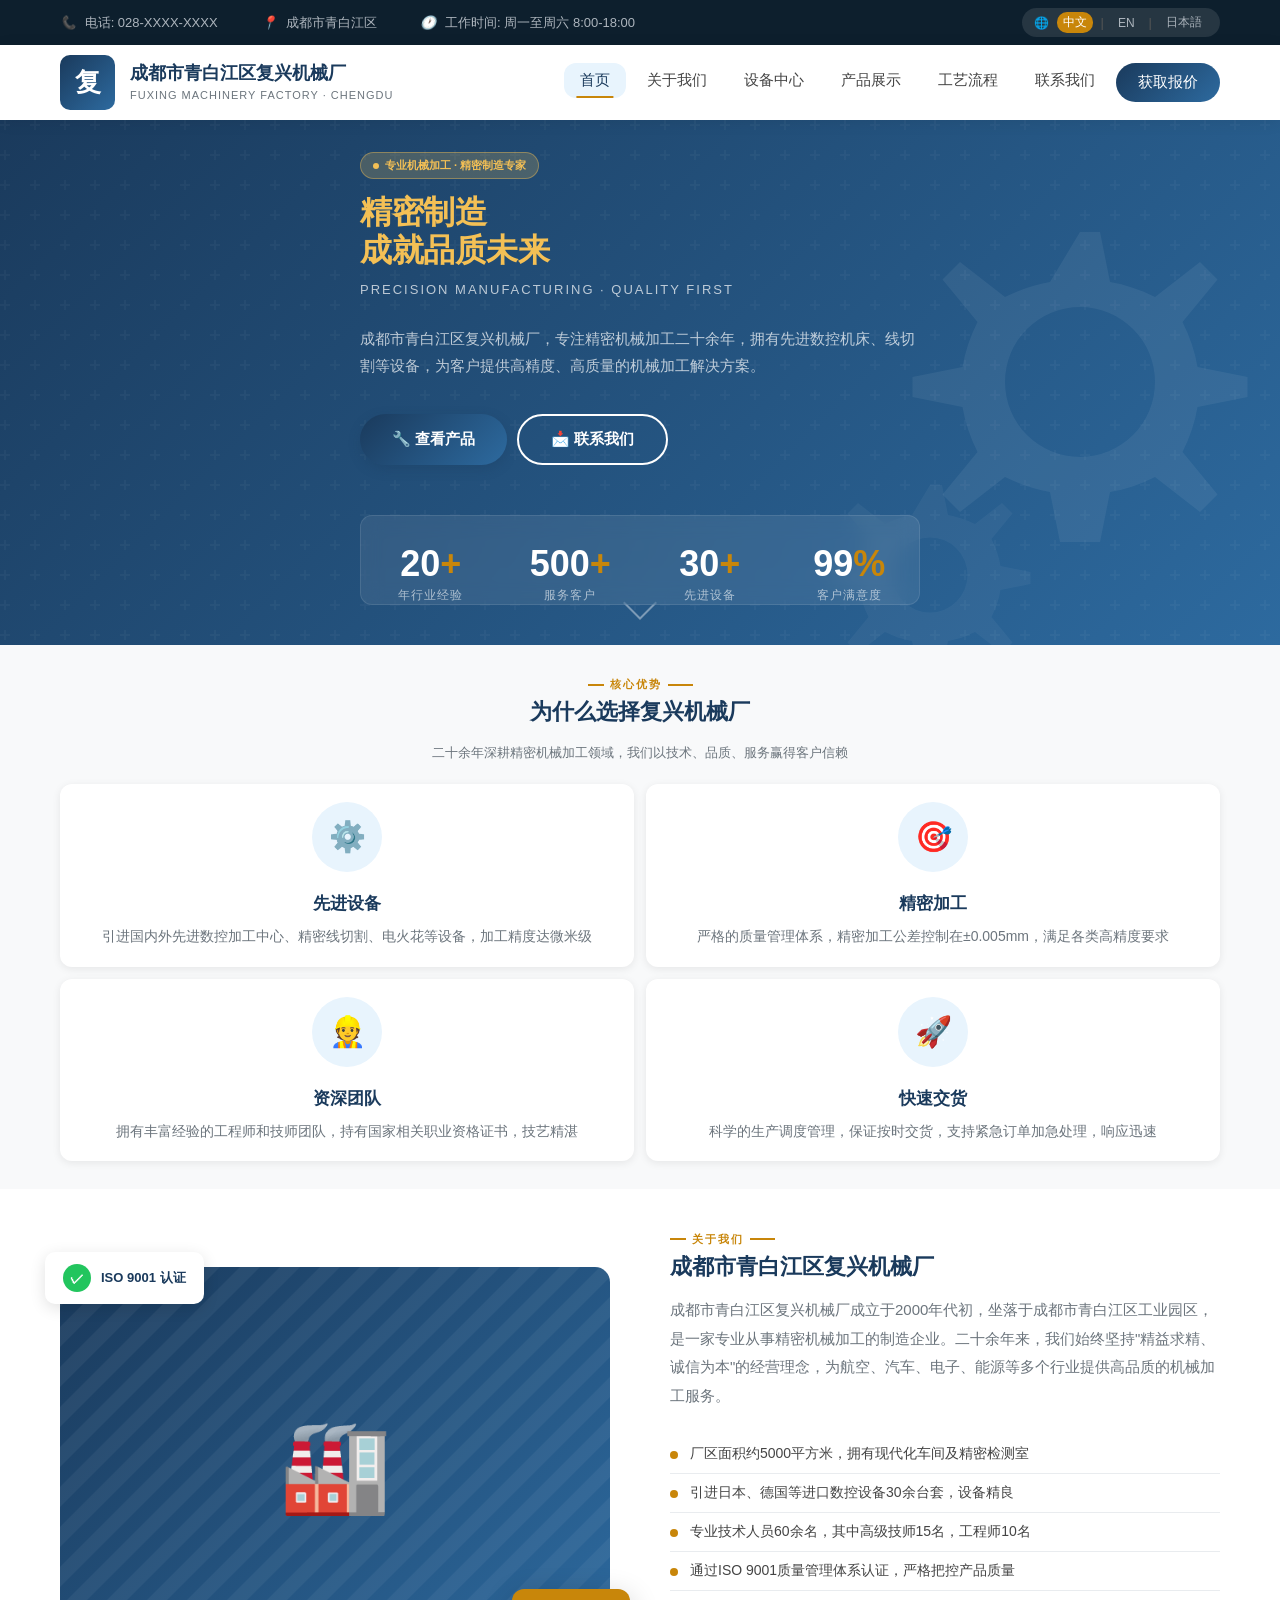
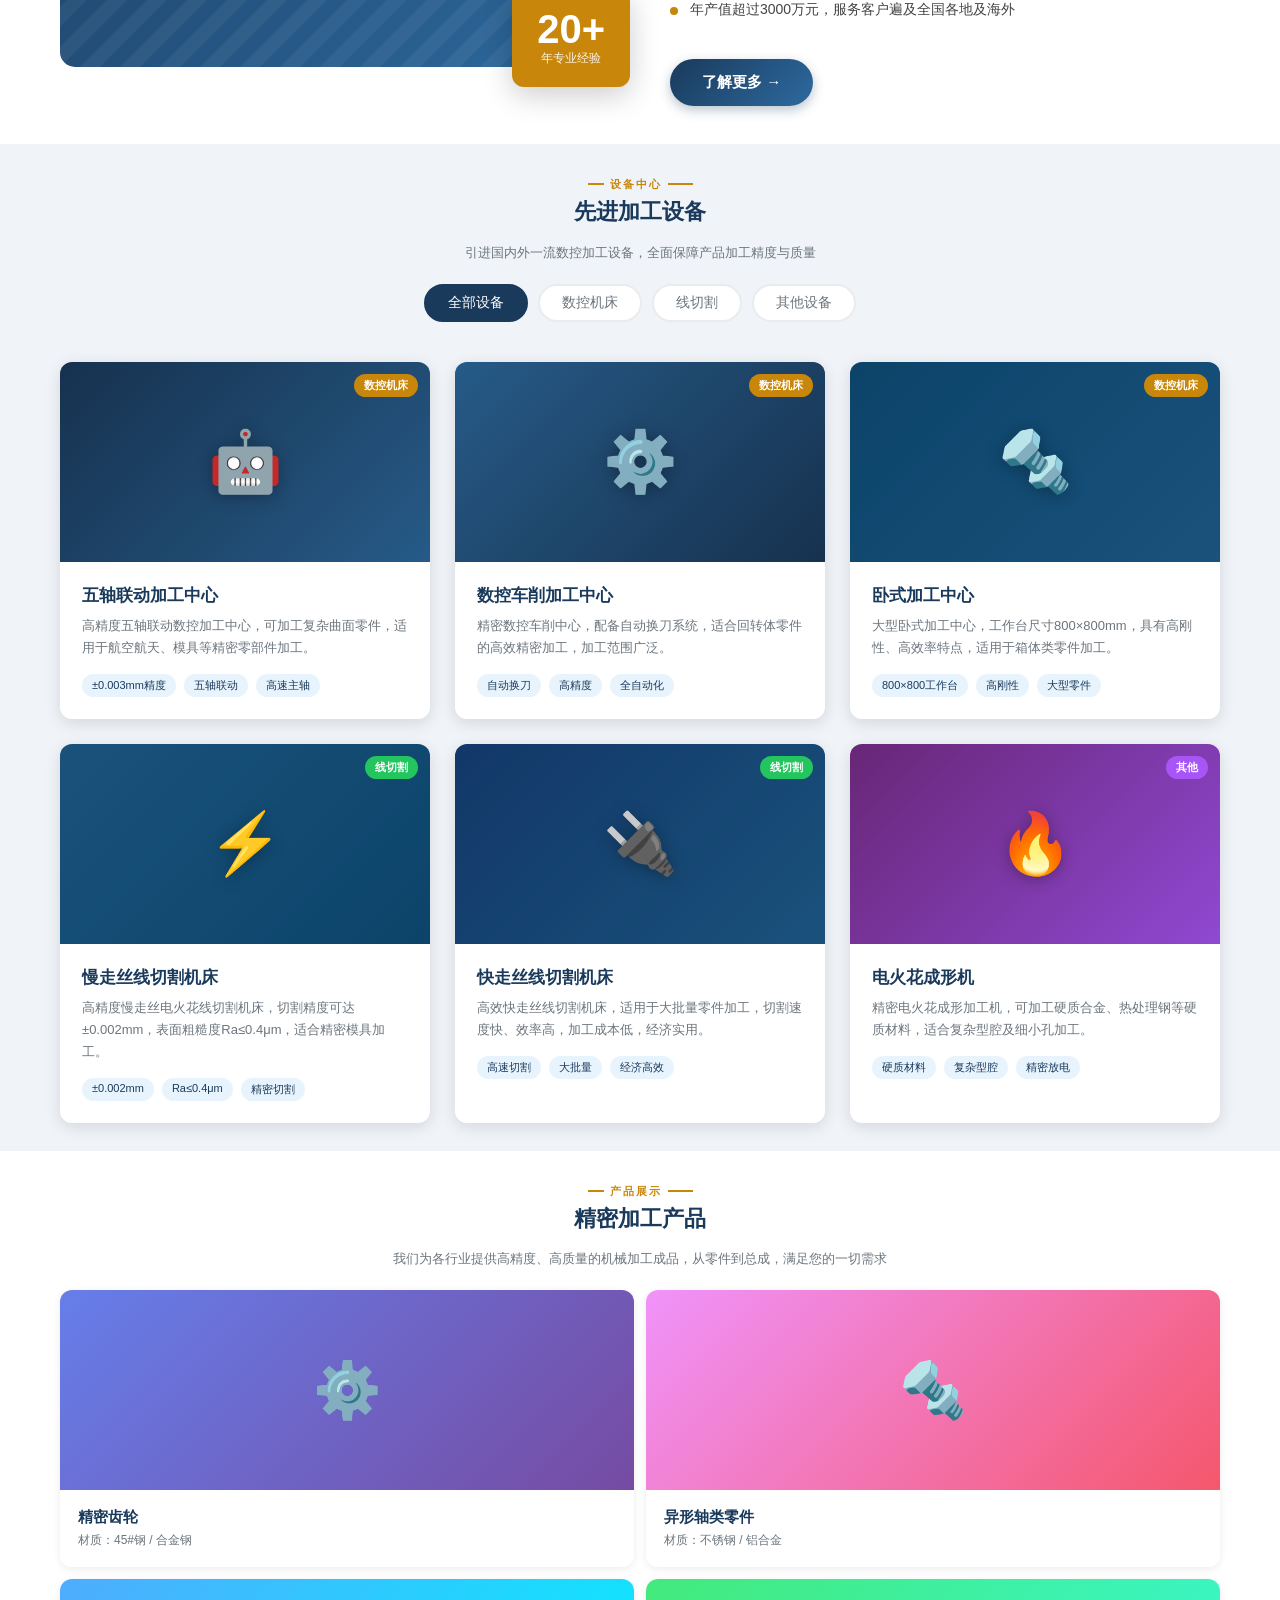
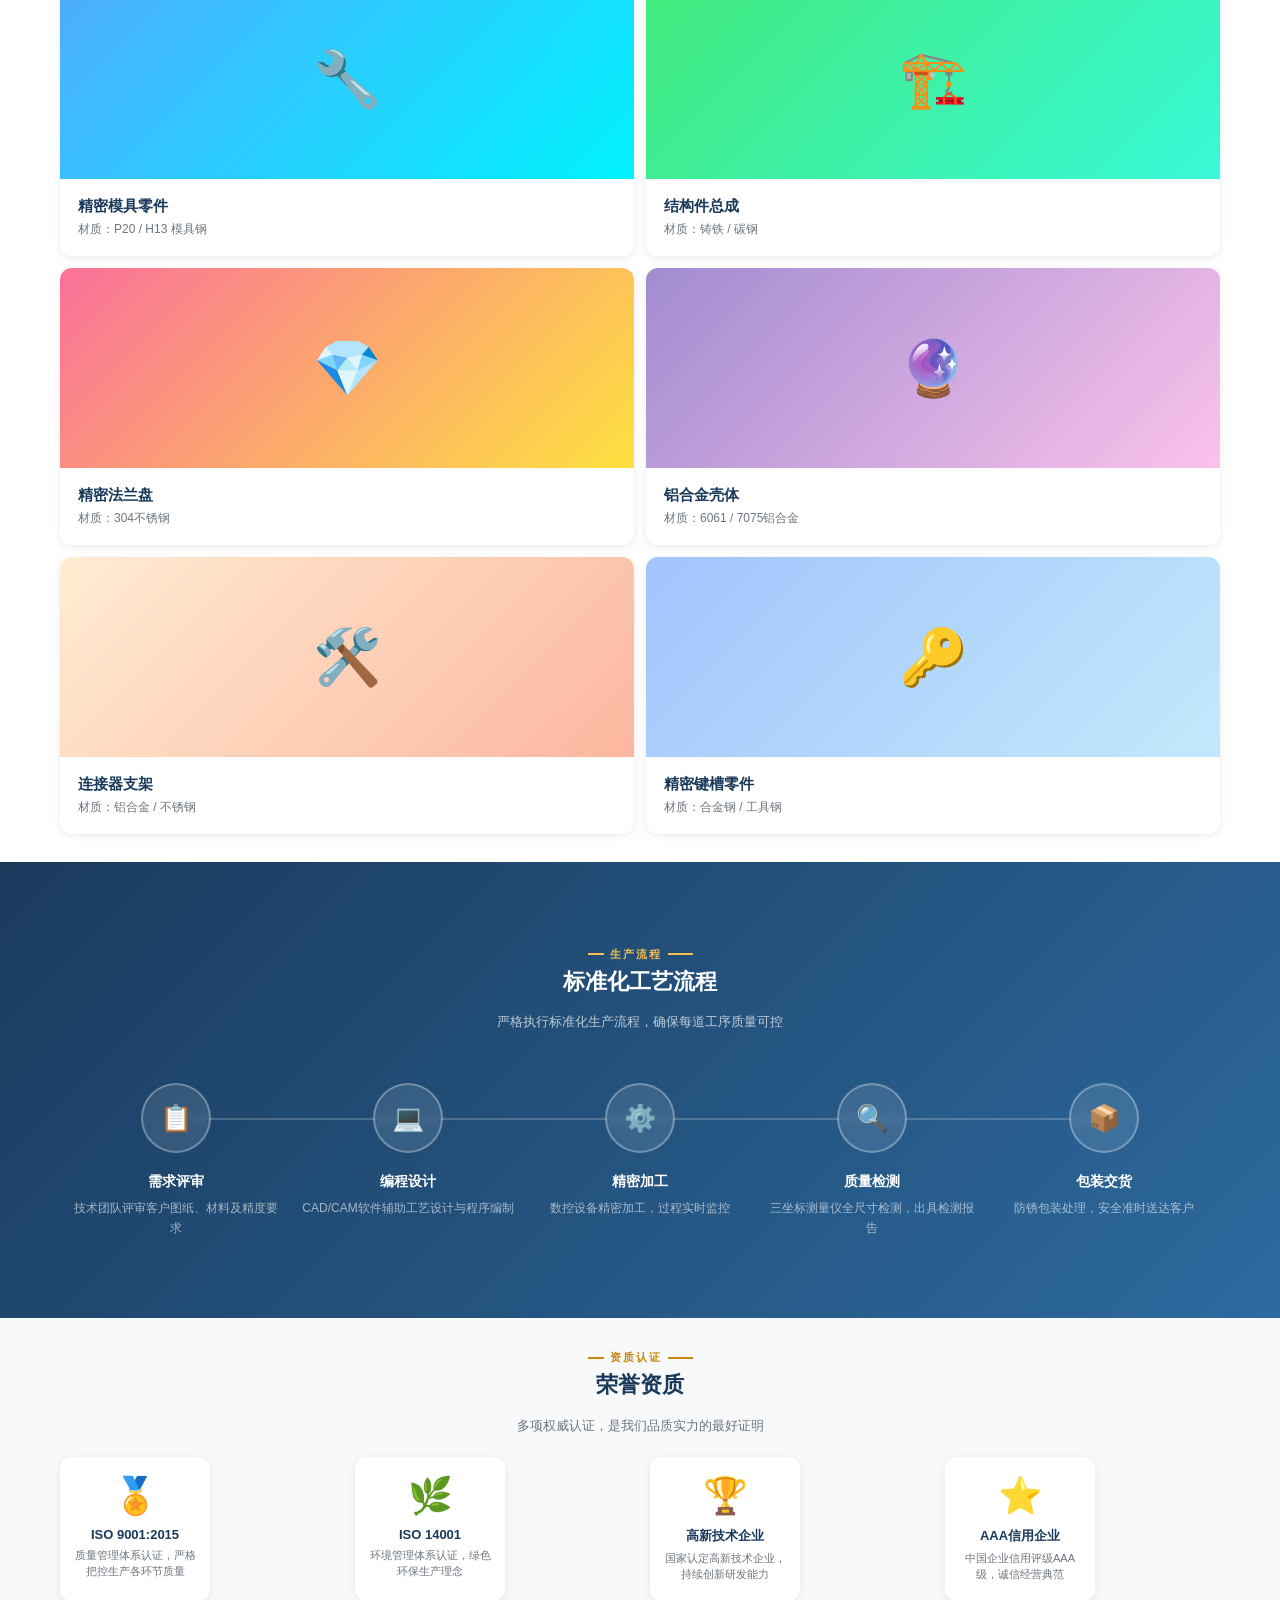
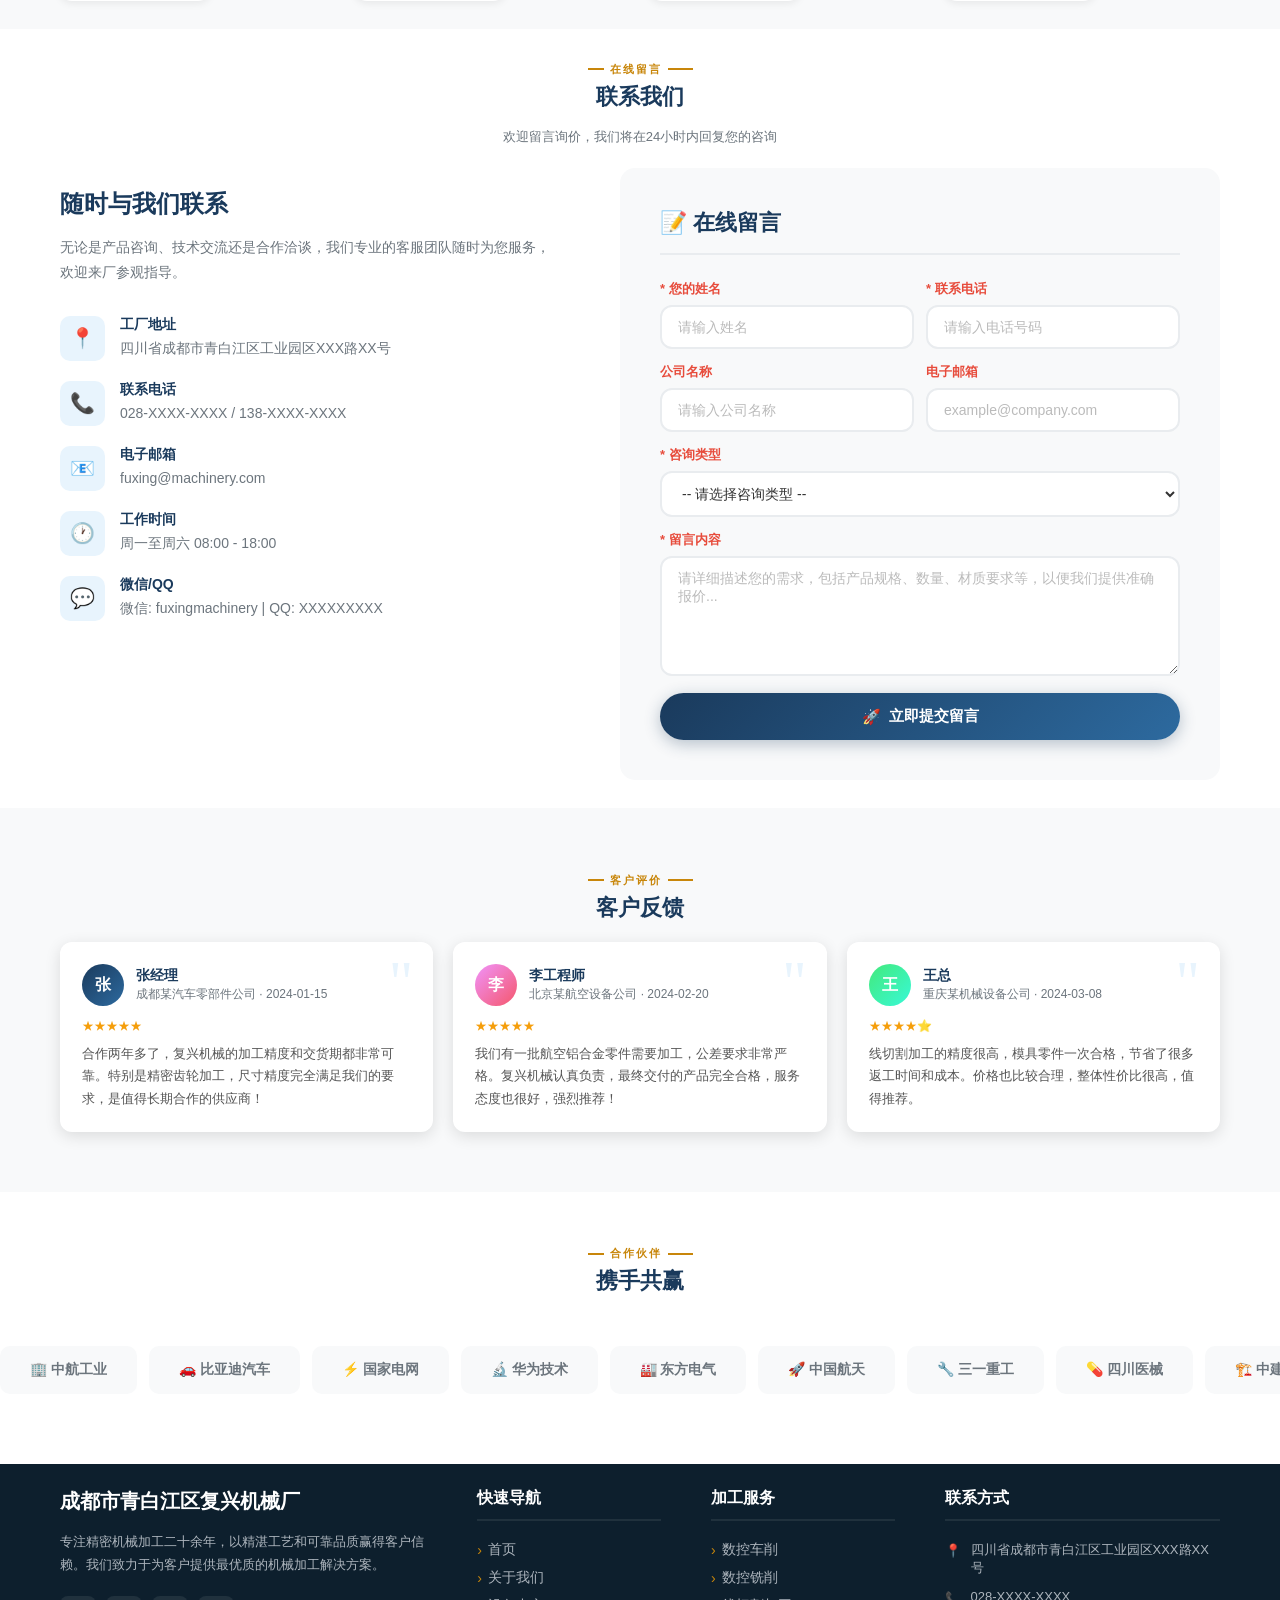
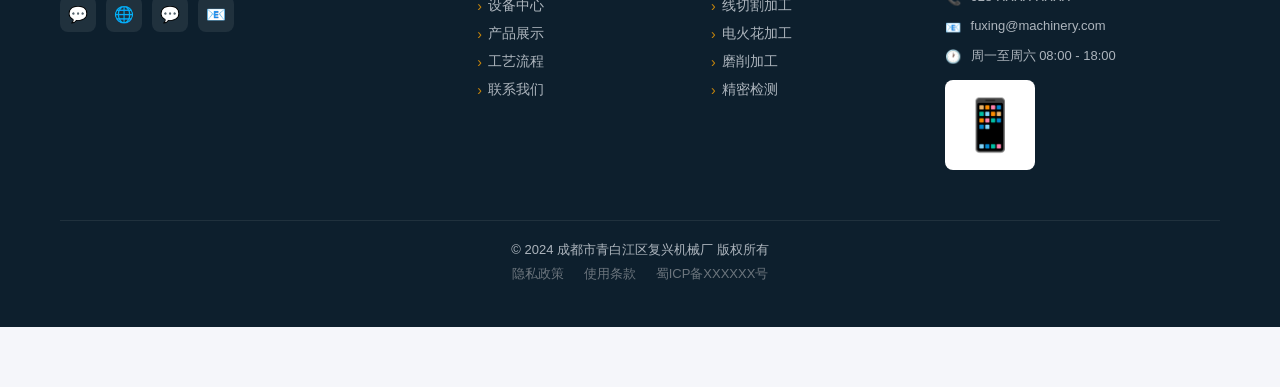
==== index.html @ c7c936b4 "feat(web): 重构主页为响应式单页应用 - 替换原有静态iframe加载方案，采用设备类型CSS类控制显示内容 - 引入移动端视口缩放限制，提升移动端用户体验 - 全面重写页面结构和样式，应用" ====
<!DOCTYPE html>
<html lang="zh-CN">
<head>
    <meta charset="UTF-8">

    <!--
        ╔══════════════════════════════════════════════════════╗
        ║  设备检测 — 必须在任何渲染之前执行                       ║
        ║  手机/平板 → html.is-mobile   桌面 → html.is-desktop  ║
        ╚══════════════════════════════════════════════════════╝
    -->
    <script>
        (function () {
            var ua     = navigator.userAgent || '';
            var mobile = /Android|iPhone|iPad|iPod|BlackBerry|Windows Phone|Mobile|Symbian|Opera Mini/i.test(ua)
                         || window.innerWidth <= 768;
            document.documentElement.classList.add(mobile ? 'is-mobile' : 'is-desktop');
            window.__isMobile = mobile;
        })();
    </script>

    <!-- viewport：手机版禁止缩放，桌面版正常 -->
    <meta id="meta-vp" name="viewport" content="width=device-width, initial-scale=1.0">
    <script>
        if (window.__isMobile) {
            document.getElementById('meta-vp').setAttribute(
                'content',
                'width=device-width, initial-scale=1.0, maximum-scale=1.0, user-scalable=no'
            );
            document.title = '复兴机械厂 - 成都市青白江区';
        }
    </script>

    <meta name="format-detection"               content="telephone=no">
    <meta name="apple-mobile-web-app-capable"   content="yes">
    <meta name="apple-mobile-web-app-status-bar-style" content="black-translucent">
    <title>成都市青白江区复兴机械厂</title>

    <!-- ══════════ 版本互斥显示 ══════════ -->
    <style>
        html.is-desktop #h5-version { display: none !important; }
        html.is-mobile  #web-version { display: none !important; }
    </style>

    <!-- ══════════ Web 版 CSS ══════════ -->
    <style>

        /* ===== 全局样式 ===== */
        * {
            margin: 0;
            padding: 0;
            box-sizing: border-box;
        }

        :root {
            --primary: #1a3a5c;
            --secondary: #c8860a;
            --accent: #e8f4fd;
            --dark: #0d1f2d;
            --light: #f8f9fa;
            --gray: #6c757d;
            --border: #dee2e6;
            --gradient: linear-gradient(135deg, #1a3a5c 0%, #2d6a9f 100%);
            --shadow: 0 4px 20px rgba(0,0,0,0.1);
            --shadow-hover: 0 8px 30px rgba(0,0,0,0.2);
            --radius: 8px;
            --transition: all 0.3s ease;
        }

        html {
            scroll-behavior: smooth;
        }

        body {
            font-family: 'Microsoft YaHei', 'PingFang SC', Arial, sans-serif;
            color: #333;
            background: #fff;
            overflow-x: hidden;
        }

        /* ===== 顶部信息栏 ===== */
        .top-bar {
            background: var(--dark);
            color: #adb5bd;
            padding: 8px 0;
            font-size: 13px;
        }

        .top-bar .container {
            display: flex;
            justify-content: space-between;
            align-items: center;
        }

        .top-bar-left span {
            margin-right: 20px;
        }

        .top-bar-left span i {
            margin-right: 5px;
            color: var(--secondary);
        }

        .top-bar-right {
            display: flex;
            align-items: center;
            gap: 15px;
        }

        /* ===== 语言切换 ===== */
        .lang-switcher {
            display: flex;
            align-items: center;
            gap: 8px;
            background: rgba(255,255,255,0.1);
            border-radius: 20px;
            padding: 4px 12px;
        }

        .lang-btn {
            background: none;
            border: none;
            color: #adb5bd;
            cursor: pointer;
            font-size: 12px;
            padding: 2px 6px;
            border-radius: 10px;
            transition: var(--transition);
        }

        .lang-btn.active,
        .lang-btn:hover {
            background: var(--secondary);
            color: #fff;
        }

        .lang-divider {
            color: #555;
        }

        /* ===== 导航栏 ===== */
        .navbar {
            background: #fff;
            box-shadow: 0 2px 15px rgba(0,0,0,0.08);
            position: sticky;
            top: 0;
            z-index: 1000;
            transition: var(--transition);
        }

        .navbar.scrolled {
            box-shadow: 0 4px 20px rgba(0,0,0,0.15);
        }

        .navbar .container {
            display: flex;
            justify-content: space-between;
            align-items: center;
            padding: 0 20px;
            height: 75px;
        }

        .logo {
            display: flex;
            align-items: center;
            gap: 15px;
            text-decoration: none;
        }

        .logo-icon {
            width: 55px;
            height: 55px;
            background: var(--gradient);
            border-radius: 10px;
            display: flex;
            align-items: center;
            justify-content: center;
            font-size: 26px;
            color: #fff;
            font-weight: bold;
            flex-shrink: 0;
        }

        .logo-text {
            line-height: 1.3;
        }

        .logo-name {
            font-size: 18px;
            font-weight: 700;
            color: var(--primary);
            display: block;
        }

        .logo-sub {
            font-size: 11px;
            color: var(--gray);
            letter-spacing: 1px;
        }

        .nav-menu {
            display: flex;
            list-style: none;
            gap: 5px;
        }

        .nav-menu a {
            text-decoration: none;
            color: #444;
            font-size: 15px;
            padding: 8px 16px;
            border-radius: var(--radius);
            transition: var(--transition);
            display: block;
            position: relative;
        }

        .nav-menu a::after {
            content: '';
            position: absolute;
            bottom: 0;
            left: 50%;
            transform: translateX(-50%);
            width: 0;
            height: 2px;
            background: var(--secondary);
            transition: var(--transition);
        }

        .nav-menu a:hover::after,
        .nav-menu a.active::after {
            width: 60%;
        }

        .nav-menu a:hover,
        .nav-menu a.active {
            color: var(--primary);
            background: var(--accent);
        }

        .nav-contact-btn {
            background: var(--gradient);
            color: #fff !important;
            border-radius: 25px !important;
            padding: 10px 22px !important;
        }

        .nav-contact-btn:hover {
            transform: translateY(-2px);
            box-shadow: 0 4px 15px rgba(26,58,92,0.4);
            background: var(--gradient) !important;
        }

        .nav-contact-btn::after {
            display: none !important;
        }

        /* 汉堡菜单 */
        .hamburger {
            display: none;
            flex-direction: column;
            gap: 5px;
            cursor: pointer;
            padding: 5px;
        }

        .hamburger span {
            width: 25px;
            height: 2px;
            background: var(--primary);
            transition: var(--transition);
        }

        /* ===== 容器 ===== */
        .container {
            max-width: 1200px;
            margin: 0 auto;
            padding: 0 20px;
        }

        /* ===== 英雄区域 ===== */
        .hero {
            background: var(--gradient);
            min-height: 620px;
            display: flex;
            align-items: center;
            position: relative;
            overflow: hidden;
        }

        .hero::before {
            content: '';
            position: absolute;
            top: 0;
            left: 0;
            right: 0;
            bottom: 0;
            background: url("data:image/svg+xml,%3Csvg width='60' height='60' viewBox='0 0 60 60' xmlns='http://www.w3.org/2000/svg'%3E%3Cg fill='none' fill-rule='evenodd'%3E%3Cg fill='%23ffffff' fill-opacity='0.03'%3E%3Cpath d='M36 34v-4h-2v4h-4v2h4v4h2v-4h4v-2h-4zm0-30V0h-2v4h-4v2h4v4h2V6h4V4h-4zM6 34v-4H4v4H0v2h4v4h2v-4h4v-2H6zM6 4V0H4v4H0v2h4v4h2V6h4V4H6z'/%3E%3C/g%3E%3C/g%3E%3C/svg%3E");
        }

        /* 齿轮动画装饰 */
        .gear-decoration {
            position: absolute;
            right: -50px;
            top: 50%;
            transform: translateY(-50%);
            opacity: 0.06;
            animation: rotateSlow 20s linear infinite;
        }

        .gear-decoration-2 {
            position: absolute;
            right: 200px;
            bottom: -80px;
            opacity: 0.04;
            animation: rotateSlow 15s linear infinite reverse;
        }

        @keyframes rotateSlow {
            from { transform: translateY(-50%) rotate(0deg); }
            to { transform: translateY(-50%) rotate(360deg); }
        }

        .gear-decoration-2 {
            animation: rotateSlow2 15s linear infinite reverse;
        }

        @keyframes rotateSlow2 {
            from { transform: rotate(0deg); }
            to { transform: rotate(360deg); }
        }

        .gear-svg {
            width: 500px;
            height: 500px;
        }

        .hero-content {
            position: relative;
            z-index: 1;
            max-width: 700px;
        }

        .hero-badge {
            display: inline-flex;
            align-items: center;
            gap: 8px;
            background: rgba(200,134,10,0.2);
            border: 1px solid rgba(200,134,10,0.4);
            color: #f4c055;
            padding: 6px 16px;
            border-radius: 20px;
            font-size: 13px;
            margin-bottom: 20px;
        }

        .hero-badge::before {
            content: '';
            width: 6px;
            height: 6px;
            background: #f4c055;
            border-radius: 50%;
            animation: pulse 2s infinite;
        }

        @keyframes pulse {
            0%, 100% { opacity: 1; transform: scale(1); }
            50% { opacity: 0.5; transform: scale(1.3); }
        }

        .hero-title {
            font-size: 52px;
            font-weight: 800;
            color: #fff;
            line-height: 1.2;
            margin-bottom: 15px;
        }

        .hero-title span {
            color: var(--secondary);
        }

        .hero-subtitle {
            font-size: 20px;
            color: rgba(255,255,255,0.85);
            margin-bottom: 15px;
            font-weight: 300;
            letter-spacing: 2px;
        }

        .hero-desc {
            color: rgba(255,255,255,0.7);
            font-size: 15px;
            line-height: 1.8;
            margin-bottom: 35px;
            max-width: 560px;
        }

        .hero-buttons {
            display: flex;
            gap: 15px;
            flex-wrap: wrap;
        }

        .btn-primary {
            background: var(--secondary);
            color: #fff;
            padding: 14px 32px;
            border-radius: 30px;
            text-decoration: none;
            font-size: 15px;
            font-weight: 600;
            transition: var(--transition);
            border: none;
            cursor: pointer;
            display: inline-flex;
            align-items: center;
            gap: 8px;
        }

        .btn-primary:hover {
            background: #b8760a;
            transform: translateY(-3px);
            box-shadow: 0 8px 25px rgba(200,134,10,0.4);
        }

        .btn-outline {
            background: transparent;
            color: #fff;
            padding: 14px 32px;
            border-radius: 30px;
            text-decoration: none;
            font-size: 15px;
            font-weight: 600;
            transition: var(--transition);
            border: 2px solid rgba(255,255,255,0.5);
            cursor: pointer;
            display: inline-flex;
            align-items: center;
            gap: 8px;
        }

        .btn-outline:hover {
            background: rgba(255,255,255,0.1);
            border-color: #fff;
            transform: translateY(-3px);
        }

        /* 统计数字 */
        .hero-stats {
            display: flex;
            gap: 40px;
            margin-top: 50px;
            padding-top: 30px;
            border-top: 1px solid rgba(255,255,255,0.15);
        }

        .stat-item {
            text-align: center;
        }

        .stat-number {
            font-size: 36px;
            font-weight: 800;
            color: #fff;
            display: block;
            line-height: 1;
        }

        .stat-number span {
            color: var(--secondary);
        }

        .stat-label {
            font-size: 12px;
            color: rgba(255,255,255,0.6);
            margin-top: 5px;
            letter-spacing: 1px;
        }

        /* ===== 滚动提示 ===== */
        .scroll-indicator {
            position: absolute;
            bottom: 30px;
            left: 50%;
            transform: translateX(-50%);
            display: flex;
            flex-direction: column;
            align-items: center;
            gap: 8px;
            color: rgba(255,255,255,0.5);
            font-size: 12px;
        }

        .scroll-arrow {
            width: 24px;
            height: 24px;
            border-right: 2px solid rgba(255,255,255,0.4);
            border-bottom: 2px solid rgba(255,255,255,0.4);
            transform: rotate(45deg);
            animation: bounceDown 1.5s infinite;
        }

        @keyframes bounceDown {
            0%, 100% { transform: rotate(45deg) translateY(0); }
            50% { transform: rotate(45deg) translateY(5px); }
        }

        /* ===== 区块通用样式 ===== */
        .section {
            padding: 80px 0;
        }

        .section-header {
            text-align: center;
            margin-bottom: 55px;
        }

        .section-tag {
            display: inline-flex;
            align-items: center;
            gap: 6px;
            font-size: 13px;
            color: var(--secondary);
            font-weight: 600;
            letter-spacing: 2px;
            text-transform: uppercase;
            margin-bottom: 12px;
        }

        .section-tag::before,
        .section-tag::after {
            content: '';
            width: 25px;
            height: 2px;
            background: var(--secondary);
        }

        .section-title {
            font-size: 36px;
            font-weight: 700;
            color: var(--primary);
            margin-bottom: 15px;
        }

        .section-desc {
            color: var(--gray);
            font-size: 15px;
            max-width: 600px;
            margin: 0 auto;
            line-height: 1.8;
        }

        /* ===== 特色优势 ===== */
        .features {
            background: var(--light);
        }

        .features-grid {
            display: grid;
            grid-template-columns: repeat(4, 1fr);
            gap: 25px;
        }

        .feature-card {
            background: #fff;
            border-radius: 12px;
            padding: 35px 25px;
            text-align: center;
            box-shadow: var(--shadow);
            transition: var(--transition);
            position: relative;
            overflow: hidden;
        }

        .feature-card::before {
            content: '';
            position: absolute;
            bottom: 0;
            left: 0;
            right: 0;
            height: 3px;
            background: var(--gradient);
            transform: scaleX(0);
            transition: var(--transition);
        }

        .feature-card:hover::before {
            transform: scaleX(1);
        }

        .feature-card:hover {
            transform: translateY(-8px);
            box-shadow: var(--shadow-hover);
        }

        .feature-icon {
            width: 70px;
            height: 70px;
            background: var(--accent);
            border-radius: 50%;
            display: flex;
            align-items: center;
            justify-content: center;
            margin: 0 auto 20px;
            font-size: 30px;
            transition: var(--transition);
        }

        .feature-card:hover .feature-icon {
            background: var(--gradient);
        }

        .feature-title {
            font-size: 17px;
            font-weight: 700;
            color: var(--primary);
            margin-bottom: 10px;
        }

        .feature-desc {
            font-size: 14px;
            color: var(--gray);
            line-height: 1.7;
        }

        /* ===== 关于我们 ===== */
        .about {
            background: #fff;
        }

        .about-content {
            display: grid;
            grid-template-columns: 1fr 1fr;
            gap: 60px;
            align-items: center;
        }

        .about-image-area {
            position: relative;
        }

        .about-main-img {
            width: 100%;
            height: 400px;
            background: var(--gradient);
            border-radius: 15px;
            display: flex;
            align-items: center;
            justify-content: center;
            font-size: 100px;
            position: relative;
            overflow: hidden;
        }

        .about-main-img::after {
            content: '';
            position: absolute;
            inset: 0;
            background: url("data:image/svg+xml,%3Csvg width='40' height='40' viewBox='0 0 40 40' xmlns='http://www.w3.org/2000/svg'%3E%3Cg fill='%23ffffff' fill-opacity='0.05'%3E%3Cpath d='M0 40L40 0H20L0 20M40 40V20L20 40'/%3E%3C/g%3E%3C/svg%3E");
        }

        .about-badge-card {
            position: absolute;
            bottom: -20px;
            right: -20px;
            background: var(--secondary);
            color: #fff;
            padding: 20px 25px;
            border-radius: 12px;
            box-shadow: var(--shadow-hover);
            text-align: center;
        }

        .about-badge-number {
            font-size: 40px;
            font-weight: 800;
            line-height: 1;
            display: block;
        }

        .about-badge-label {
            font-size: 12px;
            opacity: 0.9;
        }

        .about-tag-card {
            position: absolute;
            top: -15px;
            left: -15px;
            background: #fff;
            padding: 12px 18px;
            border-radius: 10px;
            box-shadow: var(--shadow);
            display: flex;
            align-items: center;
            gap: 10px;
            font-size: 13px;
            font-weight: 600;
            color: var(--primary);
        }

        .check-icon {
            width: 28px;
            height: 28px;
            background: #22c55e;
            border-radius: 50%;
            display: flex;
            align-items: center;
            justify-content: center;
            color: #fff;
            font-size: 14px;
            flex-shrink: 0;
        }

        .about-text {
            padding: 10px 0;
        }

        .about-intro {
            font-size: 15px;
            color: var(--gray);
            line-height: 1.9;
            margin-bottom: 25px;
        }

        .about-list {
            list-style: none;
            margin-bottom: 30px;
        }

        .about-list li {
            display: flex;
            align-items: flex-start;
            gap: 12px;
            padding: 10px 0;
            border-bottom: 1px solid var(--border);
            font-size: 14px;
            color: #444;
        }

        .about-list li:last-child {
            border-bottom: none;
        }

        .list-dot {
            width: 8px;
            height: 8px;
            background: var(--secondary);
            border-radius: 50%;
            margin-top: 6px;
            flex-shrink: 0;
        }

        /* ===== 设备展示 ===== */
        .equipment {
            background: #f0f4f8;
        }

        /* 标签过滤器 */
        .filter-tabs {
            display: flex;
            justify-content: center;
            gap: 10px;
            margin-bottom: 40px;
            flex-wrap: wrap;
        }

        .filter-tab {
            padding: 8px 22px;
            border: 2px solid var(--border);
            border-radius: 25px;
            background: #fff;
            color: var(--gray);
            font-size: 14px;
            cursor: pointer;
            transition: var(--transition);
        }

        .filter-tab.active,
        .filter-tab:hover {
            background: var(--primary);
            border-color: var(--primary);
            color: #fff;
        }

        .equipment-grid {
            display: grid;
            grid-template-columns: repeat(3, 1fr);
            gap: 25px;
        }

        .equipment-card {
            background: #fff;
            border-radius: 12px;
            overflow: hidden;
            box-shadow: var(--shadow);
            transition: var(--transition);
        }

        .equipment-card:hover {
            transform: translateY(-6px);
            box-shadow: var(--shadow-hover);
        }

        .equipment-img {
            height: 200px;
            background: var(--gradient);
            display: flex;
            align-items: center;
            justify-content: center;
            font-size: 60px;
            position: relative;
            overflow: hidden;
        }

        .equipment-img-alt {
            background: linear-gradient(135deg, #2d6a9f 0%, #1a3a5c 100%);
        }

        .equipment-img-alt2 {
            background: linear-gradient(135deg, #0d4f7c 0%, #1e6091 100%);
        }

        .equipment-img::after {
            content: '';
            position: absolute;
            inset: 0;
            background: rgba(0,0,0,0.15);
        }

        .equipment-emoji {
            position: relative;
            z-index: 1;
            filter: drop-shadow(0 2px 8px rgba(0,0,0,0.3));
        }

        .equipment-tag {
            position: absolute;
            top: 12px;
            right: 12px;
            z-index: 2;
            background: var(--secondary);
            color: #fff;
            font-size: 11px;
            padding: 4px 10px;
            border-radius: 12px;
            font-weight: 600;
        }

        .equipment-body {
            padding: 22px;
        }

        .equipment-name {
            font-size: 17px;
            font-weight: 700;
            color: var(--primary);
            margin-bottom: 8px;
        }

        .equipment-desc {
            font-size: 13px;
            color: var(--gray);
            line-height: 1.7;
            margin-bottom: 15px;
        }

        .equipment-specs {
            display: flex;
            flex-wrap: wrap;
            gap: 8px;
        }

        .spec-tag {
            background: var(--accent);
            color: var(--primary);
            font-size: 11px;
            padding: 4px 10px;
            border-radius: 12px;
            font-weight: 500;
        }

        /* ===== 产品展示 ===== */
        .products {
            background: #fff;
        }

        .products-grid {
            display: grid;
            grid-template-columns: repeat(4, 1fr);
            gap: 20px;
        }

        .product-card {
            border-radius: 12px;
            overflow: hidden;
            box-shadow: var(--shadow);
            transition: var(--transition);
            position: relative;
            cursor: pointer;
        }

        .product-card:hover {
            transform: translateY(-6px);
            box-shadow: var(--shadow-hover);
        }

        .product-img {
            height: 200px;
            display: flex;
            align-items: center;
            justify-content: center;
            font-size: 55px;
            position: relative;
        }

        .product-img-1 { background: linear-gradient(135deg, #667eea 0%, #764ba2 100%); }
        .product-img-2 { background: linear-gradient(135deg, #f093fb 0%, #f5576c 100%); }
        .product-img-3 { background: linear-gradient(135deg, #4facfe 0%, #00f2fe 100%); }
        .product-img-4 { background: linear-gradient(135deg, #43e97b 0%, #38f9d7 100%); }
        .product-img-5 { background: linear-gradient(135deg, #fa709a 0%, #fee140 100%); }
        .product-img-6 { background: linear-gradient(135deg, #a18cd1 0%, #fbc2eb 100%); }
        .product-img-7 { background: linear-gradient(135deg, #ffecd2 0%, #fcb69f 100%); }
        .product-img-8 { background: linear-gradient(135deg, #a1c4fd 0%, #c2e9fb 100%); }

        .product-overlay {
            position: absolute;
            inset: 0;
            background: rgba(0,0,0,0);
            display: flex;
            align-items: center;
            justify-content: center;
            transition: var(--transition);
        }

        .product-card:hover .product-overlay {
            background: rgba(26,58,92,0.75);
        }

        .product-view-btn {
            background: #fff;
            color: var(--primary);
            padding: 8px 20px;
            border-radius: 20px;
            font-size: 13px;
            font-weight: 600;
            opacity: 0;
            transform: translateY(10px);
            transition: var(--transition);
        }

        .product-card:hover .product-view-btn {
            opacity: 1;
            transform: translateY(0);
        }

        .product-emoji {
            position: relative;
            z-index: 1;
        }

        .product-body {
            background: #fff;
            padding: 18px;
        }

        .product-name {
            font-size: 15px;
            font-weight: 700;
            color: var(--primary);
            margin-bottom: 5px;
        }

        .product-material {
            font-size: 12px;
            color: var(--gray);
        }

        /* ===== 工艺流程 ===== */
        .process {
            background: var(--gradient);
            padding: 80px 0;
        }

        .process .section-title {
            color: #fff;
        }

        .process .section-desc {
            color: rgba(255,255,255,0.7);
        }

        .process .section-tag {
            color: #f4c055;
        }

        .process .section-tag::before,
        .process .section-tag::after {
            background: #f4c055;
        }

        .process-steps {
            display: grid;
            grid-template-columns: repeat(5, 1fr);
            gap: 0;
            position: relative;
            margin-top: 50px;
        }

        .process-steps::before {
            content: '';
            position: absolute;
            top: 35px;
            left: 10%;
            right: 10%;
            height: 2px;
            background: rgba(255,255,255,0.2);
            z-index: 0;
        }

        .process-step {
            text-align: center;
            position: relative;
            z-index: 1;
            padding: 0 10px;
        }

        .step-circle {
            width: 70px;
            height: 70px;
            background: rgba(255,255,255,0.1);
            border: 2px solid rgba(255,255,255,0.3);
            border-radius: 50%;
            display: flex;
            align-items: center;
            justify-content: center;
            margin: 0 auto 20px;
            font-size: 26px;
            color: #fff;
            transition: var(--transition);
            cursor: default;
            backdrop-filter: blur(5px);
        }

        .process-step:hover .step-circle {
            background: var(--secondary);
            border-color: var(--secondary);
            transform: scale(1.1);
        }

        .step-title {
            font-size: 14px;
            font-weight: 600;
            color: #fff;
            margin-bottom: 8px;
        }

        .step-desc {
            font-size: 12px;
            color: rgba(255,255,255,0.6);
            line-height: 1.6;
        }

        /* ===== 证书与认证 ===== */
        .certs {
            background: var(--light);
        }

        .certs-grid {
            display: grid;
            grid-template-columns: repeat(4, 1fr);
            gap: 20px;
        }

        .cert-card {
            background: #fff;
            border-radius: 12px;
            padding: 30px 20px;
            text-align: center;
            box-shadow: var(--shadow);
            transition: var(--transition);
        }

        .cert-card:hover {
            transform: translateY(-5px);
            box-shadow: var(--shadow-hover);
        }

        .cert-icon {
            font-size: 45px;
            margin-bottom: 15px;
            display: block;
        }

        .cert-name {
            font-size: 15px;
            font-weight: 700;
            color: var(--primary);
            margin-bottom: 8px;
        }

        .cert-desc {
            font-size: 12px;
            color: var(--gray);
            line-height: 1.6;
        }

        /* ===== 留言板 ===== */
        .message-board {
            background: #fff;
        }

        .message-layout {
            display: grid;
            grid-template-columns: 1fr 1.2fr;
            gap: 60px;
            align-items: start;
        }

        .contact-info {
            padding: 20px 0;
        }

        .contact-info-title {
            font-size: 24px;
            font-weight: 700;
            color: var(--primary);
            margin-bottom: 15px;
        }

        .contact-info-desc {
            color: var(--gray);
            font-size: 14px;
            line-height: 1.8;
            margin-bottom: 30px;
        }

        .contact-items {
            display: flex;
            flex-direction: column;
            gap: 20px;
        }

        .contact-item {
            display: flex;
            align-items: flex-start;
            gap: 15px;
        }

        .contact-item-icon {
            width: 45px;
            height: 45px;
            background: var(--accent);
            border-radius: 10px;
            display: flex;
            align-items: center;
            justify-content: center;
            font-size: 20px;
            flex-shrink: 0;
            transition: var(--transition);
        }

        .contact-item:hover .contact-item-icon {
            background: var(--gradient);
        }

        .contact-item-content strong {
            display: block;
            font-size: 14px;
            color: var(--primary);
            margin-bottom: 3px;
        }

        .contact-item-content span {
            font-size: 14px;
            color: var(--gray);
            line-height: 1.6;
        }

        /* 留言表单 */
        .message-form-wrapper {
            background: var(--light);
            border-radius: 15px;
            padding: 40px;
        }

        .form-title {
            font-size: 22px;
            font-weight: 700;
            color: var(--primary);
            margin-bottom: 25px;
            padding-bottom: 15px;
            border-bottom: 2px solid var(--border);
        }

        .form-row {
            display: grid;
            grid-template-columns: 1fr 1fr;
            gap: 15px;
        }

        .form-group {
            margin-bottom: 18px;
        }

        .form-group label {
            display: block;
            font-size: 13px;
            font-weight: 600;
            color: #444;
            margin-bottom: 7px;
        }

        .form-group label span {
            color: #e74c3c;
        }

        .form-control {
            width: 100%;
            padding: 12px 16px;
            border: 2px solid var(--border);
            border-radius: var(--radius);
            font-size: 14px;
            color: #333;
            background: #fff;
            transition: var(--transition);
            font-family: inherit;
            outline: none;
        }

        .form-control:focus {
            border-color: var(--primary);
            box-shadow: 0 0 0 3px rgba(26,58,92,0.1);
        }

        .form-control::placeholder {
            color: #bbb;
        }

        textarea.form-control {
            resize: vertical;
            min-height: 120px;
        }

        select.form-control {
            cursor: pointer;
        }

        .form-submit {
            width: 100%;
            padding: 14px;
            background: var(--gradient);
            color: #fff;
            border: none;
            border-radius: 30px;
            font-size: 16px;
            font-weight: 600;
            cursor: pointer;
            transition: var(--transition);
            display: flex;
            align-items: center;
            justify-content: center;
            gap: 8px;
        }

        .form-submit:hover {
            transform: translateY(-2px);
            box-shadow: 0 8px 25px rgba(26,58,92,0.4);
        }

        /* 成功提示 */
        .success-toast {
            display: none;
            align-items: center;
            gap: 12px;
            background: #d4edda;
            border: 1px solid #c3e6cb;
            color: #155724;
            padding: 15px 20px;
            border-radius: var(--radius);
            margin-bottom: 20px;
            font-size: 14px;
        }

        .success-toast.show {
            display: flex;
        }

        /* ===== 留言展示区 ===== */
        .messages-display {
            background: var(--light);
            padding: 60px 0;
        }

        .messages-list {
            display: grid;
            grid-template-columns: repeat(3, 1fr);
            gap: 20px;
            margin-top: 10px;
        }

        .message-item {
            background: #fff;
            border-radius: 12px;
            padding: 22px;
            box-shadow: var(--shadow);
            position: relative;
            transition: var(--transition);
        }

        .message-item:hover {
            transform: translateY(-3px);
            box-shadow: var(--shadow-hover);
        }

        .message-item::before {
            content: '"';
            position: absolute;
            top: 10px;
            right: 20px;
            font-size: 60px;
            color: var(--accent);
            font-family: Georgia, serif;
            line-height: 1;
        }

        .message-header {
            display: flex;
            align-items: center;
            gap: 12px;
            margin-bottom: 12px;
        }

        .message-avatar {
            width: 42px;
            height: 42px;
            border-radius: 50%;
            display: flex;
            align-items: center;
            justify-content: center;
            font-weight: 700;
            font-size: 16px;
            color: #fff;
            flex-shrink: 0;
        }

        .avatar-blue { background: var(--gradient); }
        .avatar-orange { background: linear-gradient(135deg, #f093fb, #f5576c); }
        .avatar-green { background: linear-gradient(135deg, #43e97b, #38f9d7); }

        .message-meta strong {
            display: block;
            font-size: 14px;
            color: var(--primary);
        }

        .message-meta span {
            font-size: 12px;
            color: var(--gray);
        }

        .message-stars {
            color: #f59e0b;
            font-size: 12px;
            margin-bottom: 8px;
        }

        .message-text {
            font-size: 13px;
            color: #555;
            line-height: 1.7;
        }

        /* ===== 合作伙伴 ===== */
        .partners {
            background: #fff;
            padding: 50px 0;
        }

        .partners-scroll {
            overflow: hidden;
            padding: 20px 0;
        }

        .partners-track {
            display: flex;
            gap: 50px;
            animation: scrollPartners 20s linear infinite;
            width: max-content;
        }

        @keyframes scrollPartners {
            from { transform: translateX(0); }
            to { transform: translateX(-50%); }
        }

        .partner-item {
            background: var(--light);
            border-radius: 10px;
            padding: 15px 30px;
            font-size: 14px;
            font-weight: 600;
            color: var(--gray);
            white-space: nowrap;
            display: flex;
            align-items: center;
            gap: 10px;
            transition: var(--transition);
        }

        .partner-item:hover {
            color: var(--primary);
            background: var(--accent);
        }

        /* ===== 页脚 ===== */
        .footer {
            background: var(--dark);
            color: #adb5bd;
            padding: 60px 0 0;
        }

        .footer-grid {
            display: grid;
            grid-template-columns: 2fr 1fr 1fr 1.5fr;
            gap: 50px;
            margin-bottom: 50px;
        }

        .footer-brand .logo-name {
            color: #fff;
            font-size: 20px;
            margin-bottom: 15px;
            display: block;
        }

        .footer-brand-desc {
            font-size: 13px;
            line-height: 1.8;
            margin-bottom: 20px;
        }

        .social-links {
            display: flex;
            gap: 10px;
        }

        .social-link {
            width: 36px;
            height: 36px;
            background: rgba(255,255,255,0.08);
            border-radius: 8px;
            display: flex;
            align-items: center;
            justify-content: center;
            font-size: 16px;
            text-decoration: none;
            transition: var(--transition);
        }

        .social-link:hover {
            background: var(--secondary);
        }

        .footer-col-title {
            color: #fff;
            font-size: 16px;
            font-weight: 700;
            margin-bottom: 20px;
            padding-bottom: 10px;
            border-bottom: 2px solid rgba(255,255,255,0.08);
        }

        .footer-links {
            list-style: none;
            display: flex;
            flex-direction: column;
            gap: 10px;
        }

        .footer-links a {
            color: #adb5bd;
            text-decoration: none;
            font-size: 14px;
            transition: var(--transition);
            display: flex;
            align-items: center;
            gap: 6px;
        }

        .footer-links a:hover {
            color: var(--secondary);
            padding-left: 5px;
        }

        .footer-links a::before {
            content: '›';
            color: var(--secondary);
        }

        .footer-contact-items {
            display: flex;
            flex-direction: column;
            gap: 12px;
        }

        .footer-contact-item {
            display: flex;
            align-items: flex-start;
            gap: 10px;
            font-size: 13px;
        }

        .footer-contact-item span:first-child {
            margin-top: 2px;
        }

        .footer-qr {
            width: 90px;
            height: 90px;
            background: #fff;
            border-radius: 8px;
            display: flex;
            align-items: center;
            justify-content: center;
            font-size: 50px;
            margin-top: 15px;
        }

        .footer-bottom {
            border-top: 1px solid rgba(255,255,255,0.08);
            padding: 20px 0;
            display: flex;
            justify-content: space-between;
            align-items: center;
            font-size: 13px;
        }

        .footer-bottom-links {
            display: flex;
            gap: 20px;
        }

        .footer-bottom-links a {
            color: #6c757d;
            text-decoration: none;
            transition: var(--transition);
        }

        .footer-bottom-links a:hover {
            color: var(--secondary);
        }

        /* ===== 回到顶部 ===== */
        .back-to-top {
            position: fixed;
            bottom: 30px;
            right: 30px;
            width: 45px;
            height: 45px;
            background: var(--gradient);
            color: #fff;
            border: none;
            border-radius: 50%;
            cursor: pointer;
            font-size: 18px;
            box-shadow: var(--shadow-hover);
            transition: var(--transition);
            opacity: 0;
            transform: translateY(20px);
            z-index: 999;
        }

        .back-to-top.visible {
            opacity: 1;
            transform: translateY(0);
        }

        .back-to-top:hover {
            transform: translateY(-3px);
            box-shadow: 0 12px 30px rgba(26,58,92,0.4);
        }

        /* ===== 模态框 ===== */
        .modal-overlay {
            display: none;
            position: fixed;
            inset: 0;
            background: rgba(0,0,0,0.7);
            z-index: 2000;
            align-items: center;
            justify-content: center;
            backdrop-filter: blur(4px);
        }

        .modal-overlay.active {
            display: flex;
        }

        .modal {
            background: #fff;
            border-radius: 15px;
            padding: 40px;
            max-width: 550px;
            width: 90%;
            position: relative;
            animation: modalIn 0.3s ease;
        }

        @keyframes modalIn {
            from { opacity: 0; transform: scale(0.9) translateY(-20px); }
            to { opacity: 1; transform: scale(1) translateY(0); }
        }

        .modal-close {
            position: absolute;
            top: 15px;
            right: 15px;
            width: 32px;
            height: 32px;
            background: var(--light);
            border: none;
            border-radius: 50%;
            cursor: pointer;
            font-size: 16px;
            color: var(--gray);
            transition: var(--transition);
            display: flex;
            align-items: center;
            justify-content: center;
        }

        .modal-close:hover {
            background: #e74c3c;
            color: #fff;
        }

        .modal-icon {
            font-size: 60px;
            text-align: center;
            margin-bottom: 20px;
        }

        .modal-title {
            font-size: 22px;
            font-weight: 700;
            color: var(--primary);
            text-align: center;
            margin-bottom: 10px;
        }

        .modal-desc {
            color: var(--gray);
            font-size: 14px;
            text-align: center;
            margin-bottom: 25px;
            line-height: 1.7;
        }

        .modal-specs {
            background: var(--light);
            border-radius: var(--radius);
            padding: 20px;
            margin-bottom: 20px;
        }

        .modal-spec-row {
            display: flex;
            justify-content: space-between;
            padding: 8px 0;
            border-bottom: 1px solid var(--border);
            font-size: 13px;
        }

        .modal-spec-row:last-child {
            border-bottom: none;
        }

        .modal-spec-row strong {
            color: var(--primary);
        }

        .modal-spec-row span {
            color: var(--gray);
        }

        /* ===== 加载动画 ===== */
        .page-loader {
            position: fixed;
            inset: 0;
            background: var(--dark);
            z-index: 9999;
            display: flex;
            flex-direction: column;
            align-items: center;
            justify-content: center;
            transition: opacity 0.5s ease;
        }

        .page-loader.hidden {
            opacity: 0;
            pointer-events: none;
        }

        .loader-icon {
            font-size: 60px;
            animation: spin 2s linear infinite;
            margin-bottom: 20px;
        }

        @keyframes spin {
            from { transform: rotate(0deg); }
            to { transform: rotate(360deg); }
        }

        .loader-text {
            color: #fff;
            font-size: 16px;
            letter-spacing: 2px;
        }

        .loader-bar {
            width: 200px;
            height: 3px;
            background: rgba(255,255,255,0.1);
            border-radius: 3px;
            margin-top: 20px;
            overflow: hidden;
        }

        .loader-progress {
            height: 100%;
            background: var(--secondary);
            border-radius: 3px;
            animation: loadProgress 1.5s ease forwards;
        }

        @keyframes loadProgress {
            from { width: 0%; }
            to { width: 100%; }
        }

        /* ===== 响应式 ===== */
        @media (max-width: 1024px) {
            .features-grid,
            .certs-grid { grid-template-columns: repeat(2, 1fr); }
            .products-grid { grid-template-columns: repeat(3, 1fr); }
            .footer-grid { grid-template-columns: 1fr 1fr; gap: 30px; }
        }

        @media (max-width: 768px) {
            .top-bar-left { display: none; }
            .hamburger { display: flex; }
            .nav-menu {
                display: none;
                flex-direction: column;
                position: absolute;
                top: 100%;
                left: 0;
                right: 0;
                background: #fff;
                box-shadow: 0 10px 30px rgba(0,0,0,0.1);
                padding: 20px;
                gap: 5px;
            }
            .nav-menu.open { display: flex; }
            .navbar .container { position: relative; }
            .hero-title { font-size: 32px; }
            .hero-subtitle { font-size: 16px; }
            .hero-stats { gap: 20px; }
            .stat-number { font-size: 28px; }
            .about-content { grid-template-columns: 1fr; }
            .about-badge-card { right: 0; }
            .equipment-grid { grid-template-columns: repeat(2, 1fr); }
            .products-grid { grid-template-columns: repeat(2, 1fr); }
            .process-steps { grid-template-columns: repeat(3, 1fr); gap: 20px; }
            .process-steps::before { display: none; }
            .message-layout { grid-template-columns: 1fr; }
            .messages-list { grid-template-columns: 1fr; }
            .footer-grid { grid-template-columns: 1fr; }
            .footer-bottom { flex-direction: column; gap: 10px; text-align: center; }
            .form-row { grid-template-columns: 1fr; }
            .section-title { font-size: 28px; }
        }

        @media (max-width: 480px) {
            .equipment-grid { grid-template-columns: 1fr; }
            .products-grid { grid-template-columns: 1fr 1fr; }
            .features-grid { grid-template-columns: 1fr; }
            .certs-grid { grid-template-columns: 1fr 1fr; }
            .hero { min-height: 520px; }
            .section { padding: 50px 0; }
        }
    
    </style>

    <!-- ══════════ H5 版 CSS ══════════ -->
    <style>

        /* ===== CSS Reset & 基础变量 ===== */
        * {
            margin: 0;
            padding: 0;
            box-sizing: border-box;
            -webkit-tap-highlight-color: transparent;
        }

        :root {
            --primary: #1a3a5c;
            --primary-light: #2d6a9f;
            --secondary: #c8860a;
            --secondary-light: #f4c055;
            --accent: #e8f4fd;
            --dark: #0d1f2d;
            --light: #f8f9fa;
            --gray: #6c757d;
            --gray-light: #adb5bd;
            --border: #e9ecef;
            --white: #ffffff;
            --gradient: linear-gradient(135deg, #1a3a5c 0%, #2d6a9f 100%);
            --gradient-warm: linear-gradient(135deg, #c8860a 0%, #f4c055 100%);
            --shadow-sm: 0 2px 8px rgba(0,0,0,0.08);
            --shadow: 0 4px 16px rgba(0,0,0,0.12);
            --shadow-lg: 0 8px 32px rgba(0,0,0,0.16);
            --radius-sm: 8px;
            --radius: 12px;
            --radius-lg: 20px;
            --radius-xl: 28px;
            --transition: all 0.3s cubic-bezier(0.4, 0, 0.2, 1);
            --safe-bottom: env(safe-area-inset-bottom, 0px);
            --safe-top: env(safe-area-inset-top, 0px);
        }

        html {
            scroll-behavior: smooth;
            -webkit-text-size-adjust: 100%;
            font-size: 14px;
        }

        body {
            font-family: -apple-system, 'PingFang SC', 'Microsoft YaHei', 'Helvetica Neue', Arial, sans-serif;
            color: #333;
            background: #f5f6fa;
            overflow-x: hidden;
            -webkit-overflow-scrolling: touch;
            padding-bottom: calc(60px + var(--safe-bottom));
        }

        img { max-width: 100%; display: block; }
        a { text-decoration: none; color: inherit; }
        button { cursor: pointer; outline: none; border: none; background: none; font-family: inherit; }
        input, textarea, select { font-family: inherit; outline: none; }

        /* ===== 加载页 ===== */
        .splash {
            position: fixed;
            inset: 0;
            background: var(--gradient);
            z-index: 9999;
            display: flex;
            flex-direction: column;
            align-items: center;
            justify-content: center;
            transition: opacity 0.6s ease, transform 0.6s ease;
        }
        .splash.out {
            opacity: 0;
            transform: scale(1.05);
            pointer-events: none;
        }
        .splash-logo {
            width: 88px;
            height: 88px;
            background: rgba(255,255,255,0.15);
            border-radius: 24px;
            display: flex;
            align-items: center;
            justify-content: center;
            font-size: 44px;
            margin-bottom: 20px;
            animation: splashPulse 1.5s ease-in-out infinite;
            backdrop-filter: blur(10px);
            border: 1px solid rgba(255,255,255,0.2);
        }
        @keyframes splashPulse {
            0%,100% { transform: scale(1); box-shadow: 0 0 0 0 rgba(255,255,255,0.2); }
            50% { transform: scale(1.05); box-shadow: 0 0 0 12px rgba(255,255,255,0); }
        }
        .splash-name {
            font-size: 22px;
            font-weight: 700;
            color: #fff;
            margin-bottom: 6px;
            letter-spacing: 1px;
        }
        .splash-sub {
            font-size: 12px;
            color: rgba(255,255,255,0.6);
            letter-spacing: 3px;
            margin-bottom: 50px;
        }
        .splash-bar {
            width: 160px;
            height: 3px;
            background: rgba(255,255,255,0.15);
            border-radius: 3px;
            overflow: hidden;
        }
        .splash-progress {
            height: 100%;
            background: var(--secondary-light);
            border-radius: 3px;
            animation: splashLoad 2s ease forwards;
        }
        @keyframes splashLoad {
            from { width: 0; }
            to { width: 100%; }
        }

        /* ===== 顶部导航 ===== */
        .topbar {
            position: fixed;
            top: 0;
            left: 0;
            right: 0;
            z-index: 1000;
            height: calc(56px + var(--safe-top));
            padding-top: var(--safe-top);
            background: rgba(255,255,255,0.95);
            backdrop-filter: blur(20px);
            -webkit-backdrop-filter: blur(20px);
            display: flex;
            align-items: center;
            justify-content: space-between;
            padding-left: 16px;
            padding-right: 16px;
            box-shadow: 0 1px 0 rgba(0,0,0,0.06);
            transition: var(--transition);
        }
        .topbar.transparent {
            background: transparent;
            box-shadow: none;
        }
        .topbar.transparent .logo-text-main,
        .topbar.transparent .hamburger-line { color: #fff; background: #fff; }

        .logo-wrap {
            display: flex;
            align-items: center;
            gap: 10px;
        }
        .logo-icon-h5 {
            width: 36px;
            height: 36px;
            background: var(--gradient);
            border-radius: 10px;
            display: flex;
            align-items: center;
            justify-content: center;
            font-size: 18px;
            color: #fff;
            font-weight: 800;
            flex-shrink: 0;
        }
        .logo-text-main {
            font-size: 15px;
            font-weight: 700;
            color: var(--primary);
            line-height: 1.2;
        }
        .logo-text-sub {
            font-size: 10px;
            color: var(--gray);
            letter-spacing: 0.5px;
        }

        /* 汉堡菜单 */
        .hamburger-btn {
            width: 36px;
            height: 36px;
            display: flex;
            flex-direction: column;
            align-items: center;
            justify-content: center;
            gap: 5px;
            border-radius: 10px;
            transition: var(--transition);
        }
        .hamburger-btn:active { background: var(--accent); }
        .hamburger-line {
            width: 20px;
            height: 2px;
            background: var(--primary);
            border-radius: 2px;
            transition: var(--transition);
        }
        .hamburger-btn.open .hamburger-line:nth-child(1) { transform: translateY(7px) rotate(45deg); }
        .hamburger-btn.open .hamburger-line:nth-child(2) { opacity: 0; transform: scaleX(0); }
        .hamburger-btn.open .hamburger-line:nth-child(3) { transform: translateY(-7px) rotate(-45deg); }

        /* 侧边抽屉菜单 */
        .drawer-overlay {
            position: fixed;
            inset: 0;
            background: rgba(0,0,0,0.5);
            z-index: 1001;
            opacity: 0;
            pointer-events: none;
            transition: opacity 0.3s ease;
            backdrop-filter: blur(4px);
        }
        .drawer-overlay.show {
            opacity: 1;
            pointer-events: auto;
        }
        .drawer {
            position: fixed;
            top: 0;
            right: -100%;
            width: 75vw;
            max-width: 300px;
            height: 100%;
            background: #fff;
            z-index: 1002;
            transition: right 0.35s cubic-bezier(0.4, 0, 0.2, 1);
            display: flex;
            flex-direction: column;
            overflow: hidden;
        }
        .drawer.show { right: 0; }
        .drawer-header {
            background: var(--gradient);
            padding: 50px 20px 25px;
            display: flex;
            align-items: center;
            gap: 14px;
        }
        .drawer-logo {
            width: 52px;
            height: 52px;
            background: rgba(255,255,255,0.15);
            border-radius: 16px;
            display: flex;
            align-items: center;
            justify-content: center;
            font-size: 26px;
            border: 1px solid rgba(255,255,255,0.2);
        }
        .drawer-company {
            font-size: 14px;
            font-weight: 700;
            color: #fff;
            line-height: 1.4;
        }
        .drawer-sub { font-size: 11px; color: rgba(255,255,255,0.6); margin-top: 2px; }
        .drawer-nav {
            flex: 1;
            overflow-y: auto;
            padding: 10px 0;
        }
        .drawer-nav-item {
            display: flex;
            align-items: center;
            gap: 14px;
            padding: 15px 20px;
            font-size: 15px;
            color: #333;
            transition: var(--transition);
            position: relative;
        }
        .drawer-nav-item:active { background: var(--accent); }
        .drawer-nav-item.active { color: var(--primary); font-weight: 600; }
        .drawer-nav-item.active::before {
            content: '';
            position: absolute;
            left: 0;
            top: 50%;
            transform: translateY(-50%);
            width: 3px;
            height: 24px;
            background: var(--primary);
            border-radius: 0 3px 3px 0;
        }
        .drawer-nav-icon { font-size: 20px; width: 28px; text-align: center; }
        .drawer-nav-arrow { margin-left: auto; font-size: 12px; color: var(--gray-light); }
        .drawer-divider { height: 1px; background: var(--border); margin: 5px 20px; }
        .drawer-footer {
            padding: 20px;
            border-top: 1px solid var(--border);
        }
        .drawer-lang-wrap {
            display: flex;
            gap: 8px;
            margin-bottom: 15px;
        }
        .drawer-lang-btn {
            flex: 1;
            padding: 8px 0;
            border: 1.5px solid var(--border);
            border-radius: 8px;
            font-size: 13px;
            color: var(--gray);
            text-align: center;
            transition: var(--transition);
        }
        .drawer-lang-btn.active {
            border-color: var(--primary);
            background: var(--accent);
            color: var(--primary);
            font-weight: 600;
        }
        .drawer-call-btn {
            display: flex;
            align-items: center;
            justify-content: center;
            gap: 8px;
            width: 100%;
            padding: 12px;
            background: var(--gradient);
            color: #fff;
            border-radius: var(--radius);
            font-size: 15px;
            font-weight: 600;
        }

        /* ===== 主内容区 ===== */
        .main {
            padding-top: calc(56px + var(--safe-top));
        }

        /* ===== 通用样式 ===== */
        .section { padding: 28px 16px; }
        .section-white { background: #fff; }
        .section-gray { background: #f5f6fa; }

        .section-header { margin-bottom: 20px; }
        .section-tag {
            display: inline-flex;
            align-items: center;
            gap: 6px;
            font-size: 11px;
            font-weight: 600;
            color: var(--secondary);
            letter-spacing: 2px;
            text-transform: uppercase;
            margin-bottom: 6px;
        }
        .section-tag::before { content: ''; width: 16px; height: 2px; background: var(--secondary); display: inline-block; }
        .section-title {
            font-size: 22px;
            font-weight: 800;
            color: var(--primary);
            line-height: 1.3;
        }
        .section-desc {
            font-size: 13px;
            color: var(--gray);
            line-height: 1.7;
            margin-top: 8px;
        }

        /* 通用卡片 */
        .card {
            background: #fff;
            border-radius: var(--radius);
            box-shadow: var(--shadow-sm);
            overflow: hidden;
        }

        /* 通用按钮 */
        .btn {
            display: inline-flex;
            align-items: center;
            justify-content: center;
            gap: 6px;
            padding: 12px 24px;
            border-radius: 100px;
            font-size: 15px;
            font-weight: 600;
            transition: var(--transition);
        }
        .btn:active { transform: scale(0.96); }
        .btn-primary { background: var(--gradient); color: #fff; box-shadow: 0 4px 12px rgba(26,58,92,0.3); }
        .btn-secondary { background: var(--gradient-warm); color: #fff; box-shadow: 0 4px 12px rgba(200,134,10,0.3); }
        .btn-outline { border: 2px solid #fff; color: #fff; }
        .btn-block { width: 100%; }
        .btn-sm { padding: 8px 18px; font-size: 13px; }

        /* ===== Banner英雄区 ===== */
        .hero {
            background: var(--gradient);
            padding: 32px 20px 40px;
            position: relative;
            overflow: hidden;
            min-height: 360px;
            display: flex;
            flex-direction: column;
            justify-content: flex-end;
        }
        .hero-bg-circle {
            position: absolute;
            border-radius: 50%;
            background: rgba(255,255,255,0.04);
        }
        .hero-bg-circle-1 { width: 280px; height: 280px; top: -80px; right: -80px; }
        .hero-bg-circle-2 { width: 180px; height: 180px; top: 20px; right: 60px; }
        .hero-bg-circle-3 { width: 120px; height: 120px; bottom: 40px; left: -30px; }

        .hero-badge {
            display: inline-flex;
            align-items: center;
            gap: 6px;
            background: rgba(244,192,85,0.2);
            border: 1px solid rgba(244,192,85,0.4);
            color: var(--secondary-light);
            padding: 5px 12px;
            border-radius: 100px;
            font-size: 11px;
            font-weight: 600;
            margin-bottom: 14px;
            width: fit-content;
        }
        .hero-badge-dot {
            width: 5px; height: 5px;
            background: var(--secondary-light);
            border-radius: 50%;
            animation: blink 1.5s infinite;
        }
        @keyframes blink { 0%,100%{opacity:1}50%{opacity:0.3} }

        .hero-title {
            font-size: 32px;
            font-weight: 900;
            color: #fff;
            line-height: 1.2;
            margin-bottom: 10px;
            letter-spacing: -0.5px;
        }
        .hero-title span { color: var(--secondary-light); }
        .hero-subtitle {
            font-size: 13px;
            color: rgba(255,255,255,0.7);
            margin-bottom: 24px;
            line-height: 1.6;
        }
        .hero-buttons {
            display: flex;
            gap: 10px;
            margin-bottom: 28px;
        }
        .hero-buttons .btn { flex: 1; font-size: 14px; padding: 13px 16px; }

        /* 统计数据 */
        .hero-stats {
            display: grid;
            grid-template-columns: repeat(4, 1fr);
            gap: 0;
            background: rgba(255,255,255,0.08);
            border-radius: var(--radius);
            border: 1px solid rgba(255,255,255,0.1);
            overflow: hidden;
            backdrop-filter: blur(10px);
        }
        .hero-stat {
            padding: 14px 8px;
            text-align: center;
            position: relative;
        }
        .hero-stat:not(:last-child)::after {
            content: '';
            position: absolute;
            right: 0; top: 20%; height: 60%;
            width: 1px;
            background: rgba(255,255,255,0.15);
        }
        .hero-stat-num {
            font-size: 22px;
            font-weight: 800;
            color: #fff;
            line-height: 1;
            display: block;
        }
        .hero-stat-num span { color: var(--secondary-light); font-size: 14px; }
        .hero-stat-label { font-size: 10px; color: rgba(255,255,255,0.6); margin-top: 4px; display: block; }

        /* 滚动提示 */
        .scroll-tip {
            position: absolute;
            bottom: -1px;
            left: 0; right: 0;
            height: 28px;
            background: #f5f6fa;
            border-radius: 28px 28px 0 0;
        }

        /* ===== 快速入口 ===== */
        .quick-entry {
            background: #fff;
            padding: 20px 16px;
        }
        .quick-entry-grid {
            display: grid;
            grid-template-columns: repeat(4, 1fr);
            gap: 12px;
        }
        .quick-entry-item {
            display: flex;
            flex-direction: column;
            align-items: center;
            gap: 6px;
        }
        .quick-entry-item:active .quick-entry-icon { transform: scale(0.92); }
        .quick-entry-icon {
            width: 52px;
            height: 52px;
            border-radius: 16px;
            display: flex;
            align-items: center;
            justify-content: center;
            font-size: 24px;
            transition: var(--transition);
        }
        .qei-1 { background: linear-gradient(135deg, #e8f4fd, #d0e8f8); }
        .qei-2 { background: linear-gradient(135deg, #fef3e2, #fde5b0); }
        .qei-3 { background: linear-gradient(135deg, #e8fdf0, #c3f0d4); }
        .qei-4 { background: linear-gradient(135deg, #f3e8fd, #e0c3f0); }
        .quick-entry-label { font-size: 11px; color: #555; font-weight: 500; text-align: center; }

        /* ===== 公告通知栏 ===== */
        .notice-bar {
            background: linear-gradient(90deg, #fff8e6, #fff3d0);
            border-left: 3px solid var(--secondary);
            padding: 10px 16px;
            display: flex;
            align-items: center;
            gap: 10px;
            font-size: 12px;
            color: #7a5a00;
            overflow: hidden;
        }
        .notice-icon { font-size: 16px; flex-shrink: 0; }
        .notice-text { white-space: nowrap; overflow: hidden; text-overflow: ellipsis; }
        .notice-more { flex-shrink: 0; color: var(--secondary); font-weight: 600; }

        /* ===== 核心优势 ===== */
        .features-grid {
            display: grid;
            grid-template-columns: 1fr 1fr;
            gap: 12px;
        }
        .feature-card {
            background: #fff;
            border-radius: var(--radius);
            padding: 18px 14px;
            box-shadow: var(--shadow-sm);
            position: relative;
            overflow: hidden;
        }
        .feature-card::after {
            content: '';
            position: absolute;
            bottom: 0; left: 0; right: 0;
            height: 3px;
            background: var(--gradient);
            transform: scaleX(0);
            transform-origin: left;
            transition: var(--transition);
        }
        .feature-card:active::after { transform: scaleX(1); }
        .feature-card-icon {
            width: 44px; height: 44px;
            border-radius: 12px;
            background: var(--accent);
            display: flex;
            align-items: center;
            justify-content: center;
            font-size: 22px;
            margin-bottom: 12px;
        }
        .feature-card-title {
            font-size: 14px;
            font-weight: 700;
            color: var(--primary);
            margin-bottom: 5px;
        }
        .feature-card-desc { font-size: 12px; color: var(--gray); line-height: 1.6; }

        /* ===== 设备展示 ===== */
        .equip-tabs {
            display: flex;
            gap: 8px;
            overflow-x: auto;
            padding-bottom: 4px;
            margin-bottom: 16px;
            scrollbar-width: none;
        }
        .equip-tabs::-webkit-scrollbar { display: none; }
        .equip-tab {
            flex-shrink: 0;
            padding: 7px 16px;
            border-radius: 100px;
            font-size: 12px;
            font-weight: 600;
            color: var(--gray);
            background: #fff;
            border: 1.5px solid var(--border);
            transition: var(--transition);
            white-space: nowrap;
        }
        .equip-tab.active, .equip-tab:active {
            background: var(--primary);
            border-color: var(--primary);
            color: #fff;
        }

        /* 设备卡片横向滚动 */
        .equip-scroll {
            overflow-x: auto;
            margin: 0 -16px;
            padding: 4px 16px 12px;
            display: flex;
            gap: 12px;
            scrollbar-width: none;
        }
        .equip-scroll::-webkit-scrollbar { display: none; }
        .equip-card {
            flex-shrink: 0;
            width: 220px;
            background: #fff;
            border-radius: var(--radius);
            box-shadow: var(--shadow-sm);
            overflow: hidden;
            transition: var(--transition);
        }
        .equip-card:active { transform: scale(0.97); }
        .equip-card-img {
            height: 140px;
            display: flex;
            align-items: center;
            justify-content: center;
            font-size: 52px;
            position: relative;
        }
        .equip-card-img-bg1 { background: linear-gradient(135deg, #1a3a5c, #2d6a9f); }
        .equip-card-img-bg2 { background: linear-gradient(135deg, #2d6a9f, #1e6091); }
        .equip-card-img-bg3 { background: linear-gradient(135deg, #0d4f7c, #1a3a5c); }
        .equip-card-img-bg4 { background: linear-gradient(135deg, #1e6091, #0d4f7c); }
        .equip-card-img-bg5 { background: linear-gradient(135deg, #15417a, #2d6a9f); }
        .equip-card-img-bg6 { background: linear-gradient(135deg, #7b2d8b, #a855f7); }

        .equip-card-tag {
            position: absolute;
            top: 10px; right: 10px;
            background: var(--secondary);
            color: #fff;
            font-size: 10px;
            font-weight: 600;
            padding: 3px 8px;
            border-radius: 100px;
        }
        .equip-card-body { padding: 14px; }
        .equip-card-name {
            font-size: 14px;
            font-weight: 700;
            color: var(--primary);
            margin-bottom: 6px;
        }
        .equip-card-desc {
            font-size: 11px;
            color: var(--gray);
            line-height: 1.6;
            margin-bottom: 10px;
            display: -webkit-box;
            -webkit-line-clamp: 2;
            -webkit-box-orient: vertical;
            overflow: hidden;
        }
        .equip-card-specs {
            display: flex;
            flex-wrap: wrap;
            gap: 5px;
        }
        .spec-chip {
            background: var(--accent);
            color: var(--primary);
            font-size: 10px;
            font-weight: 500;
            padding: 3px 8px;
            border-radius: 100px;
        }

        /* ===== 产品展示 ===== */
        .products-grid {
            display: grid;
            grid-template-columns: 1fr 1fr;
            gap: 12px;
        }
        .product-card {
            background: #fff;
            border-radius: var(--radius);
            overflow: hidden;
            box-shadow: var(--shadow-sm);
            transition: var(--transition);
        }
        .product-card:active { transform: scale(0.97); }
        .product-card-img {
            height: 130px;
            display: flex;
            align-items: center;
            justify-content: center;
            font-size: 48px;
            position: relative;
        }
        .pc-img-1 { background: linear-gradient(135deg, #667eea, #764ba2); }
        .pc-img-2 { background: linear-gradient(135deg, #f093fb, #f5576c); }
        .pc-img-3 { background: linear-gradient(135deg, #4facfe, #00f2fe); }
        .pc-img-4 { background: linear-gradient(135deg, #43e97b, #38f9d7); }
        .pc-img-5 { background: linear-gradient(135deg, #fa709a, #fee140); }
        .pc-img-6 { background: linear-gradient(135deg, #a18cd1, #fbc2eb); }
        .pc-img-7 { background: linear-gradient(135deg, #ffecd2, #fcb69f); }
        .pc-img-8 { background: linear-gradient(135deg, #a1c4fd, #c2e9fb); }

        .product-card-label {
            position: absolute;
            bottom: 8px; left: 8px;
            background: rgba(0,0,0,0.5);
            color: #fff;
            font-size: 10px;
            padding: 3px 8px;
            border-radius: 100px;
            backdrop-filter: blur(4px);
        }
        .product-card-body { padding: 12px; }
        .product-card-name {
            font-size: 13px;
            font-weight: 700;
            color: var(--primary);
            margin-bottom: 3px;
        }
        .product-card-mat { font-size: 11px; color: var(--gray); }
        .product-card-action {
            display: flex;
            align-items: center;
            justify-content: space-between;
            margin-top: 8px;
        }
        .product-card-btn {
            font-size: 11px;
            color: var(--primary);
            font-weight: 600;
            display: flex;
            align-items: center;
            gap: 3px;
        }

        /* ===== 工艺流程 ===== */
        .process-wrap {
            background: var(--gradient);
            padding: 28px 16px;
            border-radius: var(--radius-lg);
            margin: 0 -16px;
        }
        .process-wrap .section-title { color: #fff; }
        .process-wrap .section-tag { color: var(--secondary-light); }
        .process-wrap .section-tag::before { background: var(--secondary-light); }
        .process-wrap .section-desc { color: rgba(255,255,255,0.7); }

        .process-timeline {
            position: relative;
            padding-left: 36px;
            margin-top: 20px;
        }
        .process-timeline::before {
            content: '';
            position: absolute;
            left: 15px;
            top: 16px;
            bottom: 16px;
            width: 2px;
            background: rgba(255,255,255,0.2);
        }
        .process-item {
            position: relative;
            margin-bottom: 20px;
            display: flex;
            align-items: flex-start;
            gap: 14px;
        }
        .process-item:last-child { margin-bottom: 0; }
        .process-dot {
            position: absolute;
            left: -28px;
            top: 2px;
            width: 26px;
            height: 26px;
            background: rgba(255,255,255,0.15);
            border: 2px solid rgba(255,255,255,0.4);
            border-radius: 50%;
            display: flex;
            align-items: center;
            justify-content: center;
            font-size: 13px;
            flex-shrink: 0;
            backdrop-filter: blur(4px);
        }
        .process-content {
            background: rgba(255,255,255,0.08);
            border-radius: var(--radius-sm);
            padding: 12px 14px;
            flex: 1;
            border: 1px solid rgba(255,255,255,0.1);
        }
        .process-title { font-size: 14px; font-weight: 700; color: #fff; margin-bottom: 4px; }
        .process-desc { font-size: 12px; color: rgba(255,255,255,0.65); line-height: 1.6; }
        .process-num {
            font-size: 11px;
            color: var(--secondary-light);
            font-weight: 600;
            margin-bottom: 3px;
        }

        /* ===== 关于我们 ===== */
        .about-card {
            background: var(--gradient);
            border-radius: var(--radius-lg);
            padding: 24px;
            margin-bottom: 12px;
            position: relative;
            overflow: hidden;
        }
        .about-card::before {
            content: '🏭';
            position: absolute;
            right: -10px; bottom: -10px;
            font-size: 90px;
            opacity: 0.08;
        }
        .about-card-title { font-size: 18px; font-weight: 800; color: #fff; margin-bottom: 10px; }
        .about-card-desc { font-size: 13px; color: rgba(255,255,255,0.75); line-height: 1.7; }

        .about-stats {
            display: grid;
            grid-template-columns: repeat(3, 1fr);
            gap: 10px;
            margin-top: 16px;
        }
        .about-stat {
            background: rgba(255,255,255,0.12);
            border-radius: var(--radius-sm);
            padding: 12px 8px;
            text-align: center;
            border: 1px solid rgba(255,255,255,0.15);
        }
        .about-stat-num { font-size: 22px; font-weight: 800; color: #fff; }
        .about-stat-num span { color: var(--secondary-light); }
        .about-stat-label { font-size: 10px; color: rgba(255,255,255,0.6); margin-top: 2px; }

        .about-list-card {
            background: #fff;
            border-radius: var(--radius);
            padding: 18px;
            box-shadow: var(--shadow-sm);
        }
        .about-list-title { font-size: 14px; font-weight: 700; color: var(--primary); margin-bottom: 14px; }
        .about-list-item {
            display: flex;
            align-items: flex-start;
            gap: 10px;
            padding: 10px 0;
            border-bottom: 1px solid var(--border);
        }
        .about-list-item:last-child { border-bottom: none; padding-bottom: 0; }
        .about-list-dot {
            width: 6px; height: 6px;
            background: var(--secondary);
            border-radius: 50%;
            margin-top: 6px;
            flex-shrink: 0;
        }
        .about-list-text { font-size: 13px; color: #555; line-height: 1.6; }

        /* ===== 荣誉资质 ===== */
        .certs-scroll {
            display: flex;
            gap: 12px;
            overflow-x: auto;
            padding-bottom: 4px;
            scrollbar-width: none;
        }
        .certs-scroll::-webkit-scrollbar { display: none; }
        .cert-card {
            flex-shrink: 0;
            width: 150px;
            background: #fff;
            border-radius: var(--radius);
            padding: 18px 14px;
            box-shadow: var(--shadow-sm);
            text-align: center;
        }
        .cert-icon { font-size: 36px; margin-bottom: 10px; display: block; }
        .cert-name { font-size: 13px; font-weight: 700; color: var(--primary); margin-bottom: 5px; }
        .cert-desc { font-size: 11px; color: var(--gray); line-height: 1.5; }

        /* ===== 客户留言 ===== */
        .reviews-scroll {
            display: flex;
            gap: 12px;
            overflow-x: auto;
            padding-bottom: 4px;
            scrollbar-width: none;
        }
        .reviews-scroll::-webkit-scrollbar { display: none; }
        .review-card {
            flex-shrink: 0;
            width: 260px;
            background: #fff;
            border-radius: var(--radius);
            padding: 18px;
            box-shadow: var(--shadow-sm);
            position: relative;
        }
        .review-quote {
            position: absolute;
            top: 12px; right: 16px;
            font-size: 40px;
            color: var(--accent);
            font-family: Georgia, serif;
            line-height: 1;
        }
        .review-header {
            display: flex;
            align-items: center;
            gap: 10px;
            margin-bottom: 10px;
        }
        .review-avatar {
            width: 38px; height: 38px;
            border-radius: 50%;
            display: flex; align-items: center; justify-content: center;
            font-size: 15px;
            font-weight: 700;
            color: #fff;
            flex-shrink: 0;
        }
        .ra-blue { background: var(--gradient); }
        .ra-orange { background: linear-gradient(135deg, #f093fb, #f5576c); }
        .ra-green { background: linear-gradient(135deg, #43e97b, #38f9d7); }
        .ra-purple { background: linear-gradient(135deg, #a18cd1, #fbc2eb); }

        .review-meta strong { display: block; font-size: 13px; color: var(--primary); }
        .review-meta span { font-size: 11px; color: var(--gray); }
        .review-stars { color: #f59e0b; font-size: 12px; margin-bottom: 8px; }
        .review-text { font-size: 12px; color: #555; line-height: 1.7; }

        /* ===== 留言表单 ===== */
        .msg-form {
            background: #fff;
            border-radius: var(--radius-lg);
            padding: 20px;
            box-shadow: var(--shadow-sm);
        }
        .msg-form-title {
            font-size: 16px;
            font-weight: 700;
            color: var(--primary);
            margin-bottom: 18px;
            padding-bottom: 14px;
            border-bottom: 1px solid var(--border);
            display: flex;
            align-items: center;
            gap: 8px;
        }
        .form-group { margin-bottom: 14px; }
        .form-label {
            display: block;
            font-size: 12px;
            font-weight: 600;
            color: #444;
            margin-bottom: 6px;
        }
        .form-label .required { color: #e74c3c; }
        .form-input {
            width: 100%;
            padding: 12px 14px;
            border: 1.5px solid var(--border);
            border-radius: var(--radius-sm);
            font-size: 14px;
            color: #333;
            background: var(--light);
            transition: var(--transition);
        }
        .form-input:focus { border-color: var(--primary); background: #fff; box-shadow: 0 0 0 3px rgba(26,58,92,0.08); }
        .form-input::placeholder { color: #bbb; }
        textarea.form-input { resize: none; min-height: 100px; line-height: 1.6; }
        select.form-input { cursor: pointer; appearance: none; background-image: url("data:image/svg+xml,%3Csvg xmlns='http://www.w3.org/2000/svg' width='12' height='8' viewBox='0 0 12 8'%3E%3Cpath fill='%23999' d='M6 8L0 0h12z'/%3E%3C/svg%3E"); background-repeat: no-repeat; background-position: right 14px center; }

        .form-row { display: grid; grid-template-columns: 1fr 1fr; gap: 12px; }

        .form-submit {
            width: 100%;
            padding: 14px;
            background: var(--gradient);
            color: #fff;
            border-radius: 100px;
            font-size: 15px;
            font-weight: 700;
            display: flex;
            align-items: center;
            justify-content: center;
            gap: 8px;
            box-shadow: 0 4px 16px rgba(26,58,92,0.3);
            transition: var(--transition);
        }
        .form-submit:active { transform: scale(0.97); }

        /* 成功提示 */
        .success-tip {
            display: none;
            align-items: center;
            gap: 10px;
            background: #d4edda;
            border: 1px solid #c3e6cb;
            color: #155724;
            padding: 12px 16px;
            border-radius: var(--radius-sm);
            margin-bottom: 16px;
            font-size: 13px;
        }
        .success-tip.show { display: flex; }

        /* ===== 联系信息卡片 ===== */
        .contact-cards {
            display: flex;
            flex-direction: column;
            gap: 10px;
            margin-bottom: 20px;
        }
        .contact-card {
            background: #fff;
            border-radius: var(--radius);
            padding: 14px 16px;
            display: flex;
            align-items: center;
            gap: 14px;
            box-shadow: var(--shadow-sm);
            transition: var(--transition);
        }
        .contact-card:active { transform: scale(0.98); }
        .contact-card-icon {
            width: 40px; height: 40px;
            background: var(--accent);
            border-radius: 12px;
            display: flex; align-items: center; justify-content: center;
            font-size: 20px;
            flex-shrink: 0;
        }
        .contact-card-title { font-size: 12px; color: var(--gray); margin-bottom: 2px; }
        .contact-card-value { font-size: 14px; font-weight: 600; color: var(--primary); }

        /* ===== 合作伙伴 ===== */
        .partners-scroll-wrap {
            overflow: hidden;
            padding: 10px 0;
        }
        .partners-track {
            display: flex;
            gap: 12px;
            animation: scrollPart 18s linear infinite;
            width: max-content;
        }
        @keyframes scrollPart {
            from { transform: translateX(0); }
            to { transform: translateX(-50%); }
        }
        .partner-chip {
            flex-shrink: 0;
            background: #fff;
            border: 1px solid var(--border);
            border-radius: 100px;
            padding: 8px 16px;
            font-size: 12px;
            font-weight: 600;
            color: var(--gray);
            white-space: nowrap;
            display: flex;
            align-items: center;
            gap: 6px;
        }

        /* ===== 底部导航栏 ===== */
        .tabbar {
            position: fixed;
            bottom: 0; left: 0; right: 0;
            height: calc(60px + var(--safe-bottom));
            padding-bottom: var(--safe-bottom);
            background: rgba(255,255,255,0.97);
            backdrop-filter: blur(20px);
            -webkit-backdrop-filter: blur(20px);
            display: flex;
            border-top: 1px solid rgba(0,0,0,0.06);
            z-index: 990;
            box-shadow: 0 -4px 20px rgba(0,0,0,0.06);
        }
        .tab-item {
            flex: 1;
            display: flex;
            flex-direction: column;
            align-items: center;
            justify-content: center;
            gap: 3px;
            transition: var(--transition);
        }
        .tab-item:active { opacity: 0.7; }
        .tab-icon {
            font-size: 22px;
            line-height: 1;
            position: relative;
            transition: var(--transition);
        }
        .tab-label {
            font-size: 10px;
            color: var(--gray-light);
            font-weight: 500;
            transition: var(--transition);
        }
        .tab-item.active .tab-label { color: var(--primary); font-weight: 700; }
        .tab-item.active .tab-icon { transform: translateY(-2px); }

        /* 中间特殊按钮 */
        .tab-center {
            position: relative;
            top: -8px;
        }
        .tab-center-inner {
            width: 52px; height: 52px;
            background: var(--gradient);
            border-radius: 50%;
            display: flex; align-items: center; justify-content: center;
            font-size: 26px;
            box-shadow: 0 4px 16px rgba(26,58,92,0.4);
            transition: var(--transition);
        }
        .tab-center-inner:active { transform: scale(0.92); }
        .tab-center .tab-label { color: var(--primary); margin-top: -4px; }

        /* ===== 模态框 ===== */
        .modal-overlay {
            position: fixed;
            inset: 0;
            background: rgba(0,0,0,0.6);
            z-index: 2000;
            display: flex;
            align-items: flex-end;
            opacity: 0;
            pointer-events: none;
            transition: opacity 0.3s ease;
            backdrop-filter: blur(4px);
        }
        .modal-overlay.show {
            opacity: 1;
            pointer-events: auto;
        }
        .modal-sheet {
            background: #fff;
            border-radius: 24px 24px 0 0;
            width: 100%;
            max-height: 85vh;
            overflow-y: auto;
            transform: translateY(100%);
            transition: transform 0.4s cubic-bezier(0.4, 0, 0.2, 1);
            padding-bottom: calc(20px + var(--safe-bottom));
        }
        .modal-overlay.show .modal-sheet { transform: translateY(0); }
        .modal-handle {
            width: 36px; height: 4px;
            background: var(--border);
            border-radius: 4px;
            margin: 12px auto 0;
        }
        .modal-header {
            padding: 16px 20px 0;
            display: flex;
            align-items: center;
            justify-content: space-between;
        }
        .modal-title-text { font-size: 18px; font-weight: 700; color: var(--primary); }
        .modal-close {
            width: 32px; height: 32px;
            background: var(--light);
            border-radius: 50%;
            display: flex; align-items: center; justify-content: center;
            font-size: 14px;
            color: var(--gray);
        }
        .modal-close:active { background: #e9ecef; }
        .modal-body { padding: 16px 20px; }
        .modal-icon-big { font-size: 52px; text-align: center; margin-bottom: 12px; }
        .modal-desc { font-size: 13px; color: #555; line-height: 1.7; margin-bottom: 16px; }
        .modal-specs {
            background: var(--light);
            border-radius: var(--radius-sm);
            overflow: hidden;
            margin-bottom: 16px;
        }
        .modal-spec-row {
            display: flex;
            justify-content: space-between;
            align-items: center;
            padding: 11px 14px;
            border-bottom: 1px solid var(--border);
            font-size: 13px;
        }
        .modal-spec-row:last-child { border-bottom: none; }
        .modal-spec-label { color: var(--gray); }
        .modal-spec-val { color: var(--primary); font-weight: 600; }

        /* ===== Toast提示 ===== */
        .toast {
            position: fixed;
            top: 50%;
            left: 50%;
            transform: translate(-50%, -50%) scale(0.8);
            background: rgba(0,0,0,0.8);
            color: #fff;
            padding: 12px 24px;
            border-radius: 100px;
            font-size: 14px;
            z-index: 9999;
            opacity: 0;
            transition: all 0.3s ease;
            pointer-events: none;
            white-space: nowrap;
        }
        .toast.show {
            opacity: 1;
            transform: translate(-50%, -50%) scale(1);
        }

        /* ===== 回到顶部 ===== */
        .back-top {
            position: fixed;
            right: 16px;
            bottom: calc(75px + var(--safe-bottom));
            width: 40px; height: 40px;
            background: var(--gradient);
            border-radius: 50%;
            display: flex; align-items: center; justify-content: center;
            font-size: 18px;
            color: #fff;
            box-shadow: var(--shadow);
            opacity: 0;
            transform: translateY(20px) scale(0.8);
            transition: var(--transition);
            pointer-events: none;
            z-index: 989;
        }
        .back-top.show {
            opacity: 1;
            transform: translateY(0) scale(1);
            pointer-events: auto;
        }
        .back-top:active { transform: scale(0.9); }

        /* ===== 页脚 ===== */
        .footer {
            background: var(--dark);
            padding: 24px 16px;
            color: var(--gray-light);
        }
        .footer-logo {
            display: flex;
            align-items: center;
            gap: 10px;
            margin-bottom: 14px;
        }
        .footer-logo-icon {
            width: 40px; height: 40px;
            background: rgba(255,255,255,0.1);
            border-radius: 12px;
            display: flex; align-items: center; justify-content: center;
            font-size: 20px;
            color: #fff;
            font-weight: 800;
        }
        .footer-company-name { font-size: 15px; font-weight: 700; color: #fff; }
        .footer-company-en { font-size: 10px; color: var(--gray-light); margin-top: 1px; }
        .footer-desc { font-size: 12px; line-height: 1.8; margin-bottom: 18px; }
        .footer-links-grid {
            display: grid;
            grid-template-columns: 1fr 1fr;
            gap: 6px;
            margin-bottom: 20px;
        }
        .footer-link {
            font-size: 12px;
            color: var(--gray-light);
            display: flex;
            align-items: center;
            gap: 4px;
            padding: 4px 0;
        }
        .footer-link::before { content: '›'; color: var(--secondary); font-size: 14px; }
        .footer-divider { height: 1px; background: rgba(255,255,255,0.08); margin: 16px 0; }
        .footer-bottom {
            display: flex;
            flex-direction: column;
            gap: 6px;
        }
        .footer-copy { font-size: 11px; color: #555; }
        .footer-icp { font-size: 11px; color: #555; }

        /* ===== 动画 ===== */
        @keyframes fadeUp {
            from { opacity: 0; transform: translateY(16px); }
            to { opacity: 1; transform: translateY(0); }
        }
        .fade-up { animation: fadeUp 0.5s ease forwards; }

        /* ===== 安全区补丁 ===== */
        @supports (padding-bottom: env(safe-area-inset-bottom)) {
            .tabbar { padding-bottom: env(safe-area-inset-bottom); }
        }
    
    </style>

</head>
<body>

<!-- ════════════════════════════════════════════════════════
     Web 版 HTML（桌面可见，手机隐藏）
════════════════════════════════════════════════════════ -->
<div id="web-version">


<!-- 页面加载器 -->
<div class="page-loader" id="pageLoader">
    <div class="loader-icon">⚙️</div>
    <div class="loader-text" id="loaderText">复兴机械厂 正在加载...</div>
    <div class="loader-bar">
        <div class="loader-progress"></div>
    </div>
</div>

<!-- 模态框 -->
<div class="modal-overlay" id="modalOverlay" onclick="closeModal(event)">
    <div class="modal" id="modal">
        <button class="modal-close" onclick="closeModalBtn()">✕</button>
        <div id="modalContent"></div>
    </div>
</div>

<!-- ===== 顶部信息栏 ===== -->
<div class="top-bar">
    <div class="container">
        <div class="top-bar-left">
            <span><i>📞</i> <span data-lang="phone">电话: 028-XXXX-XXXX</span></span>
            <span><i>📍</i> <span data-lang="address-short">成都市青白江区</span></span>
            <span><i>🕐</i> <span data-lang="hours">工作时间: 周一至周六 8:00-18:00</span></span>
        </div>
        <div class="top-bar-right">
            <div class="lang-switcher">
                <span style="font-size:12px;color:#777">🌐</span>
                <button class="lang-btn active" onclick="switchLang('zh')" id="lang-zh">中文</button>
                <span class="lang-divider">|</span>
                <button class="lang-btn" onclick="switchLang('en')" id="lang-en">EN</button>
                <span class="lang-divider">|</span>
                <button class="lang-btn" onclick="switchLang('ja')" id="lang-ja">日本語</button>
            </div>
        </div>
    </div>
</div>

<!-- ===== 导航栏 ===== -->
<nav class="navbar" id="navbar">
    <div class="container">
        <a href="#" class="logo">
            <div class="logo-icon">复</div>
            <div class="logo-text">
                <span class="logo-name" data-lang="company-name">成都市青白江区复兴机械厂</span>
                <span class="logo-sub" data-lang="company-slogan">FUXING MACHINERY FACTORY · CHENGDU</span>
            </div>
        </a>
        <div class="hamburger" onclick="toggleMenu()" id="hamburger">
            <span></span><span></span><span></span>
        </div>
        <ul class="nav-menu" id="navMenu">
            <li><a href="#home" class="active" data-lang="nav-home">首页</a></li>
            <li><a href="#about" data-lang="nav-about">关于我们</a></li>
            <li><a href="#equipment" data-lang="nav-equipment">设备中心</a></li>
            <li><a href="#products" data-lang="nav-products">产品展示</a></li>
            <li><a href="#process" data-lang="nav-process">工艺流程</a></li>
            <li><a href="#message" data-lang="nav-message">联系我们</a></li>
            <li><a href="#message" class="nav-contact-btn" data-lang="nav-quote">获取报价</a></li>
        </ul>
    </div>
</nav>

<!-- ===== 英雄区域 ===== -->
<section class="hero" id="home">
    <!-- 齿轮装饰 -->
    <svg class="gear-decoration" viewBox="0 0 200 200" xmlns="http://www.w3.org/2000/svg" width="500" height="500">
        <path fill="white" d="M100,40 L108,40 L112,60 C118,61 124,63 130,66 L148,52 L155,59 L141,76 C144,82 146,88 147,94 L167,98 L167,106 L147,110 C146,116 144,122 141,128 L155,145 L148,152 L130,138 C124,141 118,143 112,144 L108,164 L100,164 L92,164 L88,144 C82,143 76,141 70,138 L52,152 L45,145 L59,128 C56,122 54,116 53,110 L33,106 L33,98 L53,94 C54,88 56,82 59,76 L45,59 L52,52 L70,66 C76,63 82,61 88,60 Z M100,70 A30,30 0 1,0 100,130 A30,30 0 1,0 100,70Z"/>
    </svg>
    <svg class="gear-decoration-2" viewBox="0 0 200 200" xmlns="http://www.w3.org/2000/svg" width="300" height="300">
        <path fill="white" d="M100,40 L108,40 L112,60 C118,61 124,63 130,66 L148,52 L155,59 L141,76 C144,82 146,88 147,94 L167,98 L167,106 L147,110 C146,116 144,122 141,128 L155,145 L148,152 L130,138 C124,141 118,143 112,144 L108,164 L100,164 L92,164 L88,144 C82,143 76,141 70,138 L52,152 L45,145 L59,128 C56,122 54,116 53,110 L33,106 L33,98 L53,94 C54,88 56,82 59,76 L45,59 L52,52 L70,66 C76,63 82,61 88,60 Z M100,75 A25,25 0 1,0 100,125 A25,25 0 1,0 100,75Z"/>
    </svg>

    <div class="container">
        <div class="hero-content">
            <div class="hero-badge">
                <span data-lang="hero-badge">专业机械加工 · 精密制造专家</span>
            </div>
            <h1 class="hero-title">
                <span data-lang="hero-title-1">精密制造</span><br>
                <span data-lang="hero-title-2">成就品质未来</span>
            </h1>
            <p class="hero-subtitle" data-lang="hero-subtitle">PRECISION MANUFACTURING · QUALITY FIRST</p>
            <p class="hero-desc" data-lang="hero-desc">
                成都市青白江区复兴机械厂，专注精密机械加工二十余年，拥有先进数控机床、线切割等设备，为客户提供高精度、高质量的机械加工解决方案。
            </p>
            <div class="hero-buttons">
                <a href="#products" class="btn-primary" data-lang="hero-btn1">🔧 查看产品</a>
                <a href="#message" class="btn-outline" data-lang="hero-btn2">📩 联系我们</a>
            </div>
            <div class="hero-stats">
                <div class="stat-item">
                    <span class="stat-number">20<span>+</span></span>
                    <div class="stat-label" data-lang="stat1">年行业经验</div>
                </div>
                <div class="stat-item">
                    <span class="stat-number">500<span>+</span></span>
                    <div class="stat-label" data-lang="stat2">服务客户</div>
                </div>
                <div class="stat-item">
                    <span class="stat-number">30<span>+</span></span>
                    <div class="stat-label" data-lang="stat3">先进设备</div>
                </div>
                <div class="stat-item">
                    <span class="stat-number">99<span>%</span></span>
                    <div class="stat-label" data-lang="stat4">客户满意度</div>
                </div>
            </div>
        </div>
    </div>
    <div class="scroll-indicator">
        <div class="scroll-arrow"></div>
    </div>
</section>

<!-- ===== 特色优势 ===== -->
<section class="section features" id="features">
    <div class="container">
        <div class="section-header">
            <div class="section-tag" data-lang="features-tag">核心优势</div>
            <h2 class="section-title" data-lang="features-title">为什么选择复兴机械厂</h2>
            <p class="section-desc" data-lang="features-desc">二十余年深耕精密机械加工领域，我们以技术、品质、服务赢得客户信赖</p>
        </div>
        <div class="features-grid">
            <div class="feature-card">
                <div class="feature-icon">⚙️</div>
                <div class="feature-title" data-lang="feat1-title">先进设备</div>
                <div class="feature-desc" data-lang="feat1-desc">引进国内外先进数控加工中心、精密线切割、电火花等设备，加工精度达微米级</div>
            </div>
            <div class="feature-card">
                <div class="feature-icon">🎯</div>
                <div class="feature-title" data-lang="feat2-title">精密加工</div>
                <div class="feature-desc" data-lang="feat2-desc">严格的质量管理体系，精密加工公差控制在±0.005mm，满足各类高精度要求</div>
            </div>
            <div class="feature-card">
                <div class="feature-icon">👷</div>
                <div class="feature-title" data-lang="feat3-title">资深团队</div>
                <div class="feature-desc" data-lang="feat3-desc">拥有丰富经验的工程师和技师团队，持有国家相关职业资格证书，技艺精湛</div>
            </div>
            <div class="feature-card">
                <div class="feature-icon">🚀</div>
                <div class="feature-title" data-lang="feat4-title">快速交货</div>
                <div class="feature-desc" data-lang="feat4-desc">科学的生产调度管理，保证按时交货，支持紧急订单加急处理，响应迅速</div>
            </div>
        </div>
    </div>
</section>

<!-- ===== 关于我们 ===== -->
<section class="section about" id="about">
    <div class="container">
        <div class="about-content">
            <div class="about-image-area">
                <div class="about-main-img">
                    <span style="position:relative;z-index:1;font-size:90px">🏭</span>
                </div>
                <div class="about-badge-card">
                    <span class="about-badge-number">20+</span>
                    <span class="about-badge-label" data-lang="about-years">年专业经验</span>
                </div>
                <div class="about-tag-card">
                    <div class="check-icon">✓</div>
                    <span data-lang="about-cert">ISO 9001 认证</span>
                </div>
            </div>
            <div class="about-text">
                <div class="section-tag" data-lang="about-tag">关于我们</div>
                <h2 class="section-title" style="text-align:left" data-lang="about-title">成都市青白江区复兴机械厂</h2>
                <p class="about-intro" data-lang="about-intro">
                    成都市青白江区复兴机械厂成立于2000年代初，坐落于成都市青白江区工业园区，是一家专业从事精密机械加工的制造企业。二十余年来，我们始终坚持"精益求精、诚信为本"的经营理念，为航空、汽车、电子、能源等多个行业提供高品质的机械加工服务。
                </p>
                <ul class="about-list">
                    <li>
                        <div class="list-dot"></div>
                        <span data-lang="about-li1">厂区面积约5000平方米，拥有现代化车间及精密检测室</span>
                    </li>
                    <li>
                        <div class="list-dot"></div>
                        <span data-lang="about-li2">引进日本、德国等进口数控设备30余台套，设备精良</span>
                    </li>
                    <li>
                        <div class="list-dot"></div>
                        <span data-lang="about-li3">专业技术人员60余名，其中高级技师15名，工程师10名</span>
                    </li>
                    <li>
                        <div class="list-dot"></div>
                        <span data-lang="about-li4">通过ISO 9001质量管理体系认证，严格把控产品质量</span>
                    </li>
                    <li>
                        <div class="list-dot"></div>
                        <span data-lang="about-li5">年产值超过3000万元，服务客户遍及全国各地及海外</span>
                    </li>
                </ul>
                <a href="#message" class="btn-primary" data-lang="about-btn">了解更多 →</a>
            </div>
        </div>
    </div>
</section>

<!-- ===== 设备中心 ===== -->
<section class="section equipment" id="equipment">
    <div class="container">
        <div class="section-header">
            <div class="section-tag" data-lang="equip-tag">设备中心</div>
            <h2 class="section-title" data-lang="equip-title">先进加工设备</h2>
            <p class="section-desc" data-lang="equip-desc">引进国内外一流数控加工设备，全面保障产品加工精度与质量</p>
        </div>

        <div class="filter-tabs">
            <div class="filter-tab active" onclick="filterEquipment('all', this)" data-lang="filter-all">全部设备</div>
            <div class="filter-tab" onclick="filterEquipment('cnc', this)" data-lang="filter-cnc">数控机床</div>
            <div class="filter-tab" onclick="filterEquipment('wire', this)" data-lang="filter-wire">线切割</div>
            <div class="filter-tab" onclick="filterEquipment('other', this)" data-lang="filter-other">其他设备</div>
        </div>

        <div class="equipment-grid" id="equipmentGrid">
            <!-- 数控机床 -->
            <div class="equipment-card" data-category="cnc" onclick="openEquipModal('cnc1')">
                <div class="equipment-img">
                    <span class="equipment-emoji">🤖</span>
                    <span class="equipment-tag" data-lang="tag-cnc">数控机床</span>
                </div>
                <div class="equipment-body">
                    <div class="equipment-name" data-lang="equip1-name">五轴联动加工中心</div>
                    <div class="equipment-desc" data-lang="equip1-desc">高精度五轴联动数控加工中心，可加工复杂曲面零件，适用于航空航天、模具等精密零部件加工。</div>
                    <div class="equipment-specs">
                        <span class="spec-tag">±0.003mm精度</span>
                        <span class="spec-tag">五轴联动</span>
                        <span class="spec-tag">高速主轴</span>
                    </div>
                </div>
            </div>

            <div class="equipment-card" data-category="cnc" onclick="openEquipModal('cnc2')">
                <div class="equipment-img equipment-img-alt">
                    <span class="equipment-emoji">⚙️</span>
                    <span class="equipment-tag" data-lang="tag-cnc">数控机床</span>
                </div>
                <div class="equipment-body">
                    <div class="equipment-name" data-lang="equip2-name">数控车削加工中心</div>
                    <div class="equipment-desc" data-lang="equip2-desc">精密数控车削中心，配备自动换刀系统，适合回转体零件的高效精密加工，加工范围广泛。</div>
                    <div class="equipment-specs">
                        <span class="spec-tag">自动换刀</span>
                        <span class="spec-tag">高精度</span>
                        <span class="spec-tag">全自动化</span>
                    </div>
                </div>
            </div>

            <div class="equipment-card" data-category="cnc" onclick="openEquipModal('cnc3')">
                <div class="equipment-img equipment-img-alt2">
                    <span class="equipment-emoji">🔩</span>
                    <span class="equipment-tag" data-lang="tag-cnc">数控机床</span>
                </div>
                <div class="equipment-body">
                    <div class="equipment-name" data-lang="equip3-name">卧式加工中心</div>
                    <div class="equipment-desc" data-lang="equip3-desc">大型卧式加工中心，工作台尺寸800×800mm，具有高刚性、高效率特点，适用于箱体类零件加工。</div>
                    <div class="equipment-specs">
                        <span class="spec-tag">800×800工作台</span>
                        <span class="spec-tag">高刚性</span>
                        <span class="spec-tag">大型零件</span>
                    </div>
                </div>
            </div>

            <!-- 线切割设备 -->
            <div class="equipment-card" data-category="wire" onclick="openEquipModal('wire1')">
                <div class="equipment-img" style="background:linear-gradient(135deg,#1e6091,#0d4f7c)">
                    <span class="equipment-emoji">⚡</span>
                    <span class="equipment-tag" style="background:#22c55e" data-lang="tag-wire">线切割</span>
                </div>
                <div class="equipment-body">
                    <div class="equipment-name" data-lang="equip4-name">慢走丝线切割机床</div>
                    <div class="equipment-desc" data-lang="equip4-desc">高精度慢走丝电火花线切割机床，切割精度可达±0.002mm，表面粗糙度Ra≤0.4μm，适合精密模具加工。</div>
                    <div class="equipment-specs">
                        <span class="spec-tag">±0.002mm</span>
                        <span class="spec-tag">Ra≤0.4μm</span>
                        <span class="spec-tag">精密切割</span>
                    </div>
                </div>
            </div>

            <div class="equipment-card" data-category="wire" onclick="openEquipModal('wire2')">
                <div class="equipment-img" style="background:linear-gradient(135deg,#15417a,#1e6091)">
                    <span class="equipment-emoji">🔌</span>
                    <span class="equipment-tag" style="background:#22c55e" data-lang="tag-wire">线切割</span>
                </div>
                <div class="equipment-body">
                    <div class="equipment-name" data-lang="equip5-name">快走丝线切割机床</div>
                    <div class="equipment-desc" data-lang="equip5-desc">高效快走丝线切割机床，适用于大批量零件加工，切割速度快、效率高，加工成本低，经济实用。</div>
                    <div class="equipment-specs">
                        <span class="spec-tag">高速切割</span>
                        <span class="spec-tag">大批量</span>
                        <span class="spec-tag">经济高效</span>
                    </div>
                </div>
            </div>

            <!-- 其他设备 -->
            <div class="equipment-card" data-category="other" onclick="openEquipModal('edm1')">
                <div class="equipment-img" style="background:linear-gradient(135deg,#7b2d8b,#a855f7)">
                    <span class="equipment-emoji">🔥</span>
                    <span class="equipment-tag" style="background:#a855f7" data-lang="tag-other">其他</span>
                </div>
                <div class="equipment-body">
                    <div class="equipment-name" data-lang="equip6-name">电火花成形机</div>
                    <div class="equipment-desc" data-lang="equip6-desc">精密电火花成形加工机，可加工硬质合金、热处理钢等硬质材料，适合复杂型腔及细小孔加工。</div>
                    <div class="equipment-specs">
                        <span class="spec-tag">硬质材料</span>
                        <span class="spec-tag">复杂型腔</span>
                        <span class="spec-tag">精密放电</span>
                    </div>
                </div>
            </div>
        </div>
    </div>
</section>

<!-- ===== 产品展示 ===== -->
<section class="section products" id="products">
    <div class="container">
        <div class="section-header">
            <div class="section-tag" data-lang="prod-tag">产品展示</div>
            <h2 class="section-title" data-lang="prod-title">精密加工产品</h2>
            <p class="section-desc" data-lang="prod-desc">我们为各行业提供高精度、高质量的机械加工成品，从零件到总成，满足您的一切需求</p>
        </div>
        <div class="products-grid">
            <div class="product-card" onclick="openProductModal('p1')">
                <div class="product-img product-img-1">
                    <div class="product-overlay"><span class="product-view-btn" data-lang="view-detail">查看详情</span></div>
                    <span class="product-emoji">⚙️</span>
                </div>
                <div class="product-body">
                    <div class="product-name" data-lang="prod1-name">精密齿轮</div>
                    <div class="product-material" data-lang="prod1-mat">材质：45#钢 / 合金钢</div>
                </div>
            </div>
            <div class="product-card" onclick="openProductModal('p2')">
                <div class="product-img product-img-2">
                    <div class="product-overlay"><span class="product-view-btn" data-lang="view-detail">查看详情</span></div>
                    <span class="product-emoji">🔩</span>
                </div>
                <div class="product-body">
                    <div class="product-name" data-lang="prod2-name">异形轴类零件</div>
                    <div class="product-material" data-lang="prod2-mat">材质：不锈钢 / 铝合金</div>
                </div>
            </div>
            <div class="product-card" onclick="openProductModal('p3')">
                <div class="product-img product-img-3">
                    <div class="product-overlay"><span class="product-view-btn" data-lang="view-detail">查看详情</span></div>
                    <span class="product-emoji">🔧</span>
                </div>
                <div class="product-body">
                    <div class="product-name" data-lang="prod3-name">精密模具零件</div>
                    <div class="product-material" data-lang="prod3-mat">材质：P20 / H13 模具钢</div>
                </div>
            </div>
            <div class="product-card" onclick="openProductModal('p4')">
                <div class="product-img product-img-4">
                    <div class="product-overlay"><span class="product-view-btn" data-lang="view-detail">查看详情</span></div>
                    <span class="product-emoji">🏗️</span>
                </div>
                <div class="product-body">
                    <div class="product-name" data-lang="prod4-name">结构件总成</div>
                    <div class="product-material" data-lang="prod4-mat">材质：铸铁 / 碳钢</div>
                </div>
            </div>
            <div class="product-card" onclick="openProductModal('p5')">
                <div class="product-img product-img-5">
                    <div class="product-overlay"><span class="product-view-btn" data-lang="view-detail">查看详情</span></div>
                    <span class="product-emoji">💎</span>
                </div>
                <div class="product-body">
                    <div class="product-name" data-lang="prod5-name">精密法兰盘</div>
                    <div class="product-material" data-lang="prod5-mat">材质：304不锈钢</div>
                </div>
            </div>
            <div class="product-card" onclick="openProductModal('p6')">
                <div class="product-img product-img-6">
                    <div class="product-overlay"><span class="product-view-btn" data-lang="view-detail">查看详情</span></div>
                    <span class="product-emoji">🔮</span>
                </div>
                <div class="product-body">
                    <div class="product-name" data-lang="prod6-name">铝合金壳体</div>
                    <div class="product-material" data-lang="prod6-mat">材质：6061 / 7075铝合金</div>
                </div>
            </div>
            <div class="product-card" onclick="openProductModal('p7')">
                <div class="product-img product-img-7">
                    <div class="product-overlay"><span class="product-view-btn" data-lang="view-detail">查看详情</span></div>
                    <span class="product-emoji">🛠️</span>
                </div>
                <div class="product-body">
                    <div class="product-name" data-lang="prod7-name">连接器支架</div>
                    <div class="product-material" data-lang="prod7-mat">材质：铝合金 / 不锈钢</div>
                </div>
            </div>
            <div class="product-card" onclick="openProductModal('p8')">
                <div class="product-img product-img-8">
                    <div class="product-overlay"><span class="product-view-btn" data-lang="view-detail">查看详情</span></div>
                    <span class="product-emoji">🔑</span>
                </div>
                <div class="product-body">
                    <div class="product-name" data-lang="prod8-name">精密键槽零件</div>
                    <div class="product-material" data-lang="prod8-mat">材质：合金钢 / 工具钢</div>
                </div>
            </div>
        </div>
    </div>
</section>

<!-- ===== 工艺流程 ===== -->
<section class="process" id="process">
    <div class="container">
        <div class="section-header">
            <div class="section-tag" data-lang="proc-tag">生产流程</div>
            <h2 class="section-title" data-lang="proc-title">标准化工艺流程</h2>
            <p class="section-desc" data-lang="proc-desc">严格执行标准化生产流程，确保每道工序质量可控</p>
        </div>
        <div class="process-steps">
            <div class="process-step">
                <div class="step-circle">📋</div>
                <div class="step-title" data-lang="step1">需求评审</div>
                <div class="step-desc" data-lang="step1-desc">技术团队评审客户图纸、材料及精度要求</div>
            </div>
            <div class="process-step">
                <div class="step-circle">💻</div>
                <div class="step-title" data-lang="step2">编程设计</div>
                <div class="step-desc" data-lang="step2-desc">CAD/CAM软件辅助工艺设计与程序编制</div>
            </div>
            <div class="process-step">
                <div class="step-circle">⚙️</div>
                <div class="step-title" data-lang="step3">精密加工</div>
                <div class="step-desc" data-lang="step3-desc">数控设备精密加工，过程实时监控</div>
            </div>
            <div class="process-step">
                <div class="step-circle">🔍</div>
                <div class="step-title" data-lang="step4">质量检测</div>
                <div class="step-desc" data-lang="step4-desc">三坐标测量仪全尺寸检测，出具检测报告</div>
            </div>
            <div class="process-step">
                <div class="step-circle">📦</div>
                <div class="step-title" data-lang="step5">包装交货</div>
                <div class="step-desc" data-lang="step5-desc">防锈包装处理，安全准时送达客户</div>
            </div>
        </div>
    </div>
</section>

<!-- ===== 证书认证 ===== -->
<section class="section certs">
    <div class="container">
        <div class="section-header">
            <div class="section-tag" data-lang="cert-tag">资质认证</div>
            <h2 class="section-title" data-lang="cert-title">荣誉资质</h2>
            <p class="section-desc" data-lang="cert-desc">多项权威认证，是我们品质实力的最好证明</p>
        </div>
        <div class="certs-grid">
            <div class="cert-card">
                <span class="cert-icon">🏅</span>
                <div class="cert-name" data-lang="cert1">ISO 9001:2015</div>
                <div class="cert-desc" data-lang="cert1-desc">质量管理体系认证，严格把控生产各环节质量</div>
            </div>
            <div class="cert-card">
                <span class="cert-icon">🌿</span>
                <div class="cert-name" data-lang="cert2">ISO 14001</div>
                <div class="cert-desc" data-lang="cert2-desc">环境管理体系认证，绿色环保生产理念</div>
            </div>
            <div class="cert-card">
                <span class="cert-icon">🏆</span>
                <div class="cert-name" data-lang="cert3">高新技术企业</div>
                <div class="cert-desc" data-lang="cert3-desc">国家认定高新技术企业，持续创新研发能力</div>
            </div>
            <div class="cert-card">
                <span class="cert-icon">⭐</span>
                <div class="cert-name" data-lang="cert4">AAA信用企业</div>
                <div class="cert-desc" data-lang="cert4-desc">中国企业信用评级AAA级，诚信经营典范</div>
            </div>
        </div>
    </div>
</section>

<!-- ===== 留言板 ===== -->
<section class="section message-board" id="message">
    <div class="container">
        <div class="section-header">
            <div class="section-tag" data-lang="msg-tag">在线留言</div>
            <h2 class="section-title" data-lang="msg-title">联系我们</h2>
            <p class="section-desc" data-lang="msg-desc">欢迎留言询价，我们将在24小时内回复您的咨询</p>
        </div>
        <div class="message-layout">
            <!-- 联系信息 -->
            <div class="contact-info">
                <h3 class="contact-info-title" data-lang="contact-title">随时与我们联系</h3>
                <p class="contact-info-desc" data-lang="contact-desc">
                    无论是产品咨询、技术交流还是合作洽谈，我们专业的客服团队随时为您服务，欢迎来厂参观指导。
                </p>
                <div class="contact-items">
                    <div class="contact-item">
                        <div class="contact-item-icon">📍</div>
                        <div class="contact-item-content">
                            <strong data-lang="ci-addr">工厂地址</strong>
                            <span data-lang="ci-addr-val">四川省成都市青白江区工业园区XXX路XX号</span>
                        </div>
                    </div>
                    <div class="contact-item">
                        <div class="contact-item-icon">📞</div>
                        <div class="contact-item-content">
                            <strong data-lang="ci-phone">联系电话</strong>
                            <span>028-XXXX-XXXX / 138-XXXX-XXXX</span>
                        </div>
                    </div>
                    <div class="contact-item">
                        <div class="contact-item-icon">📧</div>
                        <div class="contact-item-content">
                            <strong data-lang="ci-email">电子邮箱</strong>
                            <span>fuxing@machinery.com</span>
                        </div>
                    </div>
                    <div class="contact-item">
                        <div class="contact-item-icon">🕐</div>
                        <div class="contact-item-content">
                            <strong data-lang="ci-hours">工作时间</strong>
                            <span data-lang="ci-hours-val">周一至周六 08:00 - 18:00</span>
                        </div>
                    </div>
                    <div class="contact-item">
                        <div class="contact-item-icon">💬</div>
                        <div class="contact-item-content">
                            <strong data-lang="ci-wechat">微信/QQ</strong>
                            <span>微信: fuxingmachinery | QQ: XXXXXXXXX</span>
                        </div>
                    </div>
                </div>
            </div>

            <!-- 留言表单 -->
            <div class="message-form-wrapper">
                <div class="form-title" data-lang="form-title">📝 在线留言</div>
                <div class="success-toast" id="successToast">
                    <span>✅</span>
                    <span data-lang="form-success">留言提交成功！我们将在24小时内与您联系，感谢您的信任。</span>
                </div>
                <form id="messageForm" onsubmit="submitMessage(event)">
                    <div class="form-row">
                        <div class="form-group">
                            <label><span>*</span> <span data-lang="form-name">您的姓名</span></label>
                            <input type="text" class="form-control" id="msgName" placeholder="请输入姓名" required>
                        </div>
                        <div class="form-group">
                            <label><span>*</span> <span data-lang="form-phone">联系电话</span></label>
                            <input type="tel" class="form-control" id="msgPhone" placeholder="请输入电话号码" required>
                        </div>
                    </div>
                    <div class="form-row">
                        <div class="form-group">
                            <label><span data-lang="form-company">公司名称</span></label>
                            <input type="text" class="form-control" id="msgCompany" placeholder="请输入公司名称">
                        </div>
                        <div class="form-group">
                            <label><span data-lang="form-email">电子邮箱</span></label>
                            <input type="email" class="form-control" id="msgEmail" placeholder="example@company.com">
                        </div>
                    </div>
                    <div class="form-group">
                        <label><span>*</span> <span data-lang="form-type">咨询类型</span></label>
                        <select class="form-control" id="msgType" required>
                            <option value="" data-lang="form-select">-- 请选择咨询类型 --</option>
                            <option value="quote" data-lang="form-opt1">产品询价</option>
                            <option value="tech" data-lang="form-opt2">技术咨询</option>
                            <option value="coop" data-lang="form-opt3">合作洽谈</option>
                            <option value="other" data-lang="form-opt4">其他事项</option>
                        </select>
                    </div>
                    <div class="form-group">
                        <label><span>*</span> <span data-lang="form-content">留言内容</span></label>
                        <textarea class="form-control" id="msgContent" placeholder="请详细描述您的需求，包括产品规格、数量、材质要求等，以便我们提供准确报价..." required></textarea>
                    </div>
                    <button type="submit" class="form-submit">
                        <span>🚀</span> <span data-lang="form-submit">立即提交留言</span>
                    </button>
                </form>
            </div>
        </div>
    </div>
</section>

<!-- ===== 客户留言展示 ===== -->
<section class="messages-display">
    <div class="container">
        <div class="section-header">
            <div class="section-tag" data-lang="review-tag">客户评价</div>
            <h2 class="section-title" data-lang="review-title">客户反馈</h2>
        </div>
        <div class="messages-list" id="messagesList">
            <div class="message-item">
                <div class="message-header">
                    <div class="message-avatar avatar-blue">张</div>
                    <div class="message-meta">
                        <strong>张经理</strong>
                        <span>成都某汽车零部件公司 · 2024-01-15</span>
                    </div>
                </div>
                <div class="message-stars">★★★★★</div>
                <div class="message-text">合作两年多了，复兴机械的加工精度和交货期都非常可靠。特别是精密齿轮加工，尺寸精度完全满足我们的要求，是值得长期合作的供应商！</div>
            </div>
            <div class="message-item">
                <div class="message-header">
                    <div class="message-avatar avatar-orange">李</div>
                    <div class="message-meta">
                        <strong>李工程师</strong>
                        <span>北京某航空设备公司 · 2024-02-20</span>
                    </div>
                </div>
                <div class="message-stars">★★★★★</div>
                <div class="message-text">我们有一批航空铝合金零件需要加工，公差要求非常严格。复兴机械认真负责，最终交付的产品完全合格，服务态度也很好，强烈推荐！</div>
            </div>
            <div class="message-item">
                <div class="message-header">
                    <div class="message-avatar avatar-green">王</div>
                    <div class="message-meta">
                        <strong>王总</strong>
                        <span>重庆某机械设备公司 · 2024-03-08</span>
                    </div>
                </div>
                <div class="message-stars">★★★★⭐</div>
                <div class="message-text">线切割加工的精度很高，模具零件一次合格，节省了很多返工时间和成本。价格也比较合理，整体性价比很高，值得推荐。</div>
            </div>
        </div>
    </div>
</section>

<!-- ===== 合作伙伴 ===== -->
<section class="partners">
    <div class="container">
        <div class="section-header" style="margin-bottom:30px">
            <div class="section-tag" data-lang="partner-tag">合作伙伴</div>
            <h2 class="section-title" data-lang="partner-title">携手共赢</h2>
        </div>
    </div>
    <div class="partners-scroll">
        <div class="partners-track">
            <div class="partner-item">🏢 中航工业</div>
            <div class="partner-item">🚗 比亚迪汽车</div>
            <div class="partner-item">⚡ 国家电网</div>
            <div class="partner-item">🔬 华为技术</div>
            <div class="partner-item">🏭 东方电气</div>
            <div class="partner-item">🚀 中国航天</div>
            <div class="partner-item">🔧 三一重工</div>
            <div class="partner-item">💊 四川医械</div>
            <div class="partner-item">🏗️ 中建集团</div>
            <div class="partner-item">⛽ 中石化</div>
            <!-- 重复一遍以实现无缝滚动 -->
            <div class="partner-item">🏢 中航工业</div>
            <div class="partner-item">🚗 比亚迪汽车</div>
            <div class="partner-item">⚡ 国家电网</div>
            <div class="partner-item">🔬 华为技术</div>
            <div class="partner-item">🏭 东方电气</div>
            <div class="partner-item">🚀 中国航天</div>
            <div class="partner-item">🔧 三一重工</div>
            <div class="partner-item">💊 四川医械</div>
            <div class="partner-item">🏗️ 中建集团</div>
            <div class="partner-item">⛽ 中石化</div>
        </div>
    </div>
</section>

<!-- ===== 页脚 ===== -->
<footer class="footer">
    <div class="container">
        <div class="footer-grid">
            <div class="footer-brand">
                <span class="logo-name" data-lang="company-name">成都市青白江区复兴机械厂</span>
                <p class="footer-brand-desc" data-lang="footer-desc">
                    专注精密机械加工二十余年，以精湛工艺和可靠品质赢得客户信赖。我们致力于为客户提供最优质的机械加工解决方案。
                </p>
                <div class="social-links">
                    <a class="social-link" title="微信" href="#">💬</a>
                    <a class="social-link" title="微博" href="#">🌐</a>
                    <a class="social-link" title="QQ" href="#">💬</a>
                    <a class="social-link" title="邮件" href="#">📧</a>
                </div>
            </div>
            <div>
                <div class="footer-col-title" data-lang="footer-links">快速导航</div>
                <ul class="footer-links">
                    <li><a href="#home" data-lang="nav-home">首页</a></li>
                    <li><a href="#about" data-lang="nav-about">关于我们</a></li>
                    <li><a href="#equipment" data-lang="nav-equipment">设备中心</a></li>
                    <li><a href="#products" data-lang="nav-products">产品展示</a></li>
                    <li><a href="#process" data-lang="nav-process">工艺流程</a></li>
                    <li><a href="#message" data-lang="nav-message">联系我们</a></li>
                </ul>
            </div>
            <div>
                <div class="footer-col-title" data-lang="footer-services">加工服务</div>
                <ul class="footer-links">
                    <li><a href="#equipment" data-lang="serv1">数控车削</a></li>
                    <li><a href="#equipment" data-lang="serv2">数控铣削</a></li>
                    <li><a href="#equipment" data-lang="serv3">线切割加工</a></li>
                    <li><a href="#equipment" data-lang="serv4">电火花加工</a></li>
                    <li><a href="#equipment" data-lang="serv5">磨削加工</a></li>
                    <li><a href="#equipment" data-lang="serv6">精密检测</a></li>
                </ul>
            </div>
            <div>
                <div class="footer-col-title" data-lang="footer-contact">联系方式</div>
                <div class="footer-contact-items">
                    <div class="footer-contact-item">
                        <span>📍</span>
                        <span data-lang="ci-addr-val">四川省成都市青白江区工业园区XXX路XX号</span>
                    </div>
                    <div class="footer-contact-item">
                        <span>📞</span>
                        <span>028-XXXX-XXXX</span>
                    </div>
                    <div class="footer-contact-item">
                        <span>📧</span>
                        <span>fuxing@machinery.com</span>
                    </div>
                    <div class="footer-contact-item">
                        <span>🕐</span>
                        <span data-lang="ci-hours-val">周一至周六 08:00 - 18:00</span>
                    </div>
                </div>
                <div class="footer-qr">📱</div>
            </div>
        </div>
        <div class="footer-bottom">
            <span data-lang="footer-copy">© 2024 成都市青白江区复兴机械厂 版权所有</span>
            <div class="footer-bottom-links">
                <a href="#" data-lang="footer-privacy">隐私政策</a>
                <a href="#" data-lang="footer-terms">使用条款</a>
                <a href="#" data-lang="footer-icp">蜀ICP备XXXXXX号</a>
            </div>
        </div>
    </div>
</footer>

<!-- 回到顶部按钮 -->
<button class="back-to-top" id="backToTop" onclick="scrollToTop()">↑</button>



</div><!-- /#web-version -->


<!-- ════════════════════════════════════════════════════════
     H5 版 HTML（手机可见，桌面隐藏）
════════════════════════════════════════════════════════ -->
<div id="h5-version">


<!-- ===== 加载页 ===== -->
<div class="splash" id="splash">
    <div class="splash-logo">⚙️</div>
    <div class="splash-name" id="splashName">成都市青白江区复兴机械厂</div>
    <div class="splash-sub">FUXING MACHINERY FACTORY</div>
    <div class="splash-bar">
        <div class="splash-progress"></div>
    </div>
</div>

<!-- ===== Toast ===== -->
<div class="toast" id="toast"></div>

<!-- ===== 回到顶部 ===== -->
<button class="back-top" id="backTop" onclick="window.scrollTo({top:0,behavior:'smooth'})">↑</button>

<!-- ===== 侧边抽屉 ===== -->
<div class="drawer-overlay" id="drawerOverlay" onclick="closeDrawer()"></div>
<div class="drawer" id="drawer">
    <div class="drawer-header">
        <div class="drawer-logo">⚙️</div>
        <div>
            <div class="drawer-company" id="drawerCompany">成都市青白江区复兴机械厂</div>
            <div class="drawer-sub">FUXING MACHINERY FACTORY</div>
        </div>
    </div>
    <nav class="drawer-nav">
        <a class="drawer-nav-item active" href="#home" onclick="closeDrawer()">
            <span class="drawer-nav-icon">🏠</span>
            <span data-lang="nav-home">首页</span>
            <span class="drawer-nav-arrow">›</span>
        </a>
        <a class="drawer-nav-item" href="#about" onclick="closeDrawer()">
            <span class="drawer-nav-icon">🏭</span>
            <span data-lang="nav-about">关于我们</span>
            <span class="drawer-nav-arrow">›</span>
        </a>
        <a class="drawer-nav-item" href="#equipment" onclick="closeDrawer()">
            <span class="drawer-nav-icon">⚙️</span>
            <span data-lang="nav-equipment">设备中心</span>
            <span class="drawer-nav-arrow">›</span>
        </a>
        <a class="drawer-nav-item" href="#products" onclick="closeDrawer()">
            <span class="drawer-nav-icon">🔧</span>
            <span data-lang="nav-products">产品展示</span>
            <span class="drawer-nav-arrow">›</span>
        </a>
        <a class="drawer-nav-item" href="#process" onclick="closeDrawer()">
            <span class="drawer-nav-icon">📋</span>
            <span data-lang="nav-process">工艺流程</span>
            <span class="drawer-nav-arrow">›</span>
        </a>
        <div class="drawer-divider"></div>
        <a class="drawer-nav-item" href="#message" onclick="closeDrawer()">
            <span class="drawer-nav-icon">💬</span>
            <span data-lang="nav-message">在线留言</span>
            <span class="drawer-nav-arrow">›</span>
        </a>
        <a class="drawer-nav-item" href="tel:02800000000">
            <span class="drawer-nav-icon">📞</span>
            <span data-lang="nav-call">电话咨询</span>
            <span class="drawer-nav-arrow">›</span>
        </a>
    </nav>
    <div class="drawer-footer">
        <div class="drawer-lang-wrap">
            <button class="drawer-lang-btn active" onclick="switchLang('zh')" id="dlang-zh">🇨🇳 中文</button>
            <button class="drawer-lang-btn" onclick="switchLang('en')" id="dlang-en">🇬🇧 EN</button>
            <button class="drawer-lang-btn" onclick="switchLang('ja')" id="dlang-ja">🇯🇵 日本語</button>
        </div>
        <a href="tel:02800000000" class="drawer-call-btn">
            📞 <span data-lang="call-now">立即拨打咨询</span>
        </a>
    </div>
</div>

<!-- ===== 模态框 - 底部弹起 ===== -->
<div class="modal-overlay" id="modalOverlay" onclick="handleModalClick(event)">
    <div class="modal-sheet" id="modalSheet">
        <div class="modal-handle"></div>
        <div class="modal-header">
            <span class="modal-title-text" id="modalTitleText"></span>
            <button class="modal-close" onclick="closeModal()">✕</button>
        </div>
        <div class="modal-body" id="modalBody"></div>
    </div>
</div>

<!-- ===== 顶部导航 ===== -->
<header class="topbar" id="topbar">
    <div class="logo-wrap">
        <div class="logo-icon-h5">复</div>
        <div>
            <div class="logo-text-main" data-lang="company-short">复兴机械厂</div>
            <div class="logo-text-sub">FUXING MACHINERY</div>
        </div>
    </div>
    <button class="hamburger-btn" id="hamburgerBtn" onclick="toggleDrawer()">
        <span class="hamburger-line"></span>
        <span class="hamburger-line"></span>
        <span class="hamburger-line"></span>
    </button>
</header>

<!-- ===== 主内容 ===== -->
<main class="main" id="home">

    <!-- Hero Banner -->
    <section class="hero">
        <div class="hero-bg-circle hero-bg-circle-1"></div>
        <div class="hero-bg-circle hero-bg-circle-2"></div>
        <div class="hero-bg-circle hero-bg-circle-3"></div>

        <div class="hero-badge">
            <span class="hero-badge-dot"></span>
            <span data-lang="hero-badge">专业机械加工 · 精密制造</span>
        </div>

        <h1 class="hero-title">
            <span data-lang="hero-t1">精密制造</span><br>
            <span data-lang="hero-t2">成就品质未来</span>
        </h1>

        <p class="hero-subtitle" data-lang="hero-sub">
            二十余年深耕精密机械加工，先进数控机床与线切割设备，为您提供高精度解决方案
        </p>

        <div class="hero-buttons">
            <a href="#products" class="btn btn-secondary" onclick="smoothTo('products')">
                🔧 <span data-lang="hero-btn1">查看产品</span>
            </a>
            <a href="#message" class="btn btn-outline" onclick="smoothTo('message')">
                📩 <span data-lang="hero-btn2">联系我们</span>
            </a>
        </div>

        <div class="hero-stats">
            <div class="hero-stat">
                <span class="hero-stat-num">20<span>+</span></span>
                <span class="hero-stat-label" data-lang="s1">年经验</span>
            </div>
            <div class="hero-stat">
                <span class="hero-stat-num">500<span>+</span></span>
                <span class="hero-stat-label" data-lang="s2">服务客户</span>
            </div>
            <div class="hero-stat">
                <span class="hero-stat-num">30<span>+</span></span>
                <span class="hero-stat-label" data-lang="s3">先进设备</span>
            </div>
            <div class="hero-stat">
                <span class="hero-stat-num">99<span>%</span></span>
                <span class="hero-stat-label" data-lang="s4">满意度</span>
            </div>
        </div>
        <div class="scroll-tip"></div>
    </section>

    <!-- 公告栏 -->
    <div class="notice-bar">
        <span class="notice-icon">📢</span>
        <span class="notice-text" data-lang="notice">
            【最新公告】复兴机械厂新引进日本进口五轴加工中心已正式投产，欢迎新老客户前来参观洽谈！
        </span>
        <span class="notice-more">›</span>
    </div>

    <!-- 快速入口 -->
    <div class="quick-entry">
        <div class="quick-entry-grid">
            <a class="quick-entry-item" href="#equipment" onclick="smoothTo('equipment')">
                <div class="quick-entry-icon qei-1">⚙️</div>
                <span class="quick-entry-label" data-lang="qe1">设备中心</span>
            </a>
            <a class="quick-entry-item" href="#products" onclick="smoothTo('products')">
                <div class="quick-entry-icon qei-2">🔧</div>
                <span class="quick-entry-label" data-lang="qe2">产品展示</span>
            </a>
            <a class="quick-entry-item" href="#message" onclick="smoothTo('message')">
                <div class="quick-entry-icon qei-3">💬</div>
                <span class="quick-entry-label" data-lang="qe3">在线留言</span>
            </a>
            <a class="quick-entry-item" href="tel:02800000000">
                <div class="quick-entry-icon qei-4">📞</div>
                <span class="quick-entry-label" data-lang="qe4">电话咨询</span>
            </a>
        </div>
    </div>

    <!-- 核心优势 -->
    <section class="section section-gray" id="features">
        <div class="section-header">
            <div class="section-tag" data-lang="feat-tag">核心优势</div>
            <div class="section-title" data-lang="feat-title">为什么选择复兴机械</div>
            <div class="section-desc" data-lang="feat-desc">技术、品质、服务三位一体，20年品牌沉淀</div>
        </div>
        <div class="features-grid">
            <div class="feature-card" onclick="showToast('先进设备：引进国内外一流设备，精度达微米级')">
                <div class="feature-card-icon">⚙️</div>
                <div class="feature-card-title" data-lang="f1t">先进设备</div>
                <div class="feature-card-desc" data-lang="f1d">引进国内外先进数控设备，加工精度达微米级</div>
            </div>
            <div class="feature-card" onclick="showToast('精密加工：公差控制±0.005mm，满足高精度需求')">
                <div class="feature-card-icon">🎯</div>
                <div class="feature-card-title" data-lang="f2t">精密加工</div>
                <div class="feature-card-desc" data-lang="f2d">公差控制±0.005mm，满足各类高精度要求</div>
            </div>
            <div class="feature-card" onclick="showToast('资深团队：60余名技师，含高级技师15名')">
                <div class="feature-card-icon">👷</div>
                <div class="feature-card-title" data-lang="f3t">资深团队</div>
                <div class="feature-card-desc" data-lang="f3d">60余名专业技师，高级技师15名坐镇把关</div>
            </div>
            <div class="feature-card" onclick="showToast('快速交货：科学调度，支持紧急订单加急处理')">
                <div class="feature-card-icon">🚀</div>
                <div class="feature-card-title" data-lang="f4t">快速交货</div>
                <div class="feature-card-desc" data-lang="f4d">科学生产调度，按时交货，支持加急订单</div>
            </div>
        </div>
    </section>

    <!-- 设备中心 -->
    <section class="section section-white" id="equipment">
        <div class="section-header">
            <div class="section-tag" data-lang="eq-tag">设备中心</div>
            <div class="section-title" data-lang="eq-title">先进加工设备</div>
            <div class="section-desc" data-lang="eq-desc">引进国内外一流设备，保障加工精度与质量</div>
        </div>

        <!-- 分类标签 -->
        <div class="equip-tabs">
            <div class="equip-tab active" onclick="filterEquip('all',this)" data-lang="ef-all">全部设备</div>
            <div class="equip-tab" onclick="filterEquip('cnc',this)" data-lang="ef-cnc">数控机床</div>
            <div class="equip-tab" onclick="filterEquip('wire',this)" data-lang="ef-wire">线切割</div>
            <div class="equip-tab" onclick="filterEquip('other',this)" data-lang="ef-other">其他设备</div>
        </div>

        <!-- 横向滚动设备卡片 -->
        <div class="equip-scroll" id="equipScroll">
            <div class="equip-card" data-cat="cnc" onclick="openEquipModal('cnc1')">
                <div class="equip-card-img equip-card-img-bg1">
                    <span>🤖</span>
                    <span class="equip-card-tag" data-lang="tag-cnc">数控机床</span>
                </div>
                <div class="equip-card-body">
                    <div class="equip-card-name" data-lang="eq1n">五轴联动加工中心</div>
                    <div class="equip-card-desc" data-lang="eq1d">高精度五轴联动CNC，可加工复杂曲面，适用于航空航天、精密模具等</div>
                    <div class="equip-card-specs">
                        <span class="spec-chip">±0.003mm</span>
                        <span class="spec-chip">五轴联动</span>
                    </div>
                </div>
            </div>

            <div class="equip-card" data-cat="cnc" onclick="openEquipModal('cnc2')">
                <div class="equip-card-img equip-card-img-bg2">
                    <span>⚙️</span>
                    <span class="equip-card-tag" data-lang="tag-cnc">数控机床</span>
                </div>
                <div class="equip-card-body">
                    <div class="equip-card-name" data-lang="eq2n">数控车削加工中心</div>
                    <div class="equip-card-desc" data-lang="eq2d">自动换刀系统，适合回转体零件高效精密加工</div>
                    <div class="equip-card-specs">
                        <span class="spec-chip">自动换刀</span>
                        <span class="spec-chip">高精度</span>
                    </div>
                </div>
            </div>

            <div class="equip-card" data-cat="cnc" onclick="openEquipModal('cnc3')">
                <div class="equip-card-img equip-card-img-bg3">
                    <span>🔩</span>
                    <span class="equip-card-tag" data-lang="tag-cnc">数控机床</span>
                </div>
                <div class="equip-card-body">
                    <div class="equip-card-name" data-lang="eq3n">卧式加工中心</div>
                    <div class="equip-card-desc" data-lang="eq3d">工作台800×800mm，高刚性适合箱体类大型零件</div>
                    <div class="equip-card-specs">
                        <span class="spec-chip">800×800台面</span>
                        <span class="spec-chip">高刚性</span>
                    </div>
                </div>
            </div>

            <div class="equip-card" data-cat="wire" onclick="openEquipModal('wire1')">
                <div class="equip-card-img equip-card-img-bg4">
                    <span>⚡</span>
                    <span class="equip-card-tag" style="background:#22c55e" data-lang="tag-wire">线切割</span>
                </div>
                <div class="equip-card-body">
                    <div class="equip-card-name" data-lang="eq4n">慢走丝线切割机床</div>
                    <div class="equip-card-desc" data-lang="eq4d">精度±0.002mm，Ra≤0.4μm，精密模具加工首选</div>
                    <div class="equip-card-specs">
                        <span class="spec-chip">±0.002mm</span>
                        <span class="spec-chip">镜面精度</span>
                    </div>
                </div>
            </div>

            <div class="equip-card" data-cat="wire" onclick="openEquipModal('wire2')">
                <div class="equip-card-img equip-card-img-bg5">
                    <span>🔌</span>
                    <span class="equip-card-tag" style="background:#22c55e" data-lang="tag-wire">线切割</span>
                </div>
                <div class="equip-card-body">
                    <div class="equip-card-name" data-lang="eq5n">快走丝线切割机床</div>
                    <div class="equip-card-desc" data-lang="eq5d">高速切割，适合大批量生产，效率高成本低</div>
                    <div class="equip-card-specs">
                        <span class="spec-chip">高速切割</span>
                        <span class="spec-chip">大批量</span>
                    </div>
                </div>
            </div>

            <div class="equip-card" data-cat="other" onclick="openEquipModal('edm1')">
                <div class="equip-card-img equip-card-img-bg6">
                    <span>🔥</span>
                    <span class="equip-card-tag" style="background:#a855f7" data-lang="tag-other">其他</span>
                </div>
                <div class="equip-card-body">
                    <div class="equip-card-name" data-lang="eq6n">电火花成形机</div>
                    <div class="equip-card-desc" data-lang="eq6d">加工硬质合金、热处理钢，适合复杂型腔加工</div>
                    <div class="equip-card-specs">
                        <span class="spec-chip">硬质材料</span>
                        <span class="spec-chip">复杂型腔</span>
                    </div>
                </div>
            </div>
        </div>
    </section>

    <!-- 产品展示 -->
    <section class="section section-gray" id="products">
        <div class="section-header">
            <div class="section-tag" data-lang="pd-tag">产品展示</div>
            <div class="section-title" data-lang="pd-title">精密加工成品</div>
            <div class="section-desc" data-lang="pd-desc">覆盖各行业，从零件到总成，全面满足需求</div>
        </div>
        <div class="products-grid">
            <div class="product-card" onclick="openProductModal('p1')">
                <div class="product-card-img pc-img-1">
                    <span>⚙️</span>
                    <span class="product-card-label" data-lang="pl-gear">合金钢</span>
                </div>
                <div class="product-card-body">
                    <div class="product-card-name" data-lang="p1n">精密齿轮</div>
                    <div class="product-card-mat" data-lang="p1m">45#钢 / 合金钢</div>
                    <div class="product-card-action">
                        <span class="product-card-btn" data-lang="view">详情 ›</span>
                    </div>
                </div>
            </div>
            <div class="product-card" onclick="openProductModal('p2')">
                <div class="product-card-img pc-img-2">
                    <span>🔩</span>
                    <span class="product-card-label">不锈钢</span>
                </div>
                <div class="product-card-body">
                    <div class="product-card-name" data-lang="p2n">异形轴类零件</div>
                    <div class="product-card-mat" data-lang="p2m">不锈钢 / 铝合金</div>
                    <div class="product-card-action">
                        <span class="product-card-btn" data-lang="view">详情 ›</span>
                    </div>
                </div>
            </div>
            <div class="product-card" onclick="openProductModal('p3')">
                <div class="product-card-img pc-img-3">
                    <span>🔧</span>
                    <span class="product-card-label">模具钢</span>
                </div>
                <div class="product-card-body">
                    <div class="product-card-name" data-lang="p3n">精密模具零件</div>
                    <div class="product-card-mat" data-lang="p3m">P20 / H13钢</div>
                    <div class="product-card-action">
                        <span class="product-card-btn" data-lang="view">详情 ›</span>
                    </div>
                </div>
            </div>
            <div class="product-card" onclick="openProductModal('p4')">
                <div class="product-card-img pc-img-4">
                    <span>🏗️</span>
                    <span class="product-card-label">铸铁</span>
                </div>
                <div class="product-card-body">
                    <div class="product-card-name" data-lang="p4n">结构件总成</div>
                    <div class="product-card-mat" data-lang="p4m">铸铁 / 碳钢</div>
                    <div class="product-card-action">
                        <span class="product-card-btn" data-lang="view">详情 ›</span>
                    </div>
                </div>
            </div>
            <div class="product-card" onclick="openProductModal('p5')">
                <div class="product-card-img pc-img-5">
                    <span>💎</span>
                    <span class="product-card-label">304不锈钢</span>
                </div>
                <div class="product-card-body">
                    <div class="product-card-name" data-lang="p5n">精密法兰盘</div>
                    <div class="product-card-mat" data-lang="p5m">304不锈钢</div>
                    <div class="product-card-action">
                        <span class="product-card-btn" data-lang="view">详情 ›</span>
                    </div>
                </div>
            </div>
            <div class="product-card" onclick="openProductModal('p6')">
                <div class="product-card-img pc-img-6">
                    <span>🔮</span>
                    <span class="product-card-label">铝合金</span>
                </div>
                <div class="product-card-body">
                    <div class="product-card-name" data-lang="p6n">铝合金壳体</div>
                    <div class="product-card-mat" data-lang="p6m">6061 / 7075</div>
                    <div class="product-card-action">
                        <span class="product-card-btn" data-lang="view">详情 ›</span>
                    </div>
                </div>
            </div>
            <div class="product-card" onclick="openProductModal('p7')">
                <div class="product-card-img pc-img-7">
                    <span>🛠️</span>
                    <span class="product-card-label">铝/不锈钢</span>
                </div>
                <div class="product-card-body">
                    <div class="product-card-name" data-lang="p7n">连接器支架</div>
                    <div class="product-card-mat" data-lang="p7m">铝合金 / 不锈钢</div>
                    <div class="product-card-action">
                        <span class="product-card-btn" data-lang="view">详情 ›</span>
                    </div>
                </div>
            </div>
            <div class="product-card" onclick="openProductModal('p8')">
                <div class="product-card-img pc-img-8">
                    <span>🔑</span>
                    <span class="product-card-label">工具钢</span>
                </div>
                <div class="product-card-body">
                    <div class="product-card-name" data-lang="p8n">精密键槽零件</div>
                    <div class="product-card-mat" data-lang="p8m">合金钢 / 工具钢</div>
                    <div class="product-card-action">
                        <span class="product-card-btn" data-lang="view">详情 ›</span>
                    </div>
                </div>
            </div>
        </div>
    </section>

    <!-- 工艺流程 -->
    <section class="section" id="process" style="background:#f5f6fa;padding:0 0 28px">
        <div style="padding:28px 16px 0">
            <div class="section-header">
                <div class="section-tag" data-lang="pr-tag">生产流程</div>
                <div class="section-title" data-lang="pr-title">标准化工艺流程</div>
                <div class="section-desc" data-lang="pr-desc">严格执行标准流程，确保每道工序可控</div>
            </div>
        </div>
        <div style="padding:0 16px">
            <div class="process-wrap">
                <div class="process-timeline">
                    <div class="process-item">
                        <div class="process-dot">📋</div>
                        <div class="process-content">
                            <div class="process-num">STEP 01</div>
                            <div class="process-title" data-lang="pr1t">需求评审</div>
                            <div class="process-desc" data-lang="pr1d">技术团队深入评审客户图纸、材料要求及精度标准，确认可行性</div>
                        </div>
                    </div>
                    <div class="process-item">
                        <div class="process-dot">💻</div>
                        <div class="process-content">
                            <div class="process-num">STEP 02</div>
                            <div class="process-title" data-lang="pr2t">编程设计</div>
                            <div class="process-desc" data-lang="pr2d">CAD/CAM软件辅助完成工艺设计与数控程序编制，模拟验证</div>
                        </div>
                    </div>
                    <div class="process-item">
                        <div class="process-dot">⚙️</div>
                        <div class="process-content">
                            <div class="process-num">STEP 03</div>
                            <div class="process-title" data-lang="pr3t">精密加工</div>
                            <div class="process-desc" data-lang="pr3d">数控设备精密加工，操作员全程监控，实时记录加工数据</div>
                        </div>
                    </div>
                    <div class="process-item">
                        <div class="process-dot">🔍</div>
                        <div class="process-content">
                            <div class="process-num">STEP 04</div>
                            <div class="process-title" data-lang="pr4t">质量检测</div>
                            <div class="process-desc" data-lang="pr4d">三坐标测量仪全尺寸检测，出具完整检测报告，严格把关</div>
                        </div>
                    </div>
                    <div class="process-item">
                        <div class="process-dot">📦</div>
                        <div class="process-content">
                            <div class="process-num">STEP 05</div>
                            <div class="process-title" data-lang="pr5t">包装交货</div>
                            <div class="process-desc" data-lang="pr5d">专业防锈包装处理，全程跟踪物流，安全准时送达客户</div>
                        </div>
                    </div>
                </div>
            </div>
        </div>
    </section>

    <!-- 关于我们 -->
    <section class="section section-white" id="about">
        <div class="section-header">
            <div class="section-tag" data-lang="ab-tag">关于我们</div>
            <div class="section-title" data-lang="ab-title">成都市青白江区复兴机械厂</div>
        </div>
        <div class="about-card">
            <div class="about-card-title" data-lang="ab-card-title">精益求精 · 诚信为本</div>
            <div class="about-card-desc" data-lang="ab-card-desc">
                成立于2000年代初，坐落于成都市青白江区工业园区，专业从事精密机械加工二十余年，为航空、汽车、电子、能源等行业提供高品质加工服务。
            </div>
            <div class="about-stats">
                <div class="about-stat">
                    <div class="about-stat-num">20<span>+</span></div>
                    <div class="about-stat-label" data-lang="ab-s1">年经验</div>
                </div>
                <div class="about-stat">
                    <div class="about-stat-num">60<span>+</span></div>
                    <div class="about-stat-label" data-lang="ab-s2">专业技师</div>
                </div>
                <div class="about-stat">
                    <div class="about-stat-num">30<span>+</span></div>
                    <div class="about-stat-label" data-lang="ab-s3">台套设备</div>
                </div>
            </div>
        </div>
        <div class="about-list-card">
            <div class="about-list-title" data-lang="ab-list-title">🏭 工厂实力</div>
            <div class="about-list-item">
                <div class="about-list-dot"></div>
                <div class="about-list-text" data-lang="ab-l1">厂区面积约5000平方米，现代化车间及精密检测室</div>
            </div>
            <div class="about-list-item">
                <div class="about-list-dot"></div>
                <div class="about-list-text" data-lang="ab-l2">引进日本、德国进口数控设备30余台套，设备精良</div>
            </div>
            <div class="about-list-item">
                <div class="about-list-dot"></div>
                <div class="about-list-text" data-lang="ab-l3">高级技师15名，工程师10名，技术力量雄厚</div>
            </div>
            <div class="about-list-item">
                <div class="about-list-dot"></div>
                <div class="about-list-text" data-lang="ab-l4">通过ISO 9001质量管理体系认证</div>
            </div>
            <div class="about-list-item">
                <div class="about-list-dot"></div>
                <div class="about-list-text" data-lang="ab-l5">年产值超3000万元，服务客户遍及全国及海外</div>
            </div>
        </div>
    </section>

    <!-- 荣誉资质 -->
    <section class="section section-gray">
        <div class="section-header">
            <div class="section-tag" data-lang="ct-tag">资质认证</div>
            <div class="section-title" data-lang="ct-title">荣誉资质</div>
        </div>
        <div class="certs-scroll">
            <div class="cert-card">
                <span class="cert-icon">🏅</span>
                <div class="cert-name">ISO 9001:2015</div>
                <div class="cert-desc" data-lang="ct1">质量管理体系认证</div>
            </div>
            <div class="cert-card">
                <span class="cert-icon">🌿</span>
                <div class="cert-name">ISO 14001</div>
                <div class="cert-desc" data-lang="ct2">环境管理体系认证</div>
            </div>
            <div class="cert-card">
                <span class="cert-icon">🏆</span>
                <div class="cert-name" data-lang="ct3">高新技术企业</div>
                <div class="cert-desc" data-lang="ct3d">国家认定高新企业</div>
            </div>
            <div class="cert-card">
                <span class="cert-icon">⭐</span>
                <div class="cert-name" data-lang="ct4">AAA信用企业</div>
                <div class="cert-desc" data-lang="ct4d">诚信经营典范</div>
            </div>
        </div>
    </section>

    <!-- 客户评价 -->
    <section class="section section-white">
        <div class="section-header">
            <div class="section-tag" data-lang="rv-tag">客户评价</div>
            <div class="section-title" data-lang="rv-title">客户怎么说</div>
        </div>
        <div class="reviews-scroll" id="reviewsScroll">
            <div class="review-card">
                <div class="review-quote">"</div>
                <div class="review-header">
                    <div class="review-avatar ra-blue">张</div>
                    <div class="review-meta">
                        <strong>张经理</strong>
                        <span>成都某汽车零部件公司</span>
                    </div>
                </div>
                <div class="review-stars">★★★★★</div>
                <div class="review-text">合作两年多，复兴机械的加工精度和交货期非常可靠，精密齿轮加工完全满足要求！</div>
            </div>
            <div class="review-card">
                <div class="review-quote">"</div>
                <div class="review-header">
                    <div class="review-avatar ra-orange">李</div>
                    <div class="review-meta">
                        <strong>李工程师</strong>
                        <span>北京某航空设备公司</span>
                    </div>
                </div>
                <div class="review-stars">★★★★★</div>
                <div class="review-text">航空铝合金零件公差极严，复兴机械认真负责，一次合格，强烈推荐！</div>
            </div>
            <div class="review-card">
                <div class="review-quote">"</div>
                <div class="review-header">
                    <div class="review-avatar ra-green">王</div>
                    <div class="review-meta">
                        <strong>王总</strong>
                        <span>重庆某机械设备公司</span>
                    </div>
                </div>
                <div class="review-stars">★★★★⭐</div>
                <div class="review-text">线切割精度很高，模具零件一次合格，价格合理，性价比很高！</div>
            </div>
        </div>
    </section>

    <!-- 合作伙伴 -->
    <section class="section section-gray" style="padding-top:20px;padding-bottom:20px">
        <div class="section-header" style="margin-bottom:14px">
            <div class="section-tag" data-lang="pt-tag">合作伙伴</div>
        </div>
        <div class="partners-scroll-wrap">
            <div class="partners-track">
                <div class="partner-chip">🏢 中航工业</div>
                <div class="partner-chip">🚗 比亚迪</div>
                <div class="partner-chip">⚡ 国家电网</div>
                <div class="partner-chip">🏭 东方电气</div>
                <div class="partner-chip">🚀 中国航天</div>
                <div class="partner-chip">🔧 三一重工</div>
                <div class="partner-chip">⛽ 中石化</div>
                <div class="partner-chip">🔬 华为技术</div>
                <div class="partner-chip">🏢 中航工业</div>
                <div class="partner-chip">🚗 比亚迪</div>
                <div class="partner-chip">⚡ 国家电网</div>
                <div class="partner-chip">🏭 东方电气</div>
                <div class="partner-chip">🚀 中国航天</div>
                <div class="partner-chip">🔧 三一重工</div>
                <div class="partner-chip">⛽ 中石化</div>
                <div class="partner-chip">🔬 华为技术</div>
            </div>
        </div>
    </section>

    <!-- 联系我们 & 留言板 -->
    <section class="section section-white" id="message">
        <div class="section-header">
            <div class="section-tag" data-lang="msg-tag">联系我们</div>
            <div class="section-title" data-lang="msg-title">随时与我们联系</div>
            <div class="section-desc" data-lang="msg-desc">在线留言，24小时内回复</div>
        </div>

        <!-- 联系方式卡片 -->
        <div class="contact-cards">
            <a href="tel:02800000000" class="contact-card">
                <div class="contact-card-icon">📞</div>
                <div>
                    <div class="contact-card-title" data-lang="cc-phone">联系电话</div>
                    <div class="contact-card-value">028-XXXX-XXXX</div>
                </div>
                <span style="margin-left:auto;color:#bbb;font-size:18px">›</span>
            </a>
            <a href="mailto:fuxing@machinery.com" class="contact-card">
                <div class="contact-card-icon">📧</div>
                <div>
                    <div class="contact-card-title" data-lang="cc-email">电子邮箱</div>
                    <div class="contact-card-value">fuxing@machinery.com</div>
                </div>
                <span style="margin-left:auto;color:#bbb;font-size:18px">›</span>
            </a>
            <div class="contact-card">
                <div class="contact-card-icon">📍</div>
                <div style="flex:1">
                    <div class="contact-card-title" data-lang="cc-addr">工厂地址</div>
                    <div class="contact-card-value" style="font-size:12px" data-lang="cc-addr-val">成都市青白江区工业园区XXX路XX号</div>
                </div>
            </div>
            <div class="contact-card">
                <div class="contact-card-icon">🕐</div>
                <div>
                    <div class="contact-card-title" data-lang="cc-hours">工作时间</div>
                    <div class="contact-card-value" data-lang="cc-hours-val">周一至周六 08:00-18:00</div>
                </div>
            </div>
        </div>

        <!-- 留言表单 -->
        <div class="msg-form">
            <div class="msg-form-title">
                ✍️ <span data-lang="form-title">在线留言</span>
            </div>
            <div class="success-tip" id="successTip">
                <span>✅</span>
                <span data-lang="form-ok">留言成功！我们将在24小时内与您联系。</span>
            </div>
            <form id="msgForm" onsubmit="submitMsg(event)">
                <div class="form-row">
                    <div class="form-group">
                        <label class="form-label"><span class="required">* </span><span data-lang="fn">姓名</span></label>
                        <input class="form-input" type="text" id="fName" placeholder="请输入" required>
                    </div>
                    <div class="form-group">
                        <label class="form-label"><span class="required">* </span><span data-lang="fp">电话</span></label>
                        <input class="form-input" type="tel" id="fPhone" placeholder="手机号" required>
                    </div>
                </div>
                <div class="form-group">
                    <label class="form-label"><span data-lang="fc">公司名称</span></label>
                    <input class="form-input" type="text" id="fCompany" placeholder="选填">
                </div>
                <div class="form-group">
                    <label class="form-label"><span class="required">* </span><span data-lang="ft">咨询类型</span></label>
                    <select class="form-input" id="fType" required>
                        <option value="" data-lang="fo0">请选择</option>
                        <option value="quote" data-lang="fo1">产品询价</option>
                        <option value="tech" data-lang="fo2">技术咨询</option>
                        <option value="coop" data-lang="fo3">合作洽谈</option>
                        <option value="other" data-lang="fo4">其他</option>
                    </select>
                </div>
                <div class="form-group">
                    <label class="form-label"><span class="required">* </span><span data-lang="fm">留言内容</span></label>
                    <textarea class="form-input" id="fContent" placeholder="请详细描述需求..." required></textarea>
                </div>
                <button type="submit" class="form-submit">
                    🚀 <span data-lang="fs">提交留言</span>
                </button>
            </form>
        </div>
    </section>

    <!-- 用户留言展示 -->
    <section class="section section-gray" id="reviews-section">
        <div class="section-header">
            <div class="section-tag" data-lang="ul-tag">留言墙</div>
            <div class="section-title" data-lang="ul-title">用户留言</div>
        </div>
        <div class="reviews-scroll" id="userReviews">
            <!-- 动态生成 -->
        </div>
    </section>

    <!-- 页脚 -->
    <footer class="footer">
        <div class="footer-logo">
            <div class="footer-logo-icon">复</div>
            <div>
                <div class="footer-company-name" data-lang="company-name">成都市青白江区复兴机械厂</div>
                <div class="footer-company-en">FUXING MACHINERY FACTORY</div>
            </div>
        </div>
        <div class="footer-desc" data-lang="footer-desc">
            专注精密机械加工二十余年，以精湛工艺和可靠品质赢得客户信赖。
        </div>
        <div class="footer-links-grid">
            <a href="#home" class="footer-link" onclick="smoothTo('home')" data-lang="nav-home">首页</a>
            <a href="#about" class="footer-link" onclick="smoothTo('about')" data-lang="nav-about">关于我们</a>
            <a href="#equipment" class="footer-link" onclick="smoothTo('equipment')" data-lang="nav-equipment">设备中心</a>
            <a href="#products" class="footer-link" onclick="smoothTo('products')" data-lang="nav-products">产品展示</a>
            <a href="#process" class="footer-link" onclick="smoothTo('process')" data-lang="nav-process">工艺流程</a>
            <a href="#message" class="footer-link" onclick="smoothTo('message')" data-lang="nav-message">联系我们</a>
        </div>
        <div class="footer-divider"></div>
        <div class="footer-bottom">
            <div class="footer-copy" data-lang="footer-copy">© 2024 成都市青白江区复兴机械厂 版权所有</div>
            <div class="footer-icp" data-lang="footer-icp">蜀ICP备XXXXXX号</div>
        </div>
    </footer>

</main>

<!-- ===== 底部导航栏 ===== -->
<nav class="tabbar">
    <a class="tab-item active" href="#home" onclick="tabClick(this,'home')">
        <div class="tab-icon">🏠</div>
        <div class="tab-label" data-lang="tab1">首页</div>
    </a>
    <a class="tab-item" href="#equipment" onclick="tabClick(this,'equipment')">
        <div class="tab-icon">⚙️</div>
        <div class="tab-label" data-lang="tab2">设备</div>
    </a>
    <a class="tab-item tab-center" href="#message" onclick="tabClick(this,'message')">
        <div class="tab-center-inner">💬</div>
        <div class="tab-label" data-lang="tab3">留言</div>
    </a>
    <a class="tab-item" href="#products" onclick="tabClick(this,'products')">
        <div class="tab-icon">🔧</div>
        <div class="tab-label" data-lang="tab4">产品</div>
    </a>
    <a class="tab-item" onclick="toggleDrawer()">
        <div class="tab-icon">☰</div>
        <div class="tab-label" data-lang="tab5">更多</div>
    </a>
</nav>



</div><!-- /#h5-version -->


<!-- ════════════════════════════════════════════════════════
     Web 版 JS（仅桌面运行）
════════════════════════════════════════════════════════ -->
<script>
if (!window.__isMobile) {
/* ---------- Web 版脚本 开始 ---------- */

// ===== 多语言配置 =====
const langData = {
    zh: {
        "phone": "电话: 028-XXXX-XXXX",
        "address-short": "成都市青白江区",
        "hours": "工作时间: 周一至周六 8:00-18:00",
        "company-name": "成都市青白江区复兴机械厂",
        "company-slogan": "FUXING MACHINERY FACTORY · CHENGDU",
        "nav-home": "首页",
        "nav-about": "关于我们",
        "nav-equipment": "设备中心",
        "nav-products": "产品展示",
        "nav-process": "工艺流程",
        "nav-message": "联系我们",
        "nav-quote": "获取报价",
        "hero-badge": "专业机械加工 · 精密制造专家",
        "hero-title-1": "精密制造",
        "hero-title-2": "成就品质未来",
        "hero-subtitle": "PRECISION MANUFACTURING · QUALITY FIRST",
        "hero-desc": "成都市青白江区复兴机械厂，专注精密机械加工二十余年，拥有先进数控机床、线切割等设备，为客户提供高精度、高质量的机械加工解决方案。",
        "hero-btn1": "🔧 查看产品",
        "hero-btn2": "📩 联系我们",
        "stat1": "年行业经验",
        "stat2": "服务客户",
        "stat3": "先进设备",
        "stat4": "客户满意度",
        "features-tag": "核心优势",
        "features-title": "为什么选择复兴机械厂",
        "features-desc": "二十余年深耕精密机械加工领域，我们以技术、品质、服务赢得客户信赖",
        "feat1-title": "先进设备",
        "feat1-desc": "引进国内外先进数控加工中心、精密线切割、电火花等设备，加工精度达微米级",
        "feat2-title": "精密加工",
        "feat2-desc": "严格的质量管理体系，精密加工公差控制在±0.005mm，满足各类高精度要求",
        "feat3-title": "资深团队",
        "feat3-desc": "拥有丰富经验的工程师和技师团队，持有国家相关职业资格证书，技艺精湛",
        "feat4-title": "快速交货",
        "feat4-desc": "科学的生产调度管理，保证按时交货，支持紧急订单加急处理，响应迅速",
        "about-tag": "关于我们",
        "about-title": "成都市青白江区复兴机械厂",
        "about-intro": "成都市青白江区复兴机械厂成立于2000年代初，坐落于成都市青白江区工业园区，是一家专业从事精密机械加工的制造企业。二十余年来，我们始终坚持'精益求精、诚信为本'的经营理念，为航空、汽车、电子、能源等多个行业提供高品质的机械加工服务。",
        "about-li1": "厂区面积约5000平方米，拥有现代化车间及精密检测室",
        "about-li2": "引进日本、德国等进口数控设备30余台套，设备精良",
        "about-li3": "专业技术人员60余名，其中高级技师15名，工程师10名",
        "about-li4": "通过ISO 9001质量管理体系认证，严格把控产品质量",
        "about-li5": "年产值超过3000万元，服务客户遍及全国各地及海外",
        "about-btn": "了解更多 →",
        "about-years": "年专业经验",
        "about-cert": "ISO 9001 认证",
        "equip-tag": "设备中心",
        "equip-title": "先进加工设备",
        "equip-desc": "引进国内外一流数控加工设备，全面保障产品加工精度与质量",
        "filter-all": "全部设备",
        "filter-cnc": "数控机床",
        "filter-wire": "线切割",
        "filter-other": "其他设备",
        "tag-cnc": "数控机床",
        "tag-wire": "线切割",
        "tag-other": "其他",
        "equip1-name": "五轴联动加工中心",
        "equip1-desc": "高精度五轴联动数控加工中心，可加工复杂曲面零件，适用于航空航天、模具等精密零部件加工。",
        "equip2-name": "数控车削加工中心",
        "equip2-desc": "精密数控车削中心，配备自动换刀系统，适合回转体零件的高效精密加工，加工范围广泛。",
        "equip3-name": "卧式加工中心",
        "equip3-desc": "大型卧式加工中心，工作台尺寸800×800mm，具有高刚性、高效率特点，适用于箱体类零件加工。",
        "equip4-name": "慢走丝线切割机床",
        "equip4-desc": "高精度慢走丝电火花线切割机床，切割精度可达±0.002mm，表面粗糙度Ra≤0.4μm，适合精密模具加工。",
        "equip5-name": "快走丝线切割机床",
        "equip5-desc": "高效快走丝线切割机床，适用于大批量零件加工，切割速度快、效率高，加工成本低，经济实用。",
        "equip6-name": "电火花成形机",
        "equip6-desc": "精密电火花成形加工机，可加工硬质合金、热处理钢等硬质材料，适合复杂型腔及细小孔加工。",
        "prod-tag": "产品展示",
        "prod-title": "精密加工产品",
        "prod-desc": "我们为各行业提供高精度、高质量的机械加工成品，从零件到总成，满足您的一切需求",
        "view-detail": "查看详情",
        "prod1-name": "精密齿轮",
        "prod1-mat": "材质：45#钢 / 合金钢",
        "prod2-name": "异形轴类零件",
        "prod2-mat": "材质：不锈钢 / 铝合金",
        "prod3-name": "精密模具零件",
        "prod3-mat": "材质：P20 / H13 模具钢",
        "prod4-name": "结构件总成",
        "prod4-mat": "材质：铸铁 / 碳钢",
        "prod5-name": "精密法兰盘",
        "prod5-mat": "材质：304不锈钢",
        "prod6-name": "铝合金壳体",
        "prod6-mat": "材质：6061 / 7075铝合金",
        "prod7-name": "连接器支架",
        "prod7-mat": "材质：铝合金 / 不锈钢",
        "prod8-name": "精密键槽零件",
        "prod8-mat": "材质：合金钢 / 工具钢",
        "proc-tag": "生产流程",
        "proc-title": "标准化工艺流程",
        "proc-desc": "严格执行标准化生产流程，确保每道工序质量可控",
        "step1": "需求评审",
        "step1-desc": "技术团队评审客户图纸、材料及精度要求",
        "step2": "编程设计",
        "step2-desc": "CAD/CAM软件辅助工艺设计与程序编制",
        "step3": "精密加工",
        "step3-desc": "数控设备精密加工，过程实时监控",
        "step4": "质量检测",
        "step4-desc": "三坐标测量仪全尺寸检测，出具检测报告",
        "step5": "包装交货",
        "step5-desc": "防锈包装处理，安全准时送达客户",
        "cert-tag": "资质认证",
        "cert-title": "荣誉资质",
        "cert-desc": "多项权威认证，是我们品质实力的最好证明",
        "cert1": "ISO 9001:2015",
        "cert1-desc": "质量管理体系认证，严格把控生产各环节质量",
        "cert2": "ISO 14001",
        "cert2-desc": "环境管理体系认证，绿色环保生产理念",
        "cert3": "高新技术企业",
        "cert3-desc": "国家认定高新技术企业，持续创新研发能力",
        "cert4": "AAA信用企业",
        "cert4-desc": "中国企业信用评级AAA级，诚信经营典范",
        "msg-tag": "在线留言",
        "msg-title": "联系我们",
        "msg-desc": "欢迎留言询价，我们将在24小时内回复您的咨询",
        "contact-title": "随时与我们联系",
        "contact-desc": "无论是产品咨询、技术交流还是合作洽谈，我们专业的客服团队随时为您服务，欢迎来厂参观指导。",
        "ci-addr": "工厂地址",
        "ci-addr-val": "四川省成都市青白江区工业园区XXX路XX号",
        "ci-phone": "联系电话",
        "ci-email": "电子邮箱",
        "ci-hours": "工作时间",
        "ci-hours-val": "周一至周六 08:00 - 18:00",
        "ci-wechat": "微信/QQ",
        "form-title": "📝 在线留言",
        "form-success": "留言提交成功！我们将在24小时内与您联系，感谢您的信任。",
        "form-name": "您的姓名",
        "form-phone": "联系电话",
        "form-company": "公司名称",
        "form-email": "电子邮箱",
        "form-type": "咨询类型",
        "form-select": "-- 请选择咨询类型 --",
        "form-opt1": "产品询价",
        "form-opt2": "技术咨询",
        "form-opt3": "合作洽谈",
        "form-opt4": "其他事项",
        "form-content": "留言内容",
        "form-submit": "立即提交留言",
        "review-tag": "客户评价",
        "review-title": "客户反馈",
        "partner-tag": "合作伙伴",
        "partner-title": "携手共赢",
        "footer-desc": "专注精密机械加工二十余年，以精湛工艺和可靠品质赢得客户信赖。我们致力于为客户提供最优质的机械加工解决方案。",
        "footer-links": "快速导航",
        "footer-services": "加工服务",
        "footer-contact": "联系方式",
        "serv1": "数控车削",
        "serv2": "数控铣削",
        "serv3": "线切割加工",
        "serv4": "电火花加工",
        "serv5": "磨削加工",
        "serv6": "精密检测",
        "footer-copy": "© 2024 成都市青白江区复兴机械厂 版权所有",
        "footer-privacy": "隐私政策",
        "footer-terms": "使用条款",
        "footer-icp": "蜀ICP备XXXXXX号"
    },
    en: {
        "phone": "Tel: 028-XXXX-XXXX",
        "address-short": "Qingbaijiang District, Chengdu",
        "hours": "Working Hours: Mon-Sat 8:00-18:00",
        "company-name": "Fuxing Machinery Factory, Qingbaijiang, Chengdu",
        "company-slogan": "FUXING MACHINERY FACTORY · CHENGDU",
        "nav-home": "Home",
        "nav-about": "About Us",
        "nav-equipment": "Equipment",
        "nav-products": "Products",
        "nav-process": "Process",
        "nav-message": "Contact",
        "nav-quote": "Get Quote",
        "hero-badge": "Professional Machining · Precision Manufacturing Expert",
        "hero-title-1": "Precision Manufacturing",
        "hero-title-2": "Quality for the Future",
        "hero-subtitle": "PRECISION MANUFACTURING · QUALITY FIRST",
        "hero-desc": "Fuxing Machinery Factory has been dedicated to precision mechanical processing for over 20 years, equipped with advanced CNC machines, wire cutting equipment, providing high-precision, high-quality machining solutions.",
        "hero-btn1": "🔧 Our Products",
        "hero-btn2": "📩 Contact Us",
        "stat1": "Years Experience",
        "stat2": "Customers Served",
        "stat3": "Advanced Equipment",
        "stat4": "Customer Satisfaction",
        "features-tag": "Core Advantages",
        "features-title": "Why Choose Fuxing Machinery",
        "features-desc": "Over 20 years in precision machining, we earn trust through technology, quality and service",
        "feat1-title": "Advanced Equipment",
        "feat1-desc": "Imported CNC machining centers, precision wire cutting, EDM and other equipment with micron-level precision",
        "feat2-title": "Precision Machining",
        "feat2-desc": "Strict quality management system, precision tolerance controlled within ±0.005mm for high-precision requirements",
        "feat3-title": "Experienced Team",
        "feat3-desc": "Experienced engineers and technicians holding national vocational qualification certificates",
        "feat4-title": "Fast Delivery",
        "feat4-desc": "Scientific production scheduling ensures on-time delivery, supporting rush orders with rapid response",
        "about-tag": "About Us",
        "about-title": "Fuxing Machinery Factory, Chengdu",
        "about-intro": "Fuxing Machinery Factory was established in the early 2000s, located in Qingbaijiang Industrial Park, Chengdu. For over 20 years, we have adhered to 'excellence and integrity', providing high-quality machining services for aviation, automotive, electronics, energy and other industries.",
        "about-li1": "Factory area of about 5,000 sqm with modern workshops and precision inspection rooms",
        "about-li2": "Imported CNC equipment from Japan, Germany and other countries, 30+ sets",
        "about-li3": "60+ professional technicians, including 15 senior technicians and 10 engineers",
        "about-li4": "ISO 9001 quality management system certified, strict quality control",
        "about-li5": "Annual output value exceeding 30 million yuan, serving customers nationwide and overseas",
        "about-btn": "Learn More →",
        "about-years": "Years Experience",
        "about-cert": "ISO 9001 Certified",
        "equip-tag": "Equipment Center",
        "equip-title": "Advanced Machining Equipment",
        "equip-desc": "Imported first-class CNC machining equipment to ensure product processing accuracy and quality",
        "filter-all": "All Equipment",
        "filter-cnc": "CNC Machines",
        "filter-wire": "Wire Cutting",
        "filter-other": "Others",
        "tag-cnc": "CNC Machine",
        "tag-wire": "Wire Cutting",
        "tag-other": "Others",
        "equip1-name": "5-Axis Machining Center",
        "equip1-desc": "High-precision 5-axis CNC machining center for complex surface parts, suitable for aerospace, mold and other precision components.",
        "equip2-name": "CNC Turning Center",
        "equip2-desc": "Precision CNC turning center with automatic tool change system for efficient precision machining of rotary parts.",
        "equip3-name": "Horizontal Machining Center",
        "equip3-desc": "Large horizontal machining center with 800×800mm table, high rigidity and efficiency for box-type parts machining.",
        "equip4-name": "Slow-Feed Wire EDM",
        "equip4-desc": "High-precision slow-feed wire EDM with ±0.002mm cutting accuracy and Ra≤0.4μm, ideal for precision mold machining.",
        "equip5-name": "Fast-Feed Wire EDM",
        "equip5-desc": "Efficient fast-feed wire EDM for mass production, fast cutting speed, high efficiency, low cost.",
        "equip6-name": "EDM Forming Machine",
        "equip6-desc": "Precision EDM forming machine for hard materials, complex cavities and small hole machining.",
        "prod-tag": "Products",
        "prod-title": "Precision Machined Products",
        "prod-desc": "High-precision, high-quality machined products for various industries, from parts to assemblies",
        "view-detail": "View Details",
        "prod1-name": "Precision Gears",
        "prod1-mat": "Material: 45# Steel / Alloy Steel",
        "prod2-name": "Special Shaft Parts",
        "prod2-mat": "Material: Stainless Steel / Aluminum Alloy",
        "prod3-name": "Precision Mold Parts",
        "prod3-mat": "Material: P20 / H13 Mold Steel",
        "prod4-name": "Structural Assembly",
        "prod4-mat": "Material: Cast Iron / Carbon Steel",
        "prod5-name": "Precision Flanges",
        "prod5-mat": "Material: 304 Stainless Steel",
        "prod6-name": "Aluminum Alloy Housing",
        "prod6-mat": "Material: 6061 / 7075 Aluminum Alloy",
        "prod7-name": "Connector Brackets",
        "prod7-mat": "Material: Aluminum Alloy / Stainless Steel",
        "prod8-name": "Keyway Parts",
        "prod8-mat": "Material: Alloy Steel / Tool Steel",
        "proc-tag": "Production Process",
        "proc-title": "Standardized Process Flow",
        "proc-desc": "Strictly following standardized production processes to ensure quality control at every step",
        "step1": "Requirements Review",
        "step1-desc": "Technical team reviews customer drawings, materials and precision requirements",
        "step2": "Programming & Design",
        "step2-desc": "CAD/CAM software for process design and program preparation",
        "step3": "Precision Machining",
        "step3-desc": "CNC precision machining with real-time process monitoring",
        "step4": "Quality Inspection",
        "step4-desc": "Full-size inspection with CMM, providing inspection reports",
        "step5": "Packaging & Delivery",
        "step5-desc": "Anti-rust packaging, safe and on-time delivery to customers",
        "cert-tag": "Certifications",
        "cert-title": "Honors & Qualifications",
        "cert-desc": "Multiple authoritative certifications demonstrating our quality and capability",
        "cert1": "ISO 9001:2015",
        "cert1-desc": "Quality management system certification, strict quality control",
        "cert2": "ISO 14001",
        "cert2-desc": "Environmental management system certification, green production",
        "cert3": "High-Tech Enterprise",
        "cert3-desc": "State-recognized high-tech enterprise with continuous innovation",
        "cert4": "AAA Credit Enterprise",
        "cert4-desc": "AAA credit rating, model of integrity in business",
        "msg-tag": "Online Message",
        "msg-title": "Contact Us",
        "msg-desc": "Welcome to leave a message. We will reply within 24 hours.",
        "contact-title": "Get In Touch Anytime",
        "contact-desc": "Whether for product inquiry, technical exchange or business cooperation, our professional team is always ready to serve you.",
        "ci-addr": "Factory Address",
        "ci-addr-val": "No.XX, XXX Road, Qingbaijiang Industrial Park, Chengdu, Sichuan",
        "ci-phone": "Phone",
        "ci-email": "Email",
        "ci-hours": "Working Hours",
        "ci-hours-val": "Mon-Sat: 08:00 - 18:00",
        "ci-wechat": "WeChat/QQ",
        "form-title": "📝 Online Message",
        "form-success": "Message submitted successfully! We will contact you within 24 hours. Thank you for your trust.",
        "form-name": "Your Name",
        "form-phone": "Phone Number",
        "form-company": "Company Name",
        "form-email": "Email Address",
        "form-type": "Inquiry Type",
        "form-select": "-- Select inquiry type --",
        "form-opt1": "Product Inquiry",
        "form-opt2": "Technical Consultation",
        "form-opt3": "Business Cooperation",
        "form-opt4": "Other",
        "form-content": "Message Content",
        "form-submit": "Submit Message",
        "review-tag": "Customer Reviews",
        "review-title": "Customer Feedback",
        "partner-tag": "Partners",
        "partner-title": "Win Together",
        "footer-desc": "Over 20 years in precision machining, winning trust with craftsmanship and reliability. Committed to providing the best machining solutions.",
        "footer-links": "Quick Links",
        "footer-services": "Services",
        "footer-contact": "Contact Info",
        "serv1": "CNC Turning",
        "serv2": "CNC Milling",
        "serv3": "Wire Cutting",
        "serv4": "EDM Machining",
        "serv5": "Grinding",
        "serv6": "Precision Inspection",
        "footer-copy": "© 2024 Fuxing Machinery Factory, Chengdu. All Rights Reserved.",
        "footer-privacy": "Privacy Policy",
        "footer-terms": "Terms of Use",
        "footer-icp": "Shu ICP No.XXXXXX"
    },
    ja: {
        "phone": "電話: 028-XXXX-XXXX",
        "address-short": "成都市青白江区",
        "hours": "営業時間: 月〜土 8:00-18:00",
        "company-name": "成都市青白江区復興機械工場",
        "company-slogan": "FUXING MACHINERY FACTORY · CHENGDU",
        "nav-home": "ホーム",
        "nav-about": "会社概要",
        "nav-equipment": "設備センター",
        "nav-products": "製品展示",
        "nav-process": "工程フロー",
        "nav-message": "お問い合わせ",
        "nav-quote": "見積依頼",
        "hero-badge": "精密機械加工のプロフェッショナル",
        "hero-title-1": "精密製造",
        "hero-title-2": "品質で未来を",
        "hero-subtitle": "PRECISION MANUFACTURING · QUALITY FIRST",
        "hero-desc": "成都市青白江区復興機械工場は20年以上にわたり精密機械加工に専念し、最先端のCNC工作機械、ワイヤーカット設備を擁し、高精度・高品質な加工ソリューションを提供しています。",
        "hero-btn1": "🔧 製品を見る",
        "hero-btn2": "📩 お問い合わせ",
        "stat1": "年の実績",
        "stat2": "お客様",
        "stat3": "先進設備",
        "stat4": "顧客満足度",
        "features-tag": "主な強み",
        "features-title": "なぜ復興機械工場を選ぶのか",
        "features-desc": "20年以上の精密機械加工のノウハウで、技術・品質・サービスで信頼を獲得",
        "feat1-title": "先進設備",
        "feat1-desc": "国内外の最先端CNC加工センター、精密ワイヤーカット、放電加工機を導入、ミクロン精度を実現",
        "feat2-title": "精密加工",
        "feat2-desc": "厳格な品質管理システム、公差±0.005mm以内を実現、高精度要求に対応",
        "feat3-title": "熟練チーム",
        "feat3-desc": "豊富な経験を持つエンジニアと技師チーム、国家資格保有者が品質を保証",
        "feat4-title": "迅速納品",
        "feat4-desc": "科学的な生産管理で納期厳守、緊急オーダーにも迅速対応",
        "about-tag": "会社概要",
        "about-title": "成都市青白江区復興機械工場",
        "about-intro": "復興機械工場は2000年代初頭に創業し、成都市青白江区工業団地に位置する精密機械加工専門メーカーです。20年以上にわたり「精益求精、誠信为本」の理念を堅持し、航空、自動車、電子、エネルギーなど各分野に高品質な加工サービスを提供してきました。",
        "about-li1": "工場面積約5,000㎡、近代的な工房と精密検査室を完備",
        "about-li2": "日本・ドイツ等から輸入したCNC設備30台以上を導入",
        "about-li3": "専門技術者60名以上、うち上級技師15名、エンジニア10名",
        "about-li4": "ISO 9001品質マネジメントシステム認証取得、品質管理を徹底",
        "about-li5": "年間生産額3,000万元超、全国および海外の顧客にサービス提供",
        "about-btn": "詳細を見る →",
        "about-years": "年の実績",
        "about-cert": "ISO 9001 認証取得",
        "equip-tag": "設備センター",
        "equip-title": "最先端加工設備",
        "equip-desc": "国内外一流のCNC加工設備を導入、製品精度と品質を全面保証",
        "filter-all": "全設備",
        "filter-cnc": "CNC工作機械",
        "filter-wire": "ワイヤーカット",
        "filter-other": "その他",
        "tag-cnc": "CNC工作機械",
        "tag-wire": "ワイヤーカット",
        "tag-other": "その他",
        "equip1-name": "5軸加工センター",
        "equip1-desc": "高精度5軸CNC加工センター、複雑曲面部品の加工が可能、航空宇宙・金型等の精密部品加工に適応。",
        "equip2-name": "CNC旋削加工センター",
        "equip2-desc": "精密CNC旋削センター、自動工具交換システム搭載、回転体部品の高効率精密加工に対応。",
        "equip3-name": "横型加工センター",
        "equip3-desc": "大型横型加工センター、テーブルサイズ800×800mm、高剛性・高効率、箱型部品加工に最適。",
        "equip4-name": "ワイヤー放電加工機（細線）",
        "equip4-desc": "高精度細線ワイヤー放電加工機、切断精度±0.002mm、表面粗さRa≤0.4μm、精密金型加工に最適。",
        "equip5-name": "ワイヤー放電加工機（高速）",
        "equip5-desc": "高効率高速ワイヤー放電加工機、大量生産に対応、高速切断・高効率・低コスト。",
        "equip6-name": "放電成形加工機",
        "equip6-desc": "精密放電成形加工機、超硬合金・熱処理鋼等の硬質材料加工、複雑キャビティ・細孔加工に対応。",
        "prod-tag": "製品展示",
        "prod-title": "精密加工製品",
        "prod-desc": "各種業界向けに高精度・高品質な機械加工製品を提供、部品からアセンブリまで対応",
        "view-detail": "詳細を見る",
        "prod1-name": "精密歯車",
        "prod1-mat": "材質：45#鋼 / 合金鋼",
        "prod2-name": "異形軸部品",
        "prod2-mat": "材質：ステンレス / アルミ合金",
        "prod3-name": "精密金型部品",
        "prod3-mat": "材質：P20 / H13 金型鋼",
        "prod4-name": "構造体アセンブリ",
        "prod4-mat": "材質：鋳鉄 / 炭素鋼",
        "prod5-name": "精密フランジ",
        "prod5-mat": "材質：304ステンレス",
        "prod6-name": "アルミ合金ハウジング",
        "prod6-mat": "材質：6061 / 7075アルミ合金",
        "prod7-name": "コネクタブラケット",
        "prod7-mat": "材質：アルミ合金 / ステンレス",
        "prod8-name": "精密キー溝部品",
        "prod8-mat": "材質：合金鋼 / 工具鋼",
        "proc-tag": "生産工程",
        "proc-title": "標準化工程フロー",
        "proc-desc": "標準化された生産フローを厳格に遵守し、各工程の品質管理を確保",
        "step1": "要件審査",
        "step1-desc": "技術チームが図面・材料・精度要求を審査",
        "step2": "プログラミング",
        "step2-desc": "CAD/CAMソフトで工程設計とプログラム作成",
        "step3": "精密加工",
        "step3-desc": "CNC設備による精密加工、リアルタイム監視",
        "step4": "品質検査",
        "step4-desc": "三次元測定機による全寸法検査、検査レポート発行",
        "step5": "梱包・出荷",
        "step5-desc": "防錆梱包処理、安全・時間通りにお届け",
        "cert-tag": "認証・資格",
        "cert-title": "栄誉・資格",
        "cert-desc": "複数の権威ある認証が品質と実力の証明",
        "cert1": "ISO 9001:2015",
        "cert1-desc": "品質マネジメントシステム認証、生産全工程の品質管理",
        "cert2": "ISO 14001",
        "cert2-desc": "環境マネジメントシステム認証、グリーン生産",
        "cert3": "ハイテク企業",
        "cert3-desc": "国家認定ハイテク企業、継続的な技術革新",
        "cert4": "AAAクレジット企業",
        "cert4-desc": "中国企業信用AAA評価、誠実な経営の模範",
        "msg-tag": "お問い合わせ",
        "msg-title": "お問い合わせ",
        "msg-desc": "お気軽にお問い合わせください。24時間以内にご返答いたします。",
        "contact-title": "いつでもご連絡ください",
        "contact-desc": "製品のお問い合わせ、技術相談、ビジネス協力など、専門スタッフが丁重にサポートいたします。",
        "ci-addr": "工場住所",
        "ci-addr-val": "四川省成都市青白江区工業団地XXX路XX号",
        "ci-phone": "電話番号",
        "ci-email": "メールアドレス",
        "ci-hours": "営業時間",
        "ci-hours-val": "月〜土: 08:00 - 18:00",
        "ci-wechat": "WeChat/QQ",
        "form-title": "📝 お問い合わせフォーム",
        "form-success": "送信完了！24時間以内にご連絡いたします。ご信頼ありがとうございます。",
        "form-name": "お名前",
        "form-phone": "電話番号",
        "form-company": "会社名",
        "form-email": "メールアドレス",
        "form-type": "お問い合わせ種別",
        "form-select": "-- 種別を選択してください --",
        "form-opt1": "製品見積",
        "form-opt2": "技術相談",
        "form-opt3": "ビジネス協力",
        "form-opt4": "その他",
        "form-content": "お問い合わせ内容",
        "form-submit": "送信する",
        "review-tag": "お客様の声",
        "review-title": "お客様からのフィードバック",
        "partner-tag": "パートナー",
        "partner-title": "共に成長",
        "footer-desc": "20年以上の精密機械加工の実績、卓越した技術と信頼性でお客様の信頼を獲得。最高の加工ソリューションを提供いたします。",
        "footer-links": "クイックリンク",
        "footer-services": "加工サービス",
        "footer-contact": "連絡先",
        "serv1": "CNC旋削",
        "serv2": "CNCフライス",
        "serv3": "ワイヤー放電加工",
        "serv4": "放電加工",
        "serv5": "研削加工",
        "serv6": "精密検査",
        "footer-copy": "© 2024 成都市青白江区復興機械工場 全著作権所有",
        "footer-privacy": "プライバシーポリシー",
        "footer-terms": "利用規約",
        "footer-icp": "蜀ICP備XXXXXX号"
    }
};

let currentLang = 'zh';

// ===== 语言切换函数 =====
function switchLang(lang) {
    currentLang = lang;
    const data = langData[lang];
    if (!data) return;

    // 更新所有带data-lang属性的元素
    document.querySelectorAll('[data-lang]').forEach(el => {
        const key = el.getAttribute('data-lang');
        if (data[key]) {
            el.textContent = data[key];
        }
    });

    // 更新表单占位符
    const placeholders = {
        zh: { name: '请输入姓名', phone: '请输入电话号码', company: '请输入公司名称', email: 'example@company.com', content: '请详细描述您的需求，包括产品规格、数量、材质要求等，以便我们提供准确报价...' },
        en: { name: 'Enter your name', phone: 'Enter phone number', company: 'Enter company name', email: 'example@company.com', content: 'Please describe your requirements in detail, including product specifications, quantity, material requirements...' },
        ja: { name: 'お名前を入力してください', phone: '電話番号を入力してください', company: '会社名を入力してください', email: 'example@company.com', content: 'ご要望の詳細（製品仕様、数量、材質要件など）をご記入ください...' }
    };

    const ph = placeholders[lang];
    if (ph) {
        const nameInput = document.getElementById('msgName');
        const phoneInput = document.getElementById('msgPhone');
        const companyInput = document.getElementById('msgCompany');
        const emailInput = document.getElementById('msgEmail');
        const contentInput = document.getElementById('msgContent');
        if (nameInput) nameInput.placeholder = ph.name;
        if (phoneInput) phoneInput.placeholder = ph.phone;
        if (companyInput) companyInput.placeholder = ph.company;
        if (emailInput) emailInput.placeholder = ph.email;
        if (contentInput) contentInput.placeholder = ph.content;
    }

    // 更新语言按钮状态
    document.querySelectorAll('.lang-btn').forEach(btn => btn.classList.remove('active'));
    const activeBtn = document.getElementById('lang-' + lang);
    if (activeBtn) activeBtn.classList.add('active');

    // 更新HTML lang属性
    document.documentElement.lang = lang === 'zh' ? 'zh-CN' : lang === 'ja' ? 'ja' : 'en';

    // 更新加载文字
    const loaderText = document.getElementById('loaderText');
    const loadingTexts = { zh: '复兴机械厂 正在加载...', en: 'Fuxing Machinery Loading...', ja: '復興機械工場 読み込み中...' };
    if (loaderText) loaderText.textContent = loadingTexts[lang];
}

// ===== 导航菜单 =====
function toggleMenu() {
    const menu = document.getElementById('navMenu');
    menu.classList.toggle('open');
}

// ===== 导航高亮 =====
function updateNavActive() {
    const sections = ['home', 'about', 'equipment', 'products', 'process', 'message'];
    const scrollPos = window.scrollY + 100;
    let current = 'home';

    sections.forEach(id => {
        const section = document.getElementById(id);
        if (section && section.offsetTop <= scrollPos) {
            current = id;
        }
    });

    document.querySelectorAll('.nav-menu a').forEach(link => {
        link.classList.remove('active');
        if (link.getAttribute('href') === '#' + current) {
            link.classList.add('active');
        }
    });
}

// ===== 滚动事件 =====
window.addEventListener('scroll', () => {
    const scrollY = window.scrollY;

    // 导航栏阴影
    const navbar = document.getElementById('navbar');
    if (scrollY > 50) navbar.classList.add('scrolled');
    else navbar.classList.remove('scrolled');

    // 回到顶部按钮
    const backToTop = document.getElementById('backToTop');
    if (scrollY > 300) backToTop.classList.add('visible');
    else backToTop.classList.remove('visible');

    updateNavActive();
});

function scrollToTop() {
    window.scrollTo({ top: 0, behavior: 'smooth' });
}

// ===== 设备过滤 =====
function filterEquipment(category, tabEl) {
    document.querySelectorAll('.filter-tab').forEach(t => t.classList.remove('active'));
    tabEl.classList.add('active');

    const cards = document.querySelectorAll('#equipmentGrid .equipment-card');
    cards.forEach(card => {
        if (category === 'all' || card.dataset.category === category) {
            card.style.display = '';
            card.style.animation = 'fadeInUp 0.4s ease forwards';
        } else {
            card.style.display = 'none';
        }
    });
}

// ===== 设备详情模态框 =====
const equipModalData = {
    cnc1: {
        icon: '🤖',
        title: { zh: '五轴联动加工中心', en: '5-Axis Machining Center', ja: '5軸加工センター' },
        desc: { zh: '高精度五轴联动数控加工中心，适用于复杂曲面零件加工，广泛应用于航空航天、精密模具制造等领域。', en: 'High-precision 5-axis CNC machining center for complex surface parts, widely used in aerospace and precision mold manufacturing.', ja: '高精度5軸CNC加工センター、複雑曲面部品の加工に対応、航空宇宙・精密金型製造等に広く使用。' },
        specs: [
            { label: { zh: '加工精度', en: 'Accuracy', ja: '加工精度' }, value: '±0.003mm' },
            { label: { zh: '主轴转速', en: 'Spindle Speed', ja: '主軸回転数' }, value: '15,000 rpm' },
            { label: { zh: '工作台', en: 'Table Size', ja: 'テーブルサイズ' }, value: '600×500mm' },
            { label: { zh: '联动轴数', en: 'Axes', ja: '連動軸数' }, value: '5轴联动' },
            { label: { zh: '刀具数量', en: 'Tool Magazine', ja: '刃物数量' }, value: '24把刀库' }
        ]
    },
    cnc2: {
        icon: '⚙️',
        title: { zh: '数控车削加工中心', en: 'CNC Turning Center', ja: 'CNC旋削加工センター' },
        desc: { zh: '精密数控车削中心，配备全功能刀塔和自动换刀系统，可一次装夹完成车、铣、钻、攻丝等多种工序。', en: 'Precision CNC turning center with full-function turret for turning, milling, drilling, and tapping in one setup.', ja: '精密CNC旋削センター、フルファンクションタレット搭載、一度のセットアップで旋削・フライス・穴あけ・タップ加工が可能。' },
        specs: [
            { label: { zh: '加工精度', en: 'Accuracy', ja: '加工精度' }, value: '±0.005mm' },
            { label: { zh: '最大车削直径', en: 'Max Turn Dia.', ja: '最大旋削径' }, value: 'Ø320mm' },
            { label: { zh: '最大加工长度', en: 'Max Length', ja: '最大加工長' }, value: '500mm' },
            { label: { zh: '主轴转速', en: 'Spindle Speed', ja: '主軸回転数' }, value: '4,500 rpm' }
        ]
    },
    cnc3: {
        icon: '🔩',
        title: { zh: '卧式加工中心', en: 'Horizontal Machining Center', ja: '横型加工センター' },
        desc: { zh: '大型卧式加工中心，适合箱体、壳体类零件的多面加工，高刚性设计保证重切削时的稳定性。', en: 'Large horizontal machining center for multi-face machining of box and housing parts, high rigidity for heavy cutting.', ja: '大型横型加工センター、箱型・ハウジング部品の多面加工に対応、高剛性設計で重切削時の安定性を確保。' },
        specs: [
            { label: { zh: '工作台尺寸', en: 'Table Size', ja: 'テーブルサイズ' }, value: '800×800mm' },
            { label: { zh: 'X/Y/Z行程', en: 'X/Y/Z Travel', ja: 'X/Y/Z移動量' }, value: '800/700/600mm' },
            { label: { zh: '刀库容量', en: 'Tool Magazine', ja: 'ツールマガジン' }, value: '60把' },
            { label: { zh: '定位精度', en: 'Positioning Acc.', ja: '位置決め精度' }, value: '±0.005mm' }
        ]
    },
    wire1: {
        icon: '⚡',
        title: { zh: '慢走丝线切割机床', en: 'Slow-Feed Wire EDM', ja: 'ワイヤー放電加工機（細線）' },
        desc: { zh: '高精度慢走丝电火花线切割，采用进口日本FANUC控制系统，切割精度高，表面质量好，适用于精密模具、硬质合金等材料加工。', en: 'High-precision slow-feed wire EDM with Japanese FANUC control system, excellent cutting accuracy and surface quality for precision molds and hard materials.', ja: '高精度細線ワイヤー放電加工機、日本FANUC制御システム搭載、精密金型・超硬合金等の加工に最適。' },
        specs: [
            { label: { zh: '切割精度', en: 'Cutting Accuracy', ja: '切断精度' }, value: '±0.002mm' },
            { label: { zh: '表面粗糙度', en: 'Surface Roughness', ja: '表面粗さ' }, value: 'Ra≤0.4μm' },
            { label: { zh: '最大切割高度', en: 'Max Cutting Height', ja: '最大切断高さ' }, value: '300mm' },
            { label: { zh: '工作台行程', en: 'Table Travel', ja: 'テーブル移動量' }, value: '500×400mm' }
        ]
    },
    wire2: {
        icon: '🔌',
        title: { zh: '快走丝线切割机床', en: 'Fast-Feed Wire EDM', ja: 'ワイヤー放電加工機（高速）' },
        desc: { zh: '高速往复走丝电火花线切割，切割速度快、效率高，适合大批量零件加工，成本经济，是中等精度要求零件的理想选择。', en: 'Fast reciprocating wire EDM with high cutting speed and efficiency, ideal for mass production of medium-precision parts.', ja: '高速往復走り線ワイヤー放電加工機、高速切断・高効率、大量生産の中精度部品加工に最適。' },
        specs: [
            { label: { zh: '切割精度', en: 'Cutting Accuracy', ja: '切断精度' }, value: '±0.01mm' },
            { label: { zh: '切割速度', en: 'Cutting Speed', ja: '切断速度' }, value: '≥100mm²/min' },
            { label: { zh: '最大加工厚度', en: 'Max Thickness', ja: '最大加工厚さ' }, value: '400mm' },
            { label: { zh: '工作台行程', en: 'Table Travel', ja: 'テーブル移動量' }, value: '600×400mm' }
        ]
    },
    edm1: {
        icon: '🔥',
        title: { zh: '电火花成形机', en: 'EDM Forming Machine', ja: '放電成形加工機' },
        desc: { zh: '精密电火花成形加工，利用电蚀原理去除材料，可加工淬火钢、硬质合金等常规刀具无法切削的硬质材料，特别适合复杂型腔、深孔等加工。', en: 'Precision EDM forming machine using electrical erosion to machine hardened steel, carbides and other hard materials, ideal for complex cavities and deep holes.', ja: '精密放電成形加工機、電食原理で焼入鋼・超硬合金等の硬質材料を加工、複雑キャビティ・深穴加工に最適。' },
        specs: [
            { label: { zh: '加工精度', en: 'Machining Accuracy', ja: '加工精度' }, value: '±0.01mm' },
            { label: { zh: '表面粗糙度', en: 'Surface Roughness', ja: '表面粗さ' }, value: 'Ra≤0.8μm' },
            { label: { zh: '工作台面积', en: 'Table Area', ja: 'テーブル面積' }, value: '700×500mm' },
            { label: { zh: '最大工件重量', en: 'Max Workpiece Weight', ja: '最大ワーク重量' }, value: '1000kg' }
        ]
    }
};

function openEquipModal(id) {
    const data = equipModalData[id];
    if (!data) return;
    const lang = currentLang;
    let specsHtml = '';
    data.specs.forEach(spec => {
        specsHtml += `<div class="modal-spec-row">
            <strong>${spec.label[lang] || spec.label.zh}</strong>
            <span>${spec.value}</span>
        </div>`;
    });
    document.getElementById('modalContent').innerHTML = `
        <div class="modal-icon">${data.icon}</div>
        <div class="modal-title">${data.title[lang] || data.title.zh}</div>
        <div class="modal-desc">${data.desc[lang] || data.desc.zh}</div>
        <div class="modal-specs">${specsHtml}</div>
        <a href="#message" class="btn-primary" style="width:100%;justify-content:center;text-decoration:none" onclick="closeModalBtn()" data-lang="nav-quote">获取报价</a>
    `;
    document.getElementById('modalOverlay').classList.add('active');
    document.body.style.overflow = 'hidden';
}

// ===== 产品详情模态框 =====
const productModalData = {
    p1: { icon: '⚙️', title: { zh: '精密齿轮', en: 'Precision Gears', ja: '精密歯車' }, desc: { zh: '采用高品质合金钢精密制造，齿形精度达DIN 5级，适用于减速器、变速箱等传动机构。可根据客户图纸定制各类标准及非标准齿轮。', en: 'High-quality alloy steel precision gears with DIN Class 5 tooth profile accuracy, suitable for reducers and transmissions. Custom standard and non-standard gears available.', ja: '高品質合金鋼製の精密歯車、歯形精度DINクラス5、減速機・変速機等の伝動機構に適応。各種標準・非標準歯車のカスタム製作可能。' }, specs: [ { label: { zh: '精度等级', en: 'Accuracy', ja: '精度等級' }, value: 'DIN 5级' }, { label: { zh: '材质', en: 'Material', ja: '材質' }, value: '45#钢/合金钢' }, { label: { zh: '模数范围', en: 'Module Range', ja: 'モジュール範囲' }, value: 'M1-M20' }, { label: { zh: '表面处理', en: 'Surface Treatment', ja: '表面処理' }, value: '渗碳淬火/镀铬' } ] },
    p2: { icon: '🔩', title: { zh: '异形轴类零件', en: 'Special Shaft Parts', ja: '異形軸部品' }, desc: { zh: '各类异形轴类零件精密加工，包括阶梯轴、花键轴、偏心轴等，同轴度公差可控制在0.005mm以内。', en: 'Precision machining of various special shaft parts including stepped shafts, spline shafts, eccentric shafts, with coaxiality tolerance within 0.005mm.', ja: '各種異形軸部品（段付軸、スプライン軸、偏心軸等）の精密加工、同軸度公差0.005mm以内。' }, specs: [ { label: { zh: '同轴度', en: 'Coaxiality', ja: '同軸度' }, value: '≤0.005mm' }, { label: { zh: '表面粗糙度', en: 'Surface Roughness', ja: '表面粗さ' }, value: 'Ra≤0.8μm' }, { label: { zh: '材质', en: 'Material', ja: '材質' }, value: '不锈钢/铝合金' }, { label: { zh: '直径范围', en: 'Diameter Range', ja: '径範囲' }, value: 'Ø5-Ø300mm' } ] },
    p3: { icon: '🔧', title: { zh: '精密模具零件', en: 'Precision Mold Parts', ja: '精密金型部品' }, desc: { zh: '精密模具零件加工，包括模仁、模芯、顶针板等，采用高品质模具钢精密制造，尺寸稳定性好，使用寿命长。', en: 'Precision mold parts including mold cores, inserts, ejector plates, made of high-quality mold steel with excellent dimensional stability.', ja: '精密金型部品加工（モールドコア、インサート、エジェクタープレート等）、高品質金型鋼製、優れた寸法安定性。' }, specs: [ { label: { zh: '加工精度', en: 'Accuracy', ja: '加工精度' }, value: '±0.003mm' }, { label: { zh: '材质', en: 'Material', ja: '材質' }, value: 'P20/H13/S136' }, { label: { zh: '硬度', en: 'Hardness', ja: '硬度' }, value: 'HRC28-52' }, { label: { zh: '表面粗糙度', en: 'Surface Roughness', ja: '表面粗さ' }, value: 'Ra≤0.4μm' } ] },
    p4: { icon: '🏗️', title: { zh: '结构件总成', en: 'Structural Assembly', ja: '構造体アセンブリ' }, desc: { zh: '各类机械结构件精密加工与装配，包括箱体、支架、底座等，可提供完整的总成服务。', en: 'Precision machining and assembly of mechanical structural parts including housings, brackets, bases, with complete assembly services.', ja: '各種機械構造部品（ハウジング・ブラケット・ベース等）の精密加工と組立、完全アセンブリサービス提供。' }, specs: [ { label: { zh: '定位精度', en: 'Positioning Accuracy', ja: '位置決め精度' }, value: '±0.01mm' }, { label: { zh: '材质', en: 'Material', ja: '材質' }, value: '铸铁/碳钢/不锈钢' }, { label: { zh: '最大尺寸', en: 'Max Size', ja: '最大サイズ' }, value: '1500mm' }, { label: { zh: '检测标准', en: 'Inspection Standard', ja: '検査基準' }, value: 'ISO 1101' } ] },
    p5: { icon: '💎', title: { zh: '精密法兰盘', en: 'Precision Flanges', ja: '精密フランジ' }, desc: { zh: '各标准及非标准法兰盘精密加工，平面度控制在0.02mm以内，密封面表面粗糙度达Ra1.6，满足各种密封要求。', en: 'Standard and non-standard precision flanges with flatness within 0.02mm and sealing surface Ra1.6 for various sealing applications.', ja: '各種標準・非標準フランジの精密加工、平面度0.02mm以内、シール面粗さRa1.6、各種シール要件に対応。' }, specs: [ { label: { zh: '平面度', en: 'Flatness', ja: '平面度' }, value: '≤0.02mm' }, { label: { zh: '密封面粗糙度', en: 'Sealing Surface Ra', ja: 'シール面粗さ' }, value: 'Ra≤1.6μm' }, { label: { zh: '材质', en: 'Material', ja: '材質' }, value: '304/316不锈钢' }, { label: { zh: '压力等级', en: 'Pressure Rating', ja: '圧力等級' }, value: 'PN6-PN160' } ] },
    p6: { icon: '🔮', title: { zh: '铝合金壳体', en: 'Aluminum Alloy Housing', ja: 'アルミ合金ハウジング' }, desc: { zh: '航空级铝合金精密壳体加工，重量轻、强度高，尺寸精度高，广泛用于电子设备、仪器仪表等精密产品外壳。', en: 'Aerospace-grade aluminum alloy precision housings, lightweight, high strength, excellent dimensional accuracy for electronic equipment and instruments.', ja: '航空グレードアルミ合金精密ハウジング、軽量・高強度・高精度、電子機器・計測器等の筐体に広く使用。' }, specs: [ { label: { zh: '材质', en: 'Material', ja: '材質' }, value: '6061/7075-T6' }, { label: { zh: '加工精度', en: 'Accuracy', ja: '加工精度' }, value: '±0.01mm' }, { label: { zh: '表面处理', en: 'Surface Treatment', ja: '表面処理' }, value: '阳极氧化/喷砂' }, { label: { zh: '壁厚最薄', en: 'Min Wall Thickness', ja: '最小肉厚' }, value: '0.5mm' } ] },
    p7: { icon: '🛠️', title: { zh: '连接器支架', en: 'Connector Brackets', ja: 'コネクタブラケット' }, desc: { zh: '各类精密连接器支架加工，孔位精度高，适用于电子、通信、汽车等行业的精密连接组件。', en: 'Precision connector brackets with high hole position accuracy for electronics, communications, and automotive industries.', ja: '各種精密コネクタブラケット加工、高孔位精度、電子・通信・自動車産業向け精密接続部品。' }, specs: [ { label: { zh: '孔位精度', en: 'Hole Position Accuracy', ja: '孔位置精度' }, value: '±0.02mm' }, { label: { zh: '材质', en: 'Material', ja: '材質' }, value: '铝合金/不锈钢' }, { label: { zh: '表面处理', en: 'Surface Treatment', ja: '表面処理' }, value: '氧化/电镀' }, { label: { zh: '批量能力', en: 'Batch Capability', ja: 'バッチ能力' }, value: '1-100,000件' } ] },
    p8: { icon: '🔑', title: { zh: '精密键槽零件', en: 'Keyway Parts', ja: '精密キー溝部品' }, desc: { zh: '精密键槽加工零件，键槽尺寸精度高，对称度好，适用于各类传动轴、齿轮等需要键连接的精密零件。', en: 'Precision keyway parts with high dimensional accuracy and symmetry for transmission shafts, gears and other keyed components.', ja: '精密キー溝加工部品、高寸法精度・対称性、各種伝動軸・歯車等のキー接続部品に適応。' }, specs: [ { label: { zh: '键槽精度', en: 'Keyway Accuracy', ja: 'キー溝精度' }, value: 'H7/h6' }, { label: { zh: '对称度', en: 'Symmetry', ja: '対称度' }, value: '≤0.02mm' }, { label: { zh: '材质', en: 'Material', ja: '材質' }, value: '合金钢/工具钢' }, { label: { zh: '热处理', en: 'Heat Treatment', ja: '熱処理' }, value: 'HRC55-62' } ] }
};

function openProductModal(id) {
    const data = productModalData[id];
    if (!data) return;
    const lang = currentLang;
    let specsHtml = '';
    data.specs.forEach(spec => {
        specsHtml += `<div class="modal-spec-row">
            <strong>${spec.label[lang] || spec.label.zh}</strong>
            <span>${spec.value}</span>
        </div>`;
    });
    const quoteBtnText = { zh: '询价定制', en: 'Request Quote', ja: '見積依頼' };
    document.getElementById('modalContent').innerHTML = `
        <div class="modal-icon">${data.icon}</div>
        <div class="modal-title">${data.title[lang] || data.title.zh}</div>
        <div class="modal-desc">${data.desc[lang] || data.desc.zh}</div>
        <div class="modal-specs">${specsHtml}</div>
        <a href="#message" class="btn-primary" style="width:100%;justify-content:center;text-decoration:none;margin-top:5px" onclick="closeModalBtn()">🔧 ${quoteBtnText[lang]}</a>
    `;
    document.getElementById('modalOverlay').classList.add('active');
    document.body.style.overflow = 'hidden';
}

function closeModal(e) {
    if (e.target === document.getElementById('modalOverlay')) {
        closeModalBtn();
    }
}

function closeModalBtn() {
    document.getElementById('modalOverlay').classList.remove('active');
    document.body.style.overflow = '';
}

// ===== 留言提交 =====
const defaultMessages = [
    { name: '张经理', avatar: '张', avatarClass: 'avatar-blue', company: '成都某汽车零部件公司', date: '2024-01-15', stars: 5, text: '合作两年多了，复兴机械的加工精度和交货期都非常可靠。特别是精密齿轮加工，尺寸精度完全满足我们的要求，是值得长期合作的供应商！' },
    { name: '李工程师', avatar: '李', avatarClass: 'avatar-orange', company: '北京某航空设备公司', date: '2024-02-20', stars: 5, text: '我们有一批航空铝合金零件需要加工，公差要求非常严格。复兴机械认真负责，最终交付的产品完全合格，服务态度也很好，强烈推荐！' },
    { name: '王总', avatar: '王', avatarClass: 'avatar-green', company: '重庆某机械设备公司', date: '2024-03-08', stars: 4, text: '线切割加工的精度很高，模具零件一次合格，节省了很多返工时间和成本。价格也比较合理，整体性价比很高，值得推荐。' }
];

let userMessages = [];

function renderMessages() {
    const allMessages = [...defaultMessages, ...userMessages];
    const list = document.getElementById('messagesList');
    const avatarColors = ['avatar-blue', 'avatar-orange', 'avatar-green'];
    let html = '';
    allMessages.slice(-6).forEach((msg, i) => {
        const stars = '★'.repeat(msg.stars) + (msg.stars < 5 ? '⭐'.repeat(5 - msg.stars) : '');
        const avatarClass = msg.avatarClass || avatarColors[i % 3];
        html += `<div class="message-item">
            <div class="message-header">
                <div class="message-avatar ${avatarClass}">${msg.avatar}</div>
                <div class="message-meta">
                    <strong>${msg.name}</strong>
                    <span>${msg.company || ''} · ${msg.date}</span>
                </div>
            </div>
            <div class="message-stars">${stars}</div>
            <div class="message-text">${msg.text}</div>
        </div>`;
    });
    list.innerHTML = html;
}

function submitMessage(e) {
    e.preventDefault();
    const name = document.getElementById('msgName').value.trim();
    const phone = document.getElementById('msgPhone').value.trim();
    const company = document.getElementById('msgCompany').value.trim();
    const content = document.getElementById('msgContent').value.trim();

    if (!name || !phone || !content) return;

    const now = new Date();
    const date = `${now.getFullYear()}-${String(now.getMonth()+1).padStart(2,'0')}-${String(now.getDate()).padStart(2,'0')}`;
    const avatarColors = ['avatar-blue', 'avatar-orange', 'avatar-green'];

    userMessages.push({
        name: name,
        avatar: name.charAt(0),
        avatarClass: avatarColors[userMessages.length % 3],
        company: company || (currentLang === 'zh' ? '客户' : currentLang === 'en' ? 'Customer' : 'お客様'),
        date: date,
        stars: 5,
        text: content
    });

    // 显示成功提示
    const toast = document.getElementById('successToast');
    toast.classList.add('show');
    setTimeout(() => toast.classList.remove('show'), 5000);

    // 重置表单
    document.getElementById('messageForm').reset();

    // 更新留言列表
    renderMessages();

    // 滚动到留言展示区
    setTimeout(() => {
        document.querySelector('.messages-display').scrollIntoView({ behavior: 'smooth', block: 'start' });
    }, 500);
}

// ===== 页面加载动画 =====
window.addEventListener('load', () => {
    setTimeout(() => {
        const loader = document.getElementById('pageLoader');
        loader.classList.add('hidden');
        setTimeout(() => loader.style.display = 'none', 500);
    }, 1800);
});

// ===== 数字计数动画 =====
function animateNumbers() {
    const stats = [
        { el: document.querySelector('.stat-number:nth-child(1)'), target: 20, suffix: '+' },
        { el: document.querySelector('.stat-number:nth-child(2)'), target: 500, suffix: '+' },
        { el: document.querySelector('.stat-number:nth-child(3)'), target: 30, suffix: '+' },
        { el: document.querySelector('.stat-number:nth-child(4)'), target: 99, suffix: '%' },
    ];
}

// ===== 导航点击平滑跳转 =====
document.querySelectorAll('a[href^="#"]').forEach(anchor => {
    anchor.addEventListener('click', function(e) {
        const target = document.querySelector(this.getAttribute('href'));
        if (target) {
            e.preventDefault();
            const navHeight = document.getElementById('navbar').offsetHeight;
            window.scrollTo({
                top: target.offsetTop - navHeight,
                behavior: 'smooth'
            });
            // 关闭移动菜单
            document.getElementById('navMenu').classList.remove('open');
        }
    });
});

// ===== 初始化 =====
renderMessages();

// ===== 添加CSS动画 =====
const style = document.createElement('style');
style.textContent = `
    @keyframes fadeInUp {
        from { opacity: 0; transform: translateY(20px); }
        to { opacity: 1; transform: translateY(0); }
    }
    .equipment-card, .feature-card, .product-card, .cert-card {
        animation: fadeInUp 0.5s ease forwards;
    }
`;
document.head.appendChild(style);

/* ---------- Web 版脚本 结束 ---------- */
}
</script>


<!-- ════════════════════════════════════════════════════════
     H5 版 JS（仅手机运行）
════════════════════════════════════════════════════════ -->
<script>
if (window.__isMobile) {
/* ---------- H5 版脚本 开始 ---------- */

// ============================================================
//  多语言数据
// ============================================================
const langs = {
    zh: {
        'company-name': '成都市青白江区复兴机械厂',
        'company-short': '复兴机械厂',
        'nav-home':'首页','nav-about':'关于我们','nav-equipment':'设备中心',
        'nav-products':'产品展示','nav-process':'工艺流程','nav-message':'在线留言',
        'nav-call':'电话咨询','call-now':'立即拨打咨询',
        'hero-badge':'专业机械加工 · 精密制造',
        'hero-t1':'精密制造','hero-t2':'成就品质未来',
        'hero-sub':'二十余年深耕精密机械加工，先进数控机床与线切割设备，为您提供高精度解决方案',
        'hero-btn1':'查看产品','hero-btn2':'联系我们',
        's1':'年经验','s2':'服务客户','s3':'先进设备','s4':'满意度',
        'notice':'【最新公告】复兴机械厂新引进日本进口五轴加工中心已正式投产，欢迎新老客户前来参观洽谈！',
        'qe1':'设备中心','qe2':'产品展示','qe3':'在线留言','qe4':'电话咨询',
        'feat-tag':'核心优势','feat-title':'为什么选择复兴机械','feat-desc':'技术、品质、服务三位一体，20年品牌沉淀',
        'f1t':'先进设备','f1d':'引进国内外先进数控设备，加工精度达微米级',
        'f2t':'精密加工','f2d':'公差控制±0.005mm，满足各类高精度要求',
        'f3t':'资深团队','f3d':'60余名专业技师，高级技师15名坐镇把关',
        'f4t':'快速交货','f4d':'科学生产调度，按时交货，支持加急订单',
        'eq-tag':'设备中心','eq-title':'先进加工设备','eq-desc':'引进国内外一流设备，保障加工精度与质量',
        'ef-all':'全部设备','ef-cnc':'数控机床','ef-wire':'线切割','ef-other':'其他设备',
        'tag-cnc':'数控机床','tag-wire':'线切割','tag-other':'其他',
        'eq1n':'五轴联动加工中心','eq1d':'高精度五轴联动CNC，可加工复杂曲面',
        'eq2n':'数控车削加工中心','eq2d':'自动换刀，高效精密加工回转体零件',
        'eq3n':'卧式加工中心','eq3d':'800×800台面，高刚性大型零件加工',
        'eq4n':'慢走丝线切割机床','eq4d':'精度±0.002mm，精密模具首选',
        'eq5n':'快走丝线切割机床','eq5d':'高速切割，大批量低成本',
        'eq6n':'电火花成形机','eq6d':'加工硬质材料，复杂型腔',
        'pd-tag':'产品展示','pd-title':'精密加工成品','pd-desc':'覆盖各行业，从零件到总成',
        'p1n':'精密齿轮','p1m':'45#钢 / 合金钢',
        'p2n':'异形轴类零件','p2m':'不锈钢 / 铝合金',
        'p3n':'精密模具零件','p3m':'P20 / H13钢',
        'p4n':'结构件总成','p4m':'铸铁 / 碳钢',
        'p5n':'精密法兰盘','p5m':'304不锈钢',
        'p6n':'铝合金壳体','p6m':'6061 / 7075',
        'p7n':'连接器支架','p7m':'铝合金 / 不锈钢',
        'p8n':'精密键槽零件','p8m':'合金钢 / 工具钢',
        'view':'详情 ›',
        'pr-tag':'生产流程','pr-title':'标准化工艺流程','pr-desc':'严格执行标准流程，确保每道工序可控',
        'pr1t':'需求评审','pr1d':'技术团队评审图纸、材料及精度要求，确认可行性',
        'pr2t':'编程设计','pr2d':'CAD/CAM辅助工艺设计与数控程序编制，模拟验证',
        'pr3t':'精密加工','pr3d':'数控设备精密加工，全程监控，实时记录数据',
        'pr4t':'质量检测','pr4d':'三坐标全尺寸检测，出具完整检测报告',
        'pr5t':'包装交货','pr5d':'防锈专业包装，全程跟踪，安全准时送达',
        'ab-tag':'关于我们','ab-title':'成都市青白江区复兴机械厂',
        'ab-card-title':'精益求精 · 诚信为本',
        'ab-card-desc':'成立于2000年代初，坐落于成都市青白江区工业园区，专业从事精密机械加工二十余年。',
        'ab-s1':'年经验','ab-s2':'专业技师','ab-s3':'台套设备',
        'ab-list-title':'🏭 工厂实力',
        'ab-l1':'厂区面积约5000平方米，现代化车间及精密检测室',
        'ab-l2':'引进日本、德国进口数控设备30余台套',
        'ab-l3':'高级技师15名，工程师10名，技术力量雄厚',
        'ab-l4':'通过ISO 9001质量管理体系认证',
        'ab-l5':'年产值超3000万元，服务客户遍及全国及海外',
        'ct-tag':'资质认证','ct-title':'荣誉资质',
        'ct1':'质量管理体系认证','ct2':'环境管理体系认证',
        'ct3':'高新技术企业','ct3d':'国家认定高新企业',
        'ct4':'AAA信用企业','ct4d':'诚信经营典范',
        'rv-tag':'客户评价','rv-title':'客户怎么说',
        'pt-tag':'合作伙伴',
        'msg-tag':'联系我们','msg-title':'随时与我们联系','msg-desc':'在线留言，24小时内回复',
        'cc-phone':'联系电话','cc-email':'电子邮箱',
        'cc-addr':'工厂地址','cc-addr-val':'成都市青白江区工业园区XXX路XX号',
        'cc-hours':'工作时间','cc-hours-val':'周一至周六 08:00-18:00',
        'form-title':'在线留言','form-ok':'留言成功！我们将在24小时内与您联系。',
        'fn':'姓名','fp':'电话','fc':'公司名称','ft':'咨询类型',
        'fo0':'请选择','fo1':'产品询价','fo2':'技术咨询','fo3':'合作洽谈','fo4':'其他',
        'fm':'留言内容','fs':'提交留言',
        'ul-tag':'留言墙','ul-title':'用户留言',
        'footer-desc':'专注精密机械加工二十余年，以精湛工艺和可靠品质赢得客户信赖。',
        'footer-copy':'© 2024 成都市青白江区复兴机械厂 版权所有',
        'footer-icp':'蜀ICP备XXXXXX号',
        'tab1':'首页','tab2':'设备','tab3':'留言','tab4':'产品','tab5':'更多',
        'modal-quote':'立即询价',
        'pl-gear':'合金钢'
    },
    en: {
        'company-name':'Fuxing Machinery Factory, Chengdu',
        'company-short':'Fuxing Machinery',
        'nav-home':'Home','nav-about':'About','nav-equipment':'Equipment',
        'nav-products':'Products','nav-process':'Process','nav-message':'Message',
        'nav-call':'Call Us','call-now':'Call Now',
        'hero-badge':'Professional CNC Machining',
        'hero-t1':'Precision Manufacturing','hero-t2':'Quality for the Future',
        'hero-sub':'20+ years in precision machining, advanced CNC & wire cutting equipment for high-precision solutions',
        'hero-btn1':'Our Products','hero-btn2':'Contact Us',
        's1':'Yrs Exp.','s2':'Customers','s3':'Equipment','s4':'Satisfaction',
        'notice':'[Notice] New 5-axis machining center has been put into production. Welcome to visit!',
        'qe1':'Equipment','qe2':'Products','qe3':'Message','qe4':'Call Us',
        'feat-tag':'Core Advantages','feat-title':'Why Choose Fuxing Machinery','feat-desc':'Technology, quality & service - 20 years of excellence',
        'f1t':'Advanced Equipment','f1d':'State-of-art CNC equipment with micron-level precision',
        'f2t':'Precision Machining','f2d':'Tolerance within ±0.005mm for high-precision needs',
        'f3t':'Expert Team','f3d':'60+ technicians, 15 senior technicians on site',
        'f4t':'Fast Delivery','f4d':'Scientific scheduling, on-time delivery, rush orders supported',
        'eq-tag':'Equipment','eq-title':'Advanced Machining Equipment','eq-desc':'Top-class equipment for precision and quality assurance',
        'ef-all':'All','ef-cnc':'CNC Machines','ef-wire':'Wire Cutting','ef-other':'Others',
        'tag-cnc':'CNC Machine','tag-wire':'Wire Cutting','tag-other':'Others',
        'eq1n':'5-Axis Machining Center','eq1d':'High-precision 5-axis CNC for complex surfaces',
        'eq2n':'CNC Turning Center','eq2d':'Auto tool change, efficient turning of rotary parts',
        'eq3n':'Horizontal Machining Center','eq3d':'800×800mm table for large box-type parts',
        'eq4n':'Slow-Feed Wire EDM','eq4d':'±0.002mm accuracy, ideal for precision molds',
        'eq5n':'Fast-Feed Wire EDM','eq5d':'High speed, mass production, low cost',
        'eq6n':'EDM Forming Machine','eq6d':'Hard materials, complex cavities machining',
        'pd-tag':'Products','pd-title':'Precision Machined Products','pd-desc':'Covering all industries, from parts to assemblies',
        'p1n':'Precision Gears','p1m':'45# Steel / Alloy Steel',
        'p2n':'Special Shaft Parts','p2m':'Stainless Steel / Aluminum',
        'p3n':'Precision Mold Parts','p3m':'P20 / H13 Mold Steel',
        'p4n':'Structural Assembly','p4m':'Cast Iron / Carbon Steel',
        'p5n':'Precision Flanges','p5m':'304 Stainless Steel',
        'p6n':'Aluminum Housing','p6m':'6061 / 7075 Aluminum',
        'p7n':'Connector Brackets','p7m':'Aluminum / Stainless Steel',
        'p8n':'Keyway Parts','p8m':'Alloy Steel / Tool Steel',
        'view':'Details ›',
        'pr-tag':'Process','pr-title':'Standardized Process Flow','pr-desc':'Strictly follow processes to ensure quality at every step',
        'pr1t':'Requirements Review','pr1d':'Team reviews drawings, materials and precision requirements',
        'pr2t':'Programming','pr2d':'CAD/CAM process design and CNC program preparation',
        'pr3t':'Precision Machining','pr3d':'CNC precision machining with real-time monitoring',
        'pr4t':'Quality Inspection','pr4d':'CMM full-dimension inspection with detailed reports',
        'pr5t':'Packaging & Delivery','pr5d':'Anti-rust packaging, tracked logistics, on-time delivery',
        'ab-tag':'About Us','ab-title':'Fuxing Machinery Factory, Chengdu',
        'ab-card-title':'Excellence · Integrity',
        'ab-card-desc':'Established in the early 2000s in Qingbaijiang Industrial Park, 20+ years of precision machining expertise.',
        'ab-s1':'Yrs Exp.','ab-s2':'Technicians','ab-s3':'Equipment Sets',
        'ab-list-title':'🏭 Factory Strength',
        'ab-l1':'5,000 sqm factory with modern workshops and precision inspection rooms',
        'ab-l2':'30+ imported CNC equipment sets from Japan & Germany',
        'ab-l3':'15 senior technicians, 10 engineers on site',
        'ab-l4':'ISO 9001 Quality Management System certified',
        'ab-l5':'Annual output 30M+ CNY, customers nationwide and overseas',
        'ct-tag':'Certifications','ct-title':'Honors & Qualifications',
        'ct1':'Quality Management Cert.','ct2':'Environmental Management Cert.',
        'ct3':'High-Tech Enterprise','ct3d':'State-recognized high-tech enterprise',
        'ct4':'AAA Credit Enterprise','ct4d':'Model of integrity in business',
        'rv-tag':'Reviews','rv-title':'What Customers Say',
        'pt-tag':'Partners',
        'msg-tag':'Contact','msg-title':'Get In Touch Anytime','msg-desc':'Leave a message, reply within 24 hours',
        'cc-phone':'Phone','cc-email':'Email',
        'cc-addr':'Factory Address','cc-addr-val':'No.XX, XXX Road, Qingbaijiang Industrial Park, Chengdu',
        'cc-hours':'Working Hours','cc-hours-val':'Mon-Sat 08:00-18:00',
        'form-title':'Online Message','form-ok':'Submitted! We will contact you within 24 hours.',
        'fn':'Name','fp':'Phone','fc':'Company','ft':'Inquiry Type',
        'fo0':'Please select','fo1':'Product Quote','fo2':'Technical Consult','fo3':'Business Cooperation','fo4':'Other',
        'fm':'Message','fs':'Submit',
        'ul-tag':'Message Wall','ul-title':'User Messages',
        'footer-desc':'20+ years of precision machining, winning trust with craftsmanship and reliability.',
        'footer-copy':'© 2024 Fuxing Machinery Factory. All Rights Reserved.',
        'footer-icp':'Shu ICP No.XXXXXX',
        'tab1':'Home','tab2':'Equipment','tab3':'Message','tab4':'Products','tab5':'More',
        'modal-quote':'Get Quote',
        'pl-gear':'Alloy Steel'
    },
    ja: {
        'company-name':'成都市青白江区復興機械工場',
        'company-short':'復興機械工場',
        'nav-home':'ホーム','nav-about':'会社概要','nav-equipment':'設備センター',
        'nav-products':'製品展示','nav-process':'工程フロー','nav-message':'お問い合わせ',
        'nav-call':'電話相談','call-now':'今すぐ電話する',
        'hero-badge':'精密機械加工のプロフェッショナル',
        'hero-t1':'精密製造','hero-t2':'品質で未来を創る',
        'hero-sub':'20年以上の精密機械加工の実績、最先端CNC・ワイヤーカット設備で高精度ソリューションを提供',
        'hero-btn1':'製品を見る','hero-btn2':'お問い合わせ',
        's1':'年の実績','s2':'お客様','s3':'先進設備','s4':'満足度',
        'notice':'【お知らせ】日本製5軸加工センターが新規導入、稼働開始しました！見学・商談歓迎！',
        'qe1':'設備センター','qe2':'製品展示','qe3':'お問い合わせ','qe4':'電話相談',
        'feat-tag':'主な強み','feat-title':'復興機械を選ぶ理由','feat-desc':'技術・品質・サービスの三位一体、20年のブランド',
        'f1t':'先進設備','f1d':'国内外の最先端CNC設備、ミクロン精度を実現',
        'f2t':'精密加工','f2d':'公差±0.005mm以内、高精度要求に対応',
        'f3t':'熟練チーム','f3d':'技術者60名以上、上級技師15名が品質保証',
        'f4t':'迅速納品','f4d':'科学的な生産管理で納期厳守、緊急対応可能',
        'eq-tag':'設備センター','eq-title':'最先端加工設備','eq-desc':'一流設備で加工精度と品質を全面保証',
        'ef-all':'全設備','ef-cnc':'CNC工作機械','ef-wire':'ワイヤーカット','ef-other':'その他',
        'tag-cnc':'CNC工作機械','tag-wire':'ワイヤーカット','tag-other':'その他',
        'eq1n':'5軸加工センター','eq1d':'高精度5軸CNC、複雑曲面部品の加工に対応',
        'eq2n':'CNC旋削加工センター','eq2d':'自動工具交換、回転体部品の高効率加工',
        'eq3n':'横型加工センター','eq3d':'800×800テーブル、大型箱型部品加工',
        'eq4n':'ワイヤー放電加工機（細線）','eq4d':'精度±0.002mm、精密金型加工に最適',
        'eq5n':'ワイヤー放電加工機（高速）','eq5d':'高速切断、大量生産・低コスト',
        'eq6n':'放電成形加工機','eq6d':'硬質材料・複雑キャビティ加工',
        'pd-tag':'製品展示','pd-title':'精密加工製品','pd-desc':'各業界対応、部品からアセンブリまで',
        'p1n':'精密歯車','p1m':'45#鋼 / 合金鋼',
        'p2n':'異形軸部品','p2m':'ステンレス / アルミ合金',
        'p3n':'精密金型部品','p3m':'P20 / H13金型鋼',
        'p4n':'構造体アセンブリ','p4m':'鋳鉄 / 炭素鋼',
        'p5n':'精密フランジ','p5m':'304ステンレス',
        'p6n':'アルミ合金ハウジング','p6m':'6061 / 7075アルミ',
        'p7n':'コネクタブラケット','p7m':'アルミ合金 / ステンレス',
        'p8n':'精密キー溝部品','p8m':'合金鋼 / 工具鋼',
        'view':'詳細 ›',
        'pr-tag':'生産工程','pr-title':'標準化工程フロー','pr-desc':'標準工程を厳守し各工程の品質を確保',
        'pr1t':'要件審査','pr1d':'図面・材料・精度要求を審査、実現可能性確認',
        'pr2t':'プログラミング','pr2d':'CAD/CAMで工程設計とNCプログラム作成・検証',
        'pr3t':'精密加工','pr3d':'CNC精密加工、全工程監視・データ記録',
        'pr4t':'品質検査','pr4d':'三次元測定機による全寸法検査、検査レポート発行',
        'pr5t':'梱包・出荷','pr5d':'防錆専用梱包、物流追跡、時間通りお届け',
        'ab-tag':'会社概要','ab-title':'成都市青白江区復興機械工場',
        'ab-card-title':'精益求精 · 誠信為本',
        'ab-card-desc':'2000年代初頭創業、成都市青白江区工業団地に位置、20年以上の精密機械加工専門メーカー。',
        'ab-s1':'年の実績','ab-s2':'専門技術者','ab-s3':'台セット設備',
        'ab-list-title':'🏭 工場の強み',
        'ab-l1':'工場面積5,000㎡、近代的工房と精密検査室完備',
        'ab-l2':'日本・ドイツ輸入CNC設備30台以上導入',
        'ab-l3':'上級技師15名、エンジニア10名が在籍',
        'ab-l4':'ISO 9001品質マネジメントシステム認証取得',
        'ab-l5':'年間生産額3,000万元超、全国・海外顧客にサービス提供',
        'ct-tag':'認証・資格','ct-title':'栄誉・資格',
        'ct1':'品質マネジメント認証','ct2':'環境マネジメント認証',
        'ct3':'ハイテク企業','ct3d':'国家認定ハイテク企業',
        'ct4':'AAAクレジット企業','ct4d':'誠実経営の模範',
        'rv-tag':'お客様の声','rv-title':'お客様からのフィードバック',
        'pt-tag':'パートナー',
        'msg-tag':'お問い合わせ','msg-title':'いつでもご連絡ください','msg-desc':'メッセージを送信、24時間以内に返答',
        'cc-phone':'電話番号','cc-email':'メールアドレス',
        'cc-addr':'工場住所','cc-addr-val':'四川省成都市青白江区工業団地XXX路XX号',
        'cc-hours':'営業時間','cc-hours-val':'月〜土 08:00-18:00',
        'form-title':'お問い合わせフォーム','form-ok':'送信完了！24時間以内にご連絡いたします。',
        'fn':'お名前','fp':'電話番号','fc':'会社名','ft':'お問い合わせ種別',
        'fo0':'選択してください','fo1':'製品見積','fo2':'技術相談','fo3':'ビジネス協力','fo4':'その他',
        'fm':'メッセージ内容','fs':'送信する',
        'ul-tag':'メッセージウォール','ul-title':'ユーザーメッセージ',
        'footer-desc':'20年以上の精密機械加工の実績、卓越した技術と信頼性でお客様の信頼を獲得。',
        'footer-copy':'© 2024 成都市青白江区復興機械工場 全著作権所有',
        'footer-icp':'蜀ICP備XXXXXX号',
        'tab1':'ホーム','tab2':'設備','tab3':'メッセージ','tab4':'製品','tab5':'メニュー',
        'modal-quote':'見積依頼',
        'pl-gear':'合金鋼'
    }
};

let currentLang = 'zh';

// ============================================================
//  语言切换
// ============================================================
function switchLang(lang) {
    currentLang = lang;
    const data = langs[lang];
    document.querySelectorAll('[data-lang]').forEach(el => {
        const k = el.getAttribute('data-lang');
        if (data[k] !== undefined) el.textContent = data[k];
    });
    // 更新抽屉语言按钮
    ['zh','en','ja'].forEach(l => {
        const btn = document.getElementById('dlang-' + l);
        if (btn) btn.classList.toggle('active', l === lang);
    });
    // 更新html lang
    document.documentElement.lang = lang === 'zh' ? 'zh-CN' : lang;
    // 更新公司名
    const dc = document.getElementById('drawerCompany');
    if (dc) dc.textContent = data['company-name'];
    closeDrawer();
    showToast(lang === 'zh' ? '已切换为中文' : lang === 'en' ? 'Switched to English' : '日本語に切替えました');
}

// ============================================================
//  抽屉菜单
// ============================================================
function toggleDrawer() {
    const drawer = document.getElementById('drawer');
    const overlay = document.getElementById('drawerOverlay');
    const btn = document.getElementById('hamburgerBtn');
    const isOpen = drawer.classList.contains('show');
    if (isOpen) {
        closeDrawer();
    } else {
        drawer.classList.add('show');
        overlay.classList.add('show');
        btn.classList.add('open');
        document.body.style.overflow = 'hidden';
    }
}
function closeDrawer() {
    document.getElementById('drawer').classList.remove('show');
    document.getElementById('drawerOverlay').classList.remove('show');
    document.getElementById('hamburgerBtn').classList.remove('open');
    document.body.style.overflow = '';
}

// ============================================================
//  底部Tab点击
// ============================================================
function tabClick(el, section) {
    document.querySelectorAll('.tab-item').forEach(t => t.classList.remove('active'));
    el.classList.add('active');
    smoothTo(section);
    return false;
}

// ============================================================
//  平滑滚动
// ============================================================
function smoothTo(id) {
    const el = document.getElementById(id);
    if (!el) return;
    const topbar = document.getElementById('topbar');
    const offset = topbar ? topbar.offsetHeight : 56;
    window.scrollTo({ top: el.offsetTop - offset, behavior: 'smooth' });
}

// ============================================================
//  导航链接拦截
// ============================================================
document.querySelectorAll('a[href^="#"]').forEach(a => {
    a.addEventListener('click', function(e) {
        const id = this.getAttribute('href').slice(1);
        const target = document.getElementById(id);
        if (target) {
            e.preventDefault();
            smoothTo(id);
        }
    });
});

// ============================================================
//  滚动监听
// ============================================================
window.addEventListener('scroll', () => {
    const scrollY = window.scrollY;
    // 回到顶部
    const bt = document.getElementById('backTop');
    bt.classList.toggle('show', scrollY > 300);
    // 顶栏透明度
    const topbar = document.getElementById('topbar');
    topbar.classList.toggle('transparent', scrollY < 10);
}, { passive: true });

// ============================================================
//  设备过滤
// ============================================================
function filterEquip(cat, tabEl) {
    document.querySelectorAll('.equip-tab').forEach(t => t.classList.remove('active'));
    tabEl.classList.add('active');
    document.querySelectorAll('#equipScroll .equip-card').forEach(card => {
        const show = cat === 'all' || card.dataset.cat === cat;
        card.style.display = show ? '' : 'none';
    });
    document.getElementById('equipScroll').scrollLeft = 0;
}

// ============================================================
//  设备详情数据
// ============================================================
const equipData = {
    cnc1: {
        icon:'🤖',
        title:{ zh:'五轴联动加工中心', en:'5-Axis Machining Center', ja:'5軸加工センター' },
        desc:{ zh:'高精度五轴联动数控加工中心，可加工航空航天、精密模具等复杂曲面零件，一次装夹完成全部加工工序。', en:'High-precision 5-axis CNC machining center for complex surface parts in aerospace and mold manufacturing.', ja:'高精度5軸CNC加工センター、航空宇宙・精密金型等の複雑曲面部品加工に対応。' },
        specs:[
            { label:{zh:'加工精度',en:'Accuracy',ja:'加工精度'}, value:'±0.003mm' },
            { label:{zh:'主轴转速',en:'Spindle Speed',ja:'主軸回転数'}, value:'15,000 rpm' },
            { label:{zh:'工作台尺寸',en:'Table Size',ja:'テーブルサイズ'}, value:'600×500mm' },
            { label:{zh:'联动轴数',en:'Axes',ja:'連動軸数'}, value:'五轴联动' },
            { label:{zh:'刀库容量',en:'Tool Magazine',ja:'ツールマガジン'}, value:'24把' }
        ]
    },
    cnc2: {
        icon:'⚙️',
        title:{ zh:'数控车削加工中心', en:'CNC Turning Center', ja:'CNC旋削加工センター' },
        desc:{ zh:'精密数控车削中心，配备全功能刀塔和自动换刀系统，车铣复合，一次装夹完成多种工序。', en:'Precision CNC turning center with full-function turret for combined turning and milling in one setup.', ja:'精密CNC旋削センター、フルファンクションタレット、複合加工対応。' },
        specs:[
            { label:{zh:'加工精度',en:'Accuracy',ja:'加工精度'}, value:'±0.005mm' },
            { label:{zh:'最大加工直径',en:'Max Diameter',ja:'最大加工径'}, value:'Ø320mm' },
            { label:{zh:'最大加工长度',en:'Max Length',ja:'最大加工長'}, value:'500mm' },
            { label:{zh:'主轴转速',en:'Spindle Speed',ja:'主軸回転数'}, value:'4,500 rpm' }
        ]
    },
    cnc3: {
        icon:'🔩',
        title:{ zh:'卧式加工中心', en:'Horizontal Machining Center', ja:'横型加工センター' },
        desc:{ zh:'大型卧式加工中心，适合箱体、壳体类零件多面加工，高刚性设计保证重切削稳定性。', en:'Large horizontal machining center for multi-face machining of box and housing parts.', ja:'大型横型加工センター、箱型部品の多面加工に対応、高剛性設計。' },
        specs:[
            { label:{zh:'工作台尺寸',en:'Table Size',ja:'テーブルサイズ'}, value:'800×800mm' },
            { label:{zh:'行程X/Y/Z',en:'Travel X/Y/Z',ja:'移動量X/Y/Z'}, value:'800/700/600mm' },
            { label:{zh:'刀库容量',en:'Tool Magazine',ja:'ツールマガジン'}, value:'60把' },
            { label:{zh:'定位精度',en:'Positioning Acc.',ja:'位置決め精度'}, value:'±0.005mm' }
        ]
    },
    wire1: {
        icon:'⚡',
        title:{ zh:'慢走丝线切割机床', en:'Slow-Feed Wire EDM', ja:'ワイヤー放電加工機（細線）' },
        desc:{ zh:'高精度慢走丝电火花线切割，采用日本FANUC控制系统，镜面精度，适用于精密模具、硬质合金加工。', en:'High-precision slow-feed wire EDM with Japanese FANUC control for mirror-finish precision mold machining.', ja:'高精度細線ワイヤーEDM、日本FANUC制御、鏡面精度、精密金型加工に最適。' },
        specs:[
            { label:{zh:'切割精度',en:'Cutting Accuracy',ja:'切断精度'}, value:'±0.002mm' },
            { label:{zh:'表面粗糙度',en:'Surface Ra',ja:'表面粗さ'}, value:'Ra≤0.4μm' },
            { label:{zh:'最大切割高度',en:'Max Height',ja:'最大切断高さ'}, value:'300mm' },
            { label:{zh:'工作台行程',en:'Table Travel',ja:'テーブル移動'}, value:'500×400mm' }
        ]
    },
    wire2: {
        icon:'🔌',
        title:{ zh:'快走丝线切割机床', en:'Fast-Feed Wire EDM', ja:'ワイヤー放電加工機（高速）' },
        desc:{ zh:'高速往复走丝线切割，切割效率高，适合中等精度要求大批量零件加工，经济实用。', en:'Fast reciprocating wire EDM with high efficiency for mass production at medium precision requirements.', ja:'高速往復ワイヤーEDM、中精度大量生産に最適、コストパフォーマンス優秀。' },
        specs:[
            { label:{zh:'切割精度',en:'Cutting Accuracy',ja:'切断精度'}, value:'±0.01mm' },
            { label:{zh:'切割速度',en:'Cutting Speed',ja:'切断速度'}, value:'≥100mm²/min' },
            { label:{zh:'最大切割厚度',en:'Max Thickness',ja:'最大加工厚さ'}, value:'400mm' },
            { label:{zh:'工作台行程',en:'Table Travel',ja:'テーブル移動'}, value:'600×400mm' }
        ]
    },
    edm1: {
        icon:'🔥',
        title:{ zh:'电火花成形机', en:'EDM Forming Machine', ja:'放電成形加工機' },
        desc:{ zh:'精密电火花成形加工，可加工淬火钢、硬质合金，适合复杂型腔、深孔等难加工材料。', en:'Precision EDM forming machine for hardened steel and carbides, ideal for complex cavities and deep holes.', ja:'精密放電成形加工機、焼入鋼・超硬合金対応、複雑キャビティ・深穴加工に最適。' },
        specs:[
            { label:{zh:'加工精度',en:'Accuracy',ja:'加工精度'}, value:'±0.01mm' },
            { label:{zh:'表面粗糙度',en:'Surface Ra',ja:'表面粗さ'}, value:'Ra≤0.8μm' },
            { label:{zh:'工作台面积',en:'Table Area',ja:'テーブル面積'}, value:'700×500mm' },
            { label:{zh:'最大工件重量',en:'Max Weight',ja:'最大ワーク重量'}, value:'1000kg' }
        ]
    }
};

// ============================================================
//  产品详情数据
// ============================================================
const productData = {
    p1: { icon:'⚙️', title:{zh:'精密齿轮',en:'Precision Gears',ja:'精密歯車'}, desc:{zh:'高品质合金钢精密制造，齿形精度DIN 5级，适用于各类减速器、变速箱传动系统，支持定制各规格。',en:'High-quality alloy steel gears with DIN Class 5 accuracy for reducers and transmissions. Custom sizes available.',ja:'高品質合金鋼製、DINクラス5の歯形精度、減速機・変速機等に対応、各仕様カスタム可能。'}, specs:[{label:{zh:'精度等级',en:'Accuracy Grade',ja:'精度等級'},value:'DIN 5级'},{label:{zh:'材质',en:'Material',ja:'材質'},value:'45#钢/合金钢'},{label:{zh:'模数范围',en:'Module',ja:'モジュール'},value:'M1-M20'},{label:{zh:'表面处理',en:'Surface',ja:'表面処理'},value:'渗碳淬火/镀铬'}] },
    p2: { icon:'🔩', title:{zh:'异形轴类零件',en:'Special Shaft Parts',ja:'異形軸部品'}, desc:{zh:'各类异形轴精密加工，包括阶梯轴、花键轴、偏心轴，同轴度公差≤0.005mm，表面质量优良。',en:'Precision stepped, spline, eccentric shafts with coaxiality tolerance within 0.005mm.',ja:'段付軸・スプライン軸・偏心軸等、同軸度公差0.005mm以内、優れた表面品質。'}, specs:[{label:{zh:'同轴度',en:'Coaxiality',ja:'同軸度'},value:'≤0.005mm'},{label:{zh:'表面粗糙度',en:'Surface Ra',ja:'表面粗さ'},value:'Ra≤0.8μm'},{label:{zh:'材质',en:'Material',ja:'材質'},value:'不锈钢/铝合金'},{label:{zh:'直径范围',en:'Diameter',ja:'径範囲'},value:'Ø5-Ø300mm'}] },
    p3: { icon:'🔧', title:{zh:'精密模具零件',en:'Precision Mold Parts',ja:'精密金型部品'}, desc:{zh:'精密模具零件加工，含模仁、模芯、顶针板等，采用优质模具钢，尺寸稳定性好，使用寿命长。',en:'Mold cores, inserts, ejector plates made from premium mold steel with excellent dimensional stability.',ja:'モールドコア・インサート・エジェクタープレート等、高品質金型鋼製、優れた寸法安定性。'}, specs:[{label:{zh:'加工精度',en:'Accuracy',ja:'加工精度'},value:'±0.003mm'},{label:{zh:'材质',en:'Material',ja:'材質'},value:'P20/H13/S136'},{label:{zh:'硬度',en:'Hardness',ja:'硬度'},value:'HRC28-52'},{label:{zh:'表面粗糙度',en:'Surface Ra',ja:'表面粗さ'},value:'Ra≤0.4μm'}] },
    p4: { icon:'🏗️', title:{zh:'结构件总成',en:'Structural Assembly',ja:'構造体アセンブリ'}, desc:{zh:'各类机械结构件精密加工与装配，包括箱体、支架、底座等，提供完整总成服务和全套检测报告。',en:'Precision machining and assembly for housings, brackets, bases with complete assembly and inspection services.',ja:'ハウジング・ブラケット・ベース等の精密加工・組立、完全アセンブリ・全検査レポート提供。'}, specs:[{label:{zh:'定位精度',en:'Positioning',ja:'位置決め精度'},value:'±0.01mm'},{label:{zh:'材质',en:'Material',ja:'材質'},value:'铸铁/碳钢/不锈钢'},{label:{zh:'最大尺寸',en:'Max Size',ja:'最大サイズ'},value:'1500mm'},{label:{zh:'检测标准',en:'Inspection Standard',ja:'検査基準'},value:'ISO 1101'}] },
    p5: { icon:'💎', title:{zh:'精密法兰盘',en:'Precision Flanges',ja:'精密フランジ'}, desc:{zh:'标准及非标准法兰盘精密加工，平面度≤0.02mm，密封面Ra1.6，满足各类压力等级密封要求。',en:'Standard and non-standard precision flanges with flatness ≤0.02mm and Ra1.6 sealing surface.',ja:'標準・非標準フランジ、平面度≤0.02mm、シール面Ra1.6、各圧力等級対応。'}, specs:[{label:{zh:'平面度',en:'Flatness',ja:'平面度'},value:'≤0.02mm'},{label:{zh:'密封面粗糙度',en:'Sealing Ra',ja:'シール面粗さ'},value:'Ra≤1.6μm'},{label:{zh:'材质',en:'Material',ja:'材質'},value:'304/316不锈钢'},{label:{zh:'压力等级',en:'Pressure Rating',ja:'圧力等級'},value:'PN6-PN160'}] },
    p6: { icon:'🔮', title:{zh:'铝合金壳体',en:'Aluminum Housing',ja:'アルミ合金ハウジング'}, desc:{zh:'航空级铝合金精密壳体，重量轻强度高，阳极氧化或喷砂表面处理，广泛用于电子、仪器仪表。',en:'Aerospace-grade aluminum alloy housings, lightweight and strong, with anodizing or sandblasting finish.',ja:'航空グレードアルミ合金ハウジング、軽量・高強度、陽極酸化またはサンドブラスト表面処理。'}, specs:[{label:{zh:'材质',en:'Material',ja:'材質'},value:'6061/7075-T6'},{label:{zh:'加工精度',en:'Accuracy',ja:'加工精度'},value:'±0.01mm'},{label:{zh:'表面处理',en:'Surface',ja:'表面処理'},value:'阳极氧化/喷砂'},{label:{zh:'最小壁厚',en:'Min Wall',ja:'最小肉厚'},value:'0.5mm'}] },
    p7: { icon:'🛠️', title:{zh:'连接器支架',en:'Connector Brackets',ja:'コネクタブラケット'}, desc:{zh:'各类精密连接器支架，孔位精度高，支持1-100,000件批量，适用于电子、通信、汽车行业。',en:'Precision connector brackets with high hole accuracy, 1-100,000 pcs batch capability for electronics and automotive.',ja:'精密コネクタブラケット、高孔位精度、1-100,000個対応、電子・通信・自動車産業向け。'}, specs:[{label:{zh:'孔位精度',en:'Hole Accuracy',ja:'孔位精度'},value:'±0.02mm'},{label:{zh:'材质',en:'Material',ja:'材質'},value:'铝合金/不锈钢'},{label:{zh:'表面处理',en:'Surface',ja:'表面処理'},value:'氧化/电镀'},{label:{zh:'批量能力',en:'Batch Capability',ja:'バッチ能力'},value:'1-100,000件'}] },
    p8: { icon:'🔑', title:{zh:'精密键槽零件',en:'Keyway Parts',ja:'精密キー溝部品'}, desc:{zh:'精密键槽加工，尺寸精度H7/h6，对称度≤0.02mm，适用于各类传动轴、齿轮键连接零件。',en:'Precision keyway machining with H7/h6 accuracy and symmetry ≤0.02mm for shafts and gears.',ja:'精密キー溝加工、精度H7/h6、対称度≤0.02mm、伝動軸・歯車等のキー接続部品。'}, specs:[{label:{zh:'键槽精度',en:'Keyway Accuracy',ja:'キー溝精度'},value:'H7/h6'},{label:{zh:'对称度',en:'Symmetry',ja:'対称度'},value:'≤0.02mm'},{label:{zh:'材质',en:'Material',ja:'材質'},value:'合金钢/工具钢'},{label:{zh:'热处理硬度',en:'Hardness',ja:'熱処理硬度'},value:'HRC55-62'}] }
};

// ============================================================
//  打开设备模态框
// ============================================================
function openEquipModal(id) {
    const d = equipData[id];
    if (!d) return;
    const lang = currentLang;
    const ld = langs[lang];
    let specsHtml = d.specs.map(s => `
        <div class="modal-spec-row">
            <span class="modal-spec-label">${s.label[lang]||s.label.zh}</span>
            <span class="modal-spec-val">${s.value}</span>
        </div>`).join('');
    document.getElementById('modalTitleText').textContent = d.title[lang]||d.title.zh;
    document.getElementById('modalBody').innerHTML = `
        <div class="modal-icon-big">${d.icon}</div>
        <div class="modal-desc">${d.desc[lang]||d.desc.zh}</div>
        <div class="modal-specs">${specsHtml}</div>
        <a href="#message" class="btn btn-primary btn-block" onclick="closeModal();smoothTo('message')">
            📩 ${ld['modal-quote']||'获取报价'}
        </a>`;
    openModal();
}

// ============================================================
//  打开产品模态框
// ============================================================
function openProductModal(id) {
    const d = productData[id];
    if (!d) return;
    const lang = currentLang;
    const ld = langs[lang];
    let specsHtml = d.specs.map(s => `
        <div class="modal-spec-row">
            <span class="modal-spec-label">${s.label[lang]||s.label.zh}</span>
            <span class="modal-spec-val">${s.value}</span>
        </div>`).join('');
    document.getElementById('modalTitleText').textContent = d.title[lang]||d.title.zh;
    document.getElementById('modalBody').innerHTML = `
        <div class="modal-icon-big">${d.icon}</div>
        <div class="modal-desc">${d.desc[lang]||d.desc.zh}</div>
        <div class="modal-specs">${specsHtml}</div>
        <a href="#message" class="btn btn-primary btn-block" onclick="closeModal();smoothTo('message')">
            🔧 ${ld['modal-quote']||'询价定制'}
        </a>`;
    openModal();
}

// ============================================================
//  模态框控制
// ============================================================
function openModal() {
    const overlay = document.getElementById('modalOverlay');
    overlay.classList.add('show');
    document.body.style.overflow = 'hidden';
    // 支持下滑关闭
    let startY = 0;
    const sheet = document.getElementById('modalSheet');
    sheet.addEventListener('touchstart', e => { startY = e.touches[0].clientY; }, { passive: true });
    sheet.addEventListener('touchmove', e => {
        const dy = e.touches[0].clientY - startY;
        if (dy > 60) closeModal();
    }, { passive: true });
}
function closeModal() {
    document.getElementById('modalOverlay').classList.remove('show');
    document.body.style.overflow = '';
}
function handleModalClick(e) {
    if (e.target === document.getElementById('modalOverlay')) closeModal();
}

// ============================================================
//  Toast 提示
// ============================================================
let toastTimer = null;
function showToast(msg) {
    const el = document.getElementById('toast');
    el.textContent = msg;
    el.classList.add('show');
    if (toastTimer) clearTimeout(toastTimer);
    toastTimer = setTimeout(() => el.classList.remove('show'), 2200);
}

// ============================================================
//  留言提交
// ============================================================
const defaultReviews = [
    { name:'张经理', avatar:'张', cls:'ra-blue', company:'成都某汽车公司', date:'2024-01-15', stars:5, text:'合作两年多，复兴机械的加工精度和交货期非常可靠！' },
    { name:'李工程师', avatar:'李', cls:'ra-orange', company:'北京某航空公司', date:'2024-02-20', stars:5, text:'航空铝合金零件一次合格，强烈推荐！' },
    { name:'王总', avatar:'王', cls:'ra-green', company:'重庆某机械公司', date:'2024-03-08', stars:4, text:'线切割精度高，价格合理，性价比很棒！' }
];
let userReviews = [];
const avatarCls = ['ra-blue','ra-orange','ra-green','ra-purple'];

function renderReviews() {
    const all = [...defaultReviews, ...userReviews];
    const html = all.map((r, i) => {
        const stars = '★'.repeat(r.stars) + (r.stars < 5 ? '⭐'.repeat(5 - r.stars) : '');
        return `<div class="review-card">
            <div class="review-quote">"</div>
            <div class="review-header">
                <div class="review-avatar ${r.cls || avatarCls[i % 4]}">${r.avatar}</div>
                <div class="review-meta">
                    <strong>${r.name}</strong>
                    <span>${r.company || ''} · ${r.date}</span>
                </div>
            </div>
            <div class="review-stars">${stars}</div>
            <div class="review-text">${r.text}</div>
        </div>`;
    }).join('');
    document.getElementById('userReviews').innerHTML = html;
}

function submitMsg(e) {
    e.preventDefault();
    const name = document.getElementById('fName').value.trim();
    const phone = document.getElementById('fPhone').value.trim();
    const content = document.getElementById('fContent').value.trim();
    if (!name || !phone || !content) return;
    const company = document.getElementById('fCompany').value.trim();
    const now = new Date();
    const date = `${now.getFullYear()}-${String(now.getMonth()+1).padStart(2,'0')}-${String(now.getDate()).padStart(2,'0')}`;
    userReviews.push({
        name, avatar: name.charAt(0),
        cls: avatarCls[userReviews.length % 4],
        company: company || (langs[currentLang]['nav-message'] || '客户'),
        date, stars: 5, text: content
    });
    renderReviews();
    // 显示成功提示
    const tip = document.getElementById('successTip');
    tip.classList.add('show');
    setTimeout(() => tip.classList.remove('show'), 4000);
    // 重置表单
    document.getElementById('msgForm').reset();
    // 滚动到留言墙
    setTimeout(() => smoothTo('reviews-section'), 500);
    showToast(langs[currentLang]['form-ok'] || '留言成功！');
}

// ============================================================
//  初始化
// ============================================================
window.addEventListener('load', () => {
    // 隐藏启动页
    setTimeout(() => {
        document.getElementById('splash').classList.add('out');
        setTimeout(() => {
            const s = document.getElementById('splash');
            if (s) s.style.display = 'none';
        }, 600);
    }, 2000);
    renderReviews();
    // 初始顶栏透明
    document.getElementById('topbar').classList.add('transparent');
});

// 防止双击缩放
let lastTap = 0;
document.addEventListener('touchend', e => {
    const now = Date.now();
    if (now - lastTap < 300) e.preventDefault();
    lastTap = now;
}, { passive: false });

/* ---------- H5 版脚本 结束 ---------- */
}
</script>


<!-- ════════════════════════════════════════════════════════
     窗口大小变化：跨越 768px 断点时重载页面，切换版本
════════════════════════════════════════════════════════ -->
<script>
(function () {
    var prevMobile = window.__isMobile;
    var timer;
    window.addEventListener('resize', function () {
        clearTimeout(timer);
        timer = setTimeout(function () {
            var ua     = navigator.userAgent || '';
            var nowMobile = /Android|iPhone|iPad|iPod|BlackBerry|Windows Phone|Mobile|Symbian|Opera Mini/i.test(ua)
                            || window.innerWidth <= 768;
            if (nowMobile !== prevMobile) {
                location.reload();
            }
        }, 400);
    });
})();
</script>

</body>
</html>
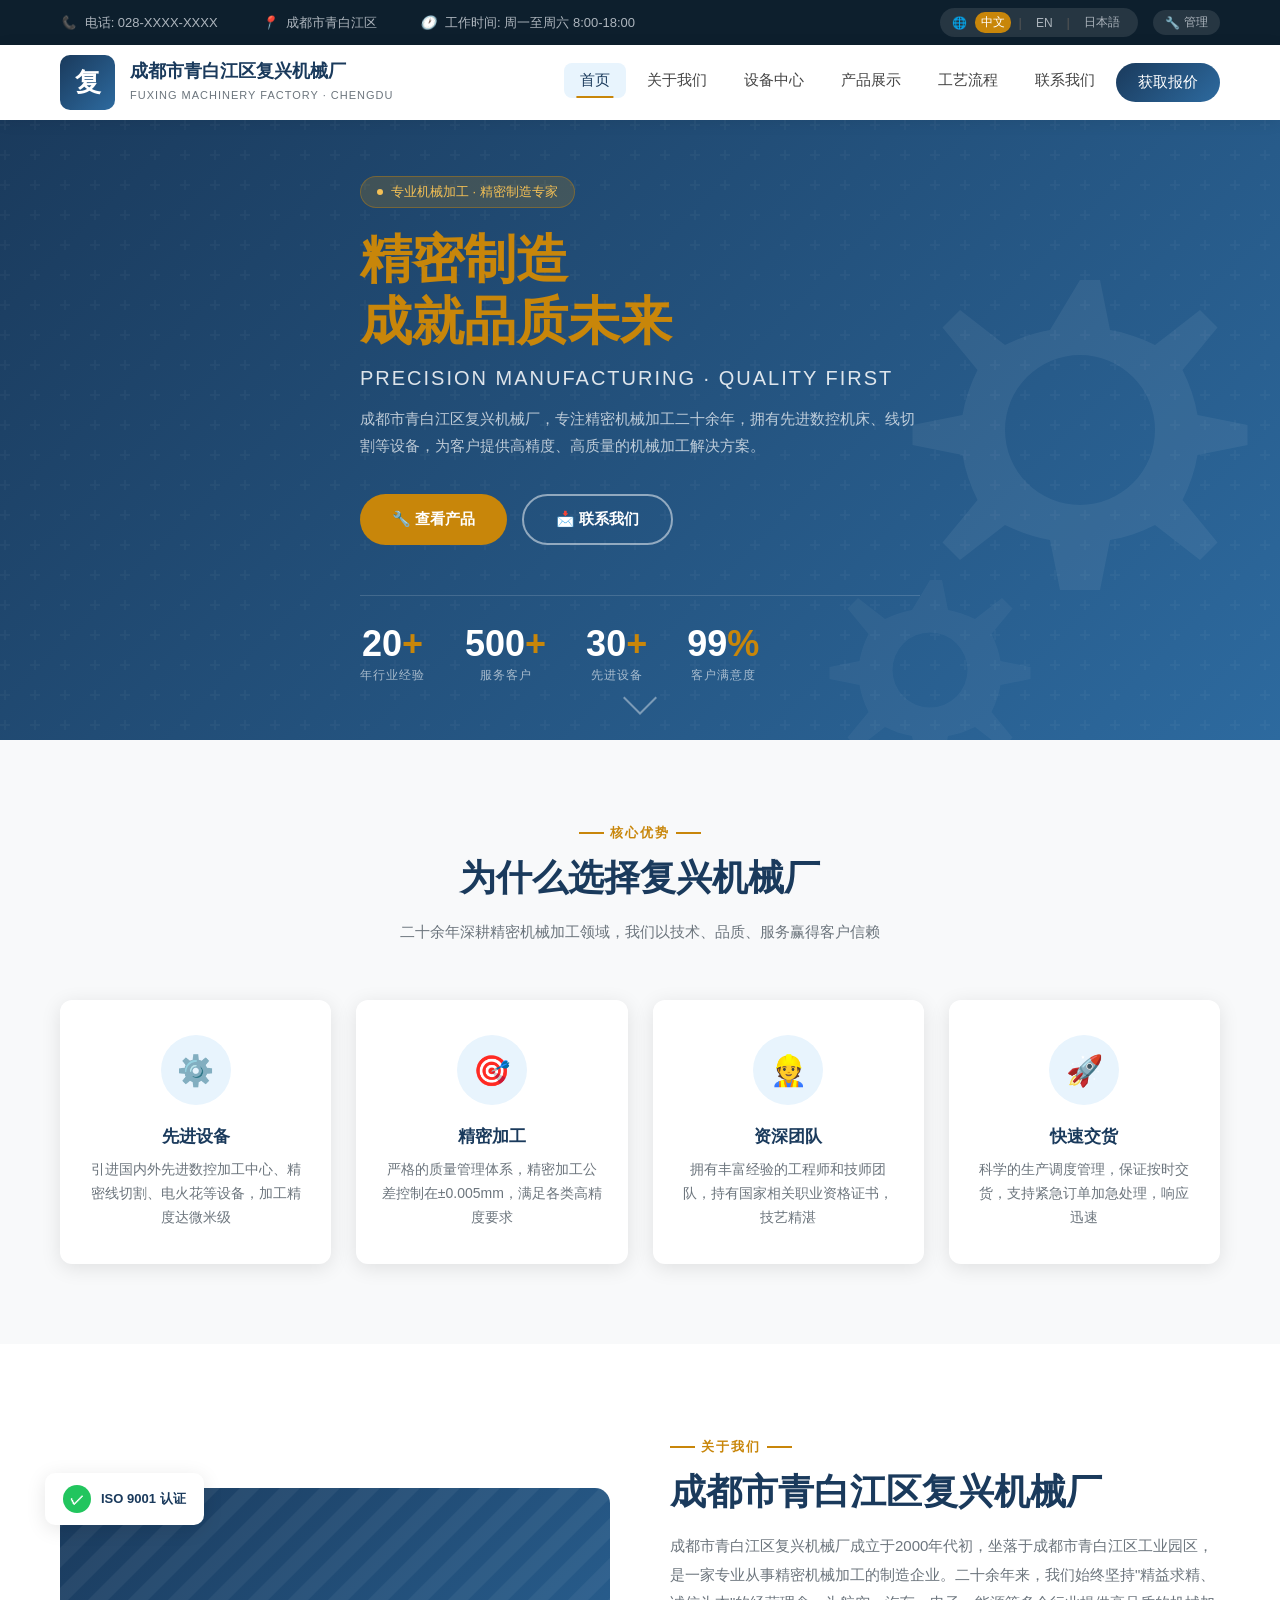
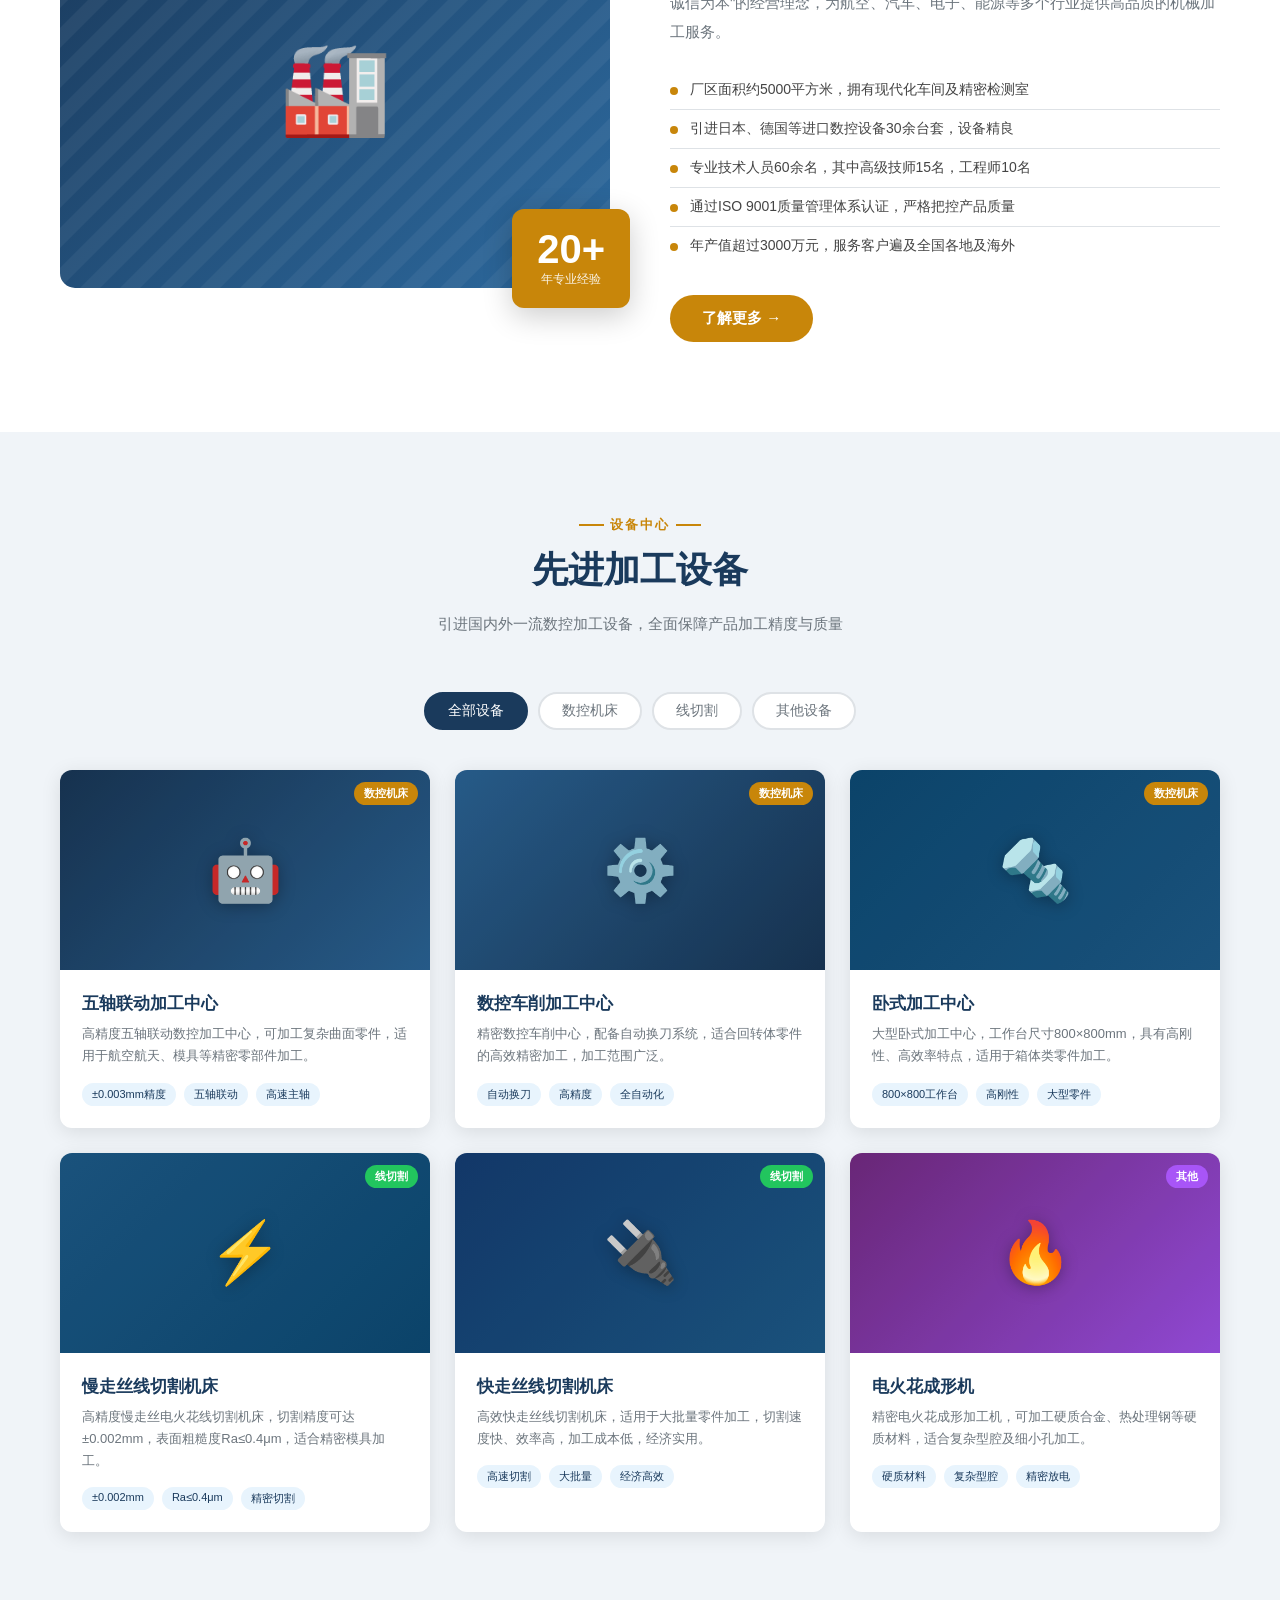
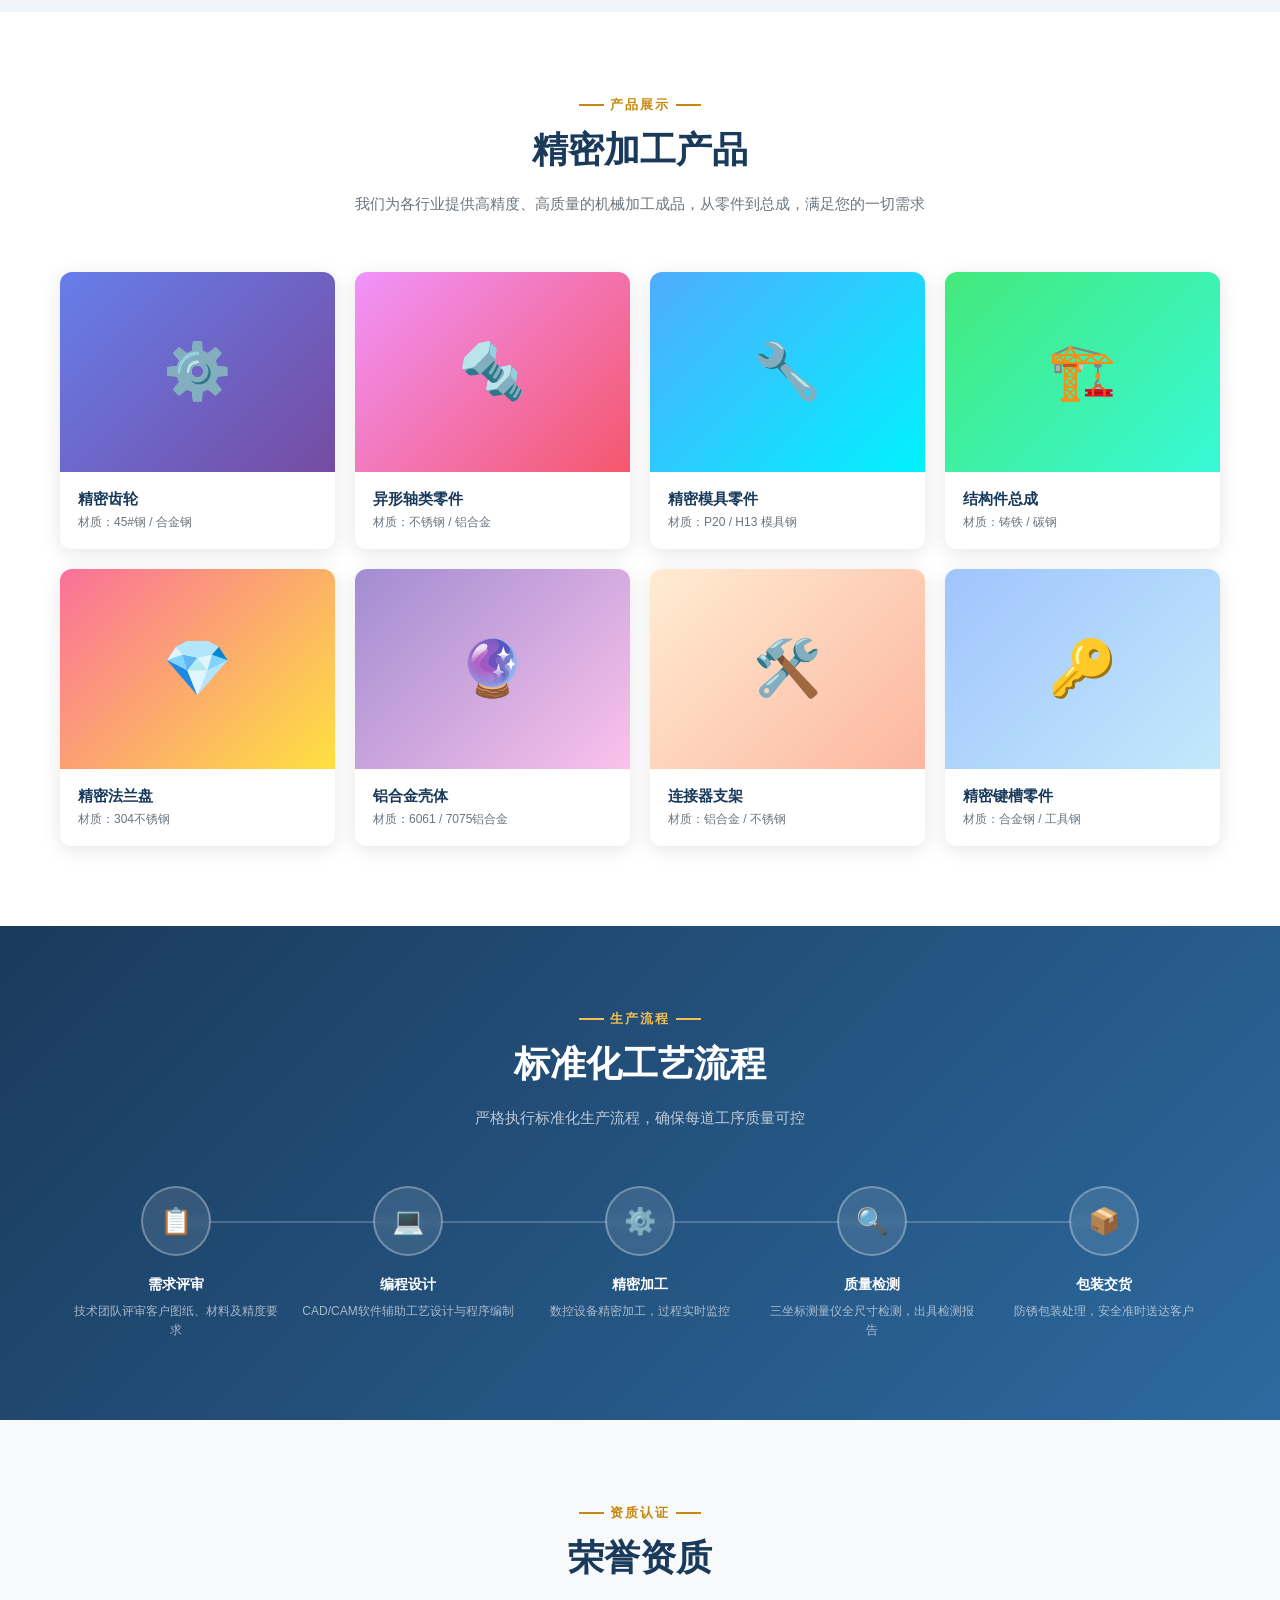
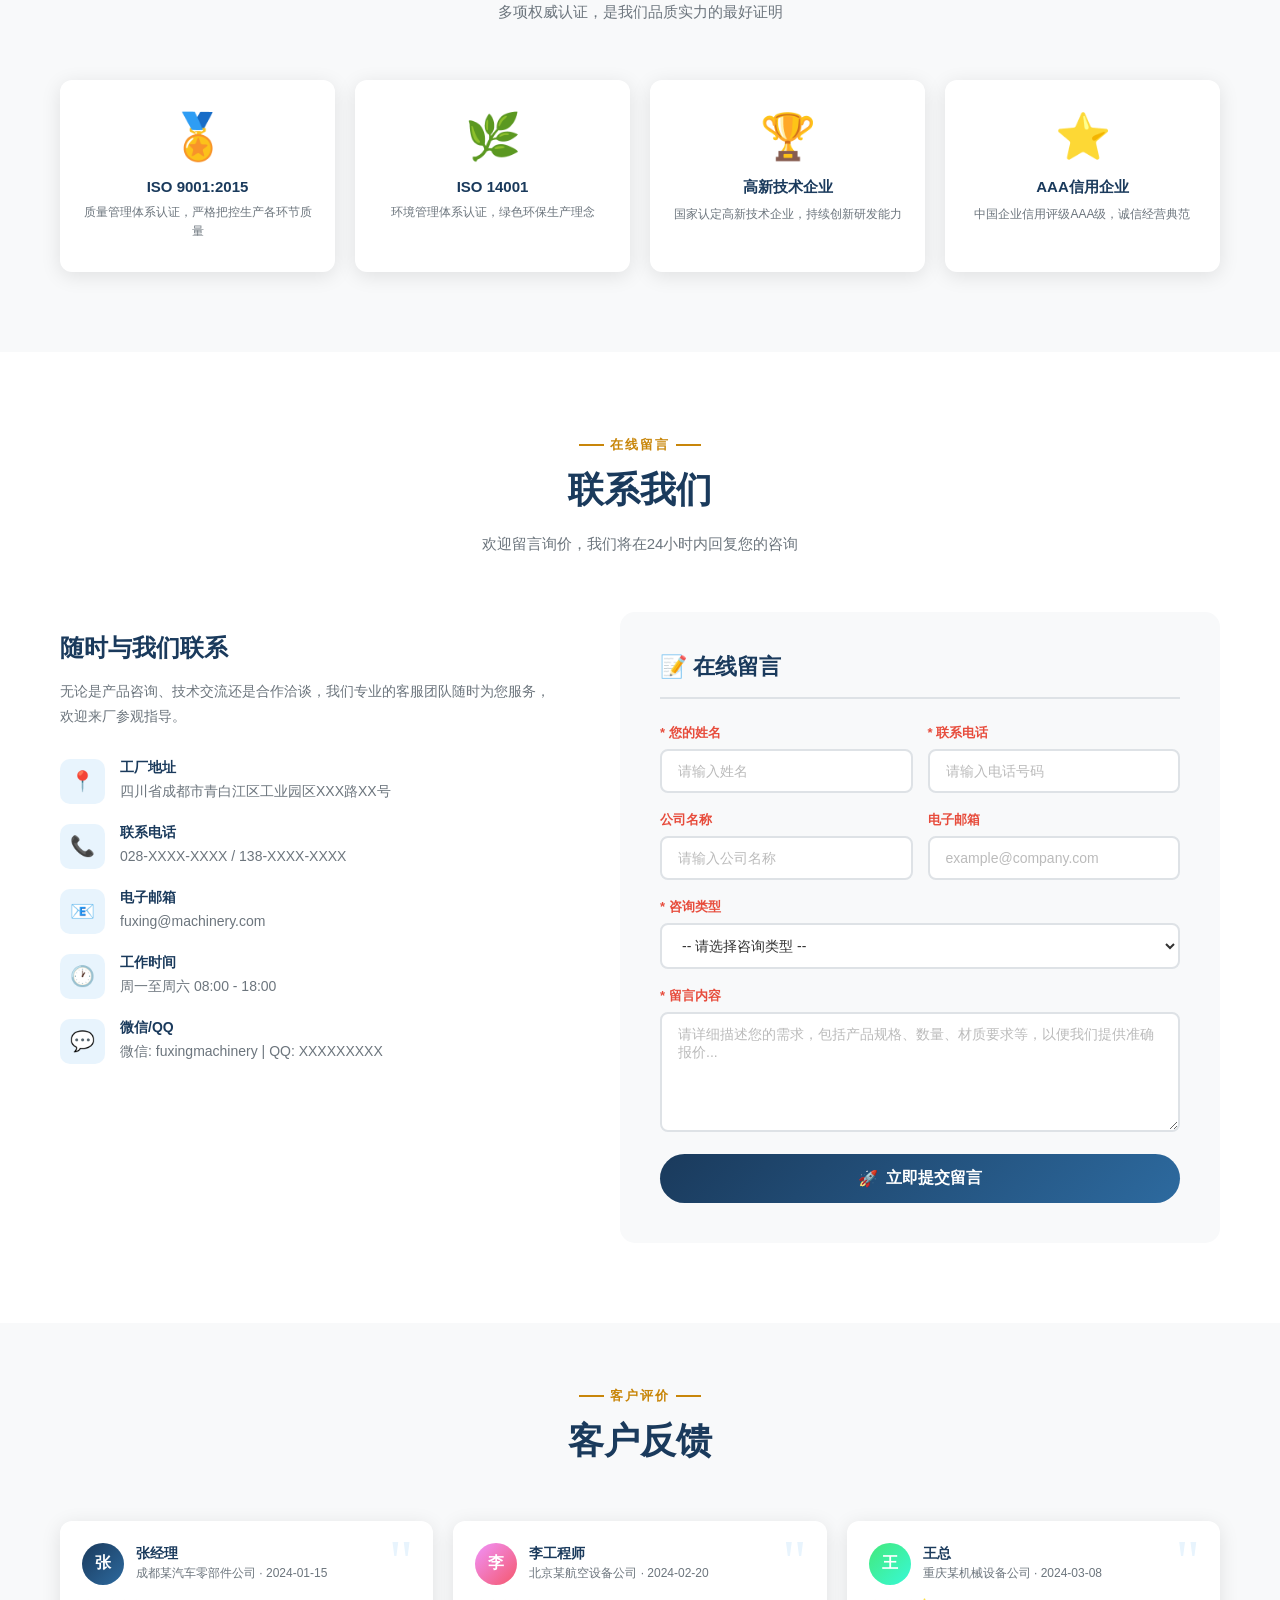
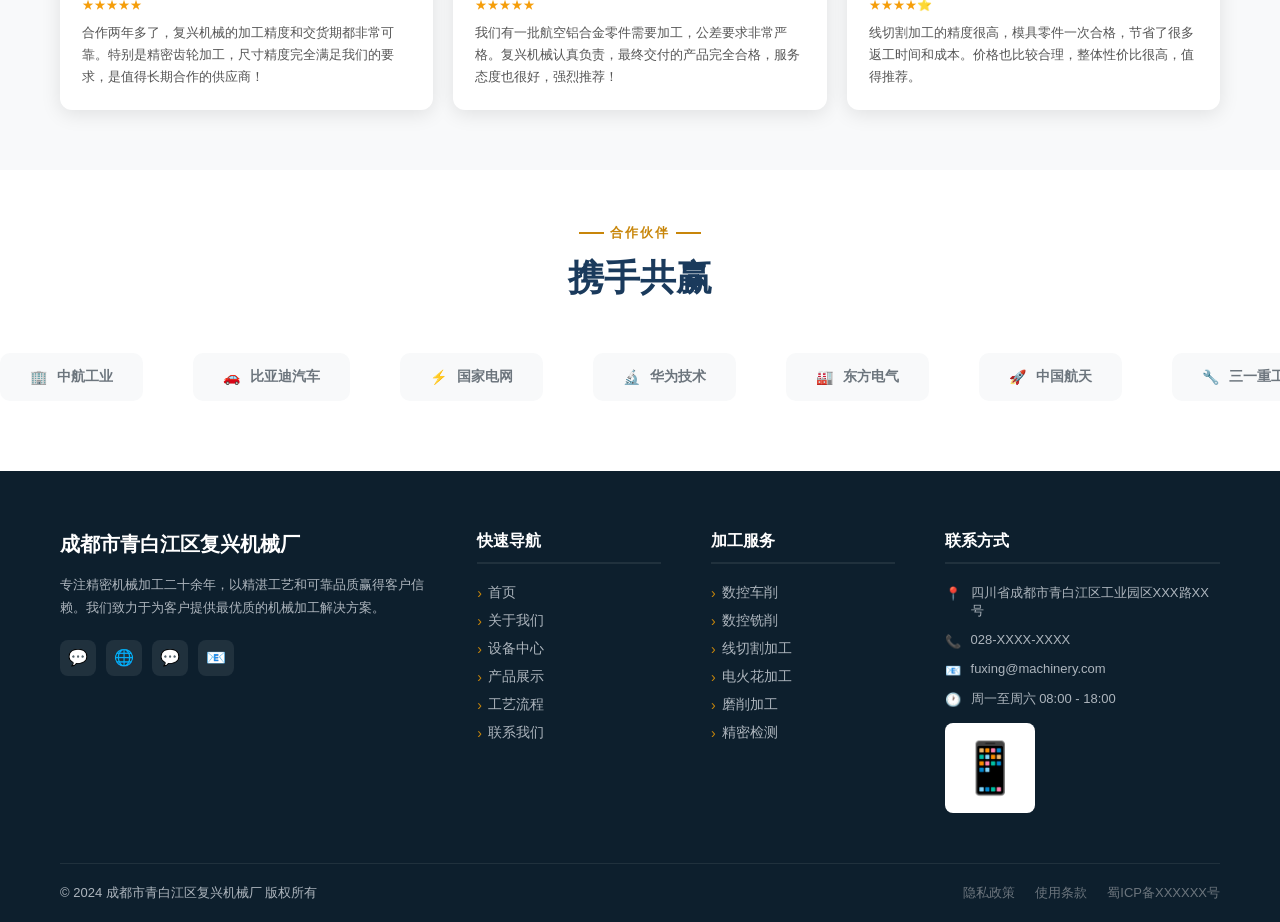
==== commit e64572ea: "feat: 添加管理端入口与主页跳转，代码拆分优化 - 在首页语言切换器旁添加管理端入口（桌面端+H5端） - 管理端左上角logo改为可点击链接，跳转回主页 - 添加管理入口的i18n多语言支持（中" ====
--- a/index.html
+++ b/index.html
@@ -36,3100 +36,22 @@
     <meta name="apple-mobile-web-app-status-bar-style" content="black-translucent">
     <title>成都市青白江区复兴机械厂</title>
 
-    <!-- ══════════ 版本互斥显示 ══════════ -->
-    <style>
-        html.is-desktop #h5-version { display: none !important; }
-        html.is-mobile  #web-version { display: none !important; }
-    </style>
-
-    <!-- ══════════ Web 版 CSS ══════════ -->
-    <style>
-
-        /* ===== 全局样式 ===== */
-        * {
-            margin: 0;
-            padding: 0;
-            box-sizing: border-box;
+    <!-- ══════════ CSS 引用 ══════════ -->
+    <link rel="stylesheet" href="css/base.css">
+    <link rel="stylesheet" href="css/web.css" id="web-css">
+    <link rel="stylesheet" href="css/h5.css"  id="h5-css">
+    <script>
+        // 条件加载CSS：桌面端不需要H5样式，移动端不需要Web样式
+        if (!window.__isMobile) {
+            document.getElementById('h5-css').disabled = true;
+        } else {
+            document.getElementById('web-css').disabled = true;
         }
-
-        :root {
-            --primary: #1a3a5c;
-            --secondary: #c8860a;
-            --accent: #e8f4fd;
-            --dark: #0d1f2d;
-            --light: #f8f9fa;
-            --gray: #6c757d;
-            --border: #dee2e6;
-            --gradient: linear-gradient(135deg, #1a3a5c 0%, #2d6a9f 100%);
-            --shadow: 0 4px 20px rgba(0,0,0,0.1);
-            --shadow-hover: 0 8px 30px rgba(0,0,0,0.2);
-            --radius: 8px;
-            --transition: all 0.3s ease;
-        }
-
-        html {
-            scroll-behavior: smooth;
-        }
-
-        body {
-            font-family: 'Microsoft YaHei', 'PingFang SC', Arial, sans-serif;
-            color: #333;
-            background: #fff;
-            overflow-x: hidden;
-        }
-
-        /* ===== 顶部信息栏 ===== */
-        .top-bar {
-            background: var(--dark);
-            color: #adb5bd;
-            padding: 8px 0;
-            font-size: 13px;
-        }
-
-        .top-bar .container {
-            display: flex;
-            justify-content: space-between;
-            align-items: center;
-        }
-
-        .top-bar-left span {
-            margin-right: 20px;
-        }
-
-        .top-bar-left span i {
-            margin-right: 5px;
-            color: var(--secondary);
-        }
-
-        .top-bar-right {
-            display: flex;
-            align-items: center;
-            gap: 15px;
-        }
-
-        /* ===== 语言切换 ===== */
-        .lang-switcher {
-            display: flex;
-            align-items: center;
-            gap: 8px;
-            background: rgba(255,255,255,0.1);
-            border-radius: 20px;
-            padding: 4px 12px;
-        }
-
-        .lang-btn {
-            background: none;
-            border: none;
-            color: #adb5bd;
-            cursor: pointer;
-            font-size: 12px;
-            padding: 2px 6px;
-            border-radius: 10px;
-            transition: var(--transition);
-        }
-
-        .lang-btn.active,
-        .lang-btn:hover {
-            background: var(--secondary);
-            color: #fff;
-        }
-
-        .lang-divider {
-            color: #555;
-        }
-
-        /* ===== 导航栏 ===== */
-        .navbar {
-            background: #fff;
-            box-shadow: 0 2px 15px rgba(0,0,0,0.08);
-            position: sticky;
-            top: 0;
-            z-index: 1000;
-            transition: var(--transition);
-        }
-
-        .navbar.scrolled {
-            box-shadow: 0 4px 20px rgba(0,0,0,0.15);
-        }
-
-        .navbar .container {
-            display: flex;
-            justify-content: space-between;
-            align-items: center;
-            padding: 0 20px;
-            height: 75px;
-        }
-
-        .logo {
-            display: flex;
-            align-items: center;
-            gap: 15px;
-            text-decoration: none;
-        }
-
-        .logo-icon {
-            width: 55px;
-            height: 55px;
-            background: var(--gradient);
-            border-radius: 10px;
-            display: flex;
-            align-items: center;
-            justify-content: center;
-            font-size: 26px;
-            color: #fff;
-            font-weight: bold;
-            flex-shrink: 0;
-        }
-
-        .logo-text {
-            line-height: 1.3;
-        }
-
-        .logo-name {
-            font-size: 18px;
-            font-weight: 700;
-            color: var(--primary);
-            display: block;
-        }
-
-        .logo-sub {
-            font-size: 11px;
-            color: var(--gray);
-            letter-spacing: 1px;
-        }
-
-        .nav-menu {
-            display: flex;
-            list-style: none;
-            gap: 5px;
-        }
-
-        .nav-menu a {
-            text-decoration: none;
-            color: #444;
-            font-size: 15px;
-            padding: 8px 16px;
-            border-radius: var(--radius);
-            transition: var(--transition);
-            display: block;
-            position: relative;
-        }
-
-        .nav-menu a::after {
-            content: '';
-            position: absolute;
-            bottom: 0;
-            left: 50%;
-            transform: translateX(-50%);
-            width: 0;
-            height: 2px;
-            background: var(--secondary);
-            transition: var(--transition);
-        }
-
-        .nav-menu a:hover::after,
-        .nav-menu a.active::after {
-            width: 60%;
-        }
-
-        .nav-menu a:hover,
-        .nav-menu a.active {
-            color: var(--primary);
-            background: var(--accent);
-        }
-
-        .nav-contact-btn {
-            background: var(--gradient);
-            color: #fff !important;
-            border-radius: 25px !important;
-            padding: 10px 22px !important;
-        }
-
-        .nav-contact-btn:hover {
-            transform: translateY(-2px);
-            box-shadow: 0 4px 15px rgba(26,58,92,0.4);
-            background: var(--gradient) !important;
-        }
-
-        .nav-contact-btn::after {
-            display: none !important;
-        }
-
-        /* 汉堡菜单 */
-        .hamburger {
-            display: none;
-            flex-direction: column;
-            gap: 5px;
-            cursor: pointer;
-            padding: 5px;
-        }
-
-        .hamburger span {
-            width: 25px;
-            height: 2px;
-            background: var(--primary);
-            transition: var(--transition);
-        }
-
-        /* ===== 容器 ===== */
-        .container {
-            max-width: 1200px;
-            margin: 0 auto;
-            padding: 0 20px;
-        }
-
-        /* ===== 英雄区域 ===== */
-        .hero {
-            background: var(--gradient);
-            min-height: 620px;
-            display: flex;
-            align-items: center;
-            position: relative;
-            overflow: hidden;
-        }
-
-        .hero::before {
-            content: '';
-            position: absolute;
-            top: 0;
-            left: 0;
-            right: 0;
-            bottom: 0;
-            background: url("data:image/svg+xml,%3Csvg width='60' height='60' viewBox='0 0 60 60' xmlns='http://www.w3.org/2000/svg'%3E%3Cg fill='none' fill-rule='evenodd'%3E%3Cg fill='%23ffffff' fill-opacity='0.03'%3E%3Cpath d='M36 34v-4h-2v4h-4v2h4v4h2v-4h4v-2h-4zm0-30V0h-2v4h-4v2h4v4h2V6h4V4h-4zM6 34v-4H4v4H0v2h4v4h2v-4h4v-2H6zM6 4V0H4v4H0v2h4v4h2V6h4V4H6z'/%3E%3C/g%3E%3C/g%3E%3C/svg%3E");
-        }
-
-        /* 齿轮动画装饰 */
-        .gear-decoration {
-            position: absolute;
-            right: -50px;
-            top: 50%;
-            transform: translateY(-50%);
-            opacity: 0.06;
-            animation: rotateSlow 20s linear infinite;
-        }
-
-        .gear-decoration-2 {
-            position: absolute;
-            right: 200px;
-            bottom: -80px;
-            opacity: 0.04;
-            animation: rotateSlow 15s linear infinite reverse;
-        }
-
-        @keyframes rotateSlow {
-            from { transform: translateY(-50%) rotate(0deg); }
-            to { transform: translateY(-50%) rotate(360deg); }
-        }
-
-        .gear-decoration-2 {
-            animation: rotateSlow2 15s linear infinite reverse;
-        }
-
-        @keyframes rotateSlow2 {
-            from { transform: rotate(0deg); }
-            to { transform: rotate(360deg); }
-        }
-
-        .gear-svg {
-            width: 500px;
-            height: 500px;
-        }
-
-        .hero-content {
-            position: relative;
-            z-index: 1;
-            max-width: 700px;
-        }
-
-        .hero-badge {
-            display: inline-flex;
-            align-items: center;
-            gap: 8px;
-            background: rgba(200,134,10,0.2);
-            border: 1px solid rgba(200,134,10,0.4);
-            color: #f4c055;
-            padding: 6px 16px;
-            border-radius: 20px;
-            font-size: 13px;
-            margin-bottom: 20px;
-        }
-
-        .hero-badge::before {
-            content: '';
-            width: 6px;
-            height: 6px;
-            background: #f4c055;
-            border-radius: 50%;
-            animation: pulse 2s infinite;
-        }
-
-        @keyframes pulse {
-            0%, 100% { opacity: 1; transform: scale(1); }
-            50% { opacity: 0.5; transform: scale(1.3); }
-        }
-
-        .hero-title {
-            font-size: 52px;
-            font-weight: 800;
-            color: #fff;
-            line-height: 1.2;
-            margin-bottom: 15px;
-        }
-
-        .hero-title span {
-            color: var(--secondary);
-        }
-
-        .hero-subtitle {
-            font-size: 20px;
-            color: rgba(255,255,255,0.85);
-            margin-bottom: 15px;
-            font-weight: 300;
-            letter-spacing: 2px;
-        }
-
-        .hero-desc {
-            color: rgba(255,255,255,0.7);
-            font-size: 15px;
-            line-height: 1.8;
-            margin-bottom: 35px;
-            max-width: 560px;
-        }
-
-        .hero-buttons {
-            display: flex;
-            gap: 15px;
-            flex-wrap: wrap;
-        }
-
-        .btn-primary {
-            background: var(--secondary);
-            color: #fff;
-            padding: 14px 32px;
-            border-radius: 30px;
-            text-decoration: none;
-            font-size: 15px;
-            font-weight: 600;
-            transition: var(--transition);
-            border: none;
-            cursor: pointer;
-            display: inline-flex;
-            align-items: center;
-            gap: 8px;
-        }
-
-        .btn-primary:hover {
-            background: #b8760a;
-            transform: translateY(-3px);
-            box-shadow: 0 8px 25px rgba(200,134,10,0.4);
-        }
-
-        .btn-outline {
-            background: transparent;
-            color: #fff;
-            padding: 14px 32px;
-            border-radius: 30px;
-            text-decoration: none;
-            font-size: 15px;
-            font-weight: 600;
-            transition: var(--transition);
-            border: 2px solid rgba(255,255,255,0.5);
-            cursor: pointer;
-            display: inline-flex;
-            align-items: center;
-            gap: 8px;
-        }
-
-        .btn-outline:hover {
-            background: rgba(255,255,255,0.1);
-            border-color: #fff;
-            transform: translateY(-3px);
-        }
-
-        /* 统计数字 */
-        .hero-stats {
-            display: flex;
-            gap: 40px;
-            margin-top: 50px;
-            padding-top: 30px;
-            border-top: 1px solid rgba(255,255,255,0.15);
-        }
-
-        .stat-item {
-            text-align: center;
-        }
-
-        .stat-number {
-            font-size: 36px;
-            font-weight: 800;
-            color: #fff;
-            display: block;
-            line-height: 1;
-        }
-
-        .stat-number span {
-            color: var(--secondary);
-        }
-
-        .stat-label {
-            font-size: 12px;
-            color: rgba(255,255,255,0.6);
-            margin-top: 5px;
-            letter-spacing: 1px;
-        }
-
-        /* ===== 滚动提示 ===== */
-        .scroll-indicator {
-            position: absolute;
-            bottom: 30px;
-            left: 50%;
-            transform: translateX(-50%);
-            display: flex;
-            flex-direction: column;
-            align-items: center;
-            gap: 8px;
-            color: rgba(255,255,255,0.5);
-            font-size: 12px;
-        }
-
-        .scroll-arrow {
-            width: 24px;
-            height: 24px;
-            border-right: 2px solid rgba(255,255,255,0.4);
-            border-bottom: 2px solid rgba(255,255,255,0.4);
-            transform: rotate(45deg);
-            animation: bounceDown 1.5s infinite;
-        }
-
-        @keyframes bounceDown {
-            0%, 100% { transform: rotate(45deg) translateY(0); }
-            50% { transform: rotate(45deg) translateY(5px); }
-        }
-
-        /* ===== 区块通用样式 ===== */
-        .section {
-            padding: 80px 0;
-        }
-
-        .section-header {
-            text-align: center;
-            margin-bottom: 55px;
-        }
-
-        .section-tag {
-            display: inline-flex;
-            align-items: center;
-            gap: 6px;
-            font-size: 13px;
-            color: var(--secondary);
-            font-weight: 600;
-            letter-spacing: 2px;
-            text-transform: uppercase;
-            margin-bottom: 12px;
-        }
-
-        .section-tag::before,
-        .section-tag::after {
-            content: '';
-            width: 25px;
-            height: 2px;
-            background: var(--secondary);
-        }
-
-        .section-title {
-            font-size: 36px;
-            font-weight: 700;
-            color: var(--primary);
-            margin-bottom: 15px;
-        }
-
-        .section-desc {
-            color: var(--gray);
-            font-size: 15px;
-            max-width: 600px;
-            margin: 0 auto;
-            line-height: 1.8;
-        }
-
-        /* ===== 特色优势 ===== */
-        .features {
-            background: var(--light);
-        }
-
-        .features-grid {
-            display: grid;
-            grid-template-columns: repeat(4, 1fr);
-            gap: 25px;
-        }
-
-        .feature-card {
-            background: #fff;
-            border-radius: 12px;
-            padding: 35px 25px;
-            text-align: center;
-            box-shadow: var(--shadow);
-            transition: var(--transition);
-            position: relative;
-            overflow: hidden;
-        }
-
-        .feature-card::before {
-            content: '';
-            position: absolute;
-            bottom: 0;
-            left: 0;
-            right: 0;
-            height: 3px;
-            background: var(--gradient);
-            transform: scaleX(0);
-            transition: var(--transition);
-        }
-
-        .feature-card:hover::before {
-            transform: scaleX(1);
-        }
-
-        .feature-card:hover {
-            transform: translateY(-8px);
-            box-shadow: var(--shadow-hover);
-        }
-
-        .feature-icon {
-            width: 70px;
-            height: 70px;
-            background: var(--accent);
-            border-radius: 50%;
-            display: flex;
-            align-items: center;
-            justify-content: center;
-            margin: 0 auto 20px;
-            font-size: 30px;
-            transition: var(--transition);
-        }
-
-        .feature-card:hover .feature-icon {
-            background: var(--gradient);
-        }
-
-        .feature-title {
-            font-size: 17px;
-            font-weight: 700;
-            color: var(--primary);
-            margin-bottom: 10px;
-        }
-
-        .feature-desc {
-            font-size: 14px;
-            color: var(--gray);
-            line-height: 1.7;
-        }
-
-        /* ===== 关于我们 ===== */
-        .about {
-            background: #fff;
-        }
-
-        .about-content {
-            display: grid;
-            grid-template-columns: 1fr 1fr;
-            gap: 60px;
-            align-items: center;
-        }
-
-        .about-image-area {
-            position: relative;
-        }
-
-        .about-main-img {
-            width: 100%;
-            height: 400px;
-            background: var(--gradient);
-            border-radius: 15px;
-            display: flex;
-            align-items: center;
-            justify-content: center;
-            font-size: 100px;
-            position: relative;
-            overflow: hidden;
-        }
-
-        .about-main-img::after {
-            content: '';
-            position: absolute;
-            inset: 0;
-            background: url("data:image/svg+xml,%3Csvg width='40' height='40' viewBox='0 0 40 40' xmlns='http://www.w3.org/2000/svg'%3E%3Cg fill='%23ffffff' fill-opacity='0.05'%3E%3Cpath d='M0 40L40 0H20L0 20M40 40V20L20 40'/%3E%3C/g%3E%3C/svg%3E");
-        }
-
-        .about-badge-card {
-            position: absolute;
-            bottom: -20px;
-            right: -20px;
-            background: var(--secondary);
-            color: #fff;
-            padding: 20px 25px;
-            border-radius: 12px;
-            box-shadow: var(--shadow-hover);
-            text-align: center;
-        }
-
-        .about-badge-number {
-            font-size: 40px;
-            font-weight: 800;
-            line-height: 1;
-            display: block;
-        }
-
-        .about-badge-label {
-            font-size: 12px;
-            opacity: 0.9;
-        }
-
-        .about-tag-card {
-            position: absolute;
-            top: -15px;
-            left: -15px;
-            background: #fff;
-            padding: 12px 18px;
-            border-radius: 10px;
-            box-shadow: var(--shadow);
-            display: flex;
-            align-items: center;
-            gap: 10px;
-            font-size: 13px;
-            font-weight: 600;
-            color: var(--primary);
-        }
-
-        .check-icon {
-            width: 28px;
-            height: 28px;
-            background: #22c55e;
-            border-radius: 50%;
-            display: flex;
-            align-items: center;
-            justify-content: center;
-            color: #fff;
-            font-size: 14px;
-            flex-shrink: 0;
-        }
-
-        .about-text {
-            padding: 10px 0;
-        }
-
-        .about-intro {
-            font-size: 15px;
-            color: var(--gray);
-            line-height: 1.9;
-            margin-bottom: 25px;
-        }
-
-        .about-list {
-            list-style: none;
-            margin-bottom: 30px;
-        }
-
-        .about-list li {
-            display: flex;
-            align-items: flex-start;
-            gap: 12px;
-            padding: 10px 0;
-            border-bottom: 1px solid var(--border);
-            font-size: 14px;
-            color: #444;
-        }
-
-        .about-list li:last-child {
-            border-bottom: none;
-        }
-
-        .list-dot {
-            width: 8px;
-            height: 8px;
-            background: var(--secondary);
-            border-radius: 50%;
-            margin-top: 6px;
-            flex-shrink: 0;
-        }
-
-        /* ===== 设备展示 ===== */
-        .equipment {
-            background: #f0f4f8;
-        }
-
-        /* 标签过滤器 */
-        .filter-tabs {
-            display: flex;
-            justify-content: center;
-            gap: 10px;
-            margin-bottom: 40px;
-            flex-wrap: wrap;
-        }
-
-        .filter-tab {
-            padding: 8px 22px;
-            border: 2px solid var(--border);
-            border-radius: 25px;
-            background: #fff;
-            color: var(--gray);
-            font-size: 14px;
-            cursor: pointer;
-            transition: var(--transition);
-        }
-
-        .filter-tab.active,
-        .filter-tab:hover {
-            background: var(--primary);
-            border-color: var(--primary);
-            color: #fff;
-        }
-
-        .equipment-grid {
-            display: grid;
-            grid-template-columns: repeat(3, 1fr);
-            gap: 25px;
-        }
-
-        .equipment-card {
-            background: #fff;
-            border-radius: 12px;
-            overflow: hidden;
-            box-shadow: var(--shadow);
-            transition: var(--transition);
-        }
-
-        .equipment-card:hover {
-            transform: translateY(-6px);
-            box-shadow: var(--shadow-hover);
-        }
-
-        .equipment-img {
-            height: 200px;
-            background: var(--gradient);
-            display: flex;
-            align-items: center;
-            justify-content: center;
-            font-size: 60px;
-            position: relative;
-            overflow: hidden;
-        }
-
-        .equipment-img-alt {
-            background: linear-gradient(135deg, #2d6a9f 0%, #1a3a5c 100%);
-        }
-
-        .equipment-img-alt2 {
-            background: linear-gradient(135deg, #0d4f7c 0%, #1e6091 100%);
-        }
-
-        .equipment-img::after {
-            content: '';
-            position: absolute;
-            inset: 0;
-            background: rgba(0,0,0,0.15);
-        }
-
-        .equipment-emoji {
-            position: relative;
-            z-index: 1;
-            filter: drop-shadow(0 2px 8px rgba(0,0,0,0.3));
-        }
-
-        .equipment-tag {
-            position: absolute;
-            top: 12px;
-            right: 12px;
-            z-index: 2;
-            background: var(--secondary);
-            color: #fff;
-            font-size: 11px;
-            padding: 4px 10px;
-            border-radius: 12px;
-            font-weight: 600;
-        }
-
-        .equipment-body {
-            padding: 22px;
-        }
-
-        .equipment-name {
-            font-size: 17px;
-            font-weight: 700;
-            color: var(--primary);
-            margin-bottom: 8px;
-        }
-
-        .equipment-desc {
-            font-size: 13px;
-            color: var(--gray);
-            line-height: 1.7;
-            margin-bottom: 15px;
-        }
-
-        .equipment-specs {
-            display: flex;
-            flex-wrap: wrap;
-            gap: 8px;
-        }
-
-        .spec-tag {
-            background: var(--accent);
-            color: var(--primary);
-            font-size: 11px;
-            padding: 4px 10px;
-            border-radius: 12px;
-            font-weight: 500;
-        }
-
-        /* ===== 产品展示 ===== */
-        .products {
-            background: #fff;
-        }
-
-        .products-grid {
-            display: grid;
-            grid-template-columns: repeat(4, 1fr);
-            gap: 20px;
-        }
-
-        .product-card {
-            border-radius: 12px;
-            overflow: hidden;
-            box-shadow: var(--shadow);
-            transition: var(--transition);
-            position: relative;
-            cursor: pointer;
-        }
-
-        .product-card:hover {
-            transform: translateY(-6px);
-            box-shadow: var(--shadow-hover);
-        }
-
-        .product-img {
-            height: 200px;
-            display: flex;
-            align-items: center;
-            justify-content: center;
-            font-size: 55px;
-            position: relative;
-        }
-
-        .product-img-1 { background: linear-gradient(135deg, #667eea 0%, #764ba2 100%); }
-        .product-img-2 { background: linear-gradient(135deg, #f093fb 0%, #f5576c 100%); }
-        .product-img-3 { background: linear-gradient(135deg, #4facfe 0%, #00f2fe 100%); }
-        .product-img-4 { background: linear-gradient(135deg, #43e97b 0%, #38f9d7 100%); }
-        .product-img-5 { background: linear-gradient(135deg, #fa709a 0%, #fee140 100%); }
-        .product-img-6 { background: linear-gradient(135deg, #a18cd1 0%, #fbc2eb 100%); }
-        .product-img-7 { background: linear-gradient(135deg, #ffecd2 0%, #fcb69f 100%); }
-        .product-img-8 { background: linear-gradient(135deg, #a1c4fd 0%, #c2e9fb 100%); }
-
-        .product-overlay {
-            position: absolute;
-            inset: 0;
-            background: rgba(0,0,0,0);
-            display: flex;
-            align-items: center;
-            justify-content: center;
-            transition: var(--transition);
-        }
-
-        .product-card:hover .product-overlay {
-            background: rgba(26,58,92,0.75);
-        }
-
-        .product-view-btn {
-            background: #fff;
-            color: var(--primary);
-            padding: 8px 20px;
-            border-radius: 20px;
-            font-size: 13px;
-            font-weight: 600;
-            opacity: 0;
-            transform: translateY(10px);
-            transition: var(--transition);
-        }
-
-        .product-card:hover .product-view-btn {
-            opacity: 1;
-            transform: translateY(0);
-        }
-
-        .product-emoji {
-            position: relative;
-            z-index: 1;
-        }
-
-        .product-body {
-            background: #fff;
-            padding: 18px;
-        }
-
-        .product-name {
-            font-size: 15px;
-            font-weight: 700;
-            color: var(--primary);
-            margin-bottom: 5px;
-        }
-
-        .product-material {
-            font-size: 12px;
-            color: var(--gray);
-        }
-
-        /* ===== 工艺流程 ===== */
-        .process {
-            background: var(--gradient);
-            padding: 80px 0;
-        }
-
-        .process .section-title {
-            color: #fff;
-        }
-
-        .process .section-desc {
-            color: rgba(255,255,255,0.7);
-        }
-
-        .process .section-tag {
-            color: #f4c055;
-        }
-
-        .process .section-tag::before,
-        .process .section-tag::after {
-            background: #f4c055;
-        }
-
-        .process-steps {
-            display: grid;
-            grid-template-columns: repeat(5, 1fr);
-            gap: 0;
-            position: relative;
-            margin-top: 50px;
-        }
-
-        .process-steps::before {
-            content: '';
-            position: absolute;
-            top: 35px;
-            left: 10%;
-            right: 10%;
-            height: 2px;
-            background: rgba(255,255,255,0.2);
-            z-index: 0;
-        }
-
-        .process-step {
-            text-align: center;
-            position: relative;
-            z-index: 1;
-            padding: 0 10px;
-        }
-
-        .step-circle {
-            width: 70px;
-            height: 70px;
-            background: rgba(255,255,255,0.1);
-            border: 2px solid rgba(255,255,255,0.3);
-            border-radius: 50%;
-            display: flex;
-            align-items: center;
-            justify-content: center;
-            margin: 0 auto 20px;
-            font-size: 26px;
-            color: #fff;
-            transition: var(--transition);
-            cursor: default;
-            backdrop-filter: blur(5px);
-        }
-
-        .process-step:hover .step-circle {
-            background: var(--secondary);
-            border-color: var(--secondary);
-            transform: scale(1.1);
-        }
-
-        .step-title {
-            font-size: 14px;
-            font-weight: 600;
-            color: #fff;
-            margin-bottom: 8px;
-        }
-
-        .step-desc {
-            font-size: 12px;
-            color: rgba(255,255,255,0.6);
-            line-height: 1.6;
-        }
-
-        /* ===== 证书与认证 ===== */
-        .certs {
-            background: var(--light);
-        }
-
-        .certs-grid {
-            display: grid;
-            grid-template-columns: repeat(4, 1fr);
-            gap: 20px;
-        }
-
-        .cert-card {
-            background: #fff;
-            border-radius: 12px;
-            padding: 30px 20px;
-            text-align: center;
-            box-shadow: var(--shadow);
-            transition: var(--transition);
-        }
-
-        .cert-card:hover {
-            transform: translateY(-5px);
-            box-shadow: var(--shadow-hover);
-        }
-
-        .cert-icon {
-            font-size: 45px;
-            margin-bottom: 15px;
-            display: block;
-        }
-
-        .cert-name {
-            font-size: 15px;
-            font-weight: 700;
-            color: var(--primary);
-            margin-bottom: 8px;
-        }
-
-        .cert-desc {
-            font-size: 12px;
-            color: var(--gray);
-            line-height: 1.6;
-        }
-
-        /* ===== 留言板 ===== */
-        .message-board {
-            background: #fff;
-        }
-
-        .message-layout {
-            display: grid;
-            grid-template-columns: 1fr 1.2fr;
-            gap: 60px;
-            align-items: start;
-        }
-
-        .contact-info {
-            padding: 20px 0;
-        }
-
-        .contact-info-title {
-            font-size: 24px;
-            font-weight: 700;
-            color: var(--primary);
-            margin-bottom: 15px;
-        }
-
-        .contact-info-desc {
-            color: var(--gray);
-            font-size: 14px;
-            line-height: 1.8;
-            margin-bottom: 30px;
-        }
-
-        .contact-items {
-            display: flex;
-            flex-direction: column;
-            gap: 20px;
-        }
-
-        .contact-item {
-            display: flex;
-            align-items: flex-start;
-            gap: 15px;
-        }
-
-        .contact-item-icon {
-            width: 45px;
-            height: 45px;
-            background: var(--accent);
-            border-radius: 10px;
-            display: flex;
-            align-items: center;
-            justify-content: center;
-            font-size: 20px;
-            flex-shrink: 0;
-            transition: var(--transition);
-        }
-
-        .contact-item:hover .contact-item-icon {
-            background: var(--gradient);
-        }
-
-        .contact-item-content strong {
-            display: block;
-            font-size: 14px;
-            color: var(--primary);
-            margin-bottom: 3px;
-        }
-
-        .contact-item-content span {
-            font-size: 14px;
-            color: var(--gray);
-            line-height: 1.6;
-        }
-
-        /* 留言表单 */
-        .message-form-wrapper {
-            background: var(--light);
-            border-radius: 15px;
-            padding: 40px;
-        }
-
-        .form-title {
-            font-size: 22px;
-            font-weight: 700;
-            color: var(--primary);
-            margin-bottom: 25px;
-            padding-bottom: 15px;
-            border-bottom: 2px solid var(--border);
-        }
-
-        .form-row {
-            display: grid;
-            grid-template-columns: 1fr 1fr;
-            gap: 15px;
-        }
-
-        .form-group {
-            margin-bottom: 18px;
-        }
-
-        .form-group label {
-            display: block;
-            font-size: 13px;
-            font-weight: 600;
-            color: #444;
-            margin-bottom: 7px;
-        }
-
-        .form-group label span {
-            color: #e74c3c;
-        }
-
-        .form-control {
-            width: 100%;
-            padding: 12px 16px;
-            border: 2px solid var(--border);
-            border-radius: var(--radius);
-            font-size: 14px;
-            color: #333;
-            background: #fff;
-            transition: var(--transition);
-            font-family: inherit;
-            outline: none;
-        }
-
-        .form-control:focus {
-            border-color: var(--primary);
-            box-shadow: 0 0 0 3px rgba(26,58,92,0.1);
-        }
-
-        .form-control::placeholder {
-            color: #bbb;
-        }
-
-        textarea.form-control {
-            resize: vertical;
-            min-height: 120px;
-        }
-
-        select.form-control {
-            cursor: pointer;
-        }
-
-        .form-submit {
-            width: 100%;
-            padding: 14px;
-            background: var(--gradient);
-            color: #fff;
-            border: none;
-            border-radius: 30px;
-            font-size: 16px;
-            font-weight: 600;
-            cursor: pointer;
-            transition: var(--transition);
-            display: flex;
-            align-items: center;
-            justify-content: center;
-            gap: 8px;
-        }
-
-        .form-submit:hover {
-            transform: translateY(-2px);
-            box-shadow: 0 8px 25px rgba(26,58,92,0.4);
-        }
-
-        /* 成功提示 */
-        .success-toast {
-            display: none;
-            align-items: center;
-            gap: 12px;
-            background: #d4edda;
-            border: 1px solid #c3e6cb;
-            color: #155724;
-            padding: 15px 20px;
-            border-radius: var(--radius);
-            margin-bottom: 20px;
-            font-size: 14px;
-        }
-
-        .success-toast.show {
-            display: flex;
-        }
-
-        /* ===== 留言展示区 ===== */
-        .messages-display {
-            background: var(--light);
-            padding: 60px 0;
-        }
-
-        .messages-list {
-            display: grid;
-            grid-template-columns: repeat(3, 1fr);
-            gap: 20px;
-            margin-top: 10px;
-        }
-
-        .message-item {
-            background: #fff;
-            border-radius: 12px;
-            padding: 22px;
-            box-shadow: var(--shadow);
-            position: relative;
-            transition: var(--transition);
-        }
-
-        .message-item:hover {
-            transform: translateY(-3px);
-            box-shadow: var(--shadow-hover);
-        }
-
-        .message-item::before {
-            content: '"';
-            position: absolute;
-            top: 10px;
-            right: 20px;
-            font-size: 60px;
-            color: var(--accent);
-            font-family: Georgia, serif;
-            line-height: 1;
-        }
-
-        .message-header {
-            display: flex;
-            align-items: center;
-            gap: 12px;
-            margin-bottom: 12px;
-        }
-
-        .message-avatar {
-            width: 42px;
-            height: 42px;
-            border-radius: 50%;
-            display: flex;
-            align-items: center;
-            justify-content: center;
-            font-weight: 700;
-            font-size: 16px;
-            color: #fff;
-            flex-shrink: 0;
-        }
-
-        .avatar-blue { background: var(--gradient); }
-        .avatar-orange { background: linear-gradient(135deg, #f093fb, #f5576c); }
-        .avatar-green { background: linear-gradient(135deg, #43e97b, #38f9d7); }
-
-        .message-meta strong {
-            display: block;
-            font-size: 14px;
-            color: var(--primary);
-        }
-
-        .message-meta span {
-            font-size: 12px;
-            color: var(--gray);
-        }
-
-        .message-stars {
-            color: #f59e0b;
-            font-size: 12px;
-            margin-bottom: 8px;
-        }
-
-        .message-text {
-            font-size: 13px;
-            color: #555;
-            line-height: 1.7;
-        }
-
-        /* ===== 合作伙伴 ===== */
-        .partners {
-            background: #fff;
-            padding: 50px 0;
-        }
-
-        .partners-scroll {
-            overflow: hidden;
-            padding: 20px 0;
-        }
-
-        .partners-track {
-            display: flex;
-            gap: 50px;
-            animation: scrollPartners 20s linear infinite;
-            width: max-content;
-        }
-
-        @keyframes scrollPartners {
-            from { transform: translateX(0); }
-            to { transform: translateX(-50%); }
-        }
-
-        .partner-item {
-            background: var(--light);
-            border-radius: 10px;
-            padding: 15px 30px;
-            font-size: 14px;
-            font-weight: 600;
-            color: var(--gray);
-            white-space: nowrap;
-            display: flex;
-            align-items: center;
-            gap: 10px;
-            transition: var(--transition);
-        }
-
-        .partner-item:hover {
-            color: var(--primary);
-            background: var(--accent);
-        }
-
-        /* ===== 页脚 ===== */
-        .footer {
-            background: var(--dark);
-            color: #adb5bd;
-            padding: 60px 0 0;
-        }
-
-        .footer-grid {
-            display: grid;
-            grid-template-columns: 2fr 1fr 1fr 1.5fr;
-            gap: 50px;
-            margin-bottom: 50px;
-        }
-
-        .footer-brand .logo-name {
-            color: #fff;
-            font-size: 20px;
-            margin-bottom: 15px;
-            display: block;
-        }
-
-        .footer-brand-desc {
-            font-size: 13px;
-            line-height: 1.8;
-            margin-bottom: 20px;
-        }
-
-        .social-links {
-            display: flex;
-            gap: 10px;
-        }
-
-        .social-link {
-            width: 36px;
-            height: 36px;
-            background: rgba(255,255,255,0.08);
-            border-radius: 8px;
-            display: flex;
-            align-items: center;
-            justify-content: center;
-            font-size: 16px;
-            text-decoration: none;
-            transition: var(--transition);
-        }
-
-        .social-link:hover {
-            background: var(--secondary);
-        }
-
-        .footer-col-title {
-            color: #fff;
-            font-size: 16px;
-            font-weight: 700;
-            margin-bottom: 20px;
-            padding-bottom: 10px;
-            border-bottom: 2px solid rgba(255,255,255,0.08);
-        }
-
-        .footer-links {
-            list-style: none;
-            display: flex;
-            flex-direction: column;
-            gap: 10px;
-        }
-
-        .footer-links a {
-            color: #adb5bd;
-            text-decoration: none;
-            font-size: 14px;
-            transition: var(--transition);
-            display: flex;
-            align-items: center;
-            gap: 6px;
-        }
-
-        .footer-links a:hover {
-            color: var(--secondary);
-            padding-left: 5px;
-        }
-
-        .footer-links a::before {
-            content: '›';
-            color: var(--secondary);
-        }
-
-        .footer-contact-items {
-            display: flex;
-            flex-direction: column;
-            gap: 12px;
-        }
-
-        .footer-contact-item {
-            display: flex;
-            align-items: flex-start;
-            gap: 10px;
-            font-size: 13px;
-        }
-
-        .footer-contact-item span:first-child {
-            margin-top: 2px;
-        }
-
-        .footer-qr {
-            width: 90px;
-            height: 90px;
-            background: #fff;
-            border-radius: 8px;
-            display: flex;
-            align-items: center;
-            justify-content: center;
-            font-size: 50px;
-            margin-top: 15px;
-        }
-
-        .footer-bottom {
-            border-top: 1px solid rgba(255,255,255,0.08);
-            padding: 20px 0;
-            display: flex;
-            justify-content: space-between;
-            align-items: center;
-            font-size: 13px;
-        }
-
-        .footer-bottom-links {
-            display: flex;
-            gap: 20px;
-        }
-
-        .footer-bottom-links a {
-            color: #6c757d;
-            text-decoration: none;
-            transition: var(--transition);
-        }
-
-        .footer-bottom-links a:hover {
-            color: var(--secondary);
-        }
-
-        /* ===== 回到顶部 ===== */
-        .back-to-top {
-            position: fixed;
-            bottom: 30px;
-            right: 30px;
-            width: 45px;
-            height: 45px;
-            background: var(--gradient);
-            color: #fff;
-            border: none;
-            border-radius: 50%;
-            cursor: pointer;
-            font-size: 18px;
-            box-shadow: var(--shadow-hover);
-            transition: var(--transition);
-            opacity: 0;
-            transform: translateY(20px);
-            z-index: 999;
-        }
-
-        .back-to-top.visible {
-            opacity: 1;
-            transform: translateY(0);
-        }
-
-        .back-to-top:hover {
-            transform: translateY(-3px);
-            box-shadow: 0 12px 30px rgba(26,58,92,0.4);
-        }
-
-        /* ===== 模态框 ===== */
-        .modal-overlay {
-            display: none;
-            position: fixed;
-            inset: 0;
-            background: rgba(0,0,0,0.7);
-            z-index: 2000;
-            align-items: center;
-            justify-content: center;
-            backdrop-filter: blur(4px);
-        }
-
-        .modal-overlay.active {
-            display: flex;
-        }
-
-        .modal {
-            background: #fff;
-            border-radius: 15px;
-            padding: 40px;
-            max-width: 550px;
-            width: 90%;
-            position: relative;
-            animation: modalIn 0.3s ease;
-        }
-
-        @keyframes modalIn {
-            from { opacity: 0; transform: scale(0.9) translateY(-20px); }
-            to { opacity: 1; transform: scale(1) translateY(0); }
-        }
-
-        .modal-close {
-            position: absolute;
-            top: 15px;
-            right: 15px;
-            width: 32px;
-            height: 32px;
-            background: var(--light);
-            border: none;
-            border-radius: 50%;
-            cursor: pointer;
-            font-size: 16px;
-            color: var(--gray);
-            transition: var(--transition);
-            display: flex;
-            align-items: center;
-            justify-content: center;
-        }
-
-        .modal-close:hover {
-            background: #e74c3c;
-            color: #fff;
-        }
-
-        .modal-icon {
-            font-size: 60px;
-            text-align: center;
-            margin-bottom: 20px;
-        }
-
-        .modal-title {
-            font-size: 22px;
-            font-weight: 700;
-            color: var(--primary);
-            text-align: center;
-            margin-bottom: 10px;
-        }
-
-        .modal-desc {
-            color: var(--gray);
-            font-size: 14px;
-            text-align: center;
-            margin-bottom: 25px;
-            line-height: 1.7;
-        }
-
-        .modal-specs {
-            background: var(--light);
-            border-radius: var(--radius);
-            padding: 20px;
-            margin-bottom: 20px;
-        }
-
-        .modal-spec-row {
-            display: flex;
-            justify-content: space-between;
-            padding: 8px 0;
-            border-bottom: 1px solid var(--border);
-            font-size: 13px;
-        }
-
-        .modal-spec-row:last-child {
-            border-bottom: none;
-        }
-
-        .modal-spec-row strong {
-            color: var(--primary);
-        }
-
-        .modal-spec-row span {
-            color: var(--gray);
-        }
-
-        /* ===== 加载动画 ===== */
-        .page-loader {
-            position: fixed;
-            inset: 0;
-            background: var(--dark);
-            z-index: 9999;
-            display: flex;
-            flex-direction: column;
-            align-items: center;
-            justify-content: center;
-            transition: opacity 0.5s ease;
-        }
-
-        .page-loader.hidden {
-            opacity: 0;
-            pointer-events: none;
-        }
-
-        .loader-icon {
-            font-size: 60px;
-            animation: spin 2s linear infinite;
-            margin-bottom: 20px;
-        }
-
-        @keyframes spin {
-            from { transform: rotate(0deg); }
-            to { transform: rotate(360deg); }
-        }
-
-        .loader-text {
-            color: #fff;
-            font-size: 16px;
-            letter-spacing: 2px;
-        }
-
-        .loader-bar {
-            width: 200px;
-            height: 3px;
-            background: rgba(255,255,255,0.1);
-            border-radius: 3px;
-            margin-top: 20px;
-            overflow: hidden;
-        }
-
-        .loader-progress {
-            height: 100%;
-            background: var(--secondary);
-            border-radius: 3px;
-            animation: loadProgress 1.5s ease forwards;
-        }
-
-        @keyframes loadProgress {
-            from { width: 0%; }
-            to { width: 100%; }
-        }
-
-        /* ===== 响应式 ===== */
-        @media (max-width: 1024px) {
-            .features-grid,
-            .certs-grid { grid-template-columns: repeat(2, 1fr); }
-            .products-grid { grid-template-columns: repeat(3, 1fr); }
-            .footer-grid { grid-template-columns: 1fr 1fr; gap: 30px; }
-        }
-
-        @media (max-width: 768px) {
-            .top-bar-left { display: none; }
-            .hamburger { display: flex; }
-            .nav-menu {
-                display: none;
-                flex-direction: column;
-                position: absolute;
-                top: 100%;
-                left: 0;
-                right: 0;
-                background: #fff;
-                box-shadow: 0 10px 30px rgba(0,0,0,0.1);
-                padding: 20px;
-                gap: 5px;
-            }
-            .nav-menu.open { display: flex; }
-            .navbar .container { position: relative; }
-            .hero-title { font-size: 32px; }
-            .hero-subtitle { font-size: 16px; }
-            .hero-stats { gap: 20px; }
-            .stat-number { font-size: 28px; }
-            .about-content { grid-template-columns: 1fr; }
-            .about-badge-card { right: 0; }
-            .equipment-grid { grid-template-columns: repeat(2, 1fr); }
-            .products-grid { grid-template-columns: repeat(2, 1fr); }
-            .process-steps { grid-template-columns: repeat(3, 1fr); gap: 20px; }
-            .process-steps::before { display: none; }
-            .message-layout { grid-template-columns: 1fr; }
-            .messages-list { grid-template-columns: 1fr; }
-            .footer-grid { grid-template-columns: 1fr; }
-            .footer-bottom { flex-direction: column; gap: 10px; text-align: center; }
-            .form-row { grid-template-columns: 1fr; }
-            .section-title { font-size: 28px; }
-        }
-
-        @media (max-width: 480px) {
-            .equipment-grid { grid-template-columns: 1fr; }
-            .products-grid { grid-template-columns: 1fr 1fr; }
-            .features-grid { grid-template-columns: 1fr; }
-            .certs-grid { grid-template-columns: 1fr 1fr; }
-            .hero { min-height: 520px; }
-            .section { padding: 50px 0; }
-        }
-    
-    </style>
-
-    <!-- ══════════ H5 版 CSS ══════════ -->
-    <style>
-
-        /* ===== CSS Reset & 基础变量 ===== */
-        * {
-            margin: 0;
-            padding: 0;
-            box-sizing: border-box;
-            -webkit-tap-highlight-color: transparent;
-        }
-
-        :root {
-            --primary: #1a3a5c;
-            --primary-light: #2d6a9f;
-            --secondary: #c8860a;
-            --secondary-light: #f4c055;
-            --accent: #e8f4fd;
-            --dark: #0d1f2d;
-            --light: #f8f9fa;
-            --gray: #6c757d;
-            --gray-light: #adb5bd;
-            --border: #e9ecef;
-            --white: #ffffff;
-            --gradient: linear-gradient(135deg, #1a3a5c 0%, #2d6a9f 100%);
-            --gradient-warm: linear-gradient(135deg, #c8860a 0%, #f4c055 100%);
-            --shadow-sm: 0 2px 8px rgba(0,0,0,0.08);
-            --shadow: 0 4px 16px rgba(0,0,0,0.12);
-            --shadow-lg: 0 8px 32px rgba(0,0,0,0.16);
-            --radius-sm: 8px;
-            --radius: 12px;
-            --radius-lg: 20px;
-            --radius-xl: 28px;
-            --transition: all 0.3s cubic-bezier(0.4, 0, 0.2, 1);
-            --safe-bottom: env(safe-area-inset-bottom, 0px);
-            --safe-top: env(safe-area-inset-top, 0px);
-        }
-
-        html {
-            scroll-behavior: smooth;
-            -webkit-text-size-adjust: 100%;
-            font-size: 14px;
-        }
-
-        body {
-            font-family: -apple-system, 'PingFang SC', 'Microsoft YaHei', 'Helvetica Neue', Arial, sans-serif;
-            color: #333;
-            background: #f5f6fa;
-            overflow-x: hidden;
-            -webkit-overflow-scrolling: touch;
-            padding-bottom: calc(60px + var(--safe-bottom));
-        }
-
-        img { max-width: 100%; display: block; }
-        a { text-decoration: none; color: inherit; }
-        button { cursor: pointer; outline: none; border: none; background: none; font-family: inherit; }
-        input, textarea, select { font-family: inherit; outline: none; }
-
-        /* ===== 加载页 ===== */
-        .splash {
-            position: fixed;
-            inset: 0;
-            background: var(--gradient);
-            z-index: 9999;
-            display: flex;
-            flex-direction: column;
-            align-items: center;
-            justify-content: center;
-            transition: opacity 0.6s ease, transform 0.6s ease;
-        }
-        .splash.out {
-            opacity: 0;
-            transform: scale(1.05);
-            pointer-events: none;
-        }
-        .splash-logo {
-            width: 88px;
-            height: 88px;
-            background: rgba(255,255,255,0.15);
-            border-radius: 24px;
-            display: flex;
-            align-items: center;
-            justify-content: center;
-            font-size: 44px;
-            margin-bottom: 20px;
-            animation: splashPulse 1.5s ease-in-out infinite;
-            backdrop-filter: blur(10px);
-            border: 1px solid rgba(255,255,255,0.2);
-        }
-        @keyframes splashPulse {
-            0%,100% { transform: scale(1); box-shadow: 0 0 0 0 rgba(255,255,255,0.2); }
-            50% { transform: scale(1.05); box-shadow: 0 0 0 12px rgba(255,255,255,0); }
-        }
-        .splash-name {
-            font-size: 22px;
-            font-weight: 700;
-            color: #fff;
-            margin-bottom: 6px;
-            letter-spacing: 1px;
-        }
-        .splash-sub {
-            font-size: 12px;
-            color: rgba(255,255,255,0.6);
-            letter-spacing: 3px;
-            margin-bottom: 50px;
-        }
-        .splash-bar {
-            width: 160px;
-            height: 3px;
-            background: rgba(255,255,255,0.15);
-            border-radius: 3px;
-            overflow: hidden;
-        }
-        .splash-progress {
-            height: 100%;
-            background: var(--secondary-light);
-            border-radius: 3px;
-            animation: splashLoad 2s ease forwards;
-        }
-        @keyframes splashLoad {
-            from { width: 0; }
-            to { width: 100%; }
-        }
-
-        /* ===== 顶部导航 ===== */
-        .topbar {
-            position: fixed;
-            top: 0;
-            left: 0;
-            right: 0;
-            z-index: 1000;
-            height: calc(56px + var(--safe-top));
-            padding-top: var(--safe-top);
-            background: rgba(255,255,255,0.95);
-            backdrop-filter: blur(20px);
-            -webkit-backdrop-filter: blur(20px);
-            display: flex;
-            align-items: center;
-            justify-content: space-between;
-            padding-left: 16px;
-            padding-right: 16px;
-            box-shadow: 0 1px 0 rgba(0,0,0,0.06);
-            transition: var(--transition);
-        }
-        .topbar.transparent {
-            background: transparent;
-            box-shadow: none;
-        }
-        .topbar.transparent .logo-text-main,
-        .topbar.transparent .hamburger-line { color: #fff; background: #fff; }
-
-        .logo-wrap {
-            display: flex;
-            align-items: center;
-            gap: 10px;
-        }
-        .logo-icon-h5 {
-            width: 36px;
-            height: 36px;
-            background: var(--gradient);
-            border-radius: 10px;
-            display: flex;
-            align-items: center;
-            justify-content: center;
-            font-size: 18px;
-            color: #fff;
-            font-weight: 800;
-            flex-shrink: 0;
-        }
-        .logo-text-main {
-            font-size: 15px;
-            font-weight: 700;
-            color: var(--primary);
-            line-height: 1.2;
-        }
-        .logo-text-sub {
-            font-size: 10px;
-            color: var(--gray);
-            letter-spacing: 0.5px;
-        }
-
-        /* 汉堡菜单 */
-        .hamburger-btn {
-            width: 36px;
-            height: 36px;
-            display: flex;
-            flex-direction: column;
-            align-items: center;
-            justify-content: center;
-            gap: 5px;
-            border-radius: 10px;
-            transition: var(--transition);
-        }
-        .hamburger-btn:active { background: var(--accent); }
-        .hamburger-line {
-            width: 20px;
-            height: 2px;
-            background: var(--primary);
-            border-radius: 2px;
-            transition: var(--transition);
-        }
-        .hamburger-btn.open .hamburger-line:nth-child(1) { transform: translateY(7px) rotate(45deg); }
-        .hamburger-btn.open .hamburger-line:nth-child(2) { opacity: 0; transform: scaleX(0); }
-        .hamburger-btn.open .hamburger-line:nth-child(3) { transform: translateY(-7px) rotate(-45deg); }
-
-        /* 侧边抽屉菜单 */
-        .drawer-overlay {
-            position: fixed;
-            inset: 0;
-            background: rgba(0,0,0,0.5);
-            z-index: 1001;
-            opacity: 0;
-            pointer-events: none;
-            transition: opacity 0.3s ease;
-            backdrop-filter: blur(4px);
-        }
-        .drawer-overlay.show {
-            opacity: 1;
-            pointer-events: auto;
-        }
-        .drawer {
-            position: fixed;
-            top: 0;
-            right: -100%;
-            width: 75vw;
-            max-width: 300px;
-            height: 100%;
-            background: #fff;
-            z-index: 1002;
-            transition: right 0.35s cubic-bezier(0.4, 0, 0.2, 1);
-            display: flex;
-            flex-direction: column;
-            overflow: hidden;
-        }
-        .drawer.show { right: 0; }
-        .drawer-header {
-            background: var(--gradient);
-            padding: 50px 20px 25px;
-            display: flex;
-            align-items: center;
-            gap: 14px;
-        }
-        .drawer-logo {
-            width: 52px;
-            height: 52px;
-            background: rgba(255,255,255,0.15);
-            border-radius: 16px;
-            display: flex;
-            align-items: center;
-            justify-content: center;
-            font-size: 26px;
-            border: 1px solid rgba(255,255,255,0.2);
-        }
-        .drawer-company {
-            font-size: 14px;
-            font-weight: 700;
-            color: #fff;
-            line-height: 1.4;
-        }
-        .drawer-sub { font-size: 11px; color: rgba(255,255,255,0.6); margin-top: 2px; }
-        .drawer-nav {
-            flex: 1;
-            overflow-y: auto;
-            padding: 10px 0;
-        }
-        .drawer-nav-item {
-            display: flex;
-            align-items: center;
-            gap: 14px;
-            padding: 15px 20px;
-            font-size: 15px;
-            color: #333;
-            transition: var(--transition);
-            position: relative;
-        }
-        .drawer-nav-item:active { background: var(--accent); }
-        .drawer-nav-item.active { color: var(--primary); font-weight: 600; }
-        .drawer-nav-item.active::before {
-            content: '';
-            position: absolute;
-            left: 0;
-            top: 50%;
-            transform: translateY(-50%);
-            width: 3px;
-            height: 24px;
-            background: var(--primary);
-            border-radius: 0 3px 3px 0;
-        }
-        .drawer-nav-icon { font-size: 20px; width: 28px; text-align: center; }
-        .drawer-nav-arrow { margin-left: auto; font-size: 12px; color: var(--gray-light); }
-        .drawer-divider { height: 1px; background: var(--border); margin: 5px 20px; }
-        .drawer-footer {
-            padding: 20px;
-            border-top: 1px solid var(--border);
-        }
-        .drawer-lang-wrap {
-            display: flex;
-            gap: 8px;
-            margin-bottom: 15px;
-        }
-        .drawer-lang-btn {
-            flex: 1;
-            padding: 8px 0;
-            border: 1.5px solid var(--border);
-            border-radius: 8px;
-            font-size: 13px;
-            color: var(--gray);
-            text-align: center;
-            transition: var(--transition);
-        }
-        .drawer-lang-btn.active {
-            border-color: var(--primary);
-            background: var(--accent);
-            color: var(--primary);
-            font-weight: 600;
-        }
-        .drawer-call-btn {
-            display: flex;
-            align-items: center;
-            justify-content: center;
-            gap: 8px;
-            width: 100%;
-            padding: 12px;
-            background: var(--gradient);
-            color: #fff;
-            border-radius: var(--radius);
-            font-size: 15px;
-            font-weight: 600;
-        }
-
-        /* ===== 主内容区 ===== */
-        .main {
-            padding-top: calc(56px + var(--safe-top));
-        }
-
-        /* ===== 通用样式 ===== */
-        .section { padding: 28px 16px; }
-        .section-white { background: #fff; }
-        .section-gray { background: #f5f6fa; }
-
-        .section-header { margin-bottom: 20px; }
-        .section-tag {
-            display: inline-flex;
-            align-items: center;
-            gap: 6px;
-            font-size: 11px;
-            font-weight: 600;
-            color: var(--secondary);
-            letter-spacing: 2px;
-            text-transform: uppercase;
-            margin-bottom: 6px;
-        }
-        .section-tag::before { content: ''; width: 16px; height: 2px; background: var(--secondary); display: inline-block; }
-        .section-title {
-            font-size: 22px;
-            font-weight: 800;
-            color: var(--primary);
-            line-height: 1.3;
-        }
-        .section-desc {
-            font-size: 13px;
-            color: var(--gray);
-            line-height: 1.7;
-            margin-top: 8px;
-        }
-
-        /* 通用卡片 */
-        .card {
-            background: #fff;
-            border-radius: var(--radius);
-            box-shadow: var(--shadow-sm);
-            overflow: hidden;
-        }
-
-        /* 通用按钮 */
-        .btn {
-            display: inline-flex;
-            align-items: center;
-            justify-content: center;
-            gap: 6px;
-            padding: 12px 24px;
-            border-radius: 100px;
-            font-size: 15px;
-            font-weight: 600;
-            transition: var(--transition);
-        }
-        .btn:active { transform: scale(0.96); }
-        .btn-primary { background: var(--gradient); color: #fff; box-shadow: 0 4px 12px rgba(26,58,92,0.3); }
-        .btn-secondary { background: var(--gradient-warm); color: #fff; box-shadow: 0 4px 12px rgba(200,134,10,0.3); }
-        .btn-outline { border: 2px solid #fff; color: #fff; }
-        .btn-block { width: 100%; }
-        .btn-sm { padding: 8px 18px; font-size: 13px; }
-
-        /* ===== Banner英雄区 ===== */
-        .hero {
-            background: var(--gradient);
-            padding: 32px 20px 40px;
-            position: relative;
-            overflow: hidden;
-            min-height: 360px;
-            display: flex;
-            flex-direction: column;
-            justify-content: flex-end;
-        }
-        .hero-bg-circle {
-            position: absolute;
-            border-radius: 50%;
-            background: rgba(255,255,255,0.04);
-        }
-        .hero-bg-circle-1 { width: 280px; height: 280px; top: -80px; right: -80px; }
-        .hero-bg-circle-2 { width: 180px; height: 180px; top: 20px; right: 60px; }
-        .hero-bg-circle-3 { width: 120px; height: 120px; bottom: 40px; left: -30px; }
-
-        .hero-badge {
-            display: inline-flex;
-            align-items: center;
-            gap: 6px;
-            background: rgba(244,192,85,0.2);
-            border: 1px solid rgba(244,192,85,0.4);
-            color: var(--secondary-light);
-            padding: 5px 12px;
-            border-radius: 100px;
-            font-size: 11px;
-            font-weight: 600;
-            margin-bottom: 14px;
-            width: fit-content;
-        }
-        .hero-badge-dot {
-            width: 5px; height: 5px;
-            background: var(--secondary-light);
-            border-radius: 50%;
-            animation: blink 1.5s infinite;
-        }
-        @keyframes blink { 0%,100%{opacity:1}50%{opacity:0.3} }
-
-        .hero-title {
-            font-size: 32px;
-            font-weight: 900;
-            color: #fff;
-            line-height: 1.2;
-            margin-bottom: 10px;
-            letter-spacing: -0.5px;
-        }
-        .hero-title span { color: var(--secondary-light); }
-        .hero-subtitle {
-            font-size: 13px;
-            color: rgba(255,255,255,0.7);
-            margin-bottom: 24px;
-            line-height: 1.6;
-        }
-        .hero-buttons {
-            display: flex;
-            gap: 10px;
-            margin-bottom: 28px;
-        }
-        .hero-buttons .btn { flex: 1; font-size: 14px; padding: 13px 16px; }
-
-        /* 统计数据 */
-        .hero-stats {
-            display: grid;
-            grid-template-columns: repeat(4, 1fr);
-            gap: 0;
-            background: rgba(255,255,255,0.08);
-            border-radius: var(--radius);
-            border: 1px solid rgba(255,255,255,0.1);
-            overflow: hidden;
-            backdrop-filter: blur(10px);
-        }
-        .hero-stat {
-            padding: 14px 8px;
-            text-align: center;
-            position: relative;
-        }
-        .hero-stat:not(:last-child)::after {
-            content: '';
-            position: absolute;
-            right: 0; top: 20%; height: 60%;
-            width: 1px;
-            background: rgba(255,255,255,0.15);
-        }
-        .hero-stat-num {
-            font-size: 22px;
-            font-weight: 800;
-            color: #fff;
-            line-height: 1;
-            display: block;
-        }
-        .hero-stat-num span { color: var(--secondary-light); font-size: 14px; }
-        .hero-stat-label { font-size: 10px; color: rgba(255,255,255,0.6); margin-top: 4px; display: block; }
-
-        /* 滚动提示 */
-        .scroll-tip {
-            position: absolute;
-            bottom: -1px;
-            left: 0; right: 0;
-            height: 28px;
-            background: #f5f6fa;
-            border-radius: 28px 28px 0 0;
-        }
-
-        /* ===== 快速入口 ===== */
-        .quick-entry {
-            background: #fff;
-            padding: 20px 16px;
-        }
-        .quick-entry-grid {
-            display: grid;
-            grid-template-columns: repeat(4, 1fr);
-            gap: 12px;
-        }
-        .quick-entry-item {
-            display: flex;
-            flex-direction: column;
-            align-items: center;
-            gap: 6px;
-        }
-        .quick-entry-item:active .quick-entry-icon { transform: scale(0.92); }
-        .quick-entry-icon {
-            width: 52px;
-            height: 52px;
-            border-radius: 16px;
-            display: flex;
-            align-items: center;
-            justify-content: center;
-            font-size: 24px;
-            transition: var(--transition);
-        }
-        .qei-1 { background: linear-gradient(135deg, #e8f4fd, #d0e8f8); }
-        .qei-2 { background: linear-gradient(135deg, #fef3e2, #fde5b0); }
-        .qei-3 { background: linear-gradient(135deg, #e8fdf0, #c3f0d4); }
-        .qei-4 { background: linear-gradient(135deg, #f3e8fd, #e0c3f0); }
-        .quick-entry-label { font-size: 11px; color: #555; font-weight: 500; text-align: center; }
-
-        /* ===== 公告通知栏 ===== */
-        .notice-bar {
-            background: linear-gradient(90deg, #fff8e6, #fff3d0);
-            border-left: 3px solid var(--secondary);
-            padding: 10px 16px;
-            display: flex;
-            align-items: center;
-            gap: 10px;
-            font-size: 12px;
-            color: #7a5a00;
-            overflow: hidden;
-        }
-        .notice-icon { font-size: 16px; flex-shrink: 0; }
-        .notice-text { white-space: nowrap; overflow: hidden; text-overflow: ellipsis; }
-        .notice-more { flex-shrink: 0; color: var(--secondary); font-weight: 600; }
-
-        /* ===== 核心优势 ===== */
-        .features-grid {
-            display: grid;
-            grid-template-columns: 1fr 1fr;
-            gap: 12px;
-        }
-        .feature-card {
-            background: #fff;
-            border-radius: var(--radius);
-            padding: 18px 14px;
-            box-shadow: var(--shadow-sm);
-            position: relative;
-            overflow: hidden;
-        }
-        .feature-card::after {
-            content: '';
-            position: absolute;
-            bottom: 0; left: 0; right: 0;
-            height: 3px;
-            background: var(--gradient);
-            transform: scaleX(0);
-            transform-origin: left;
-            transition: var(--transition);
-        }
-        .feature-card:active::after { transform: scaleX(1); }
-        .feature-card-icon {
-            width: 44px; height: 44px;
-            border-radius: 12px;
-            background: var(--accent);
-            display: flex;
-            align-items: center;
-            justify-content: center;
-            font-size: 22px;
-            margin-bottom: 12px;
-        }
-        .feature-card-title {
-            font-size: 14px;
-            font-weight: 700;
-            color: var(--primary);
-            margin-bottom: 5px;
-        }
-        .feature-card-desc { font-size: 12px; color: var(--gray); line-height: 1.6; }
-
-        /* ===== 设备展示 ===== */
-        .equip-tabs {
-            display: flex;
-            gap: 8px;
-            overflow-x: auto;
-            padding-bottom: 4px;
-            margin-bottom: 16px;
-            scrollbar-width: none;
-        }
-        .equip-tabs::-webkit-scrollbar { display: none; }
-        .equip-tab {
-            flex-shrink: 0;
-            padding: 7px 16px;
-            border-radius: 100px;
-            font-size: 12px;
-            font-weight: 600;
-            color: var(--gray);
-            background: #fff;
-            border: 1.5px solid var(--border);
-            transition: var(--transition);
-            white-space: nowrap;
-        }
-        .equip-tab.active, .equip-tab:active {
-            background: var(--primary);
-            border-color: var(--primary);
-            color: #fff;
-        }
-
-        /* 设备卡片横向滚动 */
-        .equip-scroll {
-            overflow-x: auto;
-            margin: 0 -16px;
-            padding: 4px 16px 12px;
-            display: flex;
-            gap: 12px;
-            scrollbar-width: none;
-        }
-        .equip-scroll::-webkit-scrollbar { display: none; }
-        .equip-card {
-            flex-shrink: 0;
-            width: 220px;
-            background: #fff;
-            border-radius: var(--radius);
-            box-shadow: var(--shadow-sm);
-            overflow: hidden;
-            transition: var(--transition);
-        }
-        .equip-card:active { transform: scale(0.97); }
-        .equip-card-img {
-            height: 140px;
-            display: flex;
-            align-items: center;
-            justify-content: center;
-            font-size: 52px;
-            position: relative;
-        }
-        .equip-card-img-bg1 { background: linear-gradient(135deg, #1a3a5c, #2d6a9f); }
-        .equip-card-img-bg2 { background: linear-gradient(135deg, #2d6a9f, #1e6091); }
-        .equip-card-img-bg3 { background: linear-gradient(135deg, #0d4f7c, #1a3a5c); }
-        .equip-card-img-bg4 { background: linear-gradient(135deg, #1e6091, #0d4f7c); }
-        .equip-card-img-bg5 { background: linear-gradient(135deg, #15417a, #2d6a9f); }
-        .equip-card-img-bg6 { background: linear-gradient(135deg, #7b2d8b, #a855f7); }
-
-        .equip-card-tag {
-            position: absolute;
-            top: 10px; right: 10px;
-            background: var(--secondary);
-            color: #fff;
-            font-size: 10px;
-            font-weight: 600;
-            padding: 3px 8px;
-            border-radius: 100px;
-        }
-        .equip-card-body { padding: 14px; }
-        .equip-card-name {
-            font-size: 14px;
-            font-weight: 700;
-            color: var(--primary);
-            margin-bottom: 6px;
-        }
-        .equip-card-desc {
-            font-size: 11px;
-            color: var(--gray);
-            line-height: 1.6;
-            margin-bottom: 10px;
-            display: -webkit-box;
-            -webkit-line-clamp: 2;
-            -webkit-box-orient: vertical;
-            overflow: hidden;
-        }
-        .equip-card-specs {
-            display: flex;
-            flex-wrap: wrap;
-            gap: 5px;
-        }
-        .spec-chip {
-            background: var(--accent);
-            color: var(--primary);
-            font-size: 10px;
-            font-weight: 500;
-            padding: 3px 8px;
-            border-radius: 100px;
-        }
-
-        /* ===== 产品展示 ===== */
-        .products-grid {
-            display: grid;
-            grid-template-columns: 1fr 1fr;
-            gap: 12px;
-        }
-        .product-card {
-            background: #fff;
-            border-radius: var(--radius);
-            overflow: hidden;
-            box-shadow: var(--shadow-sm);
-            transition: var(--transition);
-        }
-        .product-card:active { transform: scale(0.97); }
-        .product-card-img {
-            height: 130px;
-            display: flex;
-            align-items: center;
-            justify-content: center;
-            font-size: 48px;
-            position: relative;
-        }
-        .pc-img-1 { background: linear-gradient(135deg, #667eea, #764ba2); }
-        .pc-img-2 { background: linear-gradient(135deg, #f093fb, #f5576c); }
-        .pc-img-3 { background: linear-gradient(135deg, #4facfe, #00f2fe); }
-        .pc-img-4 { background: linear-gradient(135deg, #43e97b, #38f9d7); }
-        .pc-img-5 { background: linear-gradient(135deg, #fa709a, #fee140); }
-        .pc-img-6 { background: linear-gradient(135deg, #a18cd1, #fbc2eb); }
-        .pc-img-7 { background: linear-gradient(135deg, #ffecd2, #fcb69f); }
-        .pc-img-8 { background: linear-gradient(135deg, #a1c4fd, #c2e9fb); }
-
-        .product-card-label {
-            position: absolute;
-            bottom: 8px; left: 8px;
-            background: rgba(0,0,0,0.5);
-            color: #fff;
-            font-size: 10px;
-            padding: 3px 8px;
-            border-radius: 100px;
-            backdrop-filter: blur(4px);
-        }
-        .product-card-body { padding: 12px; }
-        .product-card-name {
-            font-size: 13px;
-            font-weight: 700;
-            color: var(--primary);
-            margin-bottom: 3px;
-        }
-        .product-card-mat { font-size: 11px; color: var(--gray); }
-        .product-card-action {
-            display: flex;
-            align-items: center;
-            justify-content: space-between;
-            margin-top: 8px;
-        }
-        .product-card-btn {
-            font-size: 11px;
-            color: var(--primary);
-            font-weight: 600;
-            display: flex;
-            align-items: center;
-            gap: 3px;
-        }
-
-        /* ===== 工艺流程 ===== */
-        .process-wrap {
-            background: var(--gradient);
-            padding: 28px 16px;
-            border-radius: var(--radius-lg);
-            margin: 0 -16px;
-        }
-        .process-wrap .section-title { color: #fff; }
-        .process-wrap .section-tag { color: var(--secondary-light); }
-        .process-wrap .section-tag::before { background: var(--secondary-light); }
-        .process-wrap .section-desc { color: rgba(255,255,255,0.7); }
-
-        .process-timeline {
-            position: relative;
-            padding-left: 36px;
-            margin-top: 20px;
-        }
-        .process-timeline::before {
-            content: '';
-            position: absolute;
-            left: 15px;
-            top: 16px;
-            bottom: 16px;
-            width: 2px;
-            background: rgba(255,255,255,0.2);
-        }
-        .process-item {
-            position: relative;
-            margin-bottom: 20px;
-            display: flex;
-            align-items: flex-start;
-            gap: 14px;
-        }
-        .process-item:last-child { margin-bottom: 0; }
-        .process-dot {
-            position: absolute;
-            left: -28px;
-            top: 2px;
-            width: 26px;
-            height: 26px;
-            background: rgba(255,255,255,0.15);
-            border: 2px solid rgba(255,255,255,0.4);
-            border-radius: 50%;
-            display: flex;
-            align-items: center;
-            justify-content: center;
-            font-size: 13px;
-            flex-shrink: 0;
-            backdrop-filter: blur(4px);
-        }
-        .process-content {
-            background: rgba(255,255,255,0.08);
-            border-radius: var(--radius-sm);
-            padding: 12px 14px;
-            flex: 1;
-            border: 1px solid rgba(255,255,255,0.1);
-        }
-        .process-title { font-size: 14px; font-weight: 700; color: #fff; margin-bottom: 4px; }
-        .process-desc { font-size: 12px; color: rgba(255,255,255,0.65); line-height: 1.6; }
-        .process-num {
-            font-size: 11px;
-            color: var(--secondary-light);
-            font-weight: 600;
-            margin-bottom: 3px;
-        }
-
-        /* ===== 关于我们 ===== */
-        .about-card {
-            background: var(--gradient);
-            border-radius: var(--radius-lg);
-            padding: 24px;
-            margin-bottom: 12px;
-            position: relative;
-            overflow: hidden;
-        }
-        .about-card::before {
-            content: '🏭';
-            position: absolute;
-            right: -10px; bottom: -10px;
-            font-size: 90px;
-            opacity: 0.08;
-        }
-        .about-card-title { font-size: 18px; font-weight: 800; color: #fff; margin-bottom: 10px; }
-        .about-card-desc { font-size: 13px; color: rgba(255,255,255,0.75); line-height: 1.7; }
-
-        .about-stats {
-            display: grid;
-            grid-template-columns: repeat(3, 1fr);
-            gap: 10px;
-            margin-top: 16px;
-        }
-        .about-stat {
-            background: rgba(255,255,255,0.12);
-            border-radius: var(--radius-sm);
-            padding: 12px 8px;
-            text-align: center;
-            border: 1px solid rgba(255,255,255,0.15);
-        }
-        .about-stat-num { font-size: 22px; font-weight: 800; color: #fff; }
-        .about-stat-num span { color: var(--secondary-light); }
-        .about-stat-label { font-size: 10px; color: rgba(255,255,255,0.6); margin-top: 2px; }
-
-        .about-list-card {
-            background: #fff;
-            border-radius: var(--radius);
-            padding: 18px;
-            box-shadow: var(--shadow-sm);
-        }
-        .about-list-title { font-size: 14px; font-weight: 700; color: var(--primary); margin-bottom: 14px; }
-        .about-list-item {
-            display: flex;
-            align-items: flex-start;
-            gap: 10px;
-            padding: 10px 0;
-            border-bottom: 1px solid var(--border);
-        }
-        .about-list-item:last-child { border-bottom: none; padding-bottom: 0; }
-        .about-list-dot {
-            width: 6px; height: 6px;
-            background: var(--secondary);
-            border-radius: 50%;
-            margin-top: 6px;
-            flex-shrink: 0;
-        }
-        .about-list-text { font-size: 13px; color: #555; line-height: 1.6; }
-
-        /* ===== 荣誉资质 ===== */
-        .certs-scroll {
-            display: flex;
-            gap: 12px;
-            overflow-x: auto;
-            padding-bottom: 4px;
-            scrollbar-width: none;
-        }
-        .certs-scroll::-webkit-scrollbar { display: none; }
-        .cert-card {
-            flex-shrink: 0;
-            width: 150px;
-            background: #fff;
-            border-radius: var(--radius);
-            padding: 18px 14px;
-            box-shadow: var(--shadow-sm);
-            text-align: center;
-        }
-        .cert-icon { font-size: 36px; margin-bottom: 10px; display: block; }
-        .cert-name { font-size: 13px; font-weight: 700; color: var(--primary); margin-bottom: 5px; }
-        .cert-desc { font-size: 11px; color: var(--gray); line-height: 1.5; }
-
-        /* ===== 客户留言 ===== */
-        .reviews-scroll {
-            display: flex;
-            gap: 12px;
-            overflow-x: auto;
-            padding-bottom: 4px;
-            scrollbar-width: none;
-        }
-        .reviews-scroll::-webkit-scrollbar { display: none; }
-        .review-card {
-            flex-shrink: 0;
-            width: 260px;
-            background: #fff;
-            border-radius: var(--radius);
-            padding: 18px;
-            box-shadow: var(--shadow-sm);
-            position: relative;
-        }
-        .review-quote {
-            position: absolute;
-            top: 12px; right: 16px;
-            font-size: 40px;
-            color: var(--accent);
-            font-family: Georgia, serif;
-            line-height: 1;
-        }
-        .review-header {
-            display: flex;
-            align-items: center;
-            gap: 10px;
-            margin-bottom: 10px;
-        }
-        .review-avatar {
-            width: 38px; height: 38px;
-            border-radius: 50%;
-            display: flex; align-items: center; justify-content: center;
-            font-size: 15px;
-            font-weight: 700;
-            color: #fff;
-            flex-shrink: 0;
-        }
-        .ra-blue { background: var(--gradient); }
-        .ra-orange { background: linear-gradient(135deg, #f093fb, #f5576c); }
-        .ra-green { background: linear-gradient(135deg, #43e97b, #38f9d7); }
-        .ra-purple { background: linear-gradient(135deg, #a18cd1, #fbc2eb); }
-
-        .review-meta strong { display: block; font-size: 13px; color: var(--primary); }
-        .review-meta span { font-size: 11px; color: var(--gray); }
-        .review-stars { color: #f59e0b; font-size: 12px; margin-bottom: 8px; }
-        .review-text { font-size: 12px; color: #555; line-height: 1.7; }
-
-        /* ===== 留言表单 ===== */
-        .msg-form {
-            background: #fff;
-            border-radius: var(--radius-lg);
-            padding: 20px;
-            box-shadow: var(--shadow-sm);
-        }
-        .msg-form-title {
-            font-size: 16px;
-            font-weight: 700;
-            color: var(--primary);
-            margin-bottom: 18px;
-            padding-bottom: 14px;
-            border-bottom: 1px solid var(--border);
-            display: flex;
-            align-items: center;
-            gap: 8px;
-        }
-        .form-group { margin-bottom: 14px; }
-        .form-label {
-            display: block;
-            font-size: 12px;
-            font-weight: 600;
-            color: #444;
-            margin-bottom: 6px;
-        }
-        .form-label .required { color: #e74c3c; }
-        .form-input {
-            width: 100%;
-            padding: 12px 14px;
-            border: 1.5px solid var(--border);
-            border-radius: var(--radius-sm);
-            font-size: 14px;
-            color: #333;
-            background: var(--light);
-            transition: var(--transition);
-        }
-        .form-input:focus { border-color: var(--primary); background: #fff; box-shadow: 0 0 0 3px rgba(26,58,92,0.08); }
-        .form-input::placeholder { color: #bbb; }
-        textarea.form-input { resize: none; min-height: 100px; line-height: 1.6; }
-        select.form-input { cursor: pointer; appearance: none; background-image: url("data:image/svg+xml,%3Csvg xmlns='http://www.w3.org/2000/svg' width='12' height='8' viewBox='0 0 12 8'%3E%3Cpath fill='%23999' d='M6 8L0 0h12z'/%3E%3C/svg%3E"); background-repeat: no-repeat; background-position: right 14px center; }
-
-        .form-row { display: grid; grid-template-columns: 1fr 1fr; gap: 12px; }
-
-        .form-submit {
-            width: 100%;
-            padding: 14px;
-            background: var(--gradient);
-            color: #fff;
-            border-radius: 100px;
-            font-size: 15px;
-            font-weight: 700;
-            display: flex;
-            align-items: center;
-            justify-content: center;
-            gap: 8px;
-            box-shadow: 0 4px 16px rgba(26,58,92,0.3);
-            transition: var(--transition);
-        }
-        .form-submit:active { transform: scale(0.97); }
-
-        /* 成功提示 */
-        .success-tip {
-            display: none;
-            align-items: center;
-            gap: 10px;
-            background: #d4edda;
-            border: 1px solid #c3e6cb;
-            color: #155724;
-            padding: 12px 16px;
-            border-radius: var(--radius-sm);
-            margin-bottom: 16px;
-            font-size: 13px;
-        }
-        .success-tip.show { display: flex; }
-
-        /* ===== 联系信息卡片 ===== */
-        .contact-cards {
-            display: flex;
-            flex-direction: column;
-            gap: 10px;
-            margin-bottom: 20px;
-        }
-        .contact-card {
-            background: #fff;
-            border-radius: var(--radius);
-            padding: 14px 16px;
-            display: flex;
-            align-items: center;
-            gap: 14px;
-            box-shadow: var(--shadow-sm);
-            transition: var(--transition);
-        }
-        .contact-card:active { transform: scale(0.98); }
-        .contact-card-icon {
-            width: 40px; height: 40px;
-            background: var(--accent);
-            border-radius: 12px;
-            display: flex; align-items: center; justify-content: center;
-            font-size: 20px;
-            flex-shrink: 0;
-        }
-        .contact-card-title { font-size: 12px; color: var(--gray); margin-bottom: 2px; }
-        .contact-card-value { font-size: 14px; font-weight: 600; color: var(--primary); }
-
-        /* ===== 合作伙伴 ===== */
-        .partners-scroll-wrap {
-            overflow: hidden;
-            padding: 10px 0;
-        }
-        .partners-track {
-            display: flex;
-            gap: 12px;
-            animation: scrollPart 18s linear infinite;
-            width: max-content;
-        }
-        @keyframes scrollPart {
-            from { transform: translateX(0); }
-            to { transform: translateX(-50%); }
-        }
-        .partner-chip {
-            flex-shrink: 0;
-            background: #fff;
-            border: 1px solid var(--border);
-            border-radius: 100px;
-            padding: 8px 16px;
-            font-size: 12px;
-            font-weight: 600;
-            color: var(--gray);
-            white-space: nowrap;
-            display: flex;
-            align-items: center;
-            gap: 6px;
-        }
-
-        /* ===== 底部导航栏 ===== */
-        .tabbar {
-            position: fixed;
-            bottom: 0; left: 0; right: 0;
-            height: calc(60px + var(--safe-bottom));
-            padding-bottom: var(--safe-bottom);
-            background: rgba(255,255,255,0.97);
-            backdrop-filter: blur(20px);
-            -webkit-backdrop-filter: blur(20px);
-            display: flex;
-            border-top: 1px solid rgba(0,0,0,0.06);
-            z-index: 990;
-            box-shadow: 0 -4px 20px rgba(0,0,0,0.06);
-        }
-        .tab-item {
-            flex: 1;
-            display: flex;
-            flex-direction: column;
-            align-items: center;
-            justify-content: center;
-            gap: 3px;
-            transition: var(--transition);
-        }
-        .tab-item:active { opacity: 0.7; }
-        .tab-icon {
-            font-size: 22px;
-            line-height: 1;
-            position: relative;
-            transition: var(--transition);
-        }
-        .tab-label {
-            font-size: 10px;
-            color: var(--gray-light);
-            font-weight: 500;
-            transition: var(--transition);
-        }
-        .tab-item.active .tab-label { color: var(--primary); font-weight: 700; }
-        .tab-item.active .tab-icon { transform: translateY(-2px); }
-
-        /* 中间特殊按钮 */
-        .tab-center {
-            position: relative;
-            top: -8px;
-        }
-        .tab-center-inner {
-            width: 52px; height: 52px;
-            background: var(--gradient);
-            border-radius: 50%;
-            display: flex; align-items: center; justify-content: center;
-            font-size: 26px;
-            box-shadow: 0 4px 16px rgba(26,58,92,0.4);
-            transition: var(--transition);
-        }
-        .tab-center-inner:active { transform: scale(0.92); }
-        .tab-center .tab-label { color: var(--primary); margin-top: -4px; }
-
-        /* ===== 模态框 ===== */
-        .modal-overlay {
-            position: fixed;
-            inset: 0;
-            background: rgba(0,0,0,0.6);
-            z-index: 2000;
-            display: flex;
-            align-items: flex-end;
-            opacity: 0;
-            pointer-events: none;
-            transition: opacity 0.3s ease;
-            backdrop-filter: blur(4px);
-        }
-        .modal-overlay.show {
-            opacity: 1;
-            pointer-events: auto;
-        }
-        .modal-sheet {
-            background: #fff;
-            border-radius: 24px 24px 0 0;
-            width: 100%;
-            max-height: 85vh;
-            overflow-y: auto;
-            transform: translateY(100%);
-            transition: transform 0.4s cubic-bezier(0.4, 0, 0.2, 1);
-            padding-bottom: calc(20px + var(--safe-bottom));
-        }
-        .modal-overlay.show .modal-sheet { transform: translateY(0); }
-        .modal-handle {
-            width: 36px; height: 4px;
-            background: var(--border);
-            border-radius: 4px;
-            margin: 12px auto 0;
-        }
-        .modal-header {
-            padding: 16px 20px 0;
-            display: flex;
-            align-items: center;
-            justify-content: space-between;
-        }
-        .modal-title-text { font-size: 18px; font-weight: 700; color: var(--primary); }
-        .modal-close {
-            width: 32px; height: 32px;
-            background: var(--light);
-            border-radius: 50%;
-            display: flex; align-items: center; justify-content: center;
-            font-size: 14px;
-            color: var(--gray);
-        }
-        .modal-close:active { background: #e9ecef; }
-        .modal-body { padding: 16px 20px; }
-        .modal-icon-big { font-size: 52px; text-align: center; margin-bottom: 12px; }
-        .modal-desc { font-size: 13px; color: #555; line-height: 1.7; margin-bottom: 16px; }
-        .modal-specs {
-            background: var(--light);
-            border-radius: var(--radius-sm);
-            overflow: hidden;
-            margin-bottom: 16px;
-        }
-        .modal-spec-row {
-            display: flex;
-            justify-content: space-between;
-            align-items: center;
-            padding: 11px 14px;
-            border-bottom: 1px solid var(--border);
-            font-size: 13px;
-        }
-        .modal-spec-row:last-child { border-bottom: none; }
-        .modal-spec-label { color: var(--gray); }
-        .modal-spec-val { color: var(--primary); font-weight: 600; }
-
-        /* ===== Toast提示 ===== */
-        .toast {
-            position: fixed;
-            top: 50%;
-            left: 50%;
-            transform: translate(-50%, -50%) scale(0.8);
-            background: rgba(0,0,0,0.8);
-            color: #fff;
-            padding: 12px 24px;
-            border-radius: 100px;
-            font-size: 14px;
-            z-index: 9999;
-            opacity: 0;
-            transition: all 0.3s ease;
-            pointer-events: none;
-            white-space: nowrap;
-        }
-        .toast.show {
-            opacity: 1;
-            transform: translate(-50%, -50%) scale(1);
-        }
-
-        /* ===== 回到顶部 ===== */
-        .back-top {
-            position: fixed;
-            right: 16px;
-            bottom: calc(75px + var(--safe-bottom));
-            width: 40px; height: 40px;
-            background: var(--gradient);
-            border-radius: 50%;
-            display: flex; align-items: center; justify-content: center;
-            font-size: 18px;
-            color: #fff;
-            box-shadow: var(--shadow);
-            opacity: 0;
-            transform: translateY(20px) scale(0.8);
-            transition: var(--transition);
-            pointer-events: none;
-            z-index: 989;
-        }
-        .back-top.show {
-            opacity: 1;
-            transform: translateY(0) scale(1);
-            pointer-events: auto;
-        }
-        .back-top:active { transform: scale(0.9); }
-
-        /* ===== 页脚 ===== */
-        .footer {
-            background: var(--dark);
-            padding: 24px 16px;
-            color: var(--gray-light);
-        }
-        .footer-logo {
-            display: flex;
-            align-items: center;
-            gap: 10px;
-            margin-bottom: 14px;
-        }
-        .footer-logo-icon {
-            width: 40px; height: 40px;
-            background: rgba(255,255,255,0.1);
-            border-radius: 12px;
-            display: flex; align-items: center; justify-content: center;
-            font-size: 20px;
-            color: #fff;
-            font-weight: 800;
-        }
-        .footer-company-name { font-size: 15px; font-weight: 700; color: #fff; }
-        .footer-company-en { font-size: 10px; color: var(--gray-light); margin-top: 1px; }
-        .footer-desc { font-size: 12px; line-height: 1.8; margin-bottom: 18px; }
-        .footer-links-grid {
-            display: grid;
-            grid-template-columns: 1fr 1fr;
-            gap: 6px;
-            margin-bottom: 20px;
-        }
-        .footer-link {
-            font-size: 12px;
-            color: var(--gray-light);
-            display: flex;
-            align-items: center;
-            gap: 4px;
-            padding: 4px 0;
-        }
-        .footer-link::before { content: '›'; color: var(--secondary); font-size: 14px; }
-        .footer-divider { height: 1px; background: rgba(255,255,255,0.08); margin: 16px 0; }
-        .footer-bottom {
-            display: flex;
-            flex-direction: column;
-            gap: 6px;
-        }
-        .footer-copy { font-size: 11px; color: #555; }
-        .footer-icp { font-size: 11px; color: #555; }
-
-        /* ===== 动画 ===== */
-        @keyframes fadeUp {
-            from { opacity: 0; transform: translateY(16px); }
-            to { opacity: 1; transform: translateY(0); }
-        }
-        .fade-up { animation: fadeUp 0.5s ease forwards; }
-
-        /* ===== 安全区补丁 ===== */
-        @supports (padding-bottom: env(safe-area-inset-bottom)) {
-            .tabbar { padding-bottom: env(safe-area-inset-bottom); }
-        }
-    
-    </style>
+    </script>
 
 </head>
 <body>
 
-<!-- ════════════════════════════════════════════════════════
-     Web 版 HTML（桌面可见，手机隐藏）
-════════════════════════════════════════════════════════ -->
 <div id="web-version">
 
 
@@ -3167,6 +89,7 @@
                 <span class="lang-divider">|</span>
                 <button class="lang-btn" onclick="switchLang('ja')" id="lang-ja">日本語</button>
             </div>
+            <a href="admin.html" class="admin-entry" title="管理后台">🔧 <span data-lang="admin-entry">管理</span></a>
         </div>
     </div>
 </div>
@@ -3286,7 +209,7 @@
     <div class="container">
         <div class="about-content">
             <div class="about-image-area">
-                <div class="about-main-img">
+                <div class="about-main-img" id="fx-img-about-main">
                     <span style="position:relative;z-index:1;font-size:90px">🏭</span>
                 </div>
                 <div class="about-badge-card">
@@ -3351,7 +274,7 @@
         <div class="equipment-grid" id="equipmentGrid">
             <!-- 数控机床 -->
             <div class="equipment-card" data-category="cnc" onclick="openEquipModal('cnc1')">
-                <div class="equipment-img">
+                <div class="equipment-img" id="fx-img-equip-cnc1">
                     <span class="equipment-emoji">🤖</span>
                     <span class="equipment-tag" data-lang="tag-cnc">数控机床</span>
                 </div>
@@ -3359,15 +282,15 @@
                     <div class="equipment-name" data-lang="equip1-name">五轴联动加工中心</div>
                     <div class="equipment-desc" data-lang="equip1-desc">高精度五轴联动数控加工中心，可加工复杂曲面零件，适用于航空航天、模具等精密零部件加工。</div>
                     <div class="equipment-specs">
-                        <span class="spec-tag">±0.003mm精度</span>
-                        <span class="spec-tag">五轴联动</span>
-                        <span class="spec-tag">高速主轴</span>
+                        <span class="spec-tag" data-lang="equip-spec-002">±0.003mm精度</span>
+                        <span class="spec-tag" data-lang="equip-spec-high-prec">五轴联动</span>
+                        <span class="spec-tag" data-lang="equip-spec-high-speed">高速主轴</span>
                     </div>
                 </div>
             </div>
 
             <div class="equipment-card" data-category="cnc" onclick="openEquipModal('cnc2')">
-                <div class="equipment-img equipment-img-alt">
+                <div class="equipment-img equipment-img-alt" id="fx-img-equip-cnc2">
                     <span class="equipment-emoji">⚙️</span>
                     <span class="equipment-tag" data-lang="tag-cnc">数控机床</span>
                 </div>
@@ -3375,15 +298,15 @@
                     <div class="equipment-name" data-lang="equip2-name">数控车削加工中心</div>
                     <div class="equipment-desc" data-lang="equip2-desc">精密数控车削中心，配备自动换刀系统，适合回转体零件的高效精密加工，加工范围广泛。</div>
                     <div class="equipment-specs">
-                        <span class="spec-tag">自动换刀</span>
-                        <span class="spec-tag">高精度</span>
-                        <span class="spec-tag">全自动化</span>
+                        <span class="spec-tag" data-lang="equip-spec-auto-tool">自动换刀</span>
+                        <span class="spec-tag" data-lang="equip-spec-high-prec">高精度</span>
+                        <span class="spec-tag" data-lang="equip-spec-auto">全自动化</span>
                     </div>
                 </div>
             </div>
 
             <div class="equipment-card" data-category="cnc" onclick="openEquipModal('cnc3')">
-                <div class="equipment-img equipment-img-alt2">
+                <div class="equipment-img equipment-img-alt2" id="fx-img-equip-cnc3">
                     <span class="equipment-emoji">🔩</span>
                     <span class="equipment-tag" data-lang="tag-cnc">数控机床</span>
                 </div>
@@ -3391,16 +314,16 @@
                     <div class="equipment-name" data-lang="equip3-name">卧式加工中心</div>
                     <div class="equipment-desc" data-lang="equip3-desc">大型卧式加工中心，工作台尺寸800×800mm，具有高刚性、高效率特点，适用于箱体类零件加工。</div>
                     <div class="equipment-specs">
-                        <span class="spec-tag">800×800工作台</span>
-                        <span class="spec-tag">高刚性</span>
-                        <span class="spec-tag">大型零件</span>
+                        <span class="spec-tag" data-lang="equip-spec-800">800×800工作台</span>
+                        <span class="spec-tag" data-lang="equip-spec-rigid">高刚性</span>
+                        <span class="spec-tag" data-lang="equip-spec-large">大型零件</span>
                     </div>
                 </div>
             </div>
 
             <!-- 线切割设备 -->
             <div class="equipment-card" data-category="wire" onclick="openEquipModal('wire1')">
-                <div class="equipment-img" style="background:linear-gradient(135deg,#1e6091,#0d4f7c)">
+                <div class="equipment-img" id="fx-img-equip-wire1" style="background:linear-gradient(135deg,#1e6091,#0d4f7c)">
                     <span class="equipment-emoji">⚡</span>
                     <span class="equipment-tag" style="background:#22c55e" data-lang="tag-wire">线切割</span>
                 </div>
@@ -3408,15 +331,15 @@
                     <div class="equipment-name" data-lang="equip4-name">慢走丝线切割机床</div>
                     <div class="equipment-desc" data-lang="equip4-desc">高精度慢走丝电火花线切割机床，切割精度可达±0.002mm，表面粗糙度Ra≤0.4μm，适合精密模具加工。</div>
                     <div class="equipment-specs">
-                        <span class="spec-tag">±0.002mm</span>
-                        <span class="spec-tag">Ra≤0.4μm</span>
-                        <span class="spec-tag">精密切割</span>
+                        <span class="spec-tag" data-lang="equip-spec-002">±0.002mm</span>
+                        <span class="spec-tag" data-lang="equip-spec-ra04">Ra≤0.4μm</span>
+                        <span class="spec-tag" data-lang="equip-spec-prec-cut">精密切割</span>
                     </div>
                 </div>
             </div>
 
             <div class="equipment-card" data-category="wire" onclick="openEquipModal('wire2')">
-                <div class="equipment-img" style="background:linear-gradient(135deg,#15417a,#1e6091)">
+                <div class="equipment-img" id="fx-img-equip-wire2" style="background:linear-gradient(135deg,#15417a,#1e6091)">
                     <span class="equipment-emoji">🔌</span>
                     <span class="equipment-tag" style="background:#22c55e" data-lang="tag-wire">线切割</span>
                 </div>
@@ -3424,16 +347,16 @@
                     <div class="equipment-name" data-lang="equip5-name">快走丝线切割机床</div>
                     <div class="equipment-desc" data-lang="equip5-desc">高效快走丝线切割机床，适用于大批量零件加工，切割速度快、效率高，加工成本低，经济实用。</div>
                     <div class="equipment-specs">
-                        <span class="spec-tag">高速切割</span>
-                        <span class="spec-tag">大批量</span>
-                        <span class="spec-tag">经济高效</span>
+                        <span class="spec-tag" data-lang="equip-spec-high-speed">高速切割</span>
+                        <span class="spec-tag" data-lang="equip-spec-batch">大批量</span>
+                        <span class="spec-tag" data-lang="equip-spec-economy">经济高效</span>
                     </div>
                 </div>
             </div>
 
             <!-- 其他设备 -->
             <div class="equipment-card" data-category="other" onclick="openEquipModal('edm1')">
-                <div class="equipment-img" style="background:linear-gradient(135deg,#7b2d8b,#a855f7)">
+                <div class="equipment-img" id="fx-img-equip-edm1" style="background:linear-gradient(135deg,#7b2d8b,#a855f7)">
                     <span class="equipment-emoji">🔥</span>
                     <span class="equipment-tag" style="background:#a855f7" data-lang="tag-other">其他</span>
                 </div>
@@ -3441,9 +364,9 @@
                     <div class="equipment-name" data-lang="equip6-name">电火花成形机</div>
                     <div class="equipment-desc" data-lang="equip6-desc">精密电火花成形加工机，可加工硬质合金、热处理钢等硬质材料，适合复杂型腔及细小孔加工。</div>
                     <div class="equipment-specs">
-                        <span class="spec-tag">硬质材料</span>
-                        <span class="spec-tag">复杂型腔</span>
-                        <span class="spec-tag">精密放电</span>
+                        <span class="spec-tag" data-lang="equip-spec-hard">硬质材料</span>
+                        <span class="spec-tag" data-lang="equip-spec-cavity">复杂型腔</span>
+                        <span class="spec-tag" data-lang="equip-spec-edm">精密放电</span>
                     </div>
                 </div>
             </div>
@@ -3461,7 +384,7 @@
         </div>
         <div class="products-grid">
             <div class="product-card" onclick="openProductModal('p1')">
-                <div class="product-img product-img-1">
+                <div class="product-img product-img-1" id="fx-img-prod-1">
                     <div class="product-overlay"><span class="product-view-btn" data-lang="view-detail">查看详情</span></div>
                     <span class="product-emoji">⚙️</span>
                 </div>
@@ -3471,7 +394,7 @@
                 </div>
             </div>
             <div class="product-card" onclick="openProductModal('p2')">
-                <div class="product-img product-img-2">
+                <div class="product-img product-img-2" id="fx-img-prod-2">
                     <div class="product-overlay"><span class="product-view-btn" data-lang="view-detail">查看详情</span></div>
                     <span class="product-emoji">🔩</span>
                 </div>
@@ -3481,7 +404,7 @@
                 </div>
             </div>
             <div class="product-card" onclick="openProductModal('p3')">
-                <div class="product-img product-img-3">
+                <div class="product-img product-img-3" id="fx-img-prod-3">
                     <div class="product-overlay"><span class="product-view-btn" data-lang="view-detail">查看详情</span></div>
                     <span class="product-emoji">🔧</span>
                 </div>
@@ -3491,7 +414,7 @@
                 </div>
             </div>
             <div class="product-card" onclick="openProductModal('p4')">
-                <div class="product-img product-img-4">
+                <div class="product-img product-img-4" id="fx-img-prod-4">
                     <div class="product-overlay"><span class="product-view-btn" data-lang="view-detail">查看详情</span></div>
                     <span class="product-emoji">🏗️</span>
                 </div>
@@ -3501,7 +424,7 @@
                 </div>
             </div>
             <div class="product-card" onclick="openProductModal('p5')">
-                <div class="product-img product-img-5">
+                <div class="product-img product-img-5" id="fx-img-prod-5">
                     <div class="product-overlay"><span class="product-view-btn" data-lang="view-detail">查看详情</span></div>
                     <span class="product-emoji">💎</span>
                 </div>
@@ -3511,7 +434,7 @@
                 </div>
             </div>
             <div class="product-card" onclick="openProductModal('p6')">
-                <div class="product-img product-img-6">
+                <div class="product-img product-img-6" id="fx-img-prod-6">
                     <div class="product-overlay"><span class="product-view-btn" data-lang="view-detail">查看详情</span></div>
                     <span class="product-emoji">🔮</span>
                 </div>
@@ -3521,7 +444,7 @@
                 </div>
             </div>
             <div class="product-card" onclick="openProductModal('p7')">
-                <div class="product-img product-img-7">
+                <div class="product-img product-img-7" id="fx-img-prod-7">
                     <div class="product-overlay"><span class="product-view-btn" data-lang="view-detail">查看详情</span></div>
                     <span class="product-emoji">🛠️</span>
                 </div>
@@ -3732,34 +655,34 @@
                 <div class="message-header">
                     <div class="message-avatar avatar-blue">张</div>
                     <div class="message-meta">
-                        <strong>张经理</strong>
-                        <span>成都某汽车零部件公司 · 2024-01-15</span>
+                        <strong data-lang="review1-name">张经理</strong>
+                        <span><span data-lang="review1-company">成都某汽车零部件公司</span> · 2024-01-15</span>
                     </div>
                 </div>
                 <div class="message-stars">★★★★★</div>
-                <div class="message-text">合作两年多了，复兴机械的加工精度和交货期都非常可靠。特别是精密齿轮加工，尺寸精度完全满足我们的要求，是值得长期合作的供应商！</div>
+                <div class="message-text" data-lang="review1-text">合作两年多了，复兴机械的加工精度和交货期都非常可靠。特别是精密齿轮加工，尺寸精度完全满足我们的要求，是值得长期合作的供应商！</div>
             </div>
             <div class="message-item">
                 <div class="message-header">
                     <div class="message-avatar avatar-orange">李</div>
                     <div class="message-meta">
-                        <strong>李工程师</strong>
-                        <span>北京某航空设备公司 · 2024-02-20</span>
+                        <strong data-lang="review2-name">李工程师</strong>
+                        <span><span data-lang="review2-company">北京某航空设备公司</span> · 2024-02-20</span>
                     </div>
                 </div>
                 <div class="message-stars">★★★★★</div>
-                <div class="message-text">我们有一批航空铝合金零件需要加工，公差要求非常严格。复兴机械认真负责，最终交付的产品完全合格，服务态度也很好，强烈推荐！</div>
+                <div class="message-text" data-lang="review2-text">我们有一批航空铝合金零件需要加工，公差要求非常严格。复兴机械认真负责，最终交付的产品完全合格，服务态度也很好，强烈推荐！</div>
             </div>
             <div class="message-item">
                 <div class="message-header">
                     <div class="message-avatar avatar-green">王</div>
                     <div class="message-meta">
-                        <strong>王总</strong>
-                        <span>重庆某机械设备公司 · 2024-03-08</span>
+                        <strong data-lang="review3-name">王总</strong>
+                        <span><span data-lang="review3-company">重庆某机械设备公司</span> · 2024-03-08</span>
                     </div>
                 </div>
                 <div class="message-stars">★★★★⭐</div>
-                <div class="message-text">线切割加工的精度很高，模具零件一次合格，节省了很多返工时间和成本。价格也比较合理，整体性价比很高，值得推荐。</div>
+                <div class="message-text" data-lang="review3-text">线切割加工的精度很高，模具零件一次合格，节省了很多返工时间和成本。价格也比较合理，整体性价比很高，值得推荐。</div>
             </div>
         </div>
     </div>
@@ -3775,27 +698,27 @@
     </div>
     <div class="partners-scroll">
         <div class="partners-track">
-            <div class="partner-item">🏢 中航工业</div>
-            <div class="partner-item">🚗 比亚迪汽车</div>
-            <div class="partner-item">⚡ 国家电网</div>
-            <div class="partner-item">🔬 华为技术</div>
-            <div class="partner-item">🏭 东方电气</div>
-            <div class="partner-item">🚀 中国航天</div>
-            <div class="partner-item">🔧 三一重工</div>
-            <div class="partner-item">💊 四川医械</div>
-            <div class="partner-item">🏗️ 中建集团</div>
-            <div class="partner-item">⛽ 中石化</div>
+            <div class="partner-item">🏢 <span data-lang="partner1">中航工业</span></div>
+            <div class="partner-item">🚗 <span data-lang="partner2">比亚迪汽车</span></div>
+            <div class="partner-item">⚡ <span data-lang="partner3">国家电网</span></div>
+            <div class="partner-item">🔬 <span data-lang="partner4">华为技术</span></div>
+            <div class="partner-item">🏭 <span data-lang="partner5">东方电气</span></div>
+            <div class="partner-item">🚀 <span data-lang="partner6">中国航天</span></div>
+            <div class="partner-item">🔧 <span data-lang="partner7">三一重工</span></div>
+            <div class="partner-item">💊 <span data-lang="partner8">四川医械</span></div>
+            <div class="partner-item">🏗️ <span data-lang="partner9">中建集团</span></div>
+            <div class="partner-item">⛽ <span data-lang="partner10">中石化</span></div>
             <!-- 重复一遍以实现无缝滚动 -->
-            <div class="partner-item">🏢 中航工业</div>
-            <div class="partner-item">🚗 比亚迪汽车</div>
-            <div class="partner-item">⚡ 国家电网</div>
-            <div class="partner-item">🔬 华为技术</div>
-            <div class="partner-item">🏭 东方电气</div>
-            <div class="partner-item">🚀 中国航天</div>
-            <div class="partner-item">🔧 三一重工</div>
-            <div class="partner-item">💊 四川医械</div>
-            <div class="partner-item">🏗️ 中建集团</div>
-            <div class="partner-item">⛽ 中石化</div>
+            <div class="partner-item">🏢 <span data-lang="partner1">中航工业</span></div>
+            <div class="partner-item">🚗 <span data-lang="partner2">比亚迪汽车</span></div>
+            <div class="partner-item">⚡ <span data-lang="partner3">国家电网</span></div>
+            <div class="partner-item">🔬 <span data-lang="partner4">华为技术</span></div>
+            <div class="partner-item">🏭 <span data-lang="partner5">东方电气</span></div>
+            <div class="partner-item">🚀 <span data-lang="partner6">中国航天</span></div>
+            <div class="partner-item">🔧 <span data-lang="partner7">三一重工</span></div>
+            <div class="partner-item">💊 <span data-lang="partner8">四川医械</span></div>
+            <div class="partner-item">🏗️ <span data-lang="partner9">中建集团</span></div>
+            <div class="partner-item">⛽ <span data-lang="partner10">中石化</span></div>
         </div>
     </div>
 </section>
@@ -3879,10 +802,6 @@
 
 </div><!-- /#web-version -->
 
-
-<!-- ════════════════════════════════════════════════════════
-     H5 版 HTML（手机可见，桌面隐藏）
-════════════════════════════════════════════════════════ -->
 <div id="h5-version">
 
 
@@ -3956,14 +875,15 @@
             <button class="drawer-lang-btn" onclick="switchLang('en')" id="dlang-en">🇬🇧 EN</button>
             <button class="drawer-lang-btn" onclick="switchLang('ja')" id="dlang-ja">🇯🇵 日本語</button>
         </div>
+        <a href="admin.html" class="drawer-admin-entry">🔧 <span data-lang="admin-entry">管理后台</span></a>
         <a href="tel:02800000000" class="drawer-call-btn">
             📞 <span data-lang="call-now">立即拨打咨询</span>
         </a>
     </div>
 </div>
 
-<!-- ===== 模态框 - 底部弹起 ===== -->
-<div class="modal-overlay" id="modalOverlay" onclick="handleModalClick(event)">
+<!-- ===== 模态框 - 底部弹起（H5版） ===== -->
+<div class="modal-overlay" id="modalOverlayH5" onclick="handleModalClick(event)">
     <div class="modal-sheet" id="modalSheet">
         <div class="modal-handle"></div>
         <div class="modal-header">
@@ -4132,8 +1052,8 @@
                     <div class="equip-card-name" data-lang="eq1n">五轴联动加工中心</div>
                     <div class="equip-card-desc" data-lang="eq1d">高精度五轴联动CNC，可加工复杂曲面，适用于航空航天、精密模具等</div>
                     <div class="equip-card-specs">
-                        <span class="spec-chip">±0.003mm</span>
-                        <span class="spec-chip">五轴联动</span>
+                        <span class="spec-chip" data-lang="spec-hprec">±0.003mm</span>
+                        <span class="spec-chip" data-lang="spec-5axis">五轴联动</span>
                     </div>
                 </div>
             </div>
@@ -4147,8 +1067,8 @@
                     <div class="equip-card-name" data-lang="eq2n">数控车削加工中心</div>
                     <div class="equip-card-desc" data-lang="eq2d">自动换刀系统，适合回转体零件高效精密加工</div>
                     <div class="equip-card-specs">
-                        <span class="spec-chip">自动换刀</span>
-                        <span class="spec-chip">高精度</span>
+                        <span class="spec-chip" data-lang="spec-auto">自动换刀</span>
+                        <span class="spec-chip" data-lang="spec-hprec">高精度</span>
                     </div>
                 </div>
             </div>
@@ -4162,8 +1082,8 @@
                     <div class="equip-card-name" data-lang="eq3n">卧式加工中心</div>
                     <div class="equip-card-desc" data-lang="eq3d">工作台800×800mm，高刚性适合箱体类大型零件</div>
                     <div class="equip-card-specs">
-                        <span class="spec-chip">800×800台面</span>
-                        <span class="spec-chip">高刚性</span>
+                        <span class="spec-chip" data-lang="spec-800">800×800台面</span>
+                        <span class="spec-chip" data-lang="spec-rigid">高刚性</span>
                     </div>
                 </div>
             </div>
@@ -4177,8 +1097,8 @@
                     <div class="equip-card-name" data-lang="eq4n">慢走丝线切割机床</div>
                     <div class="equip-card-desc" data-lang="eq4d">精度±0.002mm，Ra≤0.4μm，精密模具加工首选</div>
                     <div class="equip-card-specs">
-                        <span class="spec-chip">±0.002mm</span>
-                        <span class="spec-chip">镜面精度</span>
+                        <span class="spec-chip" data-lang="spec-002">±0.002mm</span>
+                        <span class="spec-chip" data-lang="spec-mirror">镜面精度</span>
                     </div>
                 </div>
             </div>
@@ -4192,8 +1112,8 @@
                     <div class="equip-card-name" data-lang="eq5n">快走丝线切割机床</div>
                     <div class="equip-card-desc" data-lang="eq5d">高速切割，适合大批量生产，效率高成本低</div>
                     <div class="equip-card-specs">
-                        <span class="spec-chip">高速切割</span>
-                        <span class="spec-chip">大批量</span>
+                        <span class="spec-chip" data-lang="spec-hspeed">高速切割</span>
+                        <span class="spec-chip" data-lang="spec-batch">大批量</span>
                     </div>
                 </div>
             </div>
@@ -4207,8 +1127,8 @@
                     <div class="equip-card-name" data-lang="eq6n">电火花成形机</div>
                     <div class="equip-card-desc" data-lang="eq6d">加工硬质合金、热处理钢，适合复杂型腔加工</div>
                     <div class="equip-card-specs">
-                        <span class="spec-chip">硬质材料</span>
-                        <span class="spec-chip">复杂型腔</span>
+                        <span class="spec-chip" data-lang="spec-hard">硬质材料</span>
+                        <span class="spec-chip" data-lang="spec-cavity">复杂型腔</span>
                     </div>
                 </div>
             </div>
@@ -4239,7 +1159,7 @@
             <div class="product-card" onclick="openProductModal('p2')">
                 <div class="product-card-img pc-img-2">
                     <span>🔩</span>
-                    <span class="product-card-label">不锈钢</span>
+                    <span class="product-card-label" data-lang="pl-ss">不锈钢</span>
                 </div>
                 <div class="product-card-body">
                     <div class="product-card-name" data-lang="p2n">异形轴类零件</div>
@@ -4252,7 +1172,7 @@
             <div class="product-card" onclick="openProductModal('p3')">
                 <div class="product-card-img pc-img-3">
                     <span>🔧</span>
-                    <span class="product-card-label">模具钢</span>
+                    <span class="product-card-label" data-lang="pl-mold">模具钢</span>
                 </div>
                 <div class="product-card-body">
                     <div class="product-card-name" data-lang="p3n">精密模具零件</div>
@@ -4265,7 +1185,7 @@
             <div class="product-card" onclick="openProductModal('p4')">
                 <div class="product-card-img pc-img-4">
                     <span>🏗️</span>
-                    <span class="product-card-label">铸铁</span>
+                    <span class="product-card-label" data-lang="pl-cast">铸铁</span>
                 </div>
                 <div class="product-card-body">
                     <div class="product-card-name" data-lang="p4n">结构件总成</div>
@@ -4278,7 +1198,7 @@
             <div class="product-card" onclick="openProductModal('p5')">
                 <div class="product-card-img pc-img-5">
                     <span>💎</span>
-                    <span class="product-card-label">304不锈钢</span>
+                    <span class="product-card-label" data-lang="pl-304ss">304不锈钢</span>
                 </div>
                 <div class="product-card-body">
                     <div class="product-card-name" data-lang="p5n">精密法兰盘</div>
@@ -4291,7 +1211,7 @@
             <div class="product-card" onclick="openProductModal('p6')">
                 <div class="product-card-img pc-img-6">
                     <span>🔮</span>
-                    <span class="product-card-label">铝合金</span>
+                    <span class="product-card-label" data-lang="pl-alu">铝合金</span>
                 </div>
                 <div class="product-card-body">
                     <div class="product-card-name" data-lang="p6n">铝合金壳体</div>
@@ -4304,7 +1224,7 @@
             <div class="product-card" onclick="openProductModal('p7')">
                 <div class="product-card-img pc-img-7">
                     <span>🛠️</span>
-                    <span class="product-card-label">铝/不锈钢</span>
+                    <span class="product-card-label" data-lang="pl-aluss">铝/不锈钢</span>
                 </div>
                 <div class="product-card-body">
                     <div class="product-card-name" data-lang="p7n">连接器支架</div>
@@ -4317,7 +1237,7 @@
             <div class="product-card" onclick="openProductModal('p8')">
                 <div class="product-card-img pc-img-8">
                     <span>🔑</span>
-                    <span class="product-card-label">工具钢</span>
+                    <span class="product-card-label" data-lang="pl-tool">工具钢</span>
                 </div>
                 <div class="product-card-body">
                     <div class="product-card-name" data-lang="p8n">精密键槽零件</div>
@@ -4480,36 +1400,36 @@
                 <div class="review-header">
                     <div class="review-avatar ra-blue">张</div>
                     <div class="review-meta">
-                        <strong>张经理</strong>
-                        <span>成都某汽车零部件公司</span>
+                        <strong data-lang="rv1n">张经理</strong>
+                        <span data-lang="rv1c">成都某汽车零部件公司</span>
                     </div>
                 </div>
                 <div class="review-stars">★★★★★</div>
-                <div class="review-text">合作两年多，复兴机械的加工精度和交货期非常可靠，精密齿轮加工完全满足要求！</div>
+                <div class="review-text" data-lang="rv1t">合作两年多，复兴机械的加工精度和交货期非常可靠，精密齿轮加工完全满足要求！</div>
             </div>
             <div class="review-card">
                 <div class="review-quote">"</div>
                 <div class="review-header">
                     <div class="review-avatar ra-orange">李</div>
                     <div class="review-meta">
-                        <strong>李工程师</strong>
-                        <span>北京某航空设备公司</span>
+                        <strong data-lang="rv2n">李工程师</strong>
+                        <span data-lang="rv2c">北京某航空设备公司</span>
                     </div>
                 </div>
                 <div class="review-stars">★★★★★</div>
-                <div class="review-text">航空铝合金零件公差极严，复兴机械认真负责，一次合格，强烈推荐！</div>
+                <div class="review-text" data-lang="rv2t">航空铝合金零件公差极严，复兴机械认真负责，一次合格，强烈推荐！</div>
             </div>
             <div class="review-card">
                 <div class="review-quote">"</div>
                 <div class="review-header">
                     <div class="review-avatar ra-green">王</div>
                     <div class="review-meta">
-                        <strong>王总</strong>
-                        <span>重庆某机械设备公司</span>
+                        <strong data-lang="rv3n">王总</strong>
+                        <span data-lang="rv3c">重庆某机械设备公司</span>
                     </div>
                 </div>
                 <div class="review-stars">★★★★⭐</div>
-                <div class="review-text">线切割精度很高，模具零件一次合格，价格合理，性价比很高！</div>
+                <div class="review-text" data-lang="rv3t">线切割精度很高，模具零件一次合格，价格合理，性价比很高！</div>
             </div>
         </div>
     </section>
@@ -4521,22 +1441,22 @@
         </div>
         <div class="partners-scroll-wrap">
             <div class="partners-track">
-                <div class="partner-chip">🏢 中航工业</div>
-                <div class="partner-chip">🚗 比亚迪</div>
-                <div class="partner-chip">⚡ 国家电网</div>
-                <div class="partner-chip">🏭 东方电气</div>
-                <div class="partner-chip">🚀 中国航天</div>
-                <div class="partner-chip">🔧 三一重工</div>
-                <div class="partner-chip">⛽ 中石化</div>
-                <div class="partner-chip">🔬 华为技术</div>
-                <div class="partner-chip">🏢 中航工业</div>
-                <div class="partner-chip">🚗 比亚迪</div>
-                <div class="partner-chip">⚡ 国家电网</div>
-                <div class="partner-chip">🏭 东方电气</div>
-                <div class="partner-chip">🚀 中国航天</div>
-                <div class="partner-chip">🔧 三一重工</div>
-                <div class="partner-chip">⛽ 中石化</div>
-                <div class="partner-chip">🔬 华为技术</div>
+                <div class="partner-chip">🏢 <span data-lang="pt1">中航工业</span></div>
+                <div class="partner-chip">🚗 <span data-lang="pt2">比亚迪</span></div>
+                <div class="partner-chip">⚡ <span data-lang="pt3">国家电网</span></div>
+                <div class="partner-chip">🏭 <span data-lang="pt4">东方电气</span></div>
+                <div class="partner-chip">🚀 <span data-lang="pt5">中国航天</span></div>
+                <div class="partner-chip">🔧 <span data-lang="pt6">三一重工</span></div>
+                <div class="partner-chip">⛽ <span data-lang="pt7">中石化</span></div>
+                <div class="partner-chip">🔬 <span data-lang="pt8">华为技术</span></div>
+                <div class="partner-chip">🏢 <span data-lang="pt1">中航工业</span></div>
+                <div class="partner-chip">🚗 <span data-lang="pt2">比亚迪</span></div>
+                <div class="partner-chip">⚡ <span data-lang="pt3">国家电网</span></div>
+                <div class="partner-chip">🏭 <span data-lang="pt4">东方电气</span></div>
+                <div class="partner-chip">🚀 <span data-lang="pt5">中国航天</span></div>
+                <div class="partner-chip">🔧 <span data-lang="pt6">三一重工</span></div>
+                <div class="partner-chip">⛽ <span data-lang="pt7">中石化</span></div>
+                <div class="partner-chip">🔬 <span data-lang="pt8">华为技术</span></div>
             </div>
         </div>
     </section>
@@ -4670,19 +1590,19 @@
 
 <!-- ===== 底部导航栏 ===== -->
 <nav class="tabbar">
-    <a class="tab-item active" href="#home" onclick="tabClick(this,'home')">
+    <a class="tab-item active" href="#home" onclick="tabClick(this,'home',event)">
         <div class="tab-icon">🏠</div>
         <div class="tab-label" data-lang="tab1">首页</div>
     </a>
-    <a class="tab-item" href="#equipment" onclick="tabClick(this,'equipment')">
+    <a class="tab-item" href="#equipment" onclick="tabClick(this,'equipment',event)">
         <div class="tab-icon">⚙️</div>
         <div class="tab-label" data-lang="tab2">设备</div>
     </a>
-    <a class="tab-item tab-center" href="#message" onclick="tabClick(this,'message')">
+    <a class="tab-item tab-center" href="#message" onclick="tabClick(this,'message',event)">
         <div class="tab-center-inner">💬</div>
         <div class="tab-label" data-lang="tab3">留言</div>
     </a>
-    <a class="tab-item" href="#products" onclick="tabClick(this,'products')">
+    <a class="tab-item" href="#products" onclick="tabClick(this,'products',event)">
         <div class="tab-icon">🔧</div>
         <div class="tab-label" data-lang="tab4">产品</div>
     </a>
@@ -4698,1498 +1618,35 @@
 
 
 <!-- ════════════════════════════════════════════════════════
-     Web 版 JS（仅桌面运行）
+     JS 引用 — 云端服务全局共享，Web/H5条件加载
 ════════════════════════════════════════════════════════ -->
+
+<!-- 云端数据服务（两端共享，必须最先加载） -->
+<script src="js/cloud-service.js"></script>
+
+<!-- Web 版 JS（仅桌面加载） -->
 <script>
 if (!window.__isMobile) {
-/* ---------- Web 版脚本 开始 ---------- */
-
-// ===== 多语言配置 =====
-const langData = {
-    zh: {
-        "phone": "电话: 028-XXXX-XXXX",
-        "address-short": "成都市青白江区",
-        "hours": "工作时间: 周一至周六 8:00-18:00",
-        "company-name": "成都市青白江区复兴机械厂",
-        "company-slogan": "FUXING MACHINERY FACTORY · CHENGDU",
-        "nav-home": "首页",
-        "nav-about": "关于我们",
-        "nav-equipment": "设备中心",
-        "nav-products": "产品展示",
-        "nav-process": "工艺流程",
-        "nav-message": "联系我们",
-        "nav-quote": "获取报价",
-        "hero-badge": "专业机械加工 · 精密制造专家",
-        "hero-title-1": "精密制造",
-        "hero-title-2": "成就品质未来",
-        "hero-subtitle": "PRECISION MANUFACTURING · QUALITY FIRST",
-        "hero-desc": "成都市青白江区复兴机械厂，专注精密机械加工二十余年，拥有先进数控机床、线切割等设备，为客户提供高精度、高质量的机械加工解决方案。",
-        "hero-btn1": "🔧 查看产品",
-        "hero-btn2": "📩 联系我们",
-        "stat1": "年行业经验",
-        "stat2": "服务客户",
-        "stat3": "先进设备",
-        "stat4": "客户满意度",
-        "features-tag": "核心优势",
-        "features-title": "为什么选择复兴机械厂",
-        "features-desc": "二十余年深耕精密机械加工领域，我们以技术、品质、服务赢得客户信赖",
-        "feat1-title": "先进设备",
-        "feat1-desc": "引进国内外先进数控加工中心、精密线切割、电火花等设备，加工精度达微米级",
-        "feat2-title": "精密加工",
-        "feat2-desc": "严格的质量管理体系，精密加工公差控制在±0.005mm，满足各类高精度要求",
-        "feat3-title": "资深团队",
-        "feat3-desc": "拥有丰富经验的工程师和技师团队，持有国家相关职业资格证书，技艺精湛",
-        "feat4-title": "快速交货",
-        "feat4-desc": "科学的生产调度管理，保证按时交货，支持紧急订单加急处理，响应迅速",
-        "about-tag": "关于我们",
-        "about-title": "成都市青白江区复兴机械厂",
-        "about-intro": "成都市青白江区复兴机械厂成立于2000年代初，坐落于成都市青白江区工业园区，是一家专业从事精密机械加工的制造企业。二十余年来，我们始终坚持'精益求精、诚信为本'的经营理念，为航空、汽车、电子、能源等多个行业提供高品质的机械加工服务。",
-        "about-li1": "厂区面积约5000平方米，拥有现代化车间及精密检测室",
-        "about-li2": "引进日本、德国等进口数控设备30余台套，设备精良",
-        "about-li3": "专业技术人员60余名，其中高级技师15名，工程师10名",
-        "about-li4": "通过ISO 9001质量管理体系认证，严格把控产品质量",
-        "about-li5": "年产值超过3000万元，服务客户遍及全国各地及海外",
-        "about-btn": "了解更多 →",
-        "about-years": "年专业经验",
-        "about-cert": "ISO 9001 认证",
-        "equip-tag": "设备中心",
-        "equip-title": "先进加工设备",
-        "equip-desc": "引进国内外一流数控加工设备，全面保障产品加工精度与质量",
-        "filter-all": "全部设备",
-        "filter-cnc": "数控机床",
-        "filter-wire": "线切割",
-        "filter-other": "其他设备",
-        "tag-cnc": "数控机床",
-        "tag-wire": "线切割",
-        "tag-other": "其他",
-        "equip1-name": "五轴联动加工中心",
-        "equip1-desc": "高精度五轴联动数控加工中心，可加工复杂曲面零件，适用于航空航天、模具等精密零部件加工。",
-        "equip2-name": "数控车削加工中心",
-        "equip2-desc": "精密数控车削中心，配备自动换刀系统，适合回转体零件的高效精密加工，加工范围广泛。",
-        "equip3-name": "卧式加工中心",
-        "equip3-desc": "大型卧式加工中心，工作台尺寸800×800mm，具有高刚性、高效率特点，适用于箱体类零件加工。",
-        "equip4-name": "慢走丝线切割机床",
-        "equip4-desc": "高精度慢走丝电火花线切割机床，切割精度可达±0.002mm，表面粗糙度Ra≤0.4μm，适合精密模具加工。",
-        "equip5-name": "快走丝线切割机床",
-        "equip5-desc": "高效快走丝线切割机床，适用于大批量零件加工，切割速度快、效率高，加工成本低，经济实用。",
-        "equip6-name": "电火花成形机",
-        "equip6-desc": "精密电火花成形加工机，可加工硬质合金、热处理钢等硬质材料，适合复杂型腔及细小孔加工。",
-        "prod-tag": "产品展示",
-        "prod-title": "精密加工产品",
-        "prod-desc": "我们为各行业提供高精度、高质量的机械加工成品，从零件到总成，满足您的一切需求",
-        "view-detail": "查看详情",
-        "prod1-name": "精密齿轮",
-        "prod1-mat": "材质：45#钢 / 合金钢",
-        "prod2-name": "异形轴类零件",
-        "prod2-mat": "材质：不锈钢 / 铝合金",
-        "prod3-name": "精密模具零件",
-        "prod3-mat": "材质：P20 / H13 模具钢",
-        "prod4-name": "结构件总成",
-        "prod4-mat": "材质：铸铁 / 碳钢",
-        "prod5-name": "精密法兰盘",
-        "prod5-mat": "材质：304不锈钢",
-        "prod6-name": "铝合金壳体",
-        "prod6-mat": "材质：6061 / 7075铝合金",
-        "prod7-name": "连接器支架",
-        "prod7-mat": "材质：铝合金 / 不锈钢",
-        "prod8-name": "精密键槽零件",
-        "prod8-mat": "材质：合金钢 / 工具钢",
-        "proc-tag": "生产流程",
-        "proc-title": "标准化工艺流程",
-        "proc-desc": "严格执行标准化生产流程，确保每道工序质量可控",
-        "step1": "需求评审",
-        "step1-desc": "技术团队评审客户图纸、材料及精度要求",
-        "step2": "编程设计",
-        "step2-desc": "CAD/CAM软件辅助工艺设计与程序编制",
-        "step3": "精密加工",
-        "step3-desc": "数控设备精密加工，过程实时监控",
-        "step4": "质量检测",
-        "step4-desc": "三坐标测量仪全尺寸检测，出具检测报告",
-        "step5": "包装交货",
-        "step5-desc": "防锈包装处理，安全准时送达客户",
-        "cert-tag": "资质认证",
-        "cert-title": "荣誉资质",
-        "cert-desc": "多项权威认证，是我们品质实力的最好证明",
-        "cert1": "ISO 9001:2015",
-        "cert1-desc": "质量管理体系认证，严格把控生产各环节质量",
-        "cert2": "ISO 14001",
-        "cert2-desc": "环境管理体系认证，绿色环保生产理念",
-        "cert3": "高新技术企业",
-        "cert3-desc": "国家认定高新技术企业，持续创新研发能力",
-        "cert4": "AAA信用企业",
-        "cert4-desc": "中国企业信用评级AAA级，诚信经营典范",
-        "msg-tag": "在线留言",
-        "msg-title": "联系我们",
-        "msg-desc": "欢迎留言询价，我们将在24小时内回复您的咨询",
-        "contact-title": "随时与我们联系",
-        "contact-desc": "无论是产品咨询、技术交流还是合作洽谈，我们专业的客服团队随时为您服务，欢迎来厂参观指导。",
-        "ci-addr": "工厂地址",
-        "ci-addr-val": "四川省成都市青白江区工业园区XXX路XX号",
-        "ci-phone": "联系电话",
-        "ci-email": "电子邮箱",
-        "ci-hours": "工作时间",
-        "ci-hours-val": "周一至周六 08:00 - 18:00",
-        "ci-wechat": "微信/QQ",
-        "form-title": "📝 在线留言",
-        "form-success": "留言提交成功！我们将在24小时内与您联系，感谢您的信任。",
-        "form-name": "您的姓名",
-        "form-phone": "联系电话",
-        "form-company": "公司名称",
-        "form-email": "电子邮箱",
-        "form-type": "咨询类型",
-        "form-select": "-- 请选择咨询类型 --",
-        "form-opt1": "产品询价",
-        "form-opt2": "技术咨询",
-        "form-opt3": "合作洽谈",
-        "form-opt4": "其他事项",
-        "form-content": "留言内容",
-        "form-submit": "立即提交留言",
-        "review-tag": "客户评价",
-        "review-title": "客户反馈",
-        "partner-tag": "合作伙伴",
-        "partner-title": "携手共赢",
-        "footer-desc": "专注精密机械加工二十余年，以精湛工艺和可靠品质赢得客户信赖。我们致力于为客户提供最优质的机械加工解决方案。",
-        "footer-links": "快速导航",
-        "footer-services": "加工服务",
-        "footer-contact": "联系方式",
-        "serv1": "数控车削",
-        "serv2": "数控铣削",
-        "serv3": "线切割加工",
-        "serv4": "电火花加工",
-        "serv5": "磨削加工",
-        "serv6": "精密检测",
-        "footer-copy": "© 2024 成都市青白江区复兴机械厂 版权所有",
-        "footer-privacy": "隐私政策",
-        "footer-terms": "使用条款",
-        "footer-icp": "蜀ICP备XXXXXX号"
-    },
-    en: {
-        "phone": "Tel: 028-XXXX-XXXX",
-        "address-short": "Qingbaijiang District, Chengdu",
-        "hours": "Working Hours: Mon-Sat 8:00-18:00",
-        "company-name": "Fuxing Machinery Factory, Qingbaijiang, Chengdu",
-        "company-slogan": "FUXING MACHINERY FACTORY · CHENGDU",
-        "nav-home": "Home",
-        "nav-about": "About Us",
-        "nav-equipment": "Equipment",
-        "nav-products": "Products",
-        "nav-process": "Process",
-        "nav-message": "Contact",
-        "nav-quote": "Get Quote",
-        "hero-badge": "Professional Machining · Precision Manufacturing Expert",
-        "hero-title-1": "Precision Manufacturing",
-        "hero-title-2": "Quality for the Future",
-        "hero-subtitle": "PRECISION MANUFACTURING · QUALITY FIRST",
-        "hero-desc": "Fuxing Machinery Factory has been dedicated to precision mechanical processing for over 20 years, equipped with advanced CNC machines, wire cutting equipment, providing high-precision, high-quality machining solutions.",
-        "hero-btn1": "🔧 Our Products",
-        "hero-btn2": "📩 Contact Us",
-        "stat1": "Years Experience",
-        "stat2": "Customers Served",
-        "stat3": "Advanced Equipment",
-        "stat4": "Customer Satisfaction",
-        "features-tag": "Core Advantages",
-        "features-title": "Why Choose Fuxing Machinery",
-        "features-desc": "Over 20 years in precision machining, we earn trust through technology, quality and service",
-        "feat1-title": "Advanced Equipment",
-        "feat1-desc": "Imported CNC machining centers, precision wire cutting, EDM and other equipment with micron-level precision",
-        "feat2-title": "Precision Machining",
-        "feat2-desc": "Strict quality management system, precision tolerance controlled within ±0.005mm for high-precision requirements",
-        "feat3-title": "Experienced Team",
-        "feat3-desc": "Experienced engineers and technicians holding national vocational qualification certificates",
-        "feat4-title": "Fast Delivery",
-        "feat4-desc": "Scientific production scheduling ensures on-time delivery, supporting rush orders with rapid response",
-        "about-tag": "About Us",
-        "about-title": "Fuxing Machinery Factory, Chengdu",
-        "about-intro": "Fuxing Machinery Factory was established in the early 2000s, located in Qingbaijiang Industrial Park, Chengdu. For over 20 years, we have adhered to 'excellence and integrity', providing high-quality machining services for aviation, automotive, electronics, energy and other industries.",
-        "about-li1": "Factory area of about 5,000 sqm with modern workshops and precision inspection rooms",
-        "about-li2": "Imported CNC equipment from Japan, Germany and other countries, 30+ sets",
-        "about-li3": "60+ professional technicians, including 15 senior technicians and 10 engineers",
-        "about-li4": "ISO 9001 quality management system certified, strict quality control",
-        "about-li5": "Annual output value exceeding 30 million yuan, serving customers nationwide and overseas",
-        "about-btn": "Learn More →",
-        "about-years": "Years Experience",
-        "about-cert": "ISO 9001 Certified",
-        "equip-tag": "Equipment Center",
-        "equip-title": "Advanced Machining Equipment",
-        "equip-desc": "Imported first-class CNC machining equipment to ensure product processing accuracy and quality",
-        "filter-all": "All Equipment",
-        "filter-cnc": "CNC Machines",
-        "filter-wire": "Wire Cutting",
-        "filter-other": "Others",
-        "tag-cnc": "CNC Machine",
-        "tag-wire": "Wire Cutting",
-        "tag-other": "Others",
-        "equip1-name": "5-Axis Machining Center",
-        "equip1-desc": "High-precision 5-axis CNC machining center for complex surface parts, suitable for aerospace, mold and other precision components.",
-        "equip2-name": "CNC Turning Center",
-        "equip2-desc": "Precision CNC turning center with automatic tool change system for efficient precision machining of rotary parts.",
-        "equip3-name": "Horizontal Machining Center",
-        "equip3-desc": "Large horizontal machining center with 800×800mm table, high rigidity and efficiency for box-type parts machining.",
-        "equip4-name": "Slow-Feed Wire EDM",
-        "equip4-desc": "High-precision slow-feed wire EDM with ±0.002mm cutting accuracy and Ra≤0.4μm, ideal for precision mold machining.",
-        "equip5-name": "Fast-Feed Wire EDM",
-        "equip5-desc": "Efficient fast-feed wire EDM for mass production, fast cutting speed, high efficiency, low cost.",
-        "equip6-name": "EDM Forming Machine",
-        "equip6-desc": "Precision EDM forming machine for hard materials, complex cavities and small hole machining.",
-        "prod-tag": "Products",
-        "prod-title": "Precision Machined Products",
-        "prod-desc": "High-precision, high-quality machined products for various industries, from parts to assemblies",
-        "view-detail": "View Details",
-        "prod1-name": "Precision Gears",
-        "prod1-mat": "Material: 45# Steel / Alloy Steel",
-        "prod2-name": "Special Shaft Parts",
-        "prod2-mat": "Material: Stainless Steel / Aluminum Alloy",
-        "prod3-name": "Precision Mold Parts",
-        "prod3-mat": "Material: P20 / H13 Mold Steel",
-        "prod4-name": "Structural Assembly",
-        "prod4-mat": "Material: Cast Iron / Carbon Steel",
-        "prod5-name": "Precision Flanges",
-        "prod5-mat": "Material: 304 Stainless Steel",
-        "prod6-name": "Aluminum Alloy Housing",
-        "prod6-mat": "Material: 6061 / 7075 Aluminum Alloy",
-        "prod7-name": "Connector Brackets",
-        "prod7-mat": "Material: Aluminum Alloy / Stainless Steel",
-        "prod8-name": "Keyway Parts",
-        "prod8-mat": "Material: Alloy Steel / Tool Steel",
-        "proc-tag": "Production Process",
-        "proc-title": "Standardized Process Flow",
-        "proc-desc": "Strictly following standardized production processes to ensure quality control at every step",
-        "step1": "Requirements Review",
-        "step1-desc": "Technical team reviews customer drawings, materials and precision requirements",
-        "step2": "Programming & Design",
-        "step2-desc": "CAD/CAM software for process design and program preparation",
-        "step3": "Precision Machining",
-        "step3-desc": "CNC precision machining with real-time process monitoring",
-        "step4": "Quality Inspection",
-        "step4-desc": "Full-size inspection with CMM, providing inspection reports",
-        "step5": "Packaging & Delivery",
-        "step5-desc": "Anti-rust packaging, safe and on-time delivery to customers",
-        "cert-tag": "Certifications",
-        "cert-title": "Honors & Qualifications",
-        "cert-desc": "Multiple authoritative certifications demonstrating our quality and capability",
-        "cert1": "ISO 9001:2015",
-        "cert1-desc": "Quality management system certification, strict quality control",
-        "cert2": "ISO 14001",
-        "cert2-desc": "Environmental management system certification, green production",
-        "cert3": "High-Tech Enterprise",
-        "cert3-desc": "State-recognized high-tech enterprise with continuous innovation",
-        "cert4": "AAA Credit Enterprise",
-        "cert4-desc": "AAA credit rating, model of integrity in business",
-        "msg-tag": "Online Message",
-        "msg-title": "Contact Us",
-        "msg-desc": "Welcome to leave a message. We will reply within 24 hours.",
-        "contact-title": "Get In Touch Anytime",
-        "contact-desc": "Whether for product inquiry, technical exchange or business cooperation, our professional team is always ready to serve you.",
-        "ci-addr": "Factory Address",
-        "ci-addr-val": "No.XX, XXX Road, Qingbaijiang Industrial Park, Chengdu, Sichuan",
-        "ci-phone": "Phone",
-        "ci-email": "Email",
-        "ci-hours": "Working Hours",
-        "ci-hours-val": "Mon-Sat: 08:00 - 18:00",
-        "ci-wechat": "WeChat/QQ",
-        "form-title": "📝 Online Message",
-        "form-success": "Message submitted successfully! We will contact you within 24 hours. Thank you for your trust.",
-        "form-name": "Your Name",
-        "form-phone": "Phone Number",
-        "form-company": "Company Name",
-        "form-email": "Email Address",
-        "form-type": "Inquiry Type",
-        "form-select": "-- Select inquiry type --",
-        "form-opt1": "Product Inquiry",
-        "form-opt2": "Technical Consultation",
-        "form-opt3": "Business Cooperation",
-        "form-opt4": "Other",
-        "form-content": "Message Content",
-        "form-submit": "Submit Message",
-        "review-tag": "Customer Reviews",
-        "review-title": "Customer Feedback",
-        "partner-tag": "Partners",
-        "partner-title": "Win Together",
-        "footer-desc": "Over 20 years in precision machining, winning trust with craftsmanship and reliability. Committed to providing the best machining solutions.",
-        "footer-links": "Quick Links",
-        "footer-services": "Services",
-        "footer-contact": "Contact Info",
-        "serv1": "CNC Turning",
-        "serv2": "CNC Milling",
-        "serv3": "Wire Cutting",
-        "serv4": "EDM Machining",
-        "serv5": "Grinding",
-        "serv6": "Precision Inspection",
-        "footer-copy": "© 2024 Fuxing Machinery Factory, Chengdu. All Rights Reserved.",
-        "footer-privacy": "Privacy Policy",
-        "footer-terms": "Terms of Use",
-        "footer-icp": "Shu ICP No.XXXXXX"
-    },
-    ja: {
-        "phone": "電話: 028-XXXX-XXXX",
-        "address-short": "成都市青白江区",
-        "hours": "営業時間: 月〜土 8:00-18:00",
-        "company-name": "成都市青白江区復興機械工場",
-        "company-slogan": "FUXING MACHINERY FACTORY · CHENGDU",
-        "nav-home": "ホーム",
-        "nav-about": "会社概要",
-        "nav-equipment": "設備センター",
-        "nav-products": "製品展示",
-        "nav-process": "工程フロー",
-        "nav-message": "お問い合わせ",
-        "nav-quote": "見積依頼",
-        "hero-badge": "精密機械加工のプロフェッショナル",
-        "hero-title-1": "精密製造",
-        "hero-title-2": "品質で未来を",
-        "hero-subtitle": "PRECISION MANUFACTURING · QUALITY FIRST",
-        "hero-desc": "成都市青白江区復興機械工場は20年以上にわたり精密機械加工に専念し、最先端のCNC工作機械、ワイヤーカット設備を擁し、高精度・高品質な加工ソリューションを提供しています。",
-        "hero-btn1": "🔧 製品を見る",
-        "hero-btn2": "📩 お問い合わせ",
-        "stat1": "年の実績",
-        "stat2": "お客様",
-        "stat3": "先進設備",
-        "stat4": "顧客満足度",
-        "features-tag": "主な強み",
-        "features-title": "なぜ復興機械工場を選ぶのか",
-        "features-desc": "20年以上の精密機械加工のノウハウで、技術・品質・サービスで信頼を獲得",
-        "feat1-title": "先進設備",
-        "feat1-desc": "国内外の最先端CNC加工センター、精密ワイヤーカット、放電加工機を導入、ミクロン精度を実現",
-        "feat2-title": "精密加工",
-        "feat2-desc": "厳格な品質管理システム、公差±0.005mm以内を実現、高精度要求に対応",
-        "feat3-title": "熟練チーム",
-        "feat3-desc": "豊富な経験を持つエンジニアと技師チーム、国家資格保有者が品質を保証",
-        "feat4-title": "迅速納品",
-        "feat4-desc": "科学的な生産管理で納期厳守、緊急オーダーにも迅速対応",
-        "about-tag": "会社概要",
-        "about-title": "成都市青白江区復興機械工場",
-        "about-intro": "復興機械工場は2000年代初頭に創業し、成都市青白江区工業団地に位置する精密機械加工専門メーカーです。20年以上にわたり「精益求精、誠信为本」の理念を堅持し、航空、自動車、電子、エネルギーなど各分野に高品質な加工サービスを提供してきました。",
-        "about-li1": "工場面積約5,000㎡、近代的な工房と精密検査室を完備",
-        "about-li2": "日本・ドイツ等から輸入したCNC設備30台以上を導入",
-        "about-li3": "専門技術者60名以上、うち上級技師15名、エンジニア10名",
-        "about-li4": "ISO 9001品質マネジメントシステム認証取得、品質管理を徹底",
-        "about-li5": "年間生産額3,000万元超、全国および海外の顧客にサービス提供",
-        "about-btn": "詳細を見る →",
-        "about-years": "年の実績",
-        "about-cert": "ISO 9001 認証取得",
-        "equip-tag": "設備センター",
-        "equip-title": "最先端加工設備",
-        "equip-desc": "国内外一流のCNC加工設備を導入、製品精度と品質を全面保証",
-        "filter-all": "全設備",
-        "filter-cnc": "CNC工作機械",
-        "filter-wire": "ワイヤーカット",
-        "filter-other": "その他",
-        "tag-cnc": "CNC工作機械",
-        "tag-wire": "ワイヤーカット",
-        "tag-other": "その他",
-        "equip1-name": "5軸加工センター",
-        "equip1-desc": "高精度5軸CNC加工センター、複雑曲面部品の加工が可能、航空宇宙・金型等の精密部品加工に適応。",
-        "equip2-name": "CNC旋削加工センター",
-        "equip2-desc": "精密CNC旋削センター、自動工具交換システム搭載、回転体部品の高効率精密加工に対応。",
-        "equip3-name": "横型加工センター",
-        "equip3-desc": "大型横型加工センター、テーブルサイズ800×800mm、高剛性・高効率、箱型部品加工に最適。",
-        "equip4-name": "ワイヤー放電加工機（細線）",
-        "equip4-desc": "高精度細線ワイヤー放電加工機、切断精度±0.002mm、表面粗さRa≤0.4μm、精密金型加工に最適。",
-        "equip5-name": "ワイヤー放電加工機（高速）",
-        "equip5-desc": "高効率高速ワイヤー放電加工機、大量生産に対応、高速切断・高効率・低コスト。",
-        "equip6-name": "放電成形加工機",
-        "equip6-desc": "精密放電成形加工機、超硬合金・熱処理鋼等の硬質材料加工、複雑キャビティ・細孔加工に対応。",
-        "prod-tag": "製品展示",
-        "prod-title": "精密加工製品",
-        "prod-desc": "各種業界向けに高精度・高品質な機械加工製品を提供、部品からアセンブリまで対応",
-        "view-detail": "詳細を見る",
-        "prod1-name": "精密歯車",
-        "prod1-mat": "材質：45#鋼 / 合金鋼",
-        "prod2-name": "異形軸部品",
-        "prod2-mat": "材質：ステンレス / アルミ合金",
-        "prod3-name": "精密金型部品",
-        "prod3-mat": "材質：P20 / H13 金型鋼",
-        "prod4-name": "構造体アセンブリ",
-        "prod4-mat": "材質：鋳鉄 / 炭素鋼",
-        "prod5-name": "精密フランジ",
-        "prod5-mat": "材質：304ステンレス",
-        "prod6-name": "アルミ合金ハウジング",
-        "prod6-mat": "材質：6061 / 7075アルミ合金",
-        "prod7-name": "コネクタブラケット",
-        "prod7-mat": "材質：アルミ合金 / ステンレス",
-        "prod8-name": "精密キー溝部品",
-        "prod8-mat": "材質：合金鋼 / 工具鋼",
-        "proc-tag": "生産工程",
-        "proc-title": "標準化工程フロー",
-        "proc-desc": "標準化された生産フローを厳格に遵守し、各工程の品質管理を確保",
-        "step1": "要件審査",
-        "step1-desc": "技術チームが図面・材料・精度要求を審査",
-        "step2": "プログラミング",
-        "step2-desc": "CAD/CAMソフトで工程設計とプログラム作成",
-        "step3": "精密加工",
-        "step3-desc": "CNC設備による精密加工、リアルタイム監視",
-        "step4": "品質検査",
-        "step4-desc": "三次元測定機による全寸法検査、検査レポート発行",
-        "step5": "梱包・出荷",
-        "step5-desc": "防錆梱包処理、安全・時間通りにお届け",
-        "cert-tag": "認証・資格",
-        "cert-title": "栄誉・資格",
-        "cert-desc": "複数の権威ある認証が品質と実力の証明",
-        "cert1": "ISO 9001:2015",
-        "cert1-desc": "品質マネジメントシステム認証、生産全工程の品質管理",
-        "cert2": "ISO 14001",
-        "cert2-desc": "環境マネジメントシステム認証、グリーン生産",
-        "cert3": "ハイテク企業",
-        "cert3-desc": "国家認定ハイテク企業、継続的な技術革新",
-        "cert4": "AAAクレジット企業",
-        "cert4-desc": "中国企業信用AAA評価、誠実な経営の模範",
-        "msg-tag": "お問い合わせ",
-        "msg-title": "お問い合わせ",
-        "msg-desc": "お気軽にお問い合わせください。24時間以内にご返答いたします。",
-        "contact-title": "いつでもご連絡ください",
-        "contact-desc": "製品のお問い合わせ、技術相談、ビジネス協力など、専門スタッフが丁重にサポートいたします。",
-        "ci-addr": "工場住所",
-        "ci-addr-val": "四川省成都市青白江区工業団地XXX路XX号",
-        "ci-phone": "電話番号",
-        "ci-email": "メールアドレス",
-        "ci-hours": "営業時間",
-        "ci-hours-val": "月〜土: 08:00 - 18:00",
-        "ci-wechat": "WeChat/QQ",
-        "form-title": "📝 お問い合わせフォーム",
-        "form-success": "送信完了！24時間以内にご連絡いたします。ご信頼ありがとうございます。",
-        "form-name": "お名前",
-        "form-phone": "電話番号",
-        "form-company": "会社名",
-        "form-email": "メールアドレス",
-        "form-type": "お問い合わせ種別",
-        "form-select": "-- 種別を選択してください --",
-        "form-opt1": "製品見積",
-        "form-opt2": "技術相談",
-        "form-opt3": "ビジネス協力",
-        "form-opt4": "その他",
-        "form-content": "お問い合わせ内容",
-        "form-submit": "送信する",
-        "review-tag": "お客様の声",
-        "review-title": "お客様からのフィードバック",
-        "partner-tag": "パートナー",
-        "partner-title": "共に成長",
-        "footer-desc": "20年以上の精密機械加工の実績、卓越した技術と信頼性でお客様の信頼を獲得。最高の加工ソリューションを提供いたします。",
-        "footer-links": "クイックリンク",
-        "footer-services": "加工サービス",
-        "footer-contact": "連絡先",
-        "serv1": "CNC旋削",
-        "serv2": "CNCフライス",
-        "serv3": "ワイヤー放電加工",
-        "serv4": "放電加工",
-        "serv5": "研削加工",
-        "serv6": "精密検査",
-        "footer-copy": "© 2024 成都市青白江区復興機械工場 全著作権所有",
-        "footer-privacy": "プライバシーポリシー",
-        "footer-terms": "利用規約",
-        "footer-icp": "蜀ICP備XXXXXX号"
-    }
-};
-
-let currentLang = 'zh';
-
-// ===== 语言切换函数 =====
-function switchLang(lang) {
-    currentLang = lang;
-    const data = langData[lang];
-    if (!data) return;
-
-    // 更新所有带data-lang属性的元素
-    document.querySelectorAll('[data-lang]').forEach(el => {
-        const key = el.getAttribute('data-lang');
-        if (data[key]) {
-            el.textContent = data[key];
-        }
-    });
-
-    // 更新表单占位符
-    const placeholders = {
-        zh: { name: '请输入姓名', phone: '请输入电话号码', company: '请输入公司名称', email: 'example@company.com', content: '请详细描述您的需求，包括产品规格、数量、材质要求等，以便我们提供准确报价...' },
-        en: { name: 'Enter your name', phone: 'Enter phone number', company: 'Enter company name', email: 'example@company.com', content: 'Please describe your requirements in detail, including product specifications, quantity, material requirements...' },
-        ja: { name: 'お名前を入力してください', phone: '電話番号を入力してください', company: '会社名を入力してください', email: 'example@company.com', content: 'ご要望の詳細（製品仕様、数量、材質要件など）をご記入ください...' }
-    };
-
-    const ph = placeholders[lang];
-    if (ph) {
-        const nameInput = document.getElementById('msgName');
-        const phoneInput = document.getElementById('msgPhone');
-        const companyInput = document.getElementById('msgCompany');
-        const emailInput = document.getElementById('msgEmail');
-        const contentInput = document.getElementById('msgContent');
-        if (nameInput) nameInput.placeholder = ph.name;
-        if (phoneInput) phoneInput.placeholder = ph.phone;
-        if (companyInput) companyInput.placeholder = ph.company;
-        if (emailInput) emailInput.placeholder = ph.email;
-        if (contentInput) contentInput.placeholder = ph.content;
-    }
-
-    // 更新语言按钮状态
-    document.querySelectorAll('.lang-btn').forEach(btn => btn.classList.remove('active'));
-    const activeBtn = document.getElementById('lang-' + lang);
-    if (activeBtn) activeBtn.classList.add('active');
-
-    // 更新HTML lang属性
-    document.documentElement.lang = lang === 'zh' ? 'zh-CN' : lang === 'ja' ? 'ja' : 'en';
-
-    // 更新加载文字
-    const loaderText = document.getElementById('loaderText');
-    const loadingTexts = { zh: '复兴机械厂 正在加载...', en: 'Fuxing Machinery Loading...', ja: '復興機械工場 読み込み中...' };
-    if (loaderText) loaderText.textContent = loadingTexts[lang];
-}
-
-// ===== 导航菜单 =====
-function toggleMenu() {
-    const menu = document.getElementById('navMenu');
-    menu.classList.toggle('open');
-}
-
-// ===== 导航高亮 =====
-function updateNavActive() {
-    const sections = ['home', 'about', 'equipment', 'products', 'process', 'message'];
-    const scrollPos = window.scrollY + 100;
-    let current = 'home';
-
-    sections.forEach(id => {
-        const section = document.getElementById(id);
-        if (section && section.offsetTop <= scrollPos) {
-            current = id;
-        }
-    });
-
-    document.querySelectorAll('.nav-menu a').forEach(link => {
-        link.classList.remove('active');
-        if (link.getAttribute('href') === '#' + current) {
-            link.classList.add('active');
-        }
-    });
-}
-
-// ===== 滚动事件 =====
-window.addEventListener('scroll', () => {
-    const scrollY = window.scrollY;
-
-    // 导航栏阴影
-    const navbar = document.getElementById('navbar');
-    if (scrollY > 50) navbar.classList.add('scrolled');
-    else navbar.classList.remove('scrolled');
-
-    // 回到顶部按钮
-    const backToTop = document.getElementById('backToTop');
-    if (scrollY > 300) backToTop.classList.add('visible');
-    else backToTop.classList.remove('visible');
-
-    updateNavActive();
-});
-
-function scrollToTop() {
-    window.scrollTo({ top: 0, behavior: 'smooth' });
-}
-
-// ===== 设备过滤 =====
-function filterEquipment(category, tabEl) {
-    document.querySelectorAll('.filter-tab').forEach(t => t.classList.remove('active'));
-    tabEl.classList.add('active');
-
-    const cards = document.querySelectorAll('#equipmentGrid .equipment-card');
-    cards.forEach(card => {
-        if (category === 'all' || card.dataset.category === category) {
-            card.style.display = '';
-            card.style.animation = 'fadeInUp 0.4s ease forwards';
-        } else {
-            card.style.display = 'none';
-        }
-    });
-}
-
-// ===== 设备详情模态框 =====
-const equipModalData = {
-    cnc1: {
-        icon: '🤖',
-        title: { zh: '五轴联动加工中心', en: '5-Axis Machining Center', ja: '5軸加工センター' },
-        desc: { zh: '高精度五轴联动数控加工中心，适用于复杂曲面零件加工，广泛应用于航空航天、精密模具制造等领域。', en: 'High-precision 5-axis CNC machining center for complex surface parts, widely used in aerospace and precision mold manufacturing.', ja: '高精度5軸CNC加工センター、複雑曲面部品の加工に対応、航空宇宙・精密金型製造等に広く使用。' },
-        specs: [
-            { label: { zh: '加工精度', en: 'Accuracy', ja: '加工精度' }, value: '±0.003mm' },
-            { label: { zh: '主轴转速', en: 'Spindle Speed', ja: '主軸回転数' }, value: '15,000 rpm' },
-            { label: { zh: '工作台', en: 'Table Size', ja: 'テーブルサイズ' }, value: '600×500mm' },
-            { label: { zh: '联动轴数', en: 'Axes', ja: '連動軸数' }, value: '5轴联动' },
-            { label: { zh: '刀具数量', en: 'Tool Magazine', ja: '刃物数量' }, value: '24把刀库' }
-        ]
-    },
-    cnc2: {
-        icon: '⚙️',
-        title: { zh: '数控车削加工中心', en: 'CNC Turning Center', ja: 'CNC旋削加工センター' },
-        desc: { zh: '精密数控车削中心，配备全功能刀塔和自动换刀系统，可一次装夹完成车、铣、钻、攻丝等多种工序。', en: 'Precision CNC turning center with full-function turret for turning, milling, drilling, and tapping in one setup.', ja: '精密CNC旋削センター、フルファンクションタレット搭載、一度のセットアップで旋削・フライス・穴あけ・タップ加工が可能。' },
-        specs: [
-            { label: { zh: '加工精度', en: 'Accuracy', ja: '加工精度' }, value: '±0.005mm' },
-            { label: { zh: '最大车削直径', en: 'Max Turn Dia.', ja: '最大旋削径' }, value: 'Ø320mm' },
-            { label: { zh: '最大加工长度', en: 'Max Length', ja: '最大加工長' }, value: '500mm' },
-            { label: { zh: '主轴转速', en: 'Spindle Speed', ja: '主軸回転数' }, value: '4,500 rpm' }
-        ]
-    },
-    cnc3: {
-        icon: '🔩',
-        title: { zh: '卧式加工中心', en: 'Horizontal Machining Center', ja: '横型加工センター' },
-        desc: { zh: '大型卧式加工中心，适合箱体、壳体类零件的多面加工，高刚性设计保证重切削时的稳定性。', en: 'Large horizontal machining center for multi-face machining of box and housing parts, high rigidity for heavy cutting.', ja: '大型横型加工センター、箱型・ハウジング部品の多面加工に対応、高剛性設計で重切削時の安定性を確保。' },
-        specs: [
-            { label: { zh: '工作台尺寸', en: 'Table Size', ja: 'テーブルサイズ' }, value: '800×800mm' },
-            { label: { zh: 'X/Y/Z行程', en: 'X/Y/Z Travel', ja: 'X/Y/Z移動量' }, value: '800/700/600mm' },
-            { label: { zh: '刀库容量', en: 'Tool Magazine', ja: 'ツールマガジン' }, value: '60把' },
-            { label: { zh: '定位精度', en: 'Positioning Acc.', ja: '位置決め精度' }, value: '±0.005mm' }
-        ]
-    },
-    wire1: {
-        icon: '⚡',
-        title: { zh: '慢走丝线切割机床', en: 'Slow-Feed Wire EDM', ja: 'ワイヤー放電加工機（細線）' },
-        desc: { zh: '高精度慢走丝电火花线切割，采用进口日本FANUC控制系统，切割精度高，表面质量好，适用于精密模具、硬质合金等材料加工。', en: 'High-precision slow-feed wire EDM with Japanese FANUC control system, excellent cutting accuracy and surface quality for precision molds and hard materials.', ja: '高精度細線ワイヤー放電加工機、日本FANUC制御システム搭載、精密金型・超硬合金等の加工に最適。' },
-        specs: [
-            { label: { zh: '切割精度', en: 'Cutting Accuracy', ja: '切断精度' }, value: '±0.002mm' },
-            { label: { zh: '表面粗糙度', en: 'Surface Roughness', ja: '表面粗さ' }, value: 'Ra≤0.4μm' },
-            { label: { zh: '最大切割高度', en: 'Max Cutting Height', ja: '最大切断高さ' }, value: '300mm' },
-            { label: { zh: '工作台行程', en: 'Table Travel', ja: 'テーブル移動量' }, value: '500×400mm' }
-        ]
-    },
-    wire2: {
-        icon: '🔌',
-        title: { zh: '快走丝线切割机床', en: 'Fast-Feed Wire EDM', ja: 'ワイヤー放電加工機（高速）' },
-        desc: { zh: '高速往复走丝电火花线切割，切割速度快、效率高，适合大批量零件加工，成本经济，是中等精度要求零件的理想选择。', en: 'Fast reciprocating wire EDM with high cutting speed and efficiency, ideal for mass production of medium-precision parts.', ja: '高速往復走り線ワイヤー放電加工機、高速切断・高効率、大量生産の中精度部品加工に最適。' },
-        specs: [
-            { label: { zh: '切割精度', en: 'Cutting Accuracy', ja: '切断精度' }, value: '±0.01mm' },
-            { label: { zh: '切割速度', en: 'Cutting Speed', ja: '切断速度' }, value: '≥100mm²/min' },
-            { label: { zh: '最大加工厚度', en: 'Max Thickness', ja: '最大加工厚さ' }, value: '400mm' },
-            { label: { zh: '工作台行程', en: 'Table Travel', ja: 'テーブル移動量' }, value: '600×400mm' }
-        ]
-    },
-    edm1: {
-        icon: '🔥',
-        title: { zh: '电火花成形机', en: 'EDM Forming Machine', ja: '放電成形加工機' },
-        desc: { zh: '精密电火花成形加工，利用电蚀原理去除材料，可加工淬火钢、硬质合金等常规刀具无法切削的硬质材料，特别适合复杂型腔、深孔等加工。', en: 'Precision EDM forming machine using electrical erosion to machine hardened steel, carbides and other hard materials, ideal for complex cavities and deep holes.', ja: '精密放電成形加工機、電食原理で焼入鋼・超硬合金等の硬質材料を加工、複雑キャビティ・深穴加工に最適。' },
-        specs: [
-            { label: { zh: '加工精度', en: 'Machining Accuracy', ja: '加工精度' }, value: '±0.01mm' },
-            { label: { zh: '表面粗糙度', en: 'Surface Roughness', ja: '表面粗さ' }, value: 'Ra≤0.8μm' },
-            { label: { zh: '工作台面积', en: 'Table Area', ja: 'テーブル面積' }, value: '700×500mm' },
-            { label: { zh: '最大工件重量', en: 'Max Workpiece Weight', ja: '最大ワーク重量' }, value: '1000kg' }
-        ]
-    }
-};
-
-function openEquipModal(id) {
-    const data = equipModalData[id];
-    if (!data) return;
-    const lang = currentLang;
-    let specsHtml = '';
-    data.specs.forEach(spec => {
-        specsHtml += `<div class="modal-spec-row">
-            <strong>${spec.label[lang] || spec.label.zh}</strong>
-            <span>${spec.value}</span>
-        </div>`;
-    });
-    document.getElementById('modalContent').innerHTML = `
-        <div class="modal-icon">${data.icon}</div>
-        <div class="modal-title">${data.title[lang] || data.title.zh}</div>
-        <div class="modal-desc">${data.desc[lang] || data.desc.zh}</div>
-        <div class="modal-specs">${specsHtml}</div>
-        <a href="#message" class="btn-primary" style="width:100%;justify-content:center;text-decoration:none" onclick="closeModalBtn()" data-lang="nav-quote">获取报价</a>
-    `;
-    document.getElementById('modalOverlay').classList.add('active');
-    document.body.style.overflow = 'hidden';
-}
-
-// ===== 产品详情模态框 =====
-const productModalData = {
-    p1: { icon: '⚙️', title: { zh: '精密齿轮', en: 'Precision Gears', ja: '精密歯車' }, desc: { zh: '采用高品质合金钢精密制造，齿形精度达DIN 5级，适用于减速器、变速箱等传动机构。可根据客户图纸定制各类标准及非标准齿轮。', en: 'High-quality alloy steel precision gears with DIN Class 5 tooth profile accuracy, suitable for reducers and transmissions. Custom standard and non-standard gears available.', ja: '高品質合金鋼製の精密歯車、歯形精度DINクラス5、減速機・変速機等の伝動機構に適応。各種標準・非標準歯車のカスタム製作可能。' }, specs: [ { label: { zh: '精度等级', en: 'Accuracy', ja: '精度等級' }, value: 'DIN 5级' }, { label: { zh: '材质', en: 'Material', ja: '材質' }, value: '45#钢/合金钢' }, { label: { zh: '模数范围', en: 'Module Range', ja: 'モジュール範囲' }, value: 'M1-M20' }, { label: { zh: '表面处理', en: 'Surface Treatment', ja: '表面処理' }, value: '渗碳淬火/镀铬' } ] },
-    p2: { icon: '🔩', title: { zh: '异形轴类零件', en: 'Special Shaft Parts', ja: '異形軸部品' }, desc: { zh: '各类异形轴类零件精密加工，包括阶梯轴、花键轴、偏心轴等，同轴度公差可控制在0.005mm以内。', en: 'Precision machining of various special shaft parts including stepped shafts, spline shafts, eccentric shafts, with coaxiality tolerance within 0.005mm.', ja: '各種異形軸部品（段付軸、スプライン軸、偏心軸等）の精密加工、同軸度公差0.005mm以内。' }, specs: [ { label: { zh: '同轴度', en: 'Coaxiality', ja: '同軸度' }, value: '≤0.005mm' }, { label: { zh: '表面粗糙度', en: 'Surface Roughness', ja: '表面粗さ' }, value: 'Ra≤0.8μm' }, { label: { zh: '材质', en: 'Material', ja: '材質' }, value: '不锈钢/铝合金' }, { label: { zh: '直径范围', en: 'Diameter Range', ja: '径範囲' }, value: 'Ø5-Ø300mm' } ] },
-    p3: { icon: '🔧', title: { zh: '精密模具零件', en: 'Precision Mold Parts', ja: '精密金型部品' }, desc: { zh: '精密模具零件加工，包括模仁、模芯、顶针板等，采用高品质模具钢精密制造，尺寸稳定性好，使用寿命长。', en: 'Precision mold parts including mold cores, inserts, ejector plates, made of high-quality mold steel with excellent dimensional stability.', ja: '精密金型部品加工（モールドコア、インサート、エジェクタープレート等）、高品質金型鋼製、優れた寸法安定性。' }, specs: [ { label: { zh: '加工精度', en: 'Accuracy', ja: '加工精度' }, value: '±0.003mm' }, { label: { zh: '材质', en: 'Material', ja: '材質' }, value: 'P20/H13/S136' }, { label: { zh: '硬度', en: 'Hardness', ja: '硬度' }, value: 'HRC28-52' }, { label: { zh: '表面粗糙度', en: 'Surface Roughness', ja: '表面粗さ' }, value: 'Ra≤0.4μm' } ] },
-    p4: { icon: '🏗️', title: { zh: '结构件总成', en: 'Structural Assembly', ja: '構造体アセンブリ' }, desc: { zh: '各类机械结构件精密加工与装配，包括箱体、支架、底座等，可提供完整的总成服务。', en: 'Precision machining and assembly of mechanical structural parts including housings, brackets, bases, with complete assembly services.', ja: '各種機械構造部品（ハウジング・ブラケット・ベース等）の精密加工と組立、完全アセンブリサービス提供。' }, specs: [ { label: { zh: '定位精度', en: 'Positioning Accuracy', ja: '位置決め精度' }, value: '±0.01mm' }, { label: { zh: '材质', en: 'Material', ja: '材質' }, value: '铸铁/碳钢/不锈钢' }, { label: { zh: '最大尺寸', en: 'Max Size', ja: '最大サイズ' }, value: '1500mm' }, { label: { zh: '检测标准', en: 'Inspection Standard', ja: '検査基準' }, value: 'ISO 1101' } ] },
-    p5: { icon: '💎', title: { zh: '精密法兰盘', en: 'Precision Flanges', ja: '精密フランジ' }, desc: { zh: '各标准及非标准法兰盘精密加工，平面度控制在0.02mm以内，密封面表面粗糙度达Ra1.6，满足各种密封要求。', en: 'Standard and non-standard precision flanges with flatness within 0.02mm and sealing surface Ra1.6 for various sealing applications.', ja: '各種標準・非標準フランジの精密加工、平面度0.02mm以内、シール面粗さRa1.6、各種シール要件に対応。' }, specs: [ { label: { zh: '平面度', en: 'Flatness', ja: '平面度' }, value: '≤0.02mm' }, { label: { zh: '密封面粗糙度', en: 'Sealing Surface Ra', ja: 'シール面粗さ' }, value: 'Ra≤1.6μm' }, { label: { zh: '材质', en: 'Material', ja: '材質' }, value: '304/316不锈钢' }, { label: { zh: '压力等级', en: 'Pressure Rating', ja: '圧力等級' }, value: 'PN6-PN160' } ] },
-    p6: { icon: '🔮', title: { zh: '铝合金壳体', en: 'Aluminum Alloy Housing', ja: 'アルミ合金ハウジング' }, desc: { zh: '航空级铝合金精密壳体加工，重量轻、强度高，尺寸精度高，广泛用于电子设备、仪器仪表等精密产品外壳。', en: 'Aerospace-grade aluminum alloy precision housings, lightweight, high strength, excellent dimensional accuracy for electronic equipment and instruments.', ja: '航空グレードアルミ合金精密ハウジング、軽量・高強度・高精度、電子機器・計測器等の筐体に広く使用。' }, specs: [ { label: { zh: '材质', en: 'Material', ja: '材質' }, value: '6061/7075-T6' }, { label: { zh: '加工精度', en: 'Accuracy', ja: '加工精度' }, value: '±0.01mm' }, { label: { zh: '表面处理', en: 'Surface Treatment', ja: '表面処理' }, value: '阳极氧化/喷砂' }, { label: { zh: '壁厚最薄', en: 'Min Wall Thickness', ja: '最小肉厚' }, value: '0.5mm' } ] },
-    p7: { icon: '🛠️', title: { zh: '连接器支架', en: 'Connector Brackets', ja: 'コネクタブラケット' }, desc: { zh: '各类精密连接器支架加工，孔位精度高，适用于电子、通信、汽车等行业的精密连接组件。', en: 'Precision connector brackets with high hole position accuracy for electronics, communications, and automotive industries.', ja: '各種精密コネクタブラケット加工、高孔位精度、電子・通信・自動車産業向け精密接続部品。' }, specs: [ { label: { zh: '孔位精度', en: 'Hole Position Accuracy', ja: '孔位置精度' }, value: '±0.02mm' }, { label: { zh: '材质', en: 'Material', ja: '材質' }, value: '铝合金/不锈钢' }, { label: { zh: '表面处理', en: 'Surface Treatment', ja: '表面処理' }, value: '氧化/电镀' }, { label: { zh: '批量能力', en: 'Batch Capability', ja: 'バッチ能力' }, value: '1-100,000件' } ] },
-    p8: { icon: '🔑', title: { zh: '精密键槽零件', en: 'Keyway Parts', ja: '精密キー溝部品' }, desc: { zh: '精密键槽加工零件，键槽尺寸精度高，对称度好，适用于各类传动轴、齿轮等需要键连接的精密零件。', en: 'Precision keyway parts with high dimensional accuracy and symmetry for transmission shafts, gears and other keyed components.', ja: '精密キー溝加工部品、高寸法精度・対称性、各種伝動軸・歯車等のキー接続部品に適応。' }, specs: [ { label: { zh: '键槽精度', en: 'Keyway Accuracy', ja: 'キー溝精度' }, value: 'H7/h6' }, { label: { zh: '对称度', en: 'Symmetry', ja: '対称度' }, value: '≤0.02mm' }, { label: { zh: '材质', en: 'Material', ja: '材質' }, value: '合金钢/工具钢' }, { label: { zh: '热处理', en: 'Heat Treatment', ja: '熱処理' }, value: 'HRC55-62' } ] }
-};
-
-function openProductModal(id) {
-    const data = productModalData[id];
-    if (!data) return;
-    const lang = currentLang;
-    let specsHtml = '';
-    data.specs.forEach(spec => {
-        specsHtml += `<div class="modal-spec-row">
-            <strong>${spec.label[lang] || spec.label.zh}</strong>
-            <span>${spec.value}</span>
-        </div>`;
-    });
-    const quoteBtnText = { zh: '询价定制', en: 'Request Quote', ja: '見積依頼' };
-    document.getElementById('modalContent').innerHTML = `
-        <div class="modal-icon">${data.icon}</div>
-        <div class="modal-title">${data.title[lang] || data.title.zh}</div>
-        <div class="modal-desc">${data.desc[lang] || data.desc.zh}</div>
-        <div class="modal-specs">${specsHtml}</div>
-        <a href="#message" class="btn-primary" style="width:100%;justify-content:center;text-decoration:none;margin-top:5px" onclick="closeModalBtn()">🔧 ${quoteBtnText[lang]}</a>
-    `;
-    document.getElementById('modalOverlay').classList.add('active');
-    document.body.style.overflow = 'hidden';
-}
-
-function closeModal(e) {
-    if (e.target === document.getElementById('modalOverlay')) {
-        closeModalBtn();
-    }
-}
-
-function closeModalBtn() {
-    document.getElementById('modalOverlay').classList.remove('active');
-    document.body.style.overflow = '';
-}
-
-// ===== 留言提交 =====
-const defaultMessages = [
-    { name: '张经理', avatar: '张', avatarClass: 'avatar-blue', company: '成都某汽车零部件公司', date: '2024-01-15', stars: 5, text: '合作两年多了，复兴机械的加工精度和交货期都非常可靠。特别是精密齿轮加工，尺寸精度完全满足我们的要求，是值得长期合作的供应商！' },
-    { name: '李工程师', avatar: '李', avatarClass: 'avatar-orange', company: '北京某航空设备公司', date: '2024-02-20', stars: 5, text: '我们有一批航空铝合金零件需要加工，公差要求非常严格。复兴机械认真负责，最终交付的产品完全合格，服务态度也很好，强烈推荐！' },
-    { name: '王总', avatar: '王', avatarClass: 'avatar-green', company: '重庆某机械设备公司', date: '2024-03-08', stars: 4, text: '线切割加工的精度很高，模具零件一次合格，节省了很多返工时间和成本。价格也比较合理，整体性价比很高，值得推荐。' }
-];
-
-let userMessages = [];
-
-function renderMessages() {
-    const allMessages = [...defaultMessages, ...userMessages];
-    const list = document.getElementById('messagesList');
-    const avatarColors = ['avatar-blue', 'avatar-orange', 'avatar-green'];
-    let html = '';
-    allMessages.slice(-6).forEach((msg, i) => {
-        const stars = '★'.repeat(msg.stars) + (msg.stars < 5 ? '⭐'.repeat(5 - msg.stars) : '');
-        const avatarClass = msg.avatarClass || avatarColors[i % 3];
-        html += `<div class="message-item">
-            <div class="message-header">
-                <div class="message-avatar ${avatarClass}">${msg.avatar}</div>
-                <div class="message-meta">
-                    <strong>${msg.name}</strong>
-                    <span>${msg.company || ''} · ${msg.date}</span>
-                </div>
-            </div>
-            <div class="message-stars">${stars}</div>
-            <div class="message-text">${msg.text}</div>
-        </div>`;
-    });
-    list.innerHTML = html;
-}
-
-function submitMessage(e) {
-    e.preventDefault();
-    const name = document.getElementById('msgName').value.trim();
-    const phone = document.getElementById('msgPhone').value.trim();
-    const company = document.getElementById('msgCompany').value.trim();
-    const content = document.getElementById('msgContent').value.trim();
-
-    if (!name || !phone || !content) return;
-
-    const now = new Date();
-    const date = `${now.getFullYear()}-${String(now.getMonth()+1).padStart(2,'0')}-${String(now.getDate()).padStart(2,'0')}`;
-    const avatarColors = ['avatar-blue', 'avatar-orange', 'avatar-green'];
-
-    userMessages.push({
-        name: name,
-        avatar: name.charAt(0),
-        avatarClass: avatarColors[userMessages.length % 3],
-        company: company || (currentLang === 'zh' ? '客户' : currentLang === 'en' ? 'Customer' : 'お客様'),
-        date: date,
-        stars: 5,
-        text: content
-    });
-
-    // 显示成功提示
-    const toast = document.getElementById('successToast');
-    toast.classList.add('show');
-    setTimeout(() => toast.classList.remove('show'), 5000);
-
-    // 重置表单
-    document.getElementById('messageForm').reset();
-
-    // 更新留言列表
-    renderMessages();
-
-    // 滚动到留言展示区
-    setTimeout(() => {
-        document.querySelector('.messages-display').scrollIntoView({ behavior: 'smooth', block: 'start' });
-    }, 500);
-}
-
-// ===== 页面加载动画 =====
-window.addEventListener('load', () => {
-    setTimeout(() => {
-        const loader = document.getElementById('pageLoader');
-        loader.classList.add('hidden');
-        setTimeout(() => loader.style.display = 'none', 500);
-    }, 1800);
-});
-
-// ===== 数字计数动画 =====
-function animateNumbers() {
-    const stats = [
-        { el: document.querySelector('.stat-number:nth-child(1)'), target: 20, suffix: '+' },
-        { el: document.querySelector('.stat-number:nth-child(2)'), target: 500, suffix: '+' },
-        { el: document.querySelector('.stat-number:nth-child(3)'), target: 30, suffix: '+' },
-        { el: document.querySelector('.stat-number:nth-child(4)'), target: 99, suffix: '%' },
-    ];
-}
-
-// ===== 导航点击平滑跳转 =====
-document.querySelectorAll('a[href^="#"]').forEach(anchor => {
-    anchor.addEventListener('click', function(e) {
-        const target = document.querySelector(this.getAttribute('href'));
-        if (target) {
-            e.preventDefault();
-            const navHeight = document.getElementById('navbar').offsetHeight;
-            window.scrollTo({
-                top: target.offsetTop - navHeight,
-                behavior: 'smooth'
-            });
-            // 关闭移动菜单
-            document.getElementById('navMenu').classList.remove('open');
-        }
-    });
-});
-
-// ===== 初始化 =====
-renderMessages();
-
-// ===== 添加CSS动画 =====
-const style = document.createElement('style');
-style.textContent = `
-    @keyframes fadeInUp {
-        from { opacity: 0; transform: translateY(20px); }
-        to { opacity: 1; transform: translateY(0); }
-    }
-    .equipment-card, .feature-card, .product-card, .cert-card {
-        animation: fadeInUp 0.5s ease forwards;
-    }
-`;
-document.head.appendChild(style);
-
-/* ---------- Web 版脚本 结束 ---------- */
+    var s = document.createElement('script');
+    s.src = 'js/web.js';
+    document.body.appendChild(s);
 }
 </script>
 
-
-<!-- ════════════════════════════════════════════════════════
-     H5 版 JS（仅手机运行）
-════════════════════════════════════════════════════════ -->
+<!-- H5 版 JS（仅手机加载） -->
 <script>
 if (window.__isMobile) {
-/* ---------- H5 版脚本 开始 ---------- */
-
-// ============================================================
-//  多语言数据
-// ============================================================
-const langs = {
-    zh: {
-        'company-name': '成都市青白江区复兴机械厂',
-        'company-short': '复兴机械厂',
-        'nav-home':'首页','nav-about':'关于我们','nav-equipment':'设备中心',
-        'nav-products':'产品展示','nav-process':'工艺流程','nav-message':'在线留言',
-        'nav-call':'电话咨询','call-now':'立即拨打咨询',
-        'hero-badge':'专业机械加工 · 精密制造',
-        'hero-t1':'精密制造','hero-t2':'成就品质未来',
-        'hero-sub':'二十余年深耕精密机械加工，先进数控机床与线切割设备，为您提供高精度解决方案',
-        'hero-btn1':'查看产品','hero-btn2':'联系我们',
-        's1':'年经验','s2':'服务客户','s3':'先进设备','s4':'满意度',
-        'notice':'【最新公告】复兴机械厂新引进日本进口五轴加工中心已正式投产，欢迎新老客户前来参观洽谈！',
-        'qe1':'设备中心','qe2':'产品展示','qe3':'在线留言','qe4':'电话咨询',
-        'feat-tag':'核心优势','feat-title':'为什么选择复兴机械','feat-desc':'技术、品质、服务三位一体，20年品牌沉淀',
-        'f1t':'先进设备','f1d':'引进国内外先进数控设备，加工精度达微米级',
-        'f2t':'精密加工','f2d':'公差控制±0.005mm，满足各类高精度要求',
-        'f3t':'资深团队','f3d':'60余名专业技师，高级技师15名坐镇把关',
-        'f4t':'快速交货','f4d':'科学生产调度，按时交货，支持加急订单',
-        'eq-tag':'设备中心','eq-title':'先进加工设备','eq-desc':'引进国内外一流设备，保障加工精度与质量',
-        'ef-all':'全部设备','ef-cnc':'数控机床','ef-wire':'线切割','ef-other':'其他设备',
-        'tag-cnc':'数控机床','tag-wire':'线切割','tag-other':'其他',
-        'eq1n':'五轴联动加工中心','eq1d':'高精度五轴联动CNC，可加工复杂曲面',
-        'eq2n':'数控车削加工中心','eq2d':'自动换刀，高效精密加工回转体零件',
-        'eq3n':'卧式加工中心','eq3d':'800×800台面，高刚性大型零件加工',
-        'eq4n':'慢走丝线切割机床','eq4d':'精度±0.002mm，精密模具首选',
-        'eq5n':'快走丝线切割机床','eq5d':'高速切割，大批量低成本',
-        'eq6n':'电火花成形机','eq6d':'加工硬质材料，复杂型腔',
-        'pd-tag':'产品展示','pd-title':'精密加工成品','pd-desc':'覆盖各行业，从零件到总成',
-        'p1n':'精密齿轮','p1m':'45#钢 / 合金钢',
-        'p2n':'异形轴类零件','p2m':'不锈钢 / 铝合金',
-        'p3n':'精密模具零件','p3m':'P20 / H13钢',
-        'p4n':'结构件总成','p4m':'铸铁 / 碳钢',
-        'p5n':'精密法兰盘','p5m':'304不锈钢',
-        'p6n':'铝合金壳体','p6m':'6061 / 7075',
-        'p7n':'连接器支架','p7m':'铝合金 / 不锈钢',
-        'p8n':'精密键槽零件','p8m':'合金钢 / 工具钢',
-        'view':'详情 ›',
-        'pr-tag':'生产流程','pr-title':'标准化工艺流程','pr-desc':'严格执行标准流程，确保每道工序可控',
-        'pr1t':'需求评审','pr1d':'技术团队评审图纸、材料及精度要求，确认可行性',
-        'pr2t':'编程设计','pr2d':'CAD/CAM辅助工艺设计与数控程序编制，模拟验证',
-        'pr3t':'精密加工','pr3d':'数控设备精密加工，全程监控，实时记录数据',
-        'pr4t':'质量检测','pr4d':'三坐标全尺寸检测，出具完整检测报告',
-        'pr5t':'包装交货','pr5d':'防锈专业包装，全程跟踪，安全准时送达',
-        'ab-tag':'关于我们','ab-title':'成都市青白江区复兴机械厂',
-        'ab-card-title':'精益求精 · 诚信为本',
-        'ab-card-desc':'成立于2000年代初，坐落于成都市青白江区工业园区，专业从事精密机械加工二十余年。',
-        'ab-s1':'年经验','ab-s2':'专业技师','ab-s3':'台套设备',
-        'ab-list-title':'🏭 工厂实力',
-        'ab-l1':'厂区面积约5000平方米，现代化车间及精密检测室',
-        'ab-l2':'引进日本、德国进口数控设备30余台套',
-        'ab-l3':'高级技师15名，工程师10名，技术力量雄厚',
-        'ab-l4':'通过ISO 9001质量管理体系认证',
-        'ab-l5':'年产值超3000万元，服务客户遍及全国及海外',
-        'ct-tag':'资质认证','ct-title':'荣誉资质',
-        'ct1':'质量管理体系认证','ct2':'环境管理体系认证',
-        'ct3':'高新技术企业','ct3d':'国家认定高新企业',
-        'ct4':'AAA信用企业','ct4d':'诚信经营典范',
-        'rv-tag':'客户评价','rv-title':'客户怎么说',
-        'pt-tag':'合作伙伴',
-        'msg-tag':'联系我们','msg-title':'随时与我们联系','msg-desc':'在线留言，24小时内回复',
-        'cc-phone':'联系电话','cc-email':'电子邮箱',
-        'cc-addr':'工厂地址','cc-addr-val':'成都市青白江区工业园区XXX路XX号',
-        'cc-hours':'工作时间','cc-hours-val':'周一至周六 08:00-18:00',
-        'form-title':'在线留言','form-ok':'留言成功！我们将在24小时内与您联系。',
-        'fn':'姓名','fp':'电话','fc':'公司名称','ft':'咨询类型',
-        'fo0':'请选择','fo1':'产品询价','fo2':'技术咨询','fo3':'合作洽谈','fo4':'其他',
-        'fm':'留言内容','fs':'提交留言',
-        'ul-tag':'留言墙','ul-title':'用户留言',
-        'footer-desc':'专注精密机械加工二十余年，以精湛工艺和可靠品质赢得客户信赖。',
-        'footer-copy':'© 2024 成都市青白江区复兴机械厂 版权所有',
-        'footer-icp':'蜀ICP备XXXXXX号',
-        'tab1':'首页','tab2':'设备','tab3':'留言','tab4':'产品','tab5':'更多',
-        'modal-quote':'立即询价',
-        'pl-gear':'合金钢'
-    },
-    en: {
-        'company-name':'Fuxing Machinery Factory, Chengdu',
-        'company-short':'Fuxing Machinery',
-        'nav-home':'Home','nav-about':'About','nav-equipment':'Equipment',
-        'nav-products':'Products','nav-process':'Process','nav-message':'Message',
-        'nav-call':'Call Us','call-now':'Call Now',
-        'hero-badge':'Professional CNC Machining',
-        'hero-t1':'Precision Manufacturing','hero-t2':'Quality for the Future',
-        'hero-sub':'20+ years in precision machining, advanced CNC & wire cutting equipment for high-precision solutions',
-        'hero-btn1':'Our Products','hero-btn2':'Contact Us',
-        's1':'Yrs Exp.','s2':'Customers','s3':'Equipment','s4':'Satisfaction',
-        'notice':'[Notice] New 5-axis machining center has been put into production. Welcome to visit!',
-        'qe1':'Equipment','qe2':'Products','qe3':'Message','qe4':'Call Us',
-        'feat-tag':'Core Advantages','feat-title':'Why Choose Fuxing Machinery','feat-desc':'Technology, quality & service - 20 years of excellence',
-        'f1t':'Advanced Equipment','f1d':'State-of-art CNC equipment with micron-level precision',
-        'f2t':'Precision Machining','f2d':'Tolerance within ±0.005mm for high-precision needs',
-        'f3t':'Expert Team','f3d':'60+ technicians, 15 senior technicians on site',
-        'f4t':'Fast Delivery','f4d':'Scientific scheduling, on-time delivery, rush orders supported',
-        'eq-tag':'Equipment','eq-title':'Advanced Machining Equipment','eq-desc':'Top-class equipment for precision and quality assurance',
-        'ef-all':'All','ef-cnc':'CNC Machines','ef-wire':'Wire Cutting','ef-other':'Others',
-        'tag-cnc':'CNC Machine','tag-wire':'Wire Cutting','tag-other':'Others',
-        'eq1n':'5-Axis Machining Center','eq1d':'High-precision 5-axis CNC for complex surfaces',
-        'eq2n':'CNC Turning Center','eq2d':'Auto tool change, efficient turning of rotary parts',
-        'eq3n':'Horizontal Machining Center','eq3d':'800×800mm table for large box-type parts',
-        'eq4n':'Slow-Feed Wire EDM','eq4d':'±0.002mm accuracy, ideal for precision molds',
-        'eq5n':'Fast-Feed Wire EDM','eq5d':'High speed, mass production, low cost',
-        'eq6n':'EDM Forming Machine','eq6d':'Hard materials, complex cavities machining',
-        'pd-tag':'Products','pd-title':'Precision Machined Products','pd-desc':'Covering all industries, from parts to assemblies',
-        'p1n':'Precision Gears','p1m':'45# Steel / Alloy Steel',
-        'p2n':'Special Shaft Parts','p2m':'Stainless Steel / Aluminum',
-        'p3n':'Precision Mold Parts','p3m':'P20 / H13 Mold Steel',
-        'p4n':'Structural Assembly','p4m':'Cast Iron / Carbon Steel',
-        'p5n':'Precision Flanges','p5m':'304 Stainless Steel',
-        'p6n':'Aluminum Housing','p6m':'6061 / 7075 Aluminum',
-        'p7n':'Connector Brackets','p7m':'Aluminum / Stainless Steel',
-        'p8n':'Keyway Parts','p8m':'Alloy Steel / Tool Steel',
-        'view':'Details ›',
-        'pr-tag':'Process','pr-title':'Standardized Process Flow','pr-desc':'Strictly follow processes to ensure quality at every step',
-        'pr1t':'Requirements Review','pr1d':'Team reviews drawings, materials and precision requirements',
-        'pr2t':'Programming','pr2d':'CAD/CAM process design and CNC program preparation',
-        'pr3t':'Precision Machining','pr3d':'CNC precision machining with real-time monitoring',
-        'pr4t':'Quality Inspection','pr4d':'CMM full-dimension inspection with detailed reports',
-        'pr5t':'Packaging & Delivery','pr5d':'Anti-rust packaging, tracked logistics, on-time delivery',
-        'ab-tag':'About Us','ab-title':'Fuxing Machinery Factory, Chengdu',
-        'ab-card-title':'Excellence · Integrity',
-        'ab-card-desc':'Established in the early 2000s in Qingbaijiang Industrial Park, 20+ years of precision machining expertise.',
-        'ab-s1':'Yrs Exp.','ab-s2':'Technicians','ab-s3':'Equipment Sets',
-        'ab-list-title':'🏭 Factory Strength',
-        'ab-l1':'5,000 sqm factory with modern workshops and precision inspection rooms',
-        'ab-l2':'30+ imported CNC equipment sets from Japan & Germany',
-        'ab-l3':'15 senior technicians, 10 engineers on site',
-        'ab-l4':'ISO 9001 Quality Management System certified',
-        'ab-l5':'Annual output 30M+ CNY, customers nationwide and overseas',
-        'ct-tag':'Certifications','ct-title':'Honors & Qualifications',
-        'ct1':'Quality Management Cert.','ct2':'Environmental Management Cert.',
-        'ct3':'High-Tech Enterprise','ct3d':'State-recognized high-tech enterprise',
-        'ct4':'AAA Credit Enterprise','ct4d':'Model of integrity in business',
-        'rv-tag':'Reviews','rv-title':'What Customers Say',
-        'pt-tag':'Partners',
-        'msg-tag':'Contact','msg-title':'Get In Touch Anytime','msg-desc':'Leave a message, reply within 24 hours',
-        'cc-phone':'Phone','cc-email':'Email',
-        'cc-addr':'Factory Address','cc-addr-val':'No.XX, XXX Road, Qingbaijiang Industrial Park, Chengdu',
-        'cc-hours':'Working Hours','cc-hours-val':'Mon-Sat 08:00-18:00',
-        'form-title':'Online Message','form-ok':'Submitted! We will contact you within 24 hours.',
-        'fn':'Name','fp':'Phone','fc':'Company','ft':'Inquiry Type',
-        'fo0':'Please select','fo1':'Product Quote','fo2':'Technical Consult','fo3':'Business Cooperation','fo4':'Other',
-        'fm':'Message','fs':'Submit',
-        'ul-tag':'Message Wall','ul-title':'User Messages',
-        'footer-desc':'20+ years of precision machining, winning trust with craftsmanship and reliability.',
-        'footer-copy':'© 2024 Fuxing Machinery Factory. All Rights Reserved.',
-        'footer-icp':'Shu ICP No.XXXXXX',
-        'tab1':'Home','tab2':'Equipment','tab3':'Message','tab4':'Products','tab5':'More',
-        'modal-quote':'Get Quote',
-        'pl-gear':'Alloy Steel'
-    },
-    ja: {
-        'company-name':'成都市青白江区復興機械工場',
-        'company-short':'復興機械工場',
-        'nav-home':'ホーム','nav-about':'会社概要','nav-equipment':'設備センター',
-        'nav-products':'製品展示','nav-process':'工程フロー','nav-message':'お問い合わせ',
-        'nav-call':'電話相談','call-now':'今すぐ電話する',
-        'hero-badge':'精密機械加工のプロフェッショナル',
-        'hero-t1':'精密製造','hero-t2':'品質で未来を創る',
-        'hero-sub':'20年以上の精密機械加工の実績、最先端CNC・ワイヤーカット設備で高精度ソリューションを提供',
-        'hero-btn1':'製品を見る','hero-btn2':'お問い合わせ',
-        's1':'年の実績','s2':'お客様','s3':'先進設備','s4':'満足度',
-        'notice':'【お知らせ】日本製5軸加工センターが新規導入、稼働開始しました！見学・商談歓迎！',
-        'qe1':'設備センター','qe2':'製品展示','qe3':'お問い合わせ','qe4':'電話相談',
-        'feat-tag':'主な強み','feat-title':'復興機械を選ぶ理由','feat-desc':'技術・品質・サービスの三位一体、20年のブランド',
-        'f1t':'先進設備','f1d':'国内外の最先端CNC設備、ミクロン精度を実現',
-        'f2t':'精密加工','f2d':'公差±0.005mm以内、高精度要求に対応',
-        'f3t':'熟練チーム','f3d':'技術者60名以上、上級技師15名が品質保証',
-        'f4t':'迅速納品','f4d':'科学的な生産管理で納期厳守、緊急対応可能',
-        'eq-tag':'設備センター','eq-title':'最先端加工設備','eq-desc':'一流設備で加工精度と品質を全面保証',
-        'ef-all':'全設備','ef-cnc':'CNC工作機械','ef-wire':'ワイヤーカット','ef-other':'その他',
-        'tag-cnc':'CNC工作機械','tag-wire':'ワイヤーカット','tag-other':'その他',
-        'eq1n':'5軸加工センター','eq1d':'高精度5軸CNC、複雑曲面部品の加工に対応',
-        'eq2n':'CNC旋削加工センター','eq2d':'自動工具交換、回転体部品の高効率加工',
-        'eq3n':'横型加工センター','eq3d':'800×800テーブル、大型箱型部品加工',
-        'eq4n':'ワイヤー放電加工機（細線）','eq4d':'精度±0.002mm、精密金型加工に最適',
-        'eq5n':'ワイヤー放電加工機（高速）','eq5d':'高速切断、大量生産・低コスト',
-        'eq6n':'放電成形加工機','eq6d':'硬質材料・複雑キャビティ加工',
-        'pd-tag':'製品展示','pd-title':'精密加工製品','pd-desc':'各業界対応、部品からアセンブリまで',
-        'p1n':'精密歯車','p1m':'45#鋼 / 合金鋼',
-        'p2n':'異形軸部品','p2m':'ステンレス / アルミ合金',
-        'p3n':'精密金型部品','p3m':'P20 / H13金型鋼',
-        'p4n':'構造体アセンブリ','p4m':'鋳鉄 / 炭素鋼',
-        'p5n':'精密フランジ','p5m':'304ステンレス',
-        'p6n':'アルミ合金ハウジング','p6m':'6061 / 7075アルミ',
-        'p7n':'コネクタブラケット','p7m':'アルミ合金 / ステンレス',
-        'p8n':'精密キー溝部品','p8m':'合金鋼 / 工具鋼',
-        'view':'詳細 ›',
-        'pr-tag':'生産工程','pr-title':'標準化工程フロー','pr-desc':'標準工程を厳守し各工程の品質を確保',
-        'pr1t':'要件審査','pr1d':'図面・材料・精度要求を審査、実現可能性確認',
-        'pr2t':'プログラミング','pr2d':'CAD/CAMで工程設計とNCプログラム作成・検証',
-        'pr3t':'精密加工','pr3d':'CNC精密加工、全工程監視・データ記録',
-        'pr4t':'品質検査','pr4d':'三次元測定機による全寸法検査、検査レポート発行',
-        'pr5t':'梱包・出荷','pr5d':'防錆専用梱包、物流追跡、時間通りお届け',
-        'ab-tag':'会社概要','ab-title':'成都市青白江区復興機械工場',
-        'ab-card-title':'精益求精 · 誠信為本',
-        'ab-card-desc':'2000年代初頭創業、成都市青白江区工業団地に位置、20年以上の精密機械加工専門メーカー。',
-        'ab-s1':'年の実績','ab-s2':'専門技術者','ab-s3':'台セット設備',
-        'ab-list-title':'🏭 工場の強み',
-        'ab-l1':'工場面積5,000㎡、近代的工房と精密検査室完備',
-        'ab-l2':'日本・ドイツ輸入CNC設備30台以上導入',
-        'ab-l3':'上級技師15名、エンジニア10名が在籍',
-        'ab-l4':'ISO 9001品質マネジメントシステム認証取得',
-        'ab-l5':'年間生産額3,000万元超、全国・海外顧客にサービス提供',
-        'ct-tag':'認証・資格','ct-title':'栄誉・資格',
-        'ct1':'品質マネジメント認証','ct2':'環境マネジメント認証',
-        'ct3':'ハイテク企業','ct3d':'国家認定ハイテク企業',
-        'ct4':'AAAクレジット企業','ct4d':'誠実経営の模範',
-        'rv-tag':'お客様の声','rv-title':'お客様からのフィードバック',
-        'pt-tag':'パートナー',
-        'msg-tag':'お問い合わせ','msg-title':'いつでもご連絡ください','msg-desc':'メッセージを送信、24時間以内に返答',
-        'cc-phone':'電話番号','cc-email':'メールアドレス',
-        'cc-addr':'工場住所','cc-addr-val':'四川省成都市青白江区工業団地XXX路XX号',
-        'cc-hours':'営業時間','cc-hours-val':'月〜土 08:00-18:00',
-        'form-title':'お問い合わせフォーム','form-ok':'送信完了！24時間以内にご連絡いたします。',
-        'fn':'お名前','fp':'電話番号','fc':'会社名','ft':'お問い合わせ種別',
-        'fo0':'選択してください','fo1':'製品見積','fo2':'技術相談','fo3':'ビジネス協力','fo4':'その他',
-        'fm':'メッセージ内容','fs':'送信する',
-        'ul-tag':'メッセージウォール','ul-title':'ユーザーメッセージ',
-        'footer-desc':'20年以上の精密機械加工の実績、卓越した技術と信頼性でお客様の信頼を獲得。',
-        'footer-copy':'© 2024 成都市青白江区復興機械工場 全著作権所有',
-        'footer-icp':'蜀ICP備XXXXXX号',
-        'tab1':'ホーム','tab2':'設備','tab3':'メッセージ','tab4':'製品','tab5':'メニュー',
-        'modal-quote':'見積依頼',
-        'pl-gear':'合金鋼'
-    }
-};
-
-let currentLang = 'zh';
-
-// ============================================================
-//  语言切换
-// ============================================================
-function switchLang(lang) {
-    currentLang = lang;
-    const data = langs[lang];
-    document.querySelectorAll('[data-lang]').forEach(el => {
-        const k = el.getAttribute('data-lang');
-        if (data[k] !== undefined) el.textContent = data[k];
-    });
-    // 更新抽屉语言按钮
-    ['zh','en','ja'].forEach(l => {
-        const btn = document.getElementById('dlang-' + l);
-        if (btn) btn.classList.toggle('active', l === lang);
-    });
-    // 更新html lang
-    document.documentElement.lang = lang === 'zh' ? 'zh-CN' : lang;
-    // 更新公司名
-    const dc = document.getElementById('drawerCompany');
-    if (dc) dc.textContent = data['company-name'];
-    closeDrawer();
-    showToast(lang === 'zh' ? '已切换为中文' : lang === 'en' ? 'Switched to English' : '日本語に切替えました');
-}
-
-// ============================================================
-//  抽屉菜单
-// ============================================================
-function toggleDrawer() {
-    const drawer = document.getElementById('drawer');
-    const overlay = document.getElementById('drawerOverlay');
-    const btn = document.getElementById('hamburgerBtn');
-    const isOpen = drawer.classList.contains('show');
-    if (isOpen) {
-        closeDrawer();
-    } else {
-        drawer.classList.add('show');
-        overlay.classList.add('show');
-        btn.classList.add('open');
-        document.body.style.overflow = 'hidden';
-    }
-}
-function closeDrawer() {
-    document.getElementById('drawer').classList.remove('show');
-    document.getElementById('drawerOverlay').classList.remove('show');
-    document.getElementById('hamburgerBtn').classList.remove('open');
-    document.body.style.overflow = '';
-}
-
-// ============================================================
-//  底部Tab点击
-// ============================================================
-function tabClick(el, section) {
-    document.querySelectorAll('.tab-item').forEach(t => t.classList.remove('active'));
-    el.classList.add('active');
-    smoothTo(section);
-    return false;
-}
-
-// ============================================================
-//  平滑滚动
-// ============================================================
-function smoothTo(id) {
-    const el = document.getElementById(id);
-    if (!el) return;
-    const topbar = document.getElementById('topbar');
-    const offset = topbar ? topbar.offsetHeight : 56;
-    window.scrollTo({ top: el.offsetTop - offset, behavior: 'smooth' });
-}
-
-// ============================================================
-//  导航链接拦截
-// ============================================================
-document.querySelectorAll('a[href^="#"]').forEach(a => {
-    a.addEventListener('click', function(e) {
-        const id = this.getAttribute('href').slice(1);
-        const target = document.getElementById(id);
-        if (target) {
-            e.preventDefault();
-            smoothTo(id);
-        }
-    });
-});
-
-// ============================================================
-//  滚动监听
-// ============================================================
-window.addEventListener('scroll', () => {
-    const scrollY = window.scrollY;
-    // 回到顶部
-    const bt = document.getElementById('backTop');
-    bt.classList.toggle('show', scrollY > 300);
-    // 顶栏透明度
-    const topbar = document.getElementById('topbar');
-    topbar.classList.toggle('transparent', scrollY < 10);
-}, { passive: true });
-
-// ============================================================
-//  设备过滤
-// ============================================================
-function filterEquip(cat, tabEl) {
-    document.querySelectorAll('.equip-tab').forEach(t => t.classList.remove('active'));
-    tabEl.classList.add('active');
-    document.querySelectorAll('#equipScroll .equip-card').forEach(card => {
-        const show = cat === 'all' || card.dataset.cat === cat;
-        card.style.display = show ? '' : 'none';
-    });
-    document.getElementById('equipScroll').scrollLeft = 0;
-}
-
-// ============================================================
-//  设备详情数据
-// ============================================================
-const equipData = {
-    cnc1: {
-        icon:'🤖',
-        title:{ zh:'五轴联动加工中心', en:'5-Axis Machining Center', ja:'5軸加工センター' },
-        desc:{ zh:'高精度五轴联动数控加工中心，可加工航空航天、精密模具等复杂曲面零件，一次装夹完成全部加工工序。', en:'High-precision 5-axis CNC machining center for complex surface parts in aerospace and mold manufacturing.', ja:'高精度5軸CNC加工センター、航空宇宙・精密金型等の複雑曲面部品加工に対応。' },
-        specs:[
-            { label:{zh:'加工精度',en:'Accuracy',ja:'加工精度'}, value:'±0.003mm' },
-            { label:{zh:'主轴转速',en:'Spindle Speed',ja:'主軸回転数'}, value:'15,000 rpm' },
-            { label:{zh:'工作台尺寸',en:'Table Size',ja:'テーブルサイズ'}, value:'600×500mm' },
-            { label:{zh:'联动轴数',en:'Axes',ja:'連動軸数'}, value:'五轴联动' },
-            { label:{zh:'刀库容量',en:'Tool Magazine',ja:'ツールマガジン'}, value:'24把' }
-        ]
-    },
-    cnc2: {
-        icon:'⚙️',
-        title:{ zh:'数控车削加工中心', en:'CNC Turning Center', ja:'CNC旋削加工センター' },
-        desc:{ zh:'精密数控车削中心，配备全功能刀塔和自动换刀系统，车铣复合，一次装夹完成多种工序。', en:'Precision CNC turning center with full-function turret for combined turning and milling in one setup.', ja:'精密CNC旋削センター、フルファンクションタレット、複合加工対応。' },
-        specs:[
-            { label:{zh:'加工精度',en:'Accuracy',ja:'加工精度'}, value:'±0.005mm' },
-            { label:{zh:'最大加工直径',en:'Max Diameter',ja:'最大加工径'}, value:'Ø320mm' },
-            { label:{zh:'最大加工长度',en:'Max Length',ja:'最大加工長'}, value:'500mm' },
-            { label:{zh:'主轴转速',en:'Spindle Speed',ja:'主軸回転数'}, value:'4,500 rpm' }
-        ]
-    },
-    cnc3: {
-        icon:'🔩',
-        title:{ zh:'卧式加工中心', en:'Horizontal Machining Center', ja:'横型加工センター' },
-        desc:{ zh:'大型卧式加工中心，适合箱体、壳体类零件多面加工，高刚性设计保证重切削稳定性。', en:'Large horizontal machining center for multi-face machining of box and housing parts.', ja:'大型横型加工センター、箱型部品の多面加工に対応、高剛性設計。' },
-        specs:[
-            { label:{zh:'工作台尺寸',en:'Table Size',ja:'テーブルサイズ'}, value:'800×800mm' },
-            { label:{zh:'行程X/Y/Z',en:'Travel X/Y/Z',ja:'移動量X/Y/Z'}, value:'800/700/600mm' },
-            { label:{zh:'刀库容量',en:'Tool Magazine',ja:'ツールマガジン'}, value:'60把' },
-            { label:{zh:'定位精度',en:'Positioning Acc.',ja:'位置決め精度'}, value:'±0.005mm' }
-        ]
-    },
-    wire1: {
-        icon:'⚡',
-        title:{ zh:'慢走丝线切割机床', en:'Slow-Feed Wire EDM', ja:'ワイヤー放電加工機（細線）' },
-        desc:{ zh:'高精度慢走丝电火花线切割，采用日本FANUC控制系统，镜面精度，适用于精密模具、硬质合金加工。', en:'High-precision slow-feed wire EDM with Japanese FANUC control for mirror-finish precision mold machining.', ja:'高精度細線ワイヤーEDM、日本FANUC制御、鏡面精度、精密金型加工に最適。' },
-        specs:[
-            { label:{zh:'切割精度',en:'Cutting Accuracy',ja:'切断精度'}, value:'±0.002mm' },
-            { label:{zh:'表面粗糙度',en:'Surface Ra',ja:'表面粗さ'}, value:'Ra≤0.4μm' },
-            { label:{zh:'最大切割高度',en:'Max Height',ja:'最大切断高さ'}, value:'300mm' },
-            { label:{zh:'工作台行程',en:'Table Travel',ja:'テーブル移動'}, value:'500×400mm' }
-        ]
-    },
-    wire2: {
-        icon:'🔌',
-        title:{ zh:'快走丝线切割机床', en:'Fast-Feed Wire EDM', ja:'ワイヤー放電加工機（高速）' },
-        desc:{ zh:'高速往复走丝线切割，切割效率高，适合中等精度要求大批量零件加工，经济实用。', en:'Fast reciprocating wire EDM with high efficiency for mass production at medium precision requirements.', ja:'高速往復ワイヤーEDM、中精度大量生産に最適、コストパフォーマンス優秀。' },
-        specs:[
-            { label:{zh:'切割精度',en:'Cutting Accuracy',ja:'切断精度'}, value:'±0.01mm' },
-            { label:{zh:'切割速度',en:'Cutting Speed',ja:'切断速度'}, value:'≥100mm²/min' },
-            { label:{zh:'最大切割厚度',en:'Max Thickness',ja:'最大加工厚さ'}, value:'400mm' },
-            { label:{zh:'工作台行程',en:'Table Travel',ja:'テーブル移動'}, value:'600×400mm' }
-        ]
-    },
-    edm1: {
-        icon:'🔥',
-        title:{ zh:'电火花成形机', en:'EDM Forming Machine', ja:'放電成形加工機' },
-        desc:{ zh:'精密电火花成形加工，可加工淬火钢、硬质合金，适合复杂型腔、深孔等难加工材料。', en:'Precision EDM forming machine for hardened steel and carbides, ideal for complex cavities and deep holes.', ja:'精密放電成形加工機、焼入鋼・超硬合金対応、複雑キャビティ・深穴加工に最適。' },
-        specs:[
-            { label:{zh:'加工精度',en:'Accuracy',ja:'加工精度'}, value:'±0.01mm' },
-            { label:{zh:'表面粗糙度',en:'Surface Ra',ja:'表面粗さ'}, value:'Ra≤0.8μm' },
-            { label:{zh:'工作台面积',en:'Table Area',ja:'テーブル面積'}, value:'700×500mm' },
-            { label:{zh:'最大工件重量',en:'Max Weight',ja:'最大ワーク重量'}, value:'1000kg' }
-        ]
-    }
-};
-
-// ============================================================
-//  产品详情数据
-// ============================================================
-const productData = {
-    p1: { icon:'⚙️', title:{zh:'精密齿轮',en:'Precision Gears',ja:'精密歯車'}, desc:{zh:'高品质合金钢精密制造，齿形精度DIN 5级，适用于各类减速器、变速箱传动系统，支持定制各规格。',en:'High-quality alloy steel gears with DIN Class 5 accuracy for reducers and transmissions. Custom sizes available.',ja:'高品質合金鋼製、DINクラス5の歯形精度、減速機・変速機等に対応、各仕様カスタム可能。'}, specs:[{label:{zh:'精度等级',en:'Accuracy Grade',ja:'精度等級'},value:'DIN 5级'},{label:{zh:'材质',en:'Material',ja:'材質'},value:'45#钢/合金钢'},{label:{zh:'模数范围',en:'Module',ja:'モジュール'},value:'M1-M20'},{label:{zh:'表面处理',en:'Surface',ja:'表面処理'},value:'渗碳淬火/镀铬'}] },
-    p2: { icon:'🔩', title:{zh:'异形轴类零件',en:'Special Shaft Parts',ja:'異形軸部品'}, desc:{zh:'各类异形轴精密加工，包括阶梯轴、花键轴、偏心轴，同轴度公差≤0.005mm，表面质量优良。',en:'Precision stepped, spline, eccentric shafts with coaxiality tolerance within 0.005mm.',ja:'段付軸・スプライン軸・偏心軸等、同軸度公差0.005mm以内、優れた表面品質。'}, specs:[{label:{zh:'同轴度',en:'Coaxiality',ja:'同軸度'},value:'≤0.005mm'},{label:{zh:'表面粗糙度',en:'Surface Ra',ja:'表面粗さ'},value:'Ra≤0.8μm'},{label:{zh:'材质',en:'Material',ja:'材質'},value:'不锈钢/铝合金'},{label:{zh:'直径范围',en:'Diameter',ja:'径範囲'},value:'Ø5-Ø300mm'}] },
-    p3: { icon:'🔧', title:{zh:'精密模具零件',en:'Precision Mold Parts',ja:'精密金型部品'}, desc:{zh:'精密模具零件加工，含模仁、模芯、顶针板等，采用优质模具钢，尺寸稳定性好，使用寿命长。',en:'Mold cores, inserts, ejector plates made from premium mold steel with excellent dimensional stability.',ja:'モールドコア・インサート・エジェクタープレート等、高品質金型鋼製、優れた寸法安定性。'}, specs:[{label:{zh:'加工精度',en:'Accuracy',ja:'加工精度'},value:'±0.003mm'},{label:{zh:'材质',en:'Material',ja:'材質'},value:'P20/H13/S136'},{label:{zh:'硬度',en:'Hardness',ja:'硬度'},value:'HRC28-52'},{label:{zh:'表面粗糙度',en:'Surface Ra',ja:'表面粗さ'},value:'Ra≤0.4μm'}] },
-    p4: { icon:'🏗️', title:{zh:'结构件总成',en:'Structural Assembly',ja:'構造体アセンブリ'}, desc:{zh:'各类机械结构件精密加工与装配，包括箱体、支架、底座等，提供完整总成服务和全套检测报告。',en:'Precision machining and assembly for housings, brackets, bases with complete assembly and inspection services.',ja:'ハウジング・ブラケット・ベース等の精密加工・組立、完全アセンブリ・全検査レポート提供。'}, specs:[{label:{zh:'定位精度',en:'Positioning',ja:'位置決め精度'},value:'±0.01mm'},{label:{zh:'材质',en:'Material',ja:'材質'},value:'铸铁/碳钢/不锈钢'},{label:{zh:'最大尺寸',en:'Max Size',ja:'最大サイズ'},value:'1500mm'},{label:{zh:'检测标准',en:'Inspection Standard',ja:'検査基準'},value:'ISO 1101'}] },
-    p5: { icon:'💎', title:{zh:'精密法兰盘',en:'Precision Flanges',ja:'精密フランジ'}, desc:{zh:'标准及非标准法兰盘精密加工，平面度≤0.02mm，密封面Ra1.6，满足各类压力等级密封要求。',en:'Standard and non-standard precision flanges with flatness ≤0.02mm and Ra1.6 sealing surface.',ja:'標準・非標準フランジ、平面度≤0.02mm、シール面Ra1.6、各圧力等級対応。'}, specs:[{label:{zh:'平面度',en:'Flatness',ja:'平面度'},value:'≤0.02mm'},{label:{zh:'密封面粗糙度',en:'Sealing Ra',ja:'シール面粗さ'},value:'Ra≤1.6μm'},{label:{zh:'材质',en:'Material',ja:'材質'},value:'304/316不锈钢'},{label:{zh:'压力等级',en:'Pressure Rating',ja:'圧力等級'},value:'PN6-PN160'}] },
-    p6: { icon:'🔮', title:{zh:'铝合金壳体',en:'Aluminum Housing',ja:'アルミ合金ハウジング'}, desc:{zh:'航空级铝合金精密壳体，重量轻强度高，阳极氧化或喷砂表面处理，广泛用于电子、仪器仪表。',en:'Aerospace-grade aluminum alloy housings, lightweight and strong, with anodizing or sandblasting finish.',ja:'航空グレードアルミ合金ハウジング、軽量・高強度、陽極酸化またはサンドブラスト表面処理。'}, specs:[{label:{zh:'材质',en:'Material',ja:'材質'},value:'6061/7075-T6'},{label:{zh:'加工精度',en:'Accuracy',ja:'加工精度'},value:'±0.01mm'},{label:{zh:'表面处理',en:'Surface',ja:'表面処理'},value:'阳极氧化/喷砂'},{label:{zh:'最小壁厚',en:'Min Wall',ja:'最小肉厚'},value:'0.5mm'}] },
-    p7: { icon:'🛠️', title:{zh:'连接器支架',en:'Connector Brackets',ja:'コネクタブラケット'}, desc:{zh:'各类精密连接器支架，孔位精度高，支持1-100,000件批量，适用于电子、通信、汽车行业。',en:'Precision connector brackets with high hole accuracy, 1-100,000 pcs batch capability for electronics and automotive.',ja:'精密コネクタブラケット、高孔位精度、1-100,000個対応、電子・通信・自動車産業向け。'}, specs:[{label:{zh:'孔位精度',en:'Hole Accuracy',ja:'孔位精度'},value:'±0.02mm'},{label:{zh:'材质',en:'Material',ja:'材質'},value:'铝合金/不锈钢'},{label:{zh:'表面处理',en:'Surface',ja:'表面処理'},value:'氧化/电镀'},{label:{zh:'批量能力',en:'Batch Capability',ja:'バッチ能力'},value:'1-100,000件'}] },
-    p8: { icon:'🔑', title:{zh:'精密键槽零件',en:'Keyway Parts',ja:'精密キー溝部品'}, desc:{zh:'精密键槽加工，尺寸精度H7/h6，对称度≤0.02mm，适用于各类传动轴、齿轮键连接零件。',en:'Precision keyway machining with H7/h6 accuracy and symmetry ≤0.02mm for shafts and gears.',ja:'精密キー溝加工、精度H7/h6、対称度≤0.02mm、伝動軸・歯車等のキー接続部品。'}, specs:[{label:{zh:'键槽精度',en:'Keyway Accuracy',ja:'キー溝精度'},value:'H7/h6'},{label:{zh:'对称度',en:'Symmetry',ja:'対称度'},value:'≤0.02mm'},{label:{zh:'材质',en:'Material',ja:'材質'},value:'合金钢/工具钢'},{label:{zh:'热处理硬度',en:'Hardness',ja:'熱処理硬度'},value:'HRC55-62'}] }
-};
-
-// ============================================================
-//  打开设备模态框
-// ============================================================
-function openEquipModal(id) {
-    const d = equipData[id];
-    if (!d) return;
-    const lang = currentLang;
-    const ld = langs[lang];
-    let specsHtml = d.specs.map(s => `
-        <div class="modal-spec-row">
-            <span class="modal-spec-label">${s.label[lang]||s.label.zh}</span>
-            <span class="modal-spec-val">${s.value}</span>
-        </div>`).join('');
-    document.getElementById('modalTitleText').textContent = d.title[lang]||d.title.zh;
-    document.getElementById('modalBody').innerHTML = `
-        <div class="modal-icon-big">${d.icon}</div>
-        <div class="modal-desc">${d.desc[lang]||d.desc.zh}</div>
-        <div class="modal-specs">${specsHtml}</div>
-        <a href="#message" class="btn btn-primary btn-block" onclick="closeModal();smoothTo('message')">
-            📩 ${ld['modal-quote']||'获取报价'}
-        </a>`;
-    openModal();
-}
-
-// ============================================================
-//  打开产品模态框
-// ============================================================
-function openProductModal(id) {
-    const d = productData[id];
-    if (!d) return;
-    const lang = currentLang;
-    const ld = langs[lang];
-    let specsHtml = d.specs.map(s => `
-        <div class="modal-spec-row">
-            <span class="modal-spec-label">${s.label[lang]||s.label.zh}</span>
-            <span class="modal-spec-val">${s.value}</span>
-        </div>`).join('');
-    document.getElementById('modalTitleText').textContent = d.title[lang]||d.title.zh;
-    document.getElementById('modalBody').innerHTML = `
-        <div class="modal-icon-big">${d.icon}</div>
-        <div class="modal-desc">${d.desc[lang]||d.desc.zh}</div>
-        <div class="modal-specs">${specsHtml}</div>
-        <a href="#message" class="btn btn-primary btn-block" onclick="closeModal();smoothTo('message')">
-            🔧 ${ld['modal-quote']||'询价定制'}
-        </a>`;
-    openModal();
-}
-
-// ============================================================
-//  模态框控制
-// ============================================================
-function openModal() {
-    const overlay = document.getElementById('modalOverlay');
-    overlay.classList.add('show');
-    document.body.style.overflow = 'hidden';
-    // 支持下滑关闭
-    let startY = 0;
-    const sheet = document.getElementById('modalSheet');
-    sheet.addEventListener('touchstart', e => { startY = e.touches[0].clientY; }, { passive: true });
-    sheet.addEventListener('touchmove', e => {
-        const dy = e.touches[0].clientY - startY;
-        if (dy > 60) closeModal();
-    }, { passive: true });
-}
-function closeModal() {
-    document.getElementById('modalOverlay').classList.remove('show');
-    document.body.style.overflow = '';
-}
-function handleModalClick(e) {
-    if (e.target === document.getElementById('modalOverlay')) closeModal();
-}
-
-// ============================================================
-//  Toast 提示
-// ============================================================
-let toastTimer = null;
-function showToast(msg) {
-    const el = document.getElementById('toast');
-    el.textContent = msg;
-    el.classList.add('show');
-    if (toastTimer) clearTimeout(toastTimer);
-    toastTimer = setTimeout(() => el.classList.remove('show'), 2200);
-}
-
-// ============================================================
-//  留言提交
-// ============================================================
-const defaultReviews = [
-    { name:'张经理', avatar:'张', cls:'ra-blue', company:'成都某汽车公司', date:'2024-01-15', stars:5, text:'合作两年多，复兴机械的加工精度和交货期非常可靠！' },
-    { name:'李工程师', avatar:'李', cls:'ra-orange', company:'北京某航空公司', date:'2024-02-20', stars:5, text:'航空铝合金零件一次合格，强烈推荐！' },
-    { name:'王总', avatar:'王', cls:'ra-green', company:'重庆某机械公司', date:'2024-03-08', stars:4, text:'线切割精度高，价格合理，性价比很棒！' }
-];
-let userReviews = [];
-const avatarCls = ['ra-blue','ra-orange','ra-green','ra-purple'];
-
-function renderReviews() {
-    const all = [...defaultReviews, ...userReviews];
-    const html = all.map((r, i) => {
-        const stars = '★'.repeat(r.stars) + (r.stars < 5 ? '⭐'.repeat(5 - r.stars) : '');
-        return `<div class="review-card">
-            <div class="review-quote">"</div>
-            <div class="review-header">
-                <div class="review-avatar ${r.cls || avatarCls[i % 4]}">${r.avatar}</div>
-                <div class="review-meta">
-                    <strong>${r.name}</strong>
-                    <span>${r.company || ''} · ${r.date}</span>
-                </div>
-            </div>
-            <div class="review-stars">${stars}</div>
-            <div class="review-text">${r.text}</div>
-        </div>`;
-    }).join('');
-    document.getElementById('userReviews').innerHTML = html;
-}
-
-function submitMsg(e) {
-    e.preventDefault();
-    const name = document.getElementById('fName').value.trim();
-    const phone = document.getElementById('fPhone').value.trim();
-    const content = document.getElementById('fContent').value.trim();
-    if (!name || !phone || !content) return;
-    const company = document.getElementById('fCompany').value.trim();
-    const now = new Date();
-    const date = `${now.getFullYear()}-${String(now.getMonth()+1).padStart(2,'0')}-${String(now.getDate()).padStart(2,'0')}`;
-    userReviews.push({
-        name, avatar: name.charAt(0),
-        cls: avatarCls[userReviews.length % 4],
-        company: company || (langs[currentLang]['nav-message'] || '客户'),
-        date, stars: 5, text: content
-    });
-    renderReviews();
-    // 显示成功提示
-    const tip = document.getElementById('successTip');
-    tip.classList.add('show');
-    setTimeout(() => tip.classList.remove('show'), 4000);
-    // 重置表单
-    document.getElementById('msgForm').reset();
-    // 滚动到留言墙
-    setTimeout(() => smoothTo('reviews-section'), 500);
-    showToast(langs[currentLang]['form-ok'] || '留言成功！');
-}
-
-// ============================================================
-//  初始化
-// ============================================================
-window.addEventListener('load', () => {
-    // 隐藏启动页
-    setTimeout(() => {
-        document.getElementById('splash').classList.add('out');
-        setTimeout(() => {
-            const s = document.getElementById('splash');
-            if (s) s.style.display = 'none';
-        }, 600);
-    }, 2000);
-    renderReviews();
-    // 初始顶栏透明
-    document.getElementById('topbar').classList.add('transparent');
-});
-
-// 防止双击缩放
-let lastTap = 0;
-document.addEventListener('touchend', e => {
-    const now = Date.now();
-    if (now - lastTap < 300) e.preventDefault();
-    lastTap = now;
-}, { passive: false });
-
-/* ---------- H5 版脚本 结束 ---------- */
+    var s = document.createElement('script');
+    s.src = 'js/h5.js';
+    document.body.appendChild(s);
 }
 </script>
 
-
-<!-- ════════════════════════════════════════════════════════
-     窗口大小变化：跨越 768px 断点时重载页面，切换版本
-════════════════════════════════════════════════════════ -->
-<script>
-(function () {
-    var prevMobile = window.__isMobile;
-    var timer;
-    window.addEventListener('resize', function () {
-        clearTimeout(timer);
-        timer = setTimeout(function () {
-            var ua     = navigator.userAgent || '';
-            var nowMobile = /Android|iPhone|iPad|iPod|BlackBerry|Windows Phone|Mobile|Symbian|Opera Mini/i.test(ua)
-                            || window.innerWidth <= 768;
-            if (nowMobile !== prevMobile) {
-                location.reload();
-            }
-        }, 400);
-    });
-})();
-</script>
+<!-- 窗口resize监听（两端共享） -->
+<script src="js/resize-watch.js"></script>
+
+<!-- 管理后台图片桥接（两端共享，须放在最后保证DOM就绪） -->
+<script src="js/admin-bridge.js"></script>
 
 </body>
 </html>
--- a/css/base.css
+++ b/css/base.css
@@ -0,0 +1,3 @@
+/* ===== 版本互斥显示 ===== */
+html.is-desktop #h5-version { display: none !important; }
+html.is-mobile  #web-version { display: none !important; }
--- a/css/web.css
+++ b/css/web.css
@@ -0,0 +1,1768 @@
+/* ===== 全局样式 ===== */
+* {
+    margin: 0;
+    padding: 0;
+    box-sizing: border-box;
+}
+
+:root {
+    --primary: #1a3a5c;
+    --secondary: #c8860a;
+    --accent: #e8f4fd;
+    --dark: #0d1f2d;
+    --light: #f8f9fa;
+    --gray: #6c757d;
+    --border: #dee2e6;
+    --gradient: linear-gradient(135deg, #1a3a5c 0%, #2d6a9f 100%);
+    --shadow: 0 4px 20px rgba(0,0,0,0.1);
+    --shadow-hover: 0 8px 30px rgba(0,0,0,0.2);
+    --radius: 8px;
+    --transition: all 0.3s ease;
+}
+
+html {
+    scroll-behavior: smooth;
+}
+
+body {
+    font-family: 'Microsoft YaHei', 'PingFang SC', Arial, sans-serif;
+    color: #333;
+    background: #fff;
+    overflow-x: hidden;
+}
+
+/* ===== 顶部信息栏 ===== */
+.top-bar {
+    background: var(--dark);
+    color: #adb5bd;
+    padding: 8px 0;
+    font-size: 13px;
+}
+
+.top-bar .container {
+    display: flex;
+    justify-content: space-between;
+    align-items: center;
+}
+
+.top-bar-left span {
+    margin-right: 20px;
+}
+
+.top-bar-left span i {
+    margin-right: 5px;
+    color: var(--secondary);
+}
+
+.top-bar-right {
+    display: flex;
+    align-items: center;
+    gap: 15px;
+}
+
+/* ===== 语言切换 ===== */
+.lang-switcher {
+    display: flex;
+    align-items: center;
+    gap: 8px;
+    background: rgba(255,255,255,0.1);
+    border-radius: 20px;
+    padding: 4px 12px;
+}
+
+.lang-btn {
+    background: none;
+    border: none;
+    color: #adb5bd;
+    cursor: pointer;
+    font-size: 12px;
+    padding: 2px 6px;
+    border-radius: 10px;
+    transition: var(--transition);
+}
+
+.lang-btn.active,
+.lang-btn:hover {
+    background: var(--secondary);
+    color: #fff;
+}
+
+.lang-divider {
+    color: #555;
+}
+
+/* ===== 管理入口 ===== */
+.admin-entry {
+    display: flex;
+    align-items: center;
+    gap: 4px;
+    color: #adb5bd;
+    text-decoration: none;
+    font-size: 12px;
+    padding: 4px 12px;
+    border-radius: 20px;
+    background: rgba(255,255,255,0.1);
+    transition: var(--transition);
+    white-space: nowrap;
+}
+
+.admin-entry:hover {
+    background: var(--secondary);
+    color: #fff;
+}
+
+/* ===== 导航栏 ===== */
+.navbar {
+    background: #fff;
+    box-shadow: 0 2px 15px rgba(0,0,0,0.08);
+    position: sticky;
+    top: 0;
+    z-index: 1000;
+    transition: var(--transition);
+}
+
+.navbar.scrolled {
+    box-shadow: 0 4px 20px rgba(0,0,0,0.15);
+}
+
+.navbar .container {
+    display: flex;
+    justify-content: space-between;
+    align-items: center;
+    padding: 0 20px;
+    height: 75px;
+}
+
+.logo {
+    display: flex;
+    align-items: center;
+    gap: 15px;
+    text-decoration: none;
+}
+
+.logo-icon {
+    width: 55px;
+    height: 55px;
+    background: var(--gradient);
+    border-radius: 10px;
+    display: flex;
+    align-items: center;
+    justify-content: center;
+    font-size: 26px;
+    color: #fff;
+    font-weight: bold;
+    flex-shrink: 0;
+}
+
+.logo-text {
+    line-height: 1.3;
+}
+
+.logo-name {
+    font-size: 18px;
+    font-weight: 700;
+    color: var(--primary);
+    display: block;
+}
+
+.logo-sub {
+    font-size: 11px;
+    color: var(--gray);
+    letter-spacing: 1px;
+}
+
+.nav-menu {
+    display: flex;
+    list-style: none;
+    gap: 5px;
+}
+
+.nav-menu a {
+    text-decoration: none;
+    color: #444;
+    font-size: 15px;
+    padding: 8px 16px;
+    border-radius: var(--radius);
+    transition: var(--transition);
+    display: block;
+    position: relative;
+}
+
+.nav-menu a::after {
+    content: '';
+    position: absolute;
+    bottom: 0;
+    left: 50%;
+    transform: translateX(-50%);
+    width: 0;
+    height: 2px;
+    background: var(--secondary);
+    transition: var(--transition);
+}
+
+.nav-menu a:hover::after,
+.nav-menu a.active::after {
+    width: 60%;
+}
+
+.nav-menu a:hover,
+.nav-menu a.active {
+    color: var(--primary);
+    background: var(--accent);
+}
+
+.nav-contact-btn {
+    background: var(--gradient);
+    color: #fff !important;
+    border-radius: 25px !important;
+    padding: 10px 22px !important;
+}
+
+.nav-contact-btn:hover {
+    transform: translateY(-2px);
+    box-shadow: 0 4px 15px rgba(26,58,92,0.4);
+    background: var(--gradient) !important;
+}
+
+.nav-contact-btn::after {
+    display: none !important;
+}
+
+/* 汉堡菜单 */
+.hamburger {
+    display: none;
+    flex-direction: column;
+    gap: 5px;
+    cursor: pointer;
+    padding: 5px;
+}
+
+.hamburger span {
+    width: 25px;
+    height: 2px;
+    background: var(--primary);
+    transition: var(--transition);
+}
+
+/* ===== 容器 ===== */
+.container {
+    max-width: 1200px;
+    margin: 0 auto;
+    padding: 0 20px;
+}
+
+/* ===== 英雄区域 ===== */
+.hero {
+    background: var(--gradient);
+    min-height: 620px;
+    display: flex;
+    align-items: center;
+    position: relative;
+    overflow: hidden;
+}
+
+.hero::before {
+    content: '';
+    position: absolute;
+    top: 0;
+    left: 0;
+    right: 0;
+    bottom: 0;
+    background: url("data:image/svg+xml,%3Csvg width='60' height='60' viewBox='0 0 60 60' xmlns='http://www.w3.org/2000/svg'%3E%3Cg fill='none' fill-rule='evenodd'%3E%3Cg fill='%23ffffff' fill-opacity='0.03'%3E%3Cpath d='M36 34v-4h-2v4h-4v2h4v4h2v-4h4v-2h-4zm0-30V0h-2v4h-4v2h4v4h2V6h4V4h-4zM6 34v-4H4v4H0v2h4v4h2v-4h4v-2H6zM6 4V0H4v4H0v2h4v4h2V6h4V4H6z'/%3E%3C/g%3E%3C/g%3E%3C/svg%3E");
+}
+
+/* 齿轮动画装饰 */
+.gear-decoration {
+    position: absolute;
+    right: -50px;
+    top: 50%;
+    transform: translateY(-50%);
+    opacity: 0.06;
+    animation: rotateSlow 20s linear infinite;
+}
+
+.gear-decoration-2 {
+    position: absolute;
+    right: 200px;
+    bottom: -80px;
+    opacity: 0.04;
+    animation: rotateSlow 15s linear infinite reverse;
+}
+
+@keyframes rotateSlow {
+    from { transform: translateY(-50%) rotate(0deg); }
+    to { transform: translateY(-50%) rotate(360deg); }
+}
+
+.gear-decoration-2 {
+    animation: rotateSlow2 15s linear infinite reverse;
+}
+
+@keyframes rotateSlow2 {
+    from { transform: rotate(0deg); }
+    to { transform: rotate(360deg); }
+}
+
+.gear-svg {
+    width: 500px;
+    height: 500px;
+}
+
+.hero-content {
+    position: relative;
+    z-index: 1;
+    max-width: 700px;
+}
+
+.hero-badge {
+    display: inline-flex;
+    align-items: center;
+    gap: 8px;
+    background: rgba(200,134,10,0.2);
+    border: 1px solid rgba(200,134,10,0.4);
+    color: #f4c055;
+    padding: 6px 16px;
+    border-radius: 20px;
+    font-size: 13px;
+    margin-bottom: 20px;
+}
+
+.hero-badge::before {
+    content: '';
+    width: 6px;
+    height: 6px;
+    background: #f4c055;
+    border-radius: 50%;
+    animation: pulse 2s infinite;
+}
+
+@keyframes pulse {
+    0%, 100% { opacity: 1; transform: scale(1); }
+    50% { opacity: 0.5; transform: scale(1.3); }
+}
+
+.hero-title {
+    font-size: 52px;
+    font-weight: 800;
+    color: #fff;
+    line-height: 1.2;
+    margin-bottom: 15px;
+}
+
+.hero-title span {
+    color: var(--secondary);
+}
+
+.hero-subtitle {
+    font-size: 20px;
+    color: rgba(255,255,255,0.85);
+    margin-bottom: 15px;
+    font-weight: 300;
+    letter-spacing: 2px;
+}
+
+.hero-desc {
+    color: rgba(255,255,255,0.7);
+    font-size: 15px;
+    line-height: 1.8;
+    margin-bottom: 35px;
+    max-width: 560px;
+}
+
+.hero-buttons {
+    display: flex;
+    gap: 15px;
+    flex-wrap: wrap;
+}
+
+.btn-primary {
+    background: var(--secondary);
+    color: #fff;
+    padding: 14px 32px;
+    border-radius: 30px;
+    text-decoration: none;
+    font-size: 15px;
+    font-weight: 600;
+    transition: var(--transition);
+    border: none;
+    cursor: pointer;
+    display: inline-flex;
+    align-items: center;
+    gap: 8px;
+}
+
+.btn-primary:hover {
+    background: #b8760a;
+    transform: translateY(-3px);
+    box-shadow: 0 8px 25px rgba(200,134,10,0.4);
+}
+
+.btn-outline {
+    background: transparent;
+    color: #fff;
+    padding: 14px 32px;
+    border-radius: 30px;
+    text-decoration: none;
+    font-size: 15px;
+    font-weight: 600;
+    transition: var(--transition);
+    border: 2px solid rgba(255,255,255,0.5);
+    cursor: pointer;
+    display: inline-flex;
+    align-items: center;
+    gap: 8px;
+}
+
+.btn-outline:hover {
+    background: rgba(255,255,255,0.1);
+    border-color: #fff;
+    transform: translateY(-3px);
+}
+
+/* 统计数字 */
+.hero-stats {
+    display: flex;
+    gap: 40px;
+    margin-top: 50px;
+    padding-top: 30px;
+    border-top: 1px solid rgba(255,255,255,0.15);
+}
+
+.stat-item {
+    text-align: center;
+}
+
+.stat-number {
+    font-size: 36px;
+    font-weight: 800;
+    color: #fff;
+    display: block;
+    line-height: 1;
+}
+
+.stat-number span {
+    color: var(--secondary);
+}
+
+.stat-label {
+    font-size: 12px;
+    color: rgba(255,255,255,0.6);
+    margin-top: 5px;
+    letter-spacing: 1px;
+}
+
+/* ===== 滚动提示 ===== */
+.scroll-indicator {
+    position: absolute;
+    bottom: 30px;
+    left: 50%;
+    transform: translateX(-50%);
+    display: flex;
+    flex-direction: column;
+    align-items: center;
+    gap: 8px;
+    color: rgba(255,255,255,0.5);
+    font-size: 12px;
+}
+
+.scroll-arrow {
+    width: 24px;
+    height: 24px;
+    border-right: 2px solid rgba(255,255,255,0.4);
+    border-bottom: 2px solid rgba(255,255,255,0.4);
+    transform: rotate(45deg);
+    animation: bounceDown 1.5s infinite;
+}
+
+@keyframes bounceDown {
+    0%, 100% { transform: rotate(45deg) translateY(0); }
+    50% { transform: rotate(45deg) translateY(5px); }
+}
+
+/* ===== 区块通用样式 ===== */
+.section {
+    padding: 80px 0;
+}
+
+.section-header {
+    text-align: center;
+    margin-bottom: 55px;
+}
+
+.section-tag {
+    display: inline-flex;
+    align-items: center;
+    gap: 6px;
+    font-size: 13px;
+    color: var(--secondary);
+    font-weight: 600;
+    letter-spacing: 2px;
+    text-transform: uppercase;
+    margin-bottom: 12px;
+}
+
+.section-tag::before,
+.section-tag::after {
+    content: '';
+    width: 25px;
+    height: 2px;
+    background: var(--secondary);
+}
+
+.section-title {
+    font-size: 36px;
+    font-weight: 700;
+    color: var(--primary);
+    margin-bottom: 15px;
+}
+
+.section-desc {
+    color: var(--gray);
+    font-size: 15px;
+    max-width: 600px;
+    margin: 0 auto;
+    line-height: 1.8;
+}
+
+/* ===== 特色优势 ===== */
+.features {
+    background: var(--light);
+}
+
+.features-grid {
+    display: grid;
+    grid-template-columns: repeat(4, 1fr);
+    gap: 25px;
+}
+
+.feature-card {
+    background: #fff;
+    border-radius: 12px;
+    padding: 35px 25px;
+    text-align: center;
+    box-shadow: var(--shadow);
+    transition: var(--transition);
+    position: relative;
+    overflow: hidden;
+}
+
+.feature-card::before {
+    content: '';
+    position: absolute;
+    bottom: 0;
+    left: 0;
+    right: 0;
+    height: 3px;
+    background: var(--gradient);
+    transform: scaleX(0);
+    transition: var(--transition);
+}
+
+.feature-card:hover::before {
+    transform: scaleX(1);
+}
+
+.feature-card:hover {
+    transform: translateY(-8px);
+    box-shadow: var(--shadow-hover);
+}
+
+.feature-icon {
+    width: 70px;
+    height: 70px;
+    background: var(--accent);
+    border-radius: 50%;
+    display: flex;
+    align-items: center;
+    justify-content: center;
+    margin: 0 auto 20px;
+    font-size: 30px;
+    transition: var(--transition);
+}
+
+.feature-card:hover .feature-icon {
+    background: var(--gradient);
+}
+
+.feature-title {
+    font-size: 17px;
+    font-weight: 700;
+    color: var(--primary);
+    margin-bottom: 10px;
+}
+
+.feature-desc {
+    font-size: 14px;
+    color: var(--gray);
+    line-height: 1.7;
+}
+
+/* ===== 关于我们 ===== */
+.about {
+    background: #fff;
+}
+
+.about-content {
+    display: grid;
+    grid-template-columns: 1fr 1fr;
+    gap: 60px;
+    align-items: center;
+}
+
+.about-image-area {
+    position: relative;
+}
+
+.about-main-img {
+    width: 100%;
+    height: 400px;
+    background: var(--gradient);
+    border-radius: 15px;
+    display: flex;
+    align-items: center;
+    justify-content: center;
+    font-size: 100px;
+    position: relative;
+    overflow: hidden;
+}
+
+.about-main-img::after {
+    content: '';
+    position: absolute;
+    inset: 0;
+    background: url("data:image/svg+xml,%3Csvg width='40' height='40' viewBox='0 0 40 40' xmlns='http://www.w3.org/2000/svg'%3E%3Cg fill='%23ffffff' fill-opacity='0.05'%3E%3Cpath d='M0 40L40 0H20L0 20M40 40V20L20 40'/%3E%3C/g%3E%3C/svg%3E");
+}
+
+.about-badge-card {
+    position: absolute;
+    bottom: -20px;
+    right: -20px;
+    background: var(--secondary);
+    color: #fff;
+    padding: 20px 25px;
+    border-radius: 12px;
+    box-shadow: var(--shadow-hover);
+    text-align: center;
+}
+
+.about-badge-number {
+    font-size: 40px;
+    font-weight: 800;
+    line-height: 1;
+    display: block;
+}
+
+.about-badge-label {
+    font-size: 12px;
+    opacity: 0.9;
+}
+
+.about-tag-card {
+    position: absolute;
+    top: -15px;
+    left: -15px;
+    background: #fff;
+    padding: 12px 18px;
+    border-radius: 10px;
+    box-shadow: var(--shadow);
+    display: flex;
+    align-items: center;
+    gap: 10px;
+    font-size: 13px;
+    font-weight: 600;
+    color: var(--primary);
+}
+
+.check-icon {
+    width: 28px;
+    height: 28px;
+    background: #22c55e;
+    border-radius: 50%;
+    display: flex;
+    align-items: center;
+    justify-content: center;
+    color: #fff;
+    font-size: 14px;
+    flex-shrink: 0;
+}
+
+.about-text {
+    padding: 10px 0;
+}
+
+.about-intro {
+    font-size: 15px;
+    color: var(--gray);
+    line-height: 1.9;
+    margin-bottom: 25px;
+}
+
+.about-list {
+    list-style: none;
+    margin-bottom: 30px;
+}
+
+.about-list li {
+    display: flex;
+    align-items: flex-start;
+    gap: 12px;
+    padding: 10px 0;
+    border-bottom: 1px solid var(--border);
+    font-size: 14px;
+    color: #444;
+}
+
+.about-list li:last-child {
+    border-bottom: none;
+}
+
+.list-dot {
+    width: 8px;
+    height: 8px;
+    background: var(--secondary);
+    border-radius: 50%;
+    margin-top: 6px;
+    flex-shrink: 0;
+}
+
+/* ===== 设备展示 ===== */
+.equipment {
+    background: #f0f4f8;
+}
+
+/* 标签过滤器 */
+.filter-tabs {
+    display: flex;
+    justify-content: center;
+    gap: 10px;
+    margin-bottom: 40px;
+    flex-wrap: wrap;
+}
+
+.filter-tab {
+    padding: 8px 22px;
+    border: 2px solid var(--border);
+    border-radius: 25px;
+    background: #fff;
+    color: var(--gray);
+    font-size: 14px;
+    cursor: pointer;
+    transition: var(--transition);
+}
+
+.filter-tab.active,
+.filter-tab:hover {
+    background: var(--primary);
+    border-color: var(--primary);
+    color: #fff;
+}
+
+.equipment-grid {
+    display: grid;
+    grid-template-columns: repeat(3, 1fr);
+    gap: 25px;
+}
+
+.equipment-card {
+    background: #fff;
+    border-radius: 12px;
+    overflow: hidden;
+    box-shadow: var(--shadow);
+    transition: var(--transition);
+}
+
+.equipment-card:hover {
+    transform: translateY(-6px);
+    box-shadow: var(--shadow-hover);
+}
+
+.equipment-img {
+    height: 200px;
+    background: var(--gradient);
+    display: flex;
+    align-items: center;
+    justify-content: center;
+    font-size: 60px;
+    position: relative;
+    overflow: hidden;
+}
+
+.equipment-img-alt {
+    background: linear-gradient(135deg, #2d6a9f 0%, #1a3a5c 100%);
+}
+
+.equipment-img-alt2 {
+    background: linear-gradient(135deg, #0d4f7c 0%, #1e6091 100%);
+}
+
+.equipment-img::after {
+    content: '';
+    position: absolute;
+    inset: 0;
+    background: rgba(0,0,0,0.15);
+}
+
+.equipment-emoji {
+    position: relative;
+    z-index: 1;
+    filter: drop-shadow(0 2px 8px rgba(0,0,0,0.3));
+}
+
+.equipment-tag {
+    position: absolute;
+    top: 12px;
+    right: 12px;
+    z-index: 2;
+    background: var(--secondary);
+    color: #fff;
+    font-size: 11px;
+    padding: 4px 10px;
+    border-radius: 12px;
+    font-weight: 600;
+}
+
+.equipment-body {
+    padding: 22px;
+}
+
+.equipment-name {
+    font-size: 17px;
+    font-weight: 700;
+    color: var(--primary);
+    margin-bottom: 8px;
+}
+
+.equipment-desc {
+    font-size: 13px;
+    color: var(--gray);
+    line-height: 1.7;
+    margin-bottom: 15px;
+}
+
+.equipment-specs {
+    display: flex;
+    flex-wrap: wrap;
+    gap: 8px;
+}
+
+.spec-tag {
+    background: var(--accent);
+    color: var(--primary);
+    font-size: 11px;
+    padding: 4px 10px;
+    border-radius: 12px;
+    font-weight: 500;
+}
+
+/* ===== 产品展示 ===== */
+.products {
+    background: #fff;
+}
+
+.products-grid {
+    display: grid;
+    grid-template-columns: repeat(4, 1fr);
+    gap: 20px;
+}
+
+.product-card {
+    border-radius: 12px;
+    overflow: hidden;
+    box-shadow: var(--shadow);
+    transition: var(--transition);
+    position: relative;
+    cursor: pointer;
+}
+
+.product-card:hover {
+    transform: translateY(-6px);
+    box-shadow: var(--shadow-hover);
+}
+
+.product-img {
+    height: 200px;
+    display: flex;
+    align-items: center;
+    justify-content: center;
+    font-size: 55px;
+    position: relative;
+}
+
+.product-img-1 { background: linear-gradient(135deg, #667eea 0%, #764ba2 100%); }
+.product-img-2 { background: linear-gradient(135deg, #f093fb 0%, #f5576c 100%); }
+.product-img-3 { background: linear-gradient(135deg, #4facfe 0%, #00f2fe 100%); }
+.product-img-4 { background: linear-gradient(135deg, #43e97b 0%, #38f9d7 100%); }
+.product-img-5 { background: linear-gradient(135deg, #fa709a 0%, #fee140 100%); }
+.product-img-6 { background: linear-gradient(135deg, #a18cd1 0%, #fbc2eb 100%); }
+.product-img-7 { background: linear-gradient(135deg, #ffecd2 0%, #fcb69f 100%); }
+.product-img-8 { background: linear-gradient(135deg, #a1c4fd 0%, #c2e9fb 100%); }
+
+.product-overlay {
+    position: absolute;
+    inset: 0;
+    background: rgba(0,0,0,0);
+    display: flex;
+    align-items: center;
+    justify-content: center;
+    transition: var(--transition);
+}
+
+.product-card:hover .product-overlay {
+    background: rgba(26,58,92,0.75);
+}
+
+.product-view-btn {
+    background: #fff;
+    color: var(--primary);
+    padding: 8px 20px;
+    border-radius: 20px;
+    font-size: 13px;
+    font-weight: 600;
+    opacity: 0;
+    transform: translateY(10px);
+    transition: var(--transition);
+}
+
+.product-card:hover .product-view-btn {
+    opacity: 1;
+    transform: translateY(0);
+}
+
+.product-emoji {
+    position: relative;
+    z-index: 1;
+}
+
+.product-body {
+    background: #fff;
+    padding: 18px;
+}
+
+.product-name {
+    font-size: 15px;
+    font-weight: 700;
+    color: var(--primary);
+    margin-bottom: 5px;
+}
+
+.product-material {
+    font-size: 12px;
+    color: var(--gray);
+}
+
+/* ===== 工艺流程 ===== */
+.process {
+    background: var(--gradient);
+    padding: 80px 0;
+}
+
+.process .section-title {
+    color: #fff;
+}
+
+.process .section-desc {
+    color: rgba(255,255,255,0.7);
+}
+
+.process .section-tag {
+    color: #f4c055;
+}
+
+.process .section-tag::before,
+.process .section-tag::after {
+    background: #f4c055;
+}
+
+.process-steps {
+    display: grid;
+    grid-template-columns: repeat(5, 1fr);
+    gap: 0;
+    position: relative;
+    margin-top: 50px;
+}
+
+.process-steps::before {
+    content: '';
+    position: absolute;
+    top: 35px;
+    left: 10%;
+    right: 10%;
+    height: 2px;
+    background: rgba(255,255,255,0.2);
+    z-index: 0;
+}
+
+.process-step {
+    text-align: center;
+    position: relative;
+    z-index: 1;
+    padding: 0 10px;
+}
+
+.step-circle {
+    width: 70px;
+    height: 70px;
+    background: rgba(255,255,255,0.1);
+    border: 2px solid rgba(255,255,255,0.3);
+    border-radius: 50%;
+    display: flex;
+    align-items: center;
+    justify-content: center;
+    margin: 0 auto 20px;
+    font-size: 26px;
+    color: #fff;
+    transition: var(--transition);
+    cursor: default;
+    backdrop-filter: blur(5px);
+}
+
+.process-step:hover .step-circle {
+    background: var(--secondary);
+    border-color: var(--secondary);
+    transform: scale(1.1);
+}
+
+.step-title {
+    font-size: 14px;
+    font-weight: 600;
+    color: #fff;
+    margin-bottom: 8px;
+}
+
+.step-desc {
+    font-size: 12px;
+    color: rgba(255,255,255,0.6);
+    line-height: 1.6;
+}
+
+/* ===== 证书与认证 ===== */
+.certs {
+    background: var(--light);
+}
+
+.certs-grid {
+    display: grid;
+    grid-template-columns: repeat(4, 1fr);
+    gap: 20px;
+}
+
+.cert-card {
+    background: #fff;
+    border-radius: 12px;
+    padding: 30px 20px;
+    text-align: center;
+    box-shadow: var(--shadow);
+    transition: var(--transition);
+}
+
+.cert-card:hover {
+    transform: translateY(-5px);
+    box-shadow: var(--shadow-hover);
+}
+
+.cert-icon {
+    font-size: 45px;
+    margin-bottom: 15px;
+    display: block;
+}
+
+.cert-name {
+    font-size: 15px;
+    font-weight: 700;
+    color: var(--primary);
+    margin-bottom: 8px;
+}
+
+.cert-desc {
+    font-size: 12px;
+    color: var(--gray);
+    line-height: 1.6;
+}
+
+/* ===== 留言板 ===== */
+.message-board {
+    background: #fff;
+}
+
+.message-layout {
+    display: grid;
+    grid-template-columns: 1fr 1.2fr;
+    gap: 60px;
+    align-items: start;
+}
+
+.contact-info {
+    padding: 20px 0;
+}
+
+.contact-info-title {
+    font-size: 24px;
+    font-weight: 700;
+    color: var(--primary);
+    margin-bottom: 15px;
+}
+
+.contact-info-desc {
+    color: var(--gray);
+    font-size: 14px;
+    line-height: 1.8;
+    margin-bottom: 30px;
+}
+
+.contact-items {
+    display: flex;
+    flex-direction: column;
+    gap: 20px;
+}
+
+.contact-item {
+    display: flex;
+    align-items: flex-start;
+    gap: 15px;
+}
+
+.contact-item-icon {
+    width: 45px;
+    height: 45px;
+    background: var(--accent);
+    border-radius: 10px;
+    display: flex;
+    align-items: center;
+    justify-content: center;
+    font-size: 20px;
+    flex-shrink: 0;
+    transition: var(--transition);
+}
+
+.contact-item:hover .contact-item-icon {
+    background: var(--gradient);
+}
+
+.contact-item-content strong {
+    display: block;
+    font-size: 14px;
+    color: var(--primary);
+    margin-bottom: 3px;
+}
+
+.contact-item-content span {
+    font-size: 14px;
+    color: var(--gray);
+    line-height: 1.6;
+}
+
+/* 留言表单 */
+.message-form-wrapper {
+    background: var(--light);
+    border-radius: 15px;
+    padding: 40px;
+}
+
+.form-title {
+    font-size: 22px;
+    font-weight: 700;
+    color: var(--primary);
+    margin-bottom: 25px;
+    padding-bottom: 15px;
+    border-bottom: 2px solid var(--border);
+}
+
+.form-row {
+    display: grid;
+    grid-template-columns: 1fr 1fr;
+    gap: 15px;
+}
+
+.form-group {
+    margin-bottom: 18px;
+}
+
+.form-group label {
+    display: block;
+    font-size: 13px;
+    font-weight: 600;
+    color: #444;
+    margin-bottom: 7px;
+}
+
+.form-group label span {
+    color: #e74c3c;
+}
+
+.form-control {
+    width: 100%;
+    padding: 12px 16px;
+    border: 2px solid var(--border);
+    border-radius: var(--radius);
+    font-size: 14px;
+    color: #333;
+    background: #fff;
+    transition: var(--transition);
+    font-family: inherit;
+    outline: none;
+}
+
+.form-control:focus {
+    border-color: var(--primary);
+    box-shadow: 0 0 0 3px rgba(26,58,92,0.1);
+}
+
+.form-control::placeholder {
+    color: #bbb;
+}
+
+textarea.form-control {
+    resize: vertical;
+    min-height: 120px;
+}
+
+select.form-control {
+    cursor: pointer;
+}
+
+.form-submit {
+    width: 100%;
+    padding: 14px;
+    background: var(--gradient);
+    color: #fff;
+    border: none;
+    border-radius: 30px;
+    font-size: 16px;
+    font-weight: 600;
+    cursor: pointer;
+    transition: var(--transition);
+    display: flex;
+    align-items: center;
+    justify-content: center;
+    gap: 8px;
+}
+
+.form-submit:hover {
+    transform: translateY(-2px);
+    box-shadow: 0 8px 25px rgba(26,58,92,0.4);
+}
+
+/* 成功提示 */
+.success-toast {
+    display: none;
+    align-items: center;
+    gap: 12px;
+    background: #d4edda;
+    border: 1px solid #c3e6cb;
+    color: #155724;
+    padding: 15px 20px;
+    border-radius: var(--radius);
+    margin-bottom: 20px;
+    font-size: 14px;
+}
+
+.success-toast.show {
+    display: flex;
+}
+
+/* ===== 留言展示区 ===== */
+.messages-display {
+    background: var(--light);
+    padding: 60px 0;
+}
+
+.messages-list {
+    display: grid;
+    grid-template-columns: repeat(3, 1fr);
+    gap: 20px;
+    margin-top: 10px;
+}
+
+.message-item {
+    background: #fff;
+    border-radius: 12px;
+    padding: 22px;
+    box-shadow: var(--shadow);
+    position: relative;
+    transition: var(--transition);
+}
+
+.message-item:hover {
+    transform: translateY(-3px);
+    box-shadow: var(--shadow-hover);
+}
+
+.message-item::before {
+    content: '"';
+    position: absolute;
+    top: 10px;
+    right: 20px;
+    font-size: 60px;
+    color: var(--accent);
+    font-family: Georgia, serif;
+    line-height: 1;
+}
+
+.message-header {
+    display: flex;
+    align-items: center;
+    gap: 12px;
+    margin-bottom: 12px;
+}
+
+.message-avatar {
+    width: 42px;
+    height: 42px;
+    border-radius: 50%;
+    display: flex;
+    align-items: center;
+    justify-content: center;
+    font-weight: 700;
+    font-size: 16px;
+    color: #fff;
+    flex-shrink: 0;
+}
+
+.avatar-blue { background: var(--gradient); }
+.avatar-orange { background: linear-gradient(135deg, #f093fb, #f5576c); }
+.avatar-green { background: linear-gradient(135deg, #43e97b, #38f9d7); }
+
+.message-meta strong {
+    display: block;
+    font-size: 14px;
+    color: var(--primary);
+}
+
+.message-meta span {
+    font-size: 12px;
+    color: var(--gray);
+}
+
+.message-stars {
+    color: #f59e0b;
+    font-size: 12px;
+    margin-bottom: 8px;
+}
+
+.message-text {
+    font-size: 13px;
+    color: #555;
+    line-height: 1.7;
+}
+
+/* ===== 合作伙伴 ===== */
+.partners {
+    background: #fff;
+    padding: 50px 0;
+}
+
+.partners-scroll {
+    overflow: hidden;
+    padding: 20px 0;
+}
+
+.partners-track {
+    display: flex;
+    gap: 50px;
+    animation: scrollPartners 20s linear infinite;
+    width: max-content;
+}
+
+@keyframes scrollPartners {
+    from { transform: translateX(0); }
+    to { transform: translateX(-50%); }
+}
+
+.partner-item {
+    background: var(--light);
+    border-radius: 10px;
+    padding: 15px 30px;
+    font-size: 14px;
+    font-weight: 600;
+    color: var(--gray);
+    white-space: nowrap;
+    display: flex;
+    align-items: center;
+    gap: 10px;
+    transition: var(--transition);
+}
+
+.partner-item:hover {
+    color: var(--primary);
+    background: var(--accent);
+}
+
+/* ===== 页脚 ===== */
+.footer {
+    background: var(--dark);
+    color: #adb5bd;
+    padding: 60px 0 0;
+}
+
+.footer-grid {
+    display: grid;
+    grid-template-columns: 2fr 1fr 1fr 1.5fr;
+    gap: 50px;
+    margin-bottom: 50px;
+}
+
+.footer-brand .logo-name {
+    color: #fff;
+    font-size: 20px;
+    margin-bottom: 15px;
+    display: block;
+}
+
+.footer-brand-desc {
+    font-size: 13px;
+    line-height: 1.8;
+    margin-bottom: 20px;
+}
+
+.social-links {
+    display: flex;
+    gap: 10px;
+}
+
+.social-link {
+    width: 36px;
+    height: 36px;
+    background: rgba(255,255,255,0.08);
+    border-radius: 8px;
+    display: flex;
+    align-items: center;
+    justify-content: center;
+    font-size: 16px;
+    text-decoration: none;
+    transition: var(--transition);
+}
+
+.social-link:hover {
+    background: var(--secondary);
+}
+
+.footer-col-title {
+    color: #fff;
+    font-size: 16px;
+    font-weight: 700;
+    margin-bottom: 20px;
+    padding-bottom: 10px;
+    border-bottom: 2px solid rgba(255,255,255,0.08);
+}
+
+.footer-links {
+    list-style: none;
+    display: flex;
+    flex-direction: column;
+    gap: 10px;
+}
+
+.footer-links a {
+    color: #adb5bd;
+    text-decoration: none;
+    font-size: 14px;
+    transition: var(--transition);
+    display: flex;
+    align-items: center;
+    gap: 6px;
+}
+
+.footer-links a:hover {
+    color: var(--secondary);
+    padding-left: 5px;
+}
+
+.footer-links a::before {
+    content: '›';
+    color: var(--secondary);
+}
+
+.footer-contact-items {
+    display: flex;
+    flex-direction: column;
+    gap: 12px;
+}
+
+.footer-contact-item {
+    display: flex;
+    align-items: flex-start;
+    gap: 10px;
+    font-size: 13px;
+}
+
+.footer-contact-item span:first-child {
+    margin-top: 2px;
+}
+
+.footer-qr {
+    width: 90px;
+    height: 90px;
+    background: #fff;
+    border-radius: 8px;
+    display: flex;
+    align-items: center;
+    justify-content: center;
+    font-size: 50px;
+    margin-top: 15px;
+}
+
+.footer-bottom {
+    border-top: 1px solid rgba(255,255,255,0.08);
+    padding: 20px 0;
+    display: flex;
+    justify-content: space-between;
+    align-items: center;
+    font-size: 13px;
+}
+
+.footer-bottom-links {
+    display: flex;
+    gap: 20px;
+}
+
+.footer-bottom-links a {
+    color: #6c757d;
+    text-decoration: none;
+    transition: var(--transition);
+}
+
+.footer-bottom-links a:hover {
+    color: var(--secondary);
+}
+
+/* ===== 回到顶部 ===== */
+.back-to-top {
+    position: fixed;
+    bottom: 30px;
+    right: 30px;
+    width: 45px;
+    height: 45px;
+    background: var(--gradient);
+    color: #fff;
+    border: none;
+    border-radius: 50%;
+    cursor: pointer;
+    font-size: 18px;
+    box-shadow: var(--shadow-hover);
+    transition: var(--transition);
+    opacity: 0;
+    transform: translateY(20px);
+    z-index: 999;
+}
+
+.back-to-top.visible {
+    opacity: 1;
+    transform: translateY(0);
+}
+
+.back-to-top:hover {
+    transform: translateY(-3px);
+    box-shadow: 0 12px 30px rgba(26,58,92,0.4);
+}
+
+/* ===== 模态框 ===== */
+#modalOverlay {
+    display: none;
+    position: fixed;
+    inset: 0;
+    background: rgba(0,0,0,0.7);
+    z-index: 2000;
+    align-items: center;
+    justify-content: center;
+    backdrop-filter: blur(4px);
+}
+
+#modalOverlay.active {
+    display: flex;
+}
+
+.modal {
+    background: #fff;
+    border-radius: 15px;
+    padding: 40px;
+    max-width: 550px;
+    width: 90%;
+    position: relative;
+    animation: modalIn 0.3s ease;
+}
+
+@keyframes modalIn {
+    from { opacity: 0; transform: scale(0.9) translateY(-20px); }
+    to { opacity: 1; transform: scale(1) translateY(0); }
+}
+
+.modal-close {
+    position: absolute;
+    top: 15px;
+    right: 15px;
+    width: 32px;
+    height: 32px;
+    background: var(--light);
+    border: none;
+    border-radius: 50%;
+    cursor: pointer;
+    font-size: 16px;
+    color: var(--gray);
+    transition: var(--transition);
+    display: flex;
+    align-items: center;
+    justify-content: center;
+}
+
+.modal-close:hover {
+    background: #e74c3c;
+    color: #fff;
+}
+
+.modal-icon {
+    font-size: 60px;
+    text-align: center;
+    margin-bottom: 20px;
+}
+
+.modal-title {
+    font-size: 22px;
+    font-weight: 700;
+    color: var(--primary);
+    text-align: center;
+    margin-bottom: 10px;
+}
+
+.modal-desc {
+    color: var(--gray);
+    font-size: 14px;
+    text-align: center;
+    margin-bottom: 25px;
+    line-height: 1.7;
+}
+
+.modal-specs {
+    background: var(--light);
+    border-radius: var(--radius);
+    padding: 20px;
+    margin-bottom: 20px;
+}
+
+.modal-spec-row {
+    display: flex;
+    justify-content: space-between;
+    padding: 8px 0;
+    border-bottom: 1px solid var(--border);
+    font-size: 13px;
+}
+
+.modal-spec-row:last-child {
+    border-bottom: none;
+}
+
+.modal-spec-row strong {
+    color: var(--primary);
+}
+
+.modal-spec-row span {
+    color: var(--gray);
+}
+
+/* ===== 加载动画 ===== */
+.page-loader {
+    position: fixed;
+    inset: 0;
+    background: var(--dark);
+    z-index: 9999;
+    display: flex;
+    flex-direction: column;
+    align-items: center;
+    justify-content: center;
+    transition: opacity 0.5s ease;
+}
+
+.page-loader.hidden {
+    opacity: 0;
+    pointer-events: none;
+}
+
+.loader-icon {
+    font-size: 60px;
+    animation: spin 2s linear infinite;
+    margin-bottom: 20px;
+}
+
+@keyframes spin {
+    from { transform: rotate(0deg); }
+    to { transform: rotate(360deg); }
+}
+
+.loader-text {
+    color: #fff;
+    font-size: 16px;
+    letter-spacing: 2px;
+}
+
+.loader-bar {
+    width: 200px;
+    height: 3px;
+    background: rgba(255,255,255,0.1);
+    border-radius: 3px;
+    margin-top: 20px;
+    overflow: hidden;
+}
+
+.loader-progress {
+    height: 100%;
+    background: var(--secondary);
+    border-radius: 3px;
+    animation: loadProgress 1.5s ease forwards;
+}
+
+@keyframes loadProgress {
+    from { width: 0%; }
+    to { width: 100%; }
+}
+
+/* ===== 响应式 ===== */
+@media (max-width: 1024px) {
+    .features-grid,
+    .certs-grid { grid-template-columns: repeat(2, 1fr); }
+    .products-grid { grid-template-columns: repeat(3, 1fr); }
+    .footer-grid { grid-template-columns: 1fr 1fr; gap: 30px; }
+}
+
+@media (max-width: 768px) {
+    .top-bar-left { display: none; }
+    .hamburger { display: flex; }
+    .nav-menu {
+        display: none;
+        flex-direction: column;
+        position: absolute;
+        top: 100%;
+        left: 0;
+        right: 0;
+        background: #fff;
+        box-shadow: 0 10px 30px rgba(0,0,0,0.1);
+        padding: 20px;
+        gap: 5px;
+    }
+    .nav-menu.open { display: flex; }
+    .navbar .container { position: relative; }
+    .hero-title { font-size: 32px; }
+    .hero-subtitle { font-size: 16px; }
+    .hero-stats { gap: 20px; }
+    .stat-number { font-size: 28px; }
+    .about-content { grid-template-columns: 1fr; }
+    .about-badge-card { right: 0; }
+    .equipment-grid { grid-template-columns: repeat(2, 1fr); }
+    .products-grid { grid-template-columns: repeat(2, 1fr); }
+    .process-steps { grid-template-columns: repeat(3, 1fr); gap: 20px; }
+    .process-steps::before { display: none; }
+    .message-layout { grid-template-columns: 1fr; }
+    .messages-list { grid-template-columns: 1fr; }
+    .footer-grid { grid-template-columns: 1fr; }
+    .footer-bottom { flex-direction: column; gap: 10px; text-align: center; }
+    .form-row { grid-template-columns: 1fr; }
+    .section-title { font-size: 28px; }
+}
+
+@media (max-width: 480px) {
+    .equipment-grid { grid-template-columns: 1fr; }
+    .products-grid { grid-template-columns: 1fr 1fr; }
+    .features-grid { grid-template-columns: 1fr; }
+    .certs-grid { grid-template-columns: 1fr 1fr; }
+    .hero { min-height: 520px; }
+    .section { padding: 50px 0; }
+}
+    
--- a/css/h5.css
+++ b/css/h5.css
@@ -0,0 +1,1338 @@
+/* ===== CSS Reset & 基础变量 ===== */
+* {
+    margin: 0;
+    padding: 0;
+    box-sizing: border-box;
+    -webkit-tap-highlight-color: transparent;
+}
+
+:root {
+    --primary: #1a3a5c;
+    --primary-light: #2d6a9f;
+    --secondary: #c8860a;
+    --secondary-light: #f4c055;
+    --accent: #e8f4fd;
+    --dark: #0d1f2d;
+    --light: #f8f9fa;
+    --gray: #6c757d;
+    --gray-light: #adb5bd;
+    --border: #e9ecef;
+    --white: #ffffff;
+    --gradient: linear-gradient(135deg, #1a3a5c 0%, #2d6a9f 100%);
+    --gradient-warm: linear-gradient(135deg, #c8860a 0%, #f4c055 100%);
+    --shadow-sm: 0 2px 8px rgba(0,0,0,0.08);
+    --shadow: 0 4px 16px rgba(0,0,0,0.12);
+    --shadow-lg: 0 8px 32px rgba(0,0,0,0.16);
+    --radius-sm: 8px;
+    --radius: 12px;
+    --radius-lg: 20px;
+    --radius-xl: 28px;
+    --transition: all 0.3s cubic-bezier(0.4, 0, 0.2, 1);
+    --safe-bottom: env(safe-area-inset-bottom, 0px);
+    --safe-top: env(safe-area-inset-top, 0px);
+}
+
+html {
+    scroll-behavior: smooth;
+    -webkit-text-size-adjust: 100%;
+    font-size: 14px;
+}
+
+body {
+    font-family: -apple-system, 'PingFang SC', 'Microsoft YaHei', 'Helvetica Neue', Arial, sans-serif;
+    color: #333;
+    background: #f5f6fa;
+    overflow-x: hidden;
+    -webkit-overflow-scrolling: touch;
+    padding-bottom: calc(60px + var(--safe-bottom));
+}
+
+img { max-width: 100%; display: block; }
+a { text-decoration: none; color: inherit; }
+button { cursor: pointer; outline: none; border: none; background: none; font-family: inherit; }
+input, textarea, select { font-family: inherit; outline: none; }
+
+/* ===== 加载页 ===== */
+.splash {
+    position: fixed;
+    inset: 0;
+    background: var(--gradient);
+    z-index: 9999;
+    display: flex;
+    flex-direction: column;
+    align-items: center;
+    justify-content: center;
+    transition: opacity 0.6s ease, transform 0.6s ease;
+}
+.splash.out {
+    opacity: 0;
+    transform: scale(1.05);
+    pointer-events: none;
+}
+.splash-logo {
+    width: 88px;
+    height: 88px;
+    background: rgba(255,255,255,0.15);
+    border-radius: 24px;
+    display: flex;
+    align-items: center;
+    justify-content: center;
+    font-size: 44px;
+    margin-bottom: 20px;
+    animation: splashPulse 1.5s ease-in-out infinite;
+    backdrop-filter: blur(10px);
+    border: 1px solid rgba(255,255,255,0.2);
+}
+@keyframes splashPulse {
+    0%,100% { transform: scale(1); box-shadow: 0 0 0 0 rgba(255,255,255,0.2); }
+    50% { transform: scale(1.05); box-shadow: 0 0 0 12px rgba(255,255,255,0); }
+}
+.splash-name {
+    font-size: 22px;
+    font-weight: 700;
+    color: #fff;
+    margin-bottom: 6px;
+    letter-spacing: 1px;
+}
+.splash-sub {
+    font-size: 12px;
+    color: rgba(255,255,255,0.6);
+    letter-spacing: 3px;
+    margin-bottom: 50px;
+}
+.splash-bar {
+    width: 160px;
+    height: 3px;
+    background: rgba(255,255,255,0.15);
+    border-radius: 3px;
+    overflow: hidden;
+}
+.splash-progress {
+    height: 100%;
+    background: var(--secondary-light);
+    border-radius: 3px;
+    animation: splashLoad 2s ease forwards;
+}
+@keyframes splashLoad {
+    from { width: 0; }
+    to { width: 100%; }
+}
+
+/* ===== 顶部导航 ===== */
+.topbar {
+    position: fixed;
+    top: 0;
+    left: 0;
+    right: 0;
+    z-index: 1000;
+    height: calc(56px + var(--safe-top));
+    padding-top: var(--safe-top);
+    background: rgba(255,255,255,0.95);
+    backdrop-filter: blur(20px);
+    -webkit-backdrop-filter: blur(20px);
+    display: flex;
+    align-items: center;
+    justify-content: space-between;
+    padding-left: 16px;
+    padding-right: 16px;
+    box-shadow: 0 1px 0 rgba(0,0,0,0.06);
+    transition: var(--transition);
+}
+.topbar.transparent {
+    background: transparent;
+    box-shadow: none;
+}
+.topbar.transparent .logo-text-main,
+.topbar.transparent .hamburger-line { color: #fff; background: #fff; }
+
+.logo-wrap {
+    display: flex;
+    align-items: center;
+    gap: 10px;
+}
+.logo-icon-h5 {
+    width: 36px;
+    height: 36px;
+    background: var(--gradient);
+    border-radius: 10px;
+    display: flex;
+    align-items: center;
+    justify-content: center;
+    font-size: 18px;
+    color: #fff;
+    font-weight: 800;
+    flex-shrink: 0;
+}
+.logo-text-main {
+    font-size: 15px;
+    font-weight: 700;
+    color: var(--primary);
+    line-height: 1.2;
+}
+.logo-text-sub {
+    font-size: 10px;
+    color: var(--gray);
+    letter-spacing: 0.5px;
+}
+
+/* 汉堡菜单 */
+.hamburger-btn {
+    width: 36px;
+    height: 36px;
+    display: flex;
+    flex-direction: column;
+    align-items: center;
+    justify-content: center;
+    gap: 5px;
+    border-radius: 10px;
+    transition: var(--transition);
+}
+.hamburger-btn:active { background: var(--accent); }
+.hamburger-line {
+    width: 20px;
+    height: 2px;
+    background: var(--primary);
+    border-radius: 2px;
+    transition: var(--transition);
+}
+.hamburger-btn.open .hamburger-line:nth-child(1) { transform: translateY(7px) rotate(45deg); }
+.hamburger-btn.open .hamburger-line:nth-child(2) { opacity: 0; transform: scaleX(0); }
+.hamburger-btn.open .hamburger-line:nth-child(3) { transform: translateY(-7px) rotate(-45deg); }
+
+/* 侧边抽屉菜单 */
+.drawer-overlay {
+    position: fixed;
+    inset: 0;
+    background: rgba(0,0,0,0.5);
+    z-index: 1001;
+    opacity: 0;
+    pointer-events: none;
+    transition: opacity 0.3s ease;
+    backdrop-filter: blur(4px);
+}
+.drawer-overlay.show {
+    opacity: 1;
+    pointer-events: auto;
+}
+.drawer {
+    position: fixed;
+    top: 0;
+    right: -100%;
+    width: 75vw;
+    max-width: 300px;
+    height: 100%;
+    background: #fff;
+    z-index: 1002;
+    transition: right 0.35s cubic-bezier(0.4, 0, 0.2, 1);
+    display: flex;
+    flex-direction: column;
+    overflow: hidden;
+}
+.drawer.show { right: 0; }
+.drawer-header {
+    background: var(--gradient);
+    padding: 50px 20px 25px;
+    display: flex;
+    align-items: center;
+    gap: 14px;
+}
+.drawer-logo {
+    width: 52px;
+    height: 52px;
+    background: rgba(255,255,255,0.15);
+    border-radius: 16px;
+    display: flex;
+    align-items: center;
+    justify-content: center;
+    font-size: 26px;
+    border: 1px solid rgba(255,255,255,0.2);
+}
+.drawer-company {
+    font-size: 14px;
+    font-weight: 700;
+    color: #fff;
+    line-height: 1.4;
+}
+.drawer-sub { font-size: 11px; color: rgba(255,255,255,0.6); margin-top: 2px; }
+.drawer-nav {
+    flex: 1;
+    overflow-y: auto;
+    padding: 10px 0;
+}
+.drawer-nav-item {
+    display: flex;
+    align-items: center;
+    gap: 14px;
+    padding: 15px 20px;
+    font-size: 15px;
+    color: #333;
+    transition: var(--transition);
+    position: relative;
+}
+.drawer-nav-item:active { background: var(--accent); }
+.drawer-nav-item.active { color: var(--primary); font-weight: 600; }
+.drawer-nav-item.active::before {
+    content: '';
+    position: absolute;
+    left: 0;
+    top: 50%;
+    transform: translateY(-50%);
+    width: 3px;
+    height: 24px;
+    background: var(--primary);
+    border-radius: 0 3px 3px 0;
+}
+.drawer-nav-icon { font-size: 20px; width: 28px; text-align: center; }
+.drawer-nav-arrow { margin-left: auto; font-size: 12px; color: var(--gray-light); }
+.drawer-divider { height: 1px; background: var(--border); margin: 5px 20px; }
+.drawer-footer {
+    padding: 20px;
+    border-top: 1px solid var(--border);
+}
+.drawer-lang-wrap {
+    display: flex;
+    gap: 8px;
+    margin-bottom: 15px;
+}
+.drawer-lang-btn {
+    flex: 1;
+    padding: 8px 0;
+    border: 1.5px solid var(--border);
+    border-radius: 8px;
+    font-size: 13px;
+    color: var(--gray);
+    text-align: center;
+    transition: var(--transition);
+}
+.drawer-lang-btn.active {
+    border-color: var(--primary);
+    background: var(--accent);
+    color: var(--primary);
+    font-weight: 600;
+}
+.drawer-admin-entry {
+    display: flex;
+    align-items: center;
+    justify-content: center;
+    gap: 6px;
+    padding: 10px 0;
+    margin-bottom: 10px;
+    border: 1.5px solid var(--border);
+    border-radius: 8px;
+    font-size: 13px;
+    color: var(--gray);
+    text-decoration: none;
+    transition: var(--transition);
+}
+.drawer-call-btn {
+    display: flex;
+    align-items: center;
+    justify-content: center;
+    gap: 8px;
+    width: 100%;
+    padding: 12px;
+    background: var(--gradient);
+    color: #fff;
+    border-radius: var(--radius);
+    font-size: 15px;
+    font-weight: 600;
+}
+
+/* ===== 主内容区 ===== */
+.main {
+    padding-top: calc(56px + var(--safe-top));
+}
+
+/* ===== 通用样式 ===== */
+.section { padding: 28px 16px; }
+.section-white { background: #fff; }
+.section-gray { background: #f5f6fa; }
+
+.section-header { margin-bottom: 20px; }
+.section-tag {
+    display: inline-flex;
+    align-items: center;
+    gap: 6px;
+    font-size: 11px;
+    font-weight: 600;
+    color: var(--secondary);
+    letter-spacing: 2px;
+    text-transform: uppercase;
+    margin-bottom: 6px;
+}
+.section-tag::before { content: ''; width: 16px; height: 2px; background: var(--secondary); display: inline-block; }
+.section-title {
+    font-size: 22px;
+    font-weight: 800;
+    color: var(--primary);
+    line-height: 1.3;
+}
+.section-desc {
+    font-size: 13px;
+    color: var(--gray);
+    line-height: 1.7;
+    margin-top: 8px;
+}
+
+/* 通用卡片 */
+.card {
+    background: #fff;
+    border-radius: var(--radius);
+    box-shadow: var(--shadow-sm);
+    overflow: hidden;
+}
+
+/* 通用按钮 */
+.btn {
+    display: inline-flex;
+    align-items: center;
+    justify-content: center;
+    gap: 6px;
+    padding: 12px 24px;
+    border-radius: 100px;
+    font-size: 15px;
+    font-weight: 600;
+    transition: var(--transition);
+}
+.btn:active { transform: scale(0.96); }
+.btn-primary { background: var(--gradient); color: #fff; box-shadow: 0 4px 12px rgba(26,58,92,0.3); }
+.btn-secondary { background: var(--gradient-warm); color: #fff; box-shadow: 0 4px 12px rgba(200,134,10,0.3); }
+.btn-outline { border: 2px solid #fff; color: #fff; }
+.btn-block { width: 100%; }
+.btn-sm { padding: 8px 18px; font-size: 13px; }
+
+/* ===== Banner英雄区 ===== */
+.hero {
+    background: var(--gradient);
+    padding: 32px 20px 40px;
+    position: relative;
+    overflow: hidden;
+    min-height: 360px;
+    display: flex;
+    flex-direction: column;
+    justify-content: flex-end;
+}
+.hero-bg-circle {
+    position: absolute;
+    border-radius: 50%;
+    background: rgba(255,255,255,0.04);
+}
+.hero-bg-circle-1 { width: 280px; height: 280px; top: -80px; right: -80px; }
+.hero-bg-circle-2 { width: 180px; height: 180px; top: 20px; right: 60px; }
+.hero-bg-circle-3 { width: 120px; height: 120px; bottom: 40px; left: -30px; }
+
+.hero-badge {
+    display: inline-flex;
+    align-items: center;
+    gap: 6px;
+    background: rgba(244,192,85,0.2);
+    border: 1px solid rgba(244,192,85,0.4);
+    color: var(--secondary-light);
+    padding: 5px 12px;
+    border-radius: 100px;
+    font-size: 11px;
+    font-weight: 600;
+    margin-bottom: 14px;
+    width: fit-content;
+}
+.hero-badge-dot {
+    width: 5px; height: 5px;
+    background: var(--secondary-light);
+    border-radius: 50%;
+    animation: blink 1.5s infinite;
+}
+@keyframes blink { 0%,100%{opacity:1}50%{opacity:0.3} }
+
+.hero-title {
+    font-size: 32px;
+    font-weight: 900;
+    color: #fff;
+    line-height: 1.2;
+    margin-bottom: 10px;
+    letter-spacing: -0.5px;
+}
+.hero-title span { color: var(--secondary-light); }
+.hero-subtitle {
+    font-size: 13px;
+    color: rgba(255,255,255,0.7);
+    margin-bottom: 24px;
+    line-height: 1.6;
+}
+.hero-buttons {
+    display: flex;
+    gap: 10px;
+    margin-bottom: 28px;
+}
+.hero-buttons .btn { flex: 1; font-size: 14px; padding: 13px 16px; }
+
+/* 统计数据 */
+.hero-stats {
+    display: grid;
+    grid-template-columns: repeat(4, 1fr);
+    gap: 0;
+    background: rgba(255,255,255,0.08);
+    border-radius: var(--radius);
+    border: 1px solid rgba(255,255,255,0.1);
+    overflow: hidden;
+    backdrop-filter: blur(10px);
+}
+.hero-stat {
+    padding: 14px 8px;
+    text-align: center;
+    position: relative;
+}
+.hero-stat:not(:last-child)::after {
+    content: '';
+    position: absolute;
+    right: 0; top: 20%; height: 60%;
+    width: 1px;
+    background: rgba(255,255,255,0.15);
+}
+.hero-stat-num {
+    font-size: 22px;
+    font-weight: 800;
+    color: #fff;
+    line-height: 1;
+    display: block;
+}
+.hero-stat-num span { color: var(--secondary-light); font-size: 14px; }
+.hero-stat-label { font-size: 10px; color: rgba(255,255,255,0.6); margin-top: 4px; display: block; }
+
+/* 滚动提示 */
+.scroll-tip {
+    position: absolute;
+    bottom: -1px;
+    left: 0; right: 0;
+    height: 28px;
+    background: #f5f6fa;
+    border-radius: 28px 28px 0 0;
+}
+
+/* ===== 快速入口 ===== */
+.quick-entry {
+    background: #fff;
+    padding: 20px 16px;
+}
+.quick-entry-grid {
+    display: grid;
+    grid-template-columns: repeat(4, 1fr);
+    gap: 12px;
+}
+.quick-entry-item {
+    display: flex;
+    flex-direction: column;
+    align-items: center;
+    gap: 6px;
+}
+.quick-entry-item:active .quick-entry-icon { transform: scale(0.92); }
+.quick-entry-icon {
+    width: 52px;
+    height: 52px;
+    border-radius: 16px;
+    display: flex;
+    align-items: center;
+    justify-content: center;
+    font-size: 24px;
+    transition: var(--transition);
+}
+.qei-1 { background: linear-gradient(135deg, #e8f4fd, #d0e8f8); }
+.qei-2 { background: linear-gradient(135deg, #fef3e2, #fde5b0); }
+.qei-3 { background: linear-gradient(135deg, #e8fdf0, #c3f0d4); }
+.qei-4 { background: linear-gradient(135deg, #f3e8fd, #e0c3f0); }
+.quick-entry-label { font-size: 11px; color: #555; font-weight: 500; text-align: center; }
+
+/* ===== 公告通知栏 ===== */
+.notice-bar {
+    background: linear-gradient(90deg, #fff8e6, #fff3d0);
+    border-left: 3px solid var(--secondary);
+    padding: 10px 16px;
+    display: flex;
+    align-items: center;
+    gap: 10px;
+    font-size: 12px;
+    color: #7a5a00;
+    overflow: hidden;
+}
+.notice-icon { font-size: 16px; flex-shrink: 0; }
+.notice-text { white-space: nowrap; overflow: hidden; text-overflow: ellipsis; }
+.notice-more { flex-shrink: 0; color: var(--secondary); font-weight: 600; }
+
+/* ===== 核心优势 ===== */
+.features-grid {
+    display: grid;
+    grid-template-columns: 1fr 1fr;
+    gap: 12px;
+}
+.feature-card {
+    background: #fff;
+    border-radius: var(--radius);
+    padding: 18px 14px;
+    box-shadow: var(--shadow-sm);
+    position: relative;
+    overflow: hidden;
+}
+.feature-card::after {
+    content: '';
+    position: absolute;
+    bottom: 0; left: 0; right: 0;
+    height: 3px;
+    background: var(--gradient);
+    transform: scaleX(0);
+    transform-origin: left;
+    transition: var(--transition);
+}
+.feature-card:active::after { transform: scaleX(1); }
+.feature-card-icon {
+    width: 44px; height: 44px;
+    border-radius: 12px;
+    background: var(--accent);
+    display: flex;
+    align-items: center;
+    justify-content: center;
+    font-size: 22px;
+    margin-bottom: 12px;
+}
+.feature-card-title {
+    font-size: 14px;
+    font-weight: 700;
+    color: var(--primary);
+    margin-bottom: 5px;
+}
+.feature-card-desc { font-size: 12px; color: var(--gray); line-height: 1.6; }
+
+/* ===== 设备展示 ===== */
+.equip-tabs {
+    display: flex;
+    gap: 8px;
+    overflow-x: auto;
+    padding-bottom: 4px;
+    margin-bottom: 16px;
+    scrollbar-width: none;
+}
+.equip-tabs::-webkit-scrollbar { display: none; }
+.equip-tab {
+    flex-shrink: 0;
+    padding: 7px 16px;
+    border-radius: 100px;
+    font-size: 12px;
+    font-weight: 600;
+    color: var(--gray);
+    background: #fff;
+    border: 1.5px solid var(--border);
+    transition: var(--transition);
+    white-space: nowrap;
+}
+.equip-tab.active, .equip-tab:active {
+    background: var(--primary);
+    border-color: var(--primary);
+    color: #fff;
+}
+
+/* 设备卡片横向滚动 */
+.equip-scroll {
+    overflow-x: auto;
+    margin: 0 -16px;
+    padding: 4px 16px 12px;
+    display: flex;
+    gap: 12px;
+    scrollbar-width: none;
+}
+.equip-scroll::-webkit-scrollbar { display: none; }
+.equip-card {
+    flex-shrink: 0;
+    width: 220px;
+    background: #fff;
+    border-radius: var(--radius);
+    box-shadow: var(--shadow-sm);
+    overflow: hidden;
+    transition: var(--transition);
+}
+.equip-card:active { transform: scale(0.97); }
+.equip-card-img {
+    height: 140px;
+    display: flex;
+    align-items: center;
+    justify-content: center;
+    font-size: 52px;
+    position: relative;
+}
+.equip-card-img-bg1 { background: linear-gradient(135deg, #1a3a5c, #2d6a9f); }
+.equip-card-img-bg2 { background: linear-gradient(135deg, #2d6a9f, #1e6091); }
+.equip-card-img-bg3 { background: linear-gradient(135deg, #0d4f7c, #1a3a5c); }
+.equip-card-img-bg4 { background: linear-gradient(135deg, #1e6091, #0d4f7c); }
+.equip-card-img-bg5 { background: linear-gradient(135deg, #15417a, #2d6a9f); }
+.equip-card-img-bg6 { background: linear-gradient(135deg, #7b2d8b, #a855f7); }
+
+.equip-card-tag {
+    position: absolute;
+    top: 10px; right: 10px;
+    background: var(--secondary);
+    color: #fff;
+    font-size: 10px;
+    font-weight: 600;
+    padding: 3px 8px;
+    border-radius: 100px;
+}
+.equip-card-body { padding: 14px; }
+.equip-card-name {
+    font-size: 14px;
+    font-weight: 700;
+    color: var(--primary);
+    margin-bottom: 6px;
+}
+.equip-card-desc {
+    font-size: 11px;
+    color: var(--gray);
+    line-height: 1.6;
+    margin-bottom: 10px;
+    display: -webkit-box;
+    -webkit-line-clamp: 2;
+    -webkit-box-orient: vertical;
+    overflow: hidden;
+}
+.equip-card-specs {
+    display: flex;
+    flex-wrap: wrap;
+    gap: 5px;
+}
+.spec-chip {
+    background: var(--accent);
+    color: var(--primary);
+    font-size: 10px;
+    font-weight: 500;
+    padding: 3px 8px;
+    border-radius: 100px;
+}
+
+/* ===== 产品展示 ===== */
+.products-grid {
+    display: grid;
+    grid-template-columns: 1fr 1fr;
+    gap: 12px;
+}
+.product-card {
+    background: #fff;
+    border-radius: var(--radius);
+    overflow: hidden;
+    box-shadow: var(--shadow-sm);
+    transition: var(--transition);
+}
+.product-card:active { transform: scale(0.97); }
+.product-card-img {
+    height: 130px;
+    display: flex;
+    align-items: center;
+    justify-content: center;
+    font-size: 48px;
+    position: relative;
+}
+.pc-img-1 { background: linear-gradient(135deg, #667eea, #764ba2); }
+.pc-img-2 { background: linear-gradient(135deg, #f093fb, #f5576c); }
+.pc-img-3 { background: linear-gradient(135deg, #4facfe, #00f2fe); }
+.pc-img-4 { background: linear-gradient(135deg, #43e97b, #38f9d7); }
+.pc-img-5 { background: linear-gradient(135deg, #fa709a, #fee140); }
+.pc-img-6 { background: linear-gradient(135deg, #a18cd1, #fbc2eb); }
+.pc-img-7 { background: linear-gradient(135deg, #ffecd2, #fcb69f); }
+.pc-img-8 { background: linear-gradient(135deg, #a1c4fd, #c2e9fb); }
+
+.product-card-label {
+    position: absolute;
+    bottom: 8px; left: 8px;
+    background: rgba(0,0,0,0.5);
+    color: #fff;
+    font-size: 10px;
+    padding: 3px 8px;
+    border-radius: 100px;
+    backdrop-filter: blur(4px);
+}
+.product-card-body { padding: 12px; }
+.product-card-name {
+    font-size: 13px;
+    font-weight: 700;
+    color: var(--primary);
+    margin-bottom: 3px;
+}
+.product-card-mat { font-size: 11px; color: var(--gray); }
+.product-card-action {
+    display: flex;
+    align-items: center;
+    justify-content: space-between;
+    margin-top: 8px;
+}
+.product-card-btn {
+    font-size: 11px;
+    color: var(--primary);
+    font-weight: 600;
+    display: flex;
+    align-items: center;
+    gap: 3px;
+}
+
+/* ===== 工艺流程 ===== */
+.process-wrap {
+    background: var(--gradient);
+    padding: 28px 16px;
+    border-radius: var(--radius-lg);
+    margin: 0 -16px;
+}
+.process-wrap .section-title { color: #fff; }
+.process-wrap .section-tag { color: var(--secondary-light); }
+.process-wrap .section-tag::before { background: var(--secondary-light); }
+.process-wrap .section-desc { color: rgba(255,255,255,0.7); }
+
+.process-timeline {
+    position: relative;
+    padding-left: 36px;
+    margin-top: 20px;
+}
+.process-timeline::before {
+    content: '';
+    position: absolute;
+    left: 15px;
+    top: 16px;
+    bottom: 16px;
+    width: 2px;
+    background: rgba(255,255,255,0.2);
+}
+.process-item {
+    position: relative;
+    margin-bottom: 20px;
+    display: flex;
+    align-items: flex-start;
+    gap: 14px;
+}
+.process-item:last-child { margin-bottom: 0; }
+.process-dot {
+    position: absolute;
+    left: -28px;
+    top: 2px;
+    width: 26px;
+    height: 26px;
+    background: rgba(255,255,255,0.15);
+    border: 2px solid rgba(255,255,255,0.4);
+    border-radius: 50%;
+    display: flex;
+    align-items: center;
+    justify-content: center;
+    font-size: 13px;
+    flex-shrink: 0;
+    backdrop-filter: blur(4px);
+}
+.process-content {
+    background: rgba(255,255,255,0.08);
+    border-radius: var(--radius-sm);
+    padding: 12px 14px;
+    flex: 1;
+    border: 1px solid rgba(255,255,255,0.1);
+}
+.process-title { font-size: 14px; font-weight: 700; color: #fff; margin-bottom: 4px; }
+.process-desc { font-size: 12px; color: rgba(255,255,255,0.65); line-height: 1.6; }
+.process-num {
+    font-size: 11px;
+    color: var(--secondary-light);
+    font-weight: 600;
+    margin-bottom: 3px;
+}
+
+/* ===== 关于我们 ===== */
+.about-card {
+    background: var(--gradient);
+    border-radius: var(--radius-lg);
+    padding: 24px;
+    margin-bottom: 12px;
+    position: relative;
+    overflow: hidden;
+}
+.about-card::before {
+    content: '🏭';
+    position: absolute;
+    right: -10px; bottom: -10px;
+    font-size: 90px;
+    opacity: 0.08;
+}
+.about-card-title { font-size: 18px; font-weight: 800; color: #fff; margin-bottom: 10px; }
+.about-card-desc { font-size: 13px; color: rgba(255,255,255,0.75); line-height: 1.7; }
+
+.about-stats {
+    display: grid;
+    grid-template-columns: repeat(3, 1fr);
+    gap: 10px;
+    margin-top: 16px;
+}
+.about-stat {
+    background: rgba(255,255,255,0.12);
+    border-radius: var(--radius-sm);
+    padding: 12px 8px;
+    text-align: center;
+    border: 1px solid rgba(255,255,255,0.15);
+}
+.about-stat-num { font-size: 22px; font-weight: 800; color: #fff; }
+.about-stat-num span { color: var(--secondary-light); }
+.about-stat-label { font-size: 10px; color: rgba(255,255,255,0.6); margin-top: 2px; }
+
+.about-list-card {
+    background: #fff;
+    border-radius: var(--radius);
+    padding: 18px;
+    box-shadow: var(--shadow-sm);
+}
+.about-list-title { font-size: 14px; font-weight: 700; color: var(--primary); margin-bottom: 14px; }
+.about-list-item {
+    display: flex;
+    align-items: flex-start;
+    gap: 10px;
+    padding: 10px 0;
+    border-bottom: 1px solid var(--border);
+}
+.about-list-item:last-child { border-bottom: none; padding-bottom: 0; }
+.about-list-dot {
+    width: 6px; height: 6px;
+    background: var(--secondary);
+    border-radius: 50%;
+    margin-top: 6px;
+    flex-shrink: 0;
+}
+.about-list-text { font-size: 13px; color: #555; line-height: 1.6; }
+
+/* ===== 荣誉资质 ===== */
+.certs-scroll {
+    display: flex;
+    gap: 12px;
+    overflow-x: auto;
+    padding-bottom: 4px;
+    scrollbar-width: none;
+}
+.certs-scroll::-webkit-scrollbar { display: none; }
+.cert-card {
+    flex-shrink: 0;
+    width: 150px;
+    background: #fff;
+    border-radius: var(--radius);
+    padding: 18px 14px;
+    box-shadow: var(--shadow-sm);
+    text-align: center;
+}
+.cert-icon { font-size: 36px; margin-bottom: 10px; display: block; }
+.cert-name { font-size: 13px; font-weight: 700; color: var(--primary); margin-bottom: 5px; }
+.cert-desc { font-size: 11px; color: var(--gray); line-height: 1.5; }
+
+/* ===== 客户留言 ===== */
+.reviews-scroll {
+    display: flex;
+    gap: 12px;
+    overflow-x: auto;
+    padding-bottom: 4px;
+    scrollbar-width: none;
+}
+.reviews-scroll::-webkit-scrollbar { display: none; }
+.review-card {
+    flex-shrink: 0;
+    width: 260px;
+    background: #fff;
+    border-radius: var(--radius);
+    padding: 18px;
+    box-shadow: var(--shadow-sm);
+    position: relative;
+}
+.review-quote {
+    position: absolute;
+    top: 12px; right: 16px;
+    font-size: 40px;
+    color: var(--accent);
+    font-family: Georgia, serif;
+    line-height: 1;
+}
+.review-header {
+    display: flex;
+    align-items: center;
+    gap: 10px;
+    margin-bottom: 10px;
+}
+.review-avatar {
+    width: 38px; height: 38px;
+    border-radius: 50%;
+    display: flex; align-items: center; justify-content: center;
+    font-size: 15px;
+    font-weight: 700;
+    color: #fff;
+    flex-shrink: 0;
+}
+.ra-blue { background: var(--gradient); }
+.ra-orange { background: linear-gradient(135deg, #f093fb, #f5576c); }
+.ra-green { background: linear-gradient(135deg, #43e97b, #38f9d7); }
+.ra-purple { background: linear-gradient(135deg, #a18cd1, #fbc2eb); }
+
+.review-meta strong { display: block; font-size: 13px; color: var(--primary); }
+.review-meta span { font-size: 11px; color: var(--gray); }
+.review-stars { color: #f59e0b; font-size: 12px; margin-bottom: 8px; }
+.review-text { font-size: 12px; color: #555; line-height: 1.7; }
+
+/* ===== 留言表单 ===== */
+.msg-form {
+    background: #fff;
+    border-radius: var(--radius-lg);
+    padding: 20px;
+    box-shadow: var(--shadow-sm);
+}
+.msg-form-title {
+    font-size: 16px;
+    font-weight: 700;
+    color: var(--primary);
+    margin-bottom: 18px;
+    padding-bottom: 14px;
+    border-bottom: 1px solid var(--border);
+    display: flex;
+    align-items: center;
+    gap: 8px;
+}
+.form-group { margin-bottom: 14px; }
+.form-label {
+    display: block;
+    font-size: 12px;
+    font-weight: 600;
+    color: #444;
+    margin-bottom: 6px;
+}
+.form-label .required { color: #e74c3c; }
+.form-input {
+    width: 100%;
+    padding: 12px 14px;
+    border: 1.5px solid var(--border);
+    border-radius: var(--radius-sm);
+    font-size: 14px;
+    color: #333;
+    background: var(--light);
+    transition: var(--transition);
+}
+.form-input:focus { border-color: var(--primary); background: #fff; box-shadow: 0 0 0 3px rgba(26,58,92,0.08); }
+.form-input::placeholder { color: #bbb; }
+textarea.form-input { resize: none; min-height: 100px; line-height: 1.6; }
+select.form-input { cursor: pointer; appearance: none; background-image: url("data:image/svg+xml,%3Csvg xmlns='http://www.w3.org/2000/svg' width='12' height='8' viewBox='0 0 12 8'%3E%3Cpath fill='%23999' d='M6 8L0 0h12z'/%3E%3C/svg%3E"); background-repeat: no-repeat; background-position: right 14px center; }
+
+.form-row { display: grid; grid-template-columns: 1fr 1fr; gap: 12px; }
+
+.form-submit {
+    width: 100%;
+    padding: 14px;
+    background: var(--gradient);
+    color: #fff;
+    border-radius: 100px;
+    font-size: 15px;
+    font-weight: 700;
+    display: flex;
+    align-items: center;
+    justify-content: center;
+    gap: 8px;
+    box-shadow: 0 4px 16px rgba(26,58,92,0.3);
+    transition: var(--transition);
+}
+.form-submit:active { transform: scale(0.97); }
+
+/* 成功提示 */
+.success-tip {
+    display: none;
+    align-items: center;
+    gap: 10px;
+    background: #d4edda;
+    border: 1px solid #c3e6cb;
+    color: #155724;
+    padding: 12px 16px;
+    border-radius: var(--radius-sm);
+    margin-bottom: 16px;
+    font-size: 13px;
+}
+.success-tip.show { display: flex; }
+
+/* ===== 联系信息卡片 ===== */
+.contact-cards {
+    display: flex;
+    flex-direction: column;
+    gap: 10px;
+    margin-bottom: 20px;
+}
+.contact-card {
+    background: #fff;
+    border-radius: var(--radius);
+    padding: 14px 16px;
+    display: flex;
+    align-items: center;
+    gap: 14px;
+    box-shadow: var(--shadow-sm);
+    transition: var(--transition);
+}
+.contact-card:active { transform: scale(0.98); }
+.contact-card-icon {
+    width: 40px; height: 40px;
+    background: var(--accent);
+    border-radius: 12px;
+    display: flex; align-items: center; justify-content: center;
+    font-size: 20px;
+    flex-shrink: 0;
+}
+.contact-card-title { font-size: 12px; color: var(--gray); margin-bottom: 2px; }
+.contact-card-value { font-size: 14px; font-weight: 600; color: var(--primary); }
+
+/* ===== 合作伙伴 ===== */
+.partners-scroll-wrap {
+    overflow: hidden;
+    padding: 10px 0;
+}
+.partners-track {
+    display: flex;
+    gap: 12px;
+    animation: scrollPart 18s linear infinite;
+    width: max-content;
+}
+@keyframes scrollPart {
+    from { transform: translateX(0); }
+    to { transform: translateX(-50%); }
+}
+.partner-chip {
+    flex-shrink: 0;
+    background: #fff;
+    border: 1px solid var(--border);
+    border-radius: 100px;
+    padding: 8px 16px;
+    font-size: 12px;
+    font-weight: 600;
+    color: var(--gray);
+    white-space: nowrap;
+    display: flex;
+    align-items: center;
+    gap: 6px;
+}
+
+/* ===== 底部导航栏 ===== */
+.tabbar {
+    position: fixed;
+    bottom: 0; left: 0; right: 0;
+    height: calc(60px + var(--safe-bottom));
+    padding-bottom: var(--safe-bottom);
+    background: rgba(255,255,255,0.97);
+    backdrop-filter: blur(20px);
+    -webkit-backdrop-filter: blur(20px);
+    display: flex;
+    border-top: 1px solid rgba(0,0,0,0.06);
+    z-index: 990;
+    box-shadow: 0 -4px 20px rgba(0,0,0,0.06);
+}
+.tab-item {
+    flex: 1;
+    display: flex;
+    flex-direction: column;
+    align-items: center;
+    justify-content: center;
+    gap: 3px;
+    transition: var(--transition);
+}
+.tab-item:active { opacity: 0.7; }
+.tab-icon {
+    font-size: 22px;
+    line-height: 1;
+    position: relative;
+    transition: var(--transition);
+}
+.tab-label {
+    font-size: 10px;
+    color: var(--gray-light);
+    font-weight: 500;
+    transition: var(--transition);
+}
+.tab-item.active .tab-label { color: var(--primary); font-weight: 700; }
+.tab-item.active .tab-icon { transform: translateY(-2px); }
+
+/* 中间特殊按钮 */
+.tab-center {
+    position: relative;
+    top: -8px;
+}
+.tab-center-inner {
+    width: 52px; height: 52px;
+    background: var(--gradient);
+    border-radius: 50%;
+    display: flex; align-items: center; justify-content: center;
+    font-size: 26px;
+    box-shadow: 0 4px 16px rgba(26,58,92,0.4);
+    transition: var(--transition);
+}
+.tab-center-inner:active { transform: scale(0.92); }
+.tab-center .tab-label { color: var(--primary); margin-top: -4px; }
+
+/* ===== 模态框 ===== */
+#modalOverlayH5 {
+    position: fixed;
+    inset: 0;
+    background: rgba(0,0,0,0.6);
+    z-index: 2000;
+    display: flex;
+    align-items: flex-end;
+    opacity: 0;
+    pointer-events: none;
+    transition: opacity 0.3s ease;
+    backdrop-filter: blur(4px);
+}
+#modalOverlayH5.show {
+    opacity: 1;
+    pointer-events: auto;
+}
+.modal-sheet {
+    background: #fff;
+    border-radius: 24px 24px 0 0;
+    width: 100%;
+    max-height: 85vh;
+    overflow-y: auto;
+    transform: translateY(100%);
+    transition: transform 0.4s cubic-bezier(0.4, 0, 0.2, 1);
+    padding-bottom: calc(20px + var(--safe-bottom));
+}
+#modalOverlayH5.show .modal-sheet { transform: translateY(0); }
+.modal-handle {
+    width: 36px; height: 4px;
+    background: var(--border);
+    border-radius: 4px;
+    margin: 12px auto 0;
+}
+.modal-header {
+    padding: 16px 20px 0;
+    display: flex;
+    align-items: center;
+    justify-content: space-between;
+}
+.modal-title-text { font-size: 18px; font-weight: 700; color: var(--primary); }
+.modal-close {
+    width: 32px; height: 32px;
+    background: var(--light);
+    border-radius: 50%;
+    display: flex; align-items: center; justify-content: center;
+    font-size: 14px;
+    color: var(--gray);
+}
+.modal-close:active { background: #e9ecef; }
+.modal-body { padding: 16px 20px; }
+.modal-icon-big { font-size: 52px; text-align: center; margin-bottom: 12px; }
+.modal-desc { font-size: 13px; color: #555; line-height: 1.7; margin-bottom: 16px; }
+.modal-specs {
+    background: var(--light);
+    border-radius: var(--radius-sm);
+    overflow: hidden;
+    margin-bottom: 16px;
+}
+.modal-spec-row {
+    display: flex;
+    justify-content: space-between;
+    align-items: center;
+    padding: 11px 14px;
+    border-bottom: 1px solid var(--border);
+    font-size: 13px;
+}
+.modal-spec-row:last-child { border-bottom: none; }
+.modal-spec-label { color: var(--gray); }
+.modal-spec-val { color: var(--primary); font-weight: 600; }
+
+/* ===== Toast提示 ===== */
+.toast {
+    position: fixed;
+    top: 50%;
+    left: 50%;
+    transform: translate(-50%, -50%) scale(0.8);
+    background: rgba(0,0,0,0.8);
+    color: #fff;
+    padding: 12px 24px;
+    border-radius: 100px;
+    font-size: 14px;
+    z-index: 9999;
+    opacity: 0;
+    transition: all 0.3s ease;
+    pointer-events: none;
+    white-space: nowrap;
+}
+.toast.show {
+    opacity: 1;
+    transform: translate(-50%, -50%) scale(1);
+}
+
+/* ===== 回到顶部 ===== */
+.back-top {
+    position: fixed;
+    right: 16px;
+    bottom: calc(75px + var(--safe-bottom));
+    width: 40px; height: 40px;
+    background: var(--gradient);
+    border-radius: 50%;
+    display: flex; align-items: center; justify-content: center;
+    font-size: 18px;
+    color: #fff;
+    box-shadow: var(--shadow);
+    opacity: 0;
+    transform: translateY(20px) scale(0.8);
+    transition: var(--transition);
+    pointer-events: none;
+    z-index: 989;
+}
+.back-top.show {
+    opacity: 1;
+    transform: translateY(0) scale(1);
+    pointer-events: auto;
+}
+.back-top:active { transform: scale(0.9); }
+
+/* ===== 页脚 ===== */
+.footer {
+    background: var(--dark);
+    padding: 24px 16px;
+    color: var(--gray-light);
+}
+.footer-logo {
+    display: flex;
+    align-items: center;
+    gap: 10px;
+    margin-bottom: 14px;
+}
+.footer-logo-icon {
+    width: 40px; height: 40px;
+    background: rgba(255,255,255,0.1);
+    border-radius: 12px;
+    display: flex; align-items: center; justify-content: center;
+    font-size: 20px;
+    color: #fff;
+    font-weight: 800;
+}
+.footer-company-name { font-size: 15px; font-weight: 700; color: #fff; }
+.footer-company-en { font-size: 10px; color: var(--gray-light); margin-top: 1px; }
+.footer-desc { font-size: 12px; line-height: 1.8; margin-bottom: 18px; }
+.footer-links-grid {
+    display: grid;
+    grid-template-columns: 1fr 1fr;
+    gap: 6px;
+    margin-bottom: 20px;
+}
+.footer-link {
+    font-size: 12px;
+    color: var(--gray-light);
+    display: flex;
+    align-items: center;
+    gap: 4px;
+    padding: 4px 0;
+}
+.footer-link::before { content: '›'; color: var(--secondary); font-size: 14px; }
+.footer-divider { height: 1px; background: rgba(255,255,255,0.08); margin: 16px 0; }
+.footer-bottom {
+    display: flex;
+    flex-direction: column;
+    gap: 6px;
+}
+.footer-copy { font-size: 11px; color: #555; }
+.footer-icp { font-size: 11px; color: #555; }
+
+/* ===== 动画 ===== */
+@keyframes fadeUp {
+    from { opacity: 0; transform: translateY(16px); }
+    to { opacity: 1; transform: translateY(0); }
+}
+.fade-up { animation: fadeUp 0.5s ease forwards; }
+
+/* ===== 安全区补丁 ===== */
+@supports (padding-bottom: env(safe-area-inset-bottom)) {
+    .tabbar { padding-bottom: env(safe-area-inset-bottom); }
+}
+    
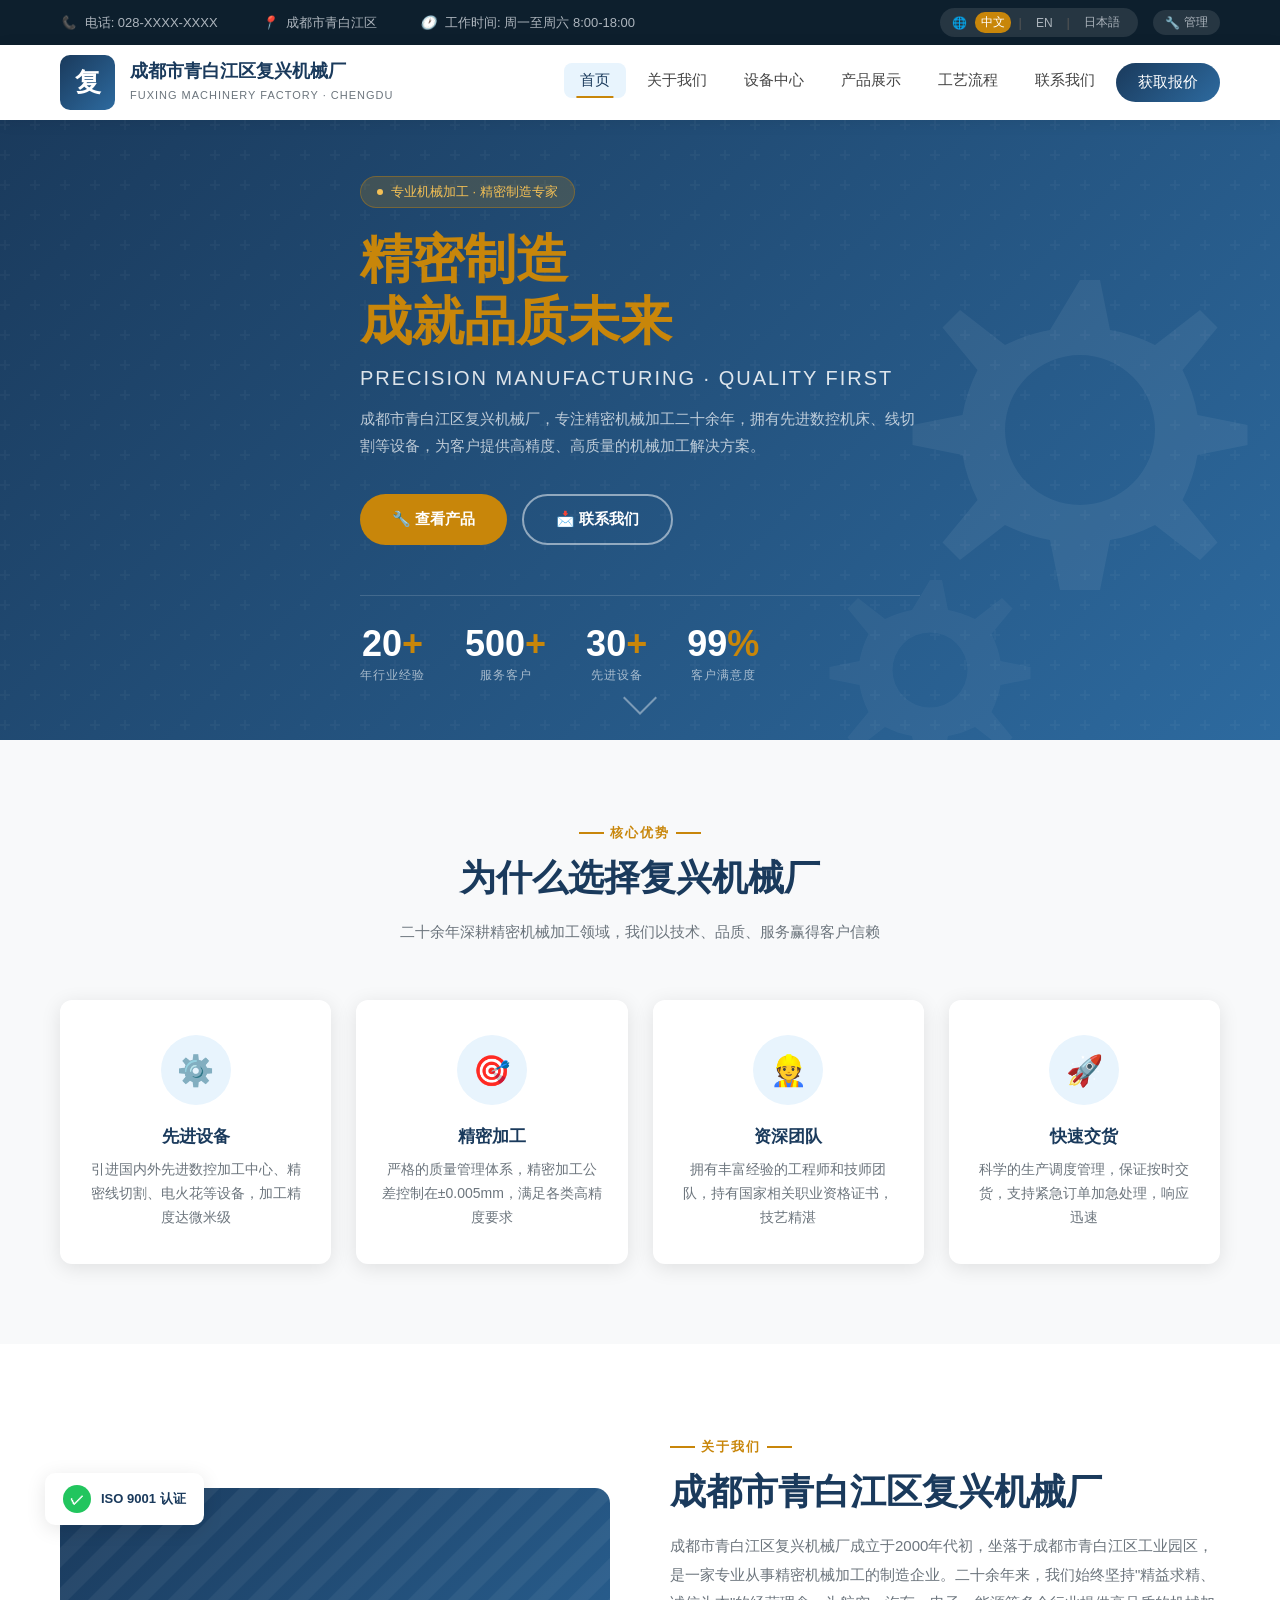
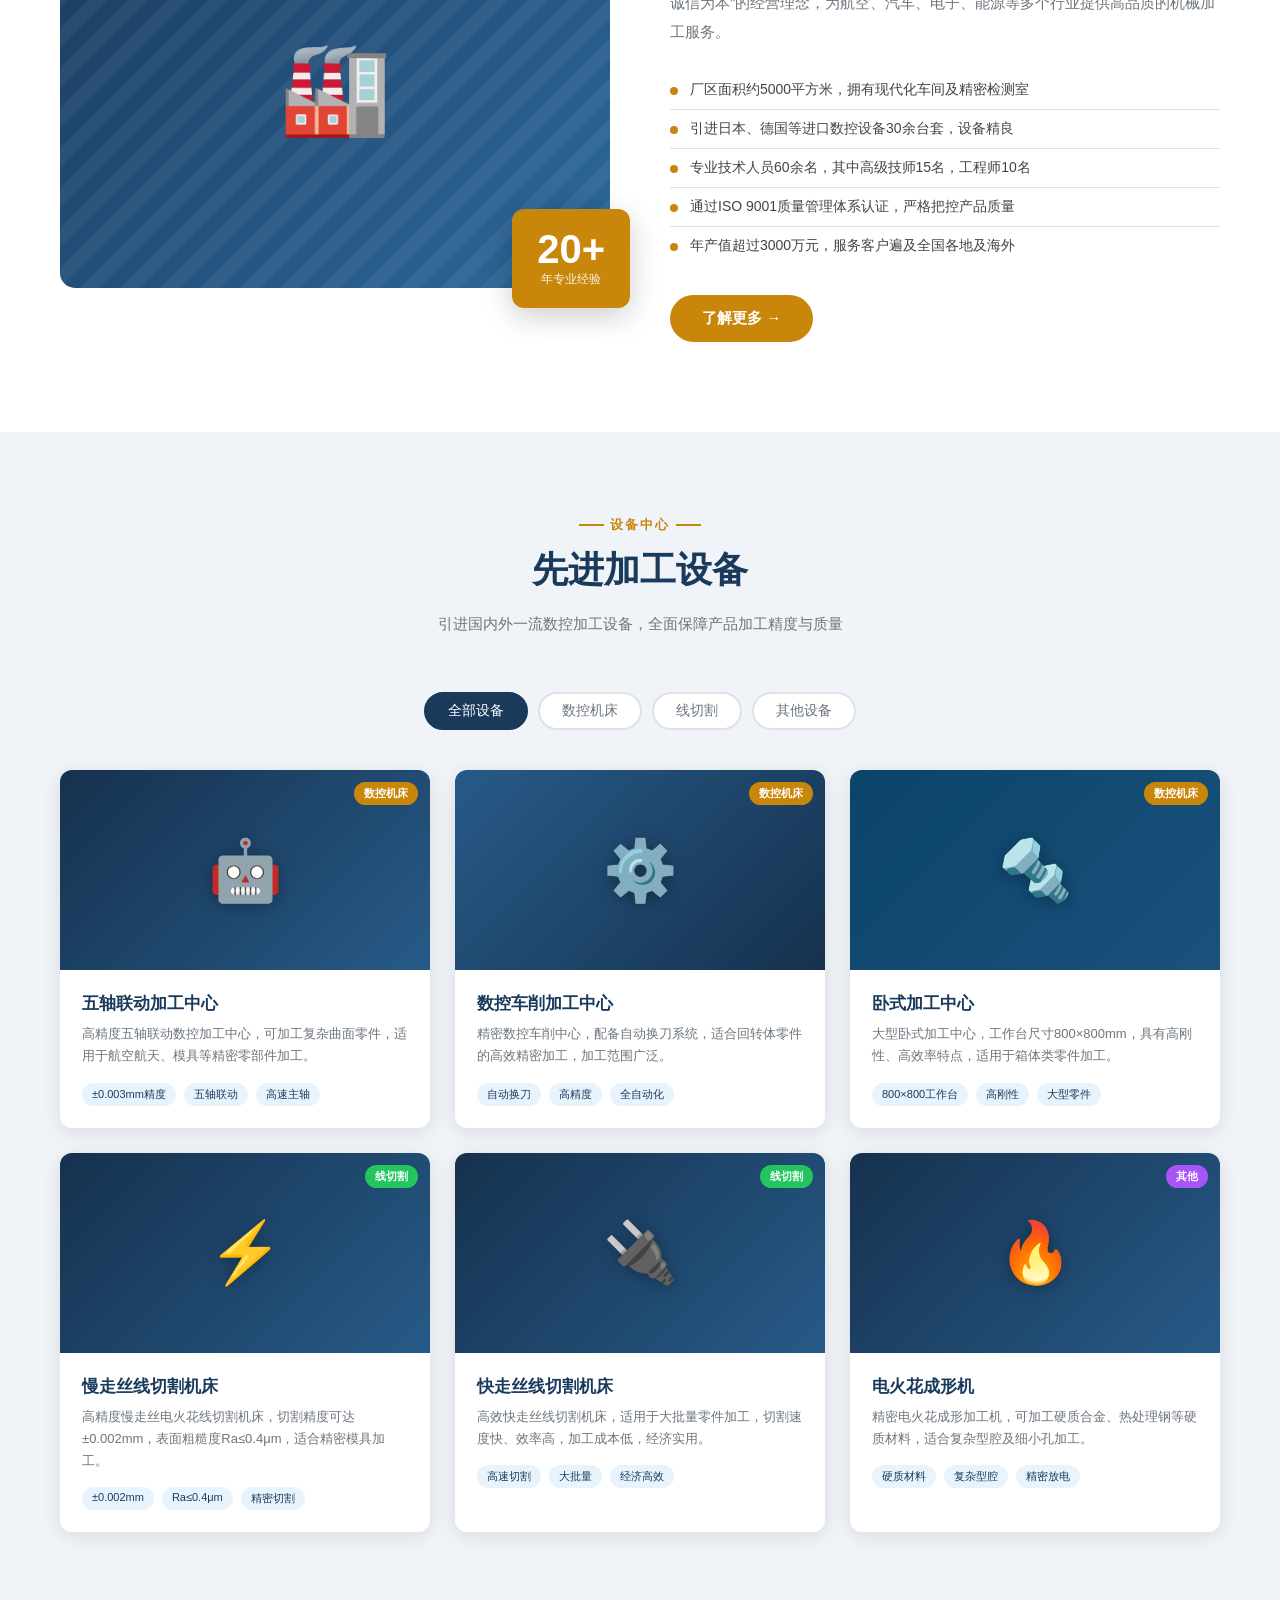
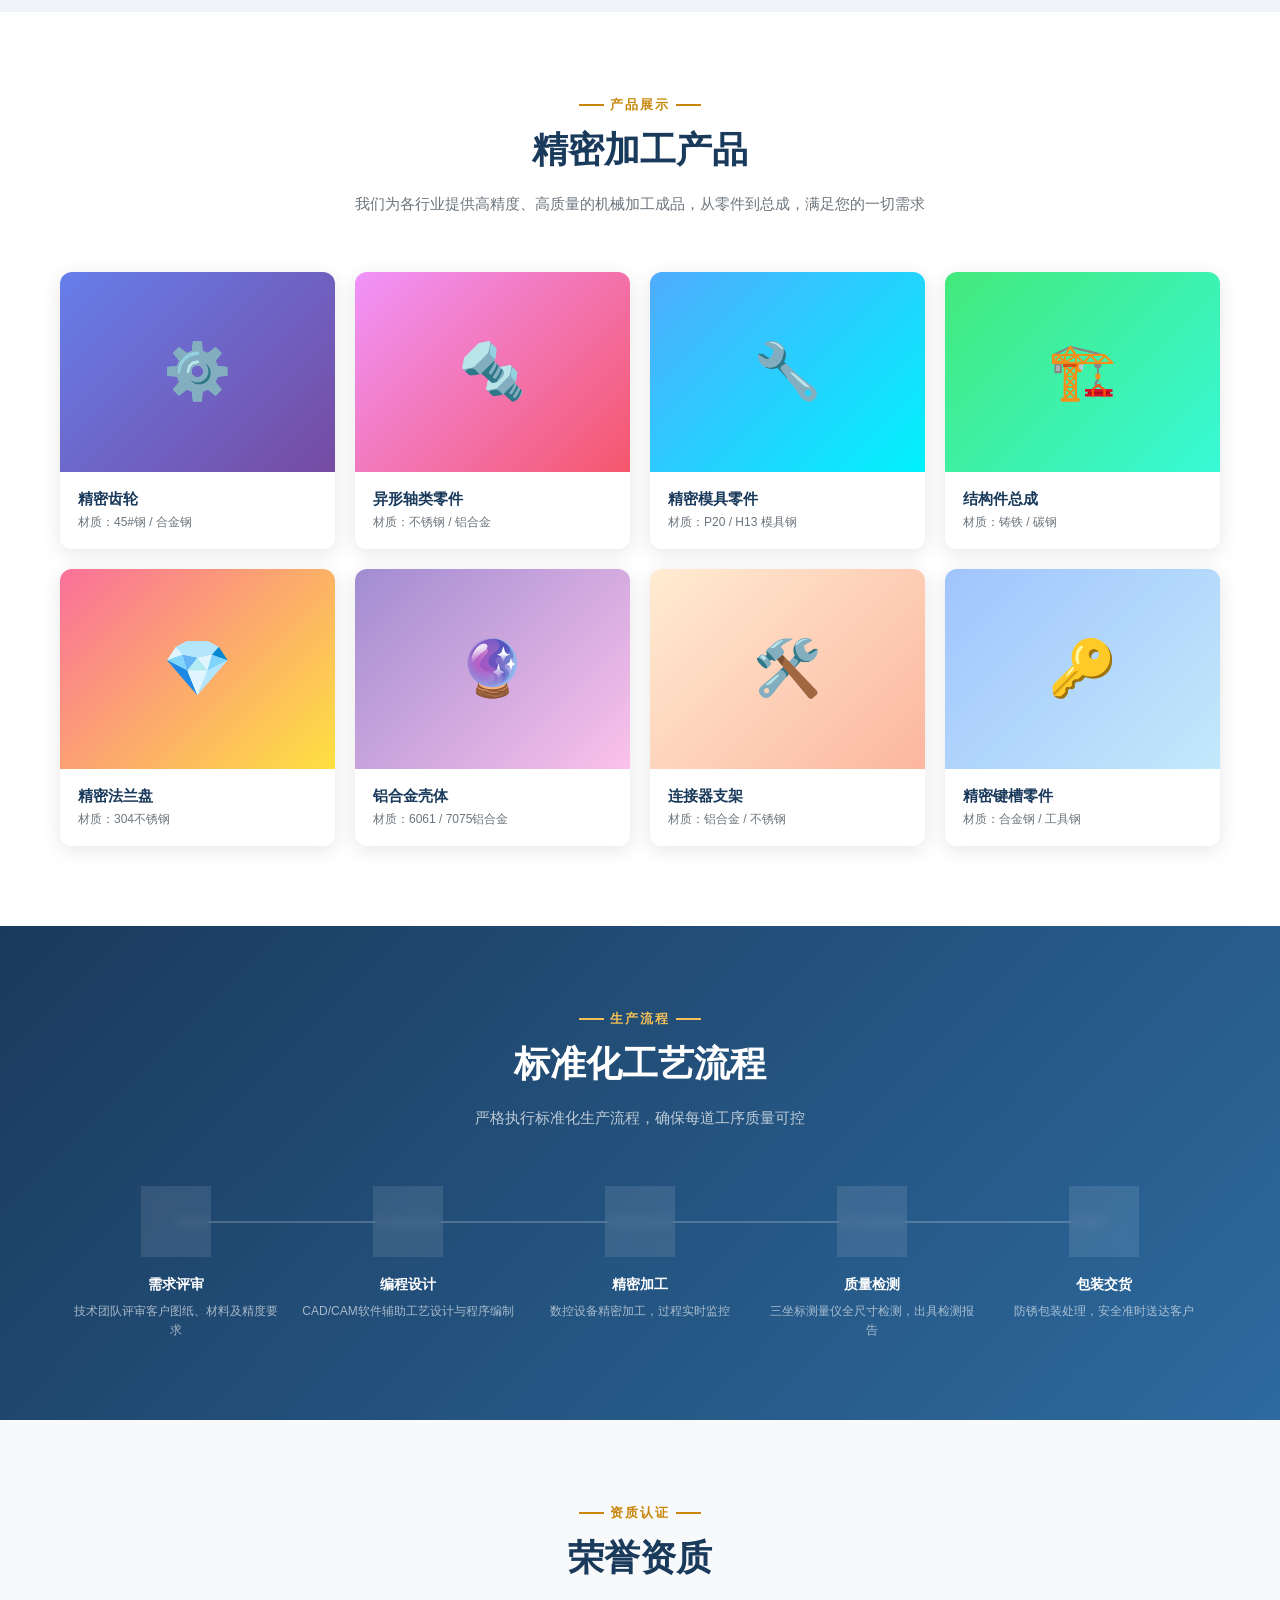
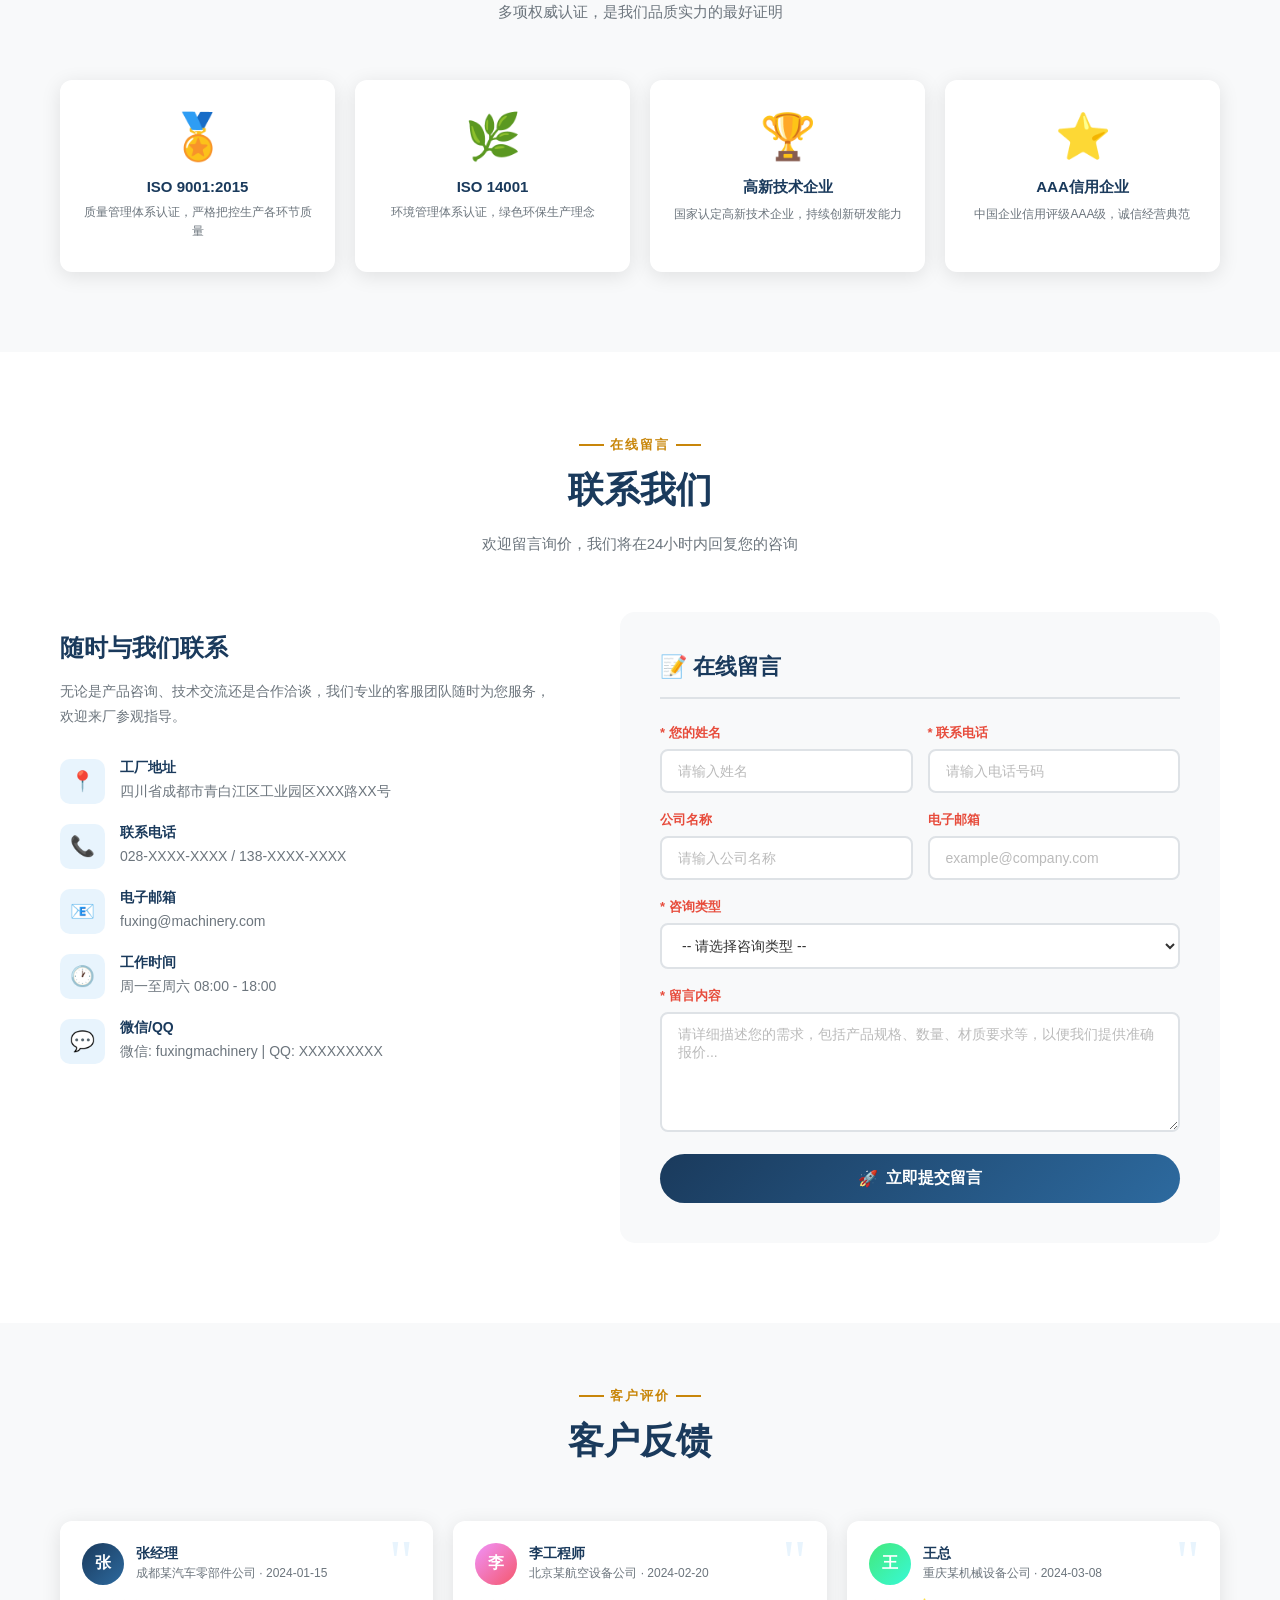
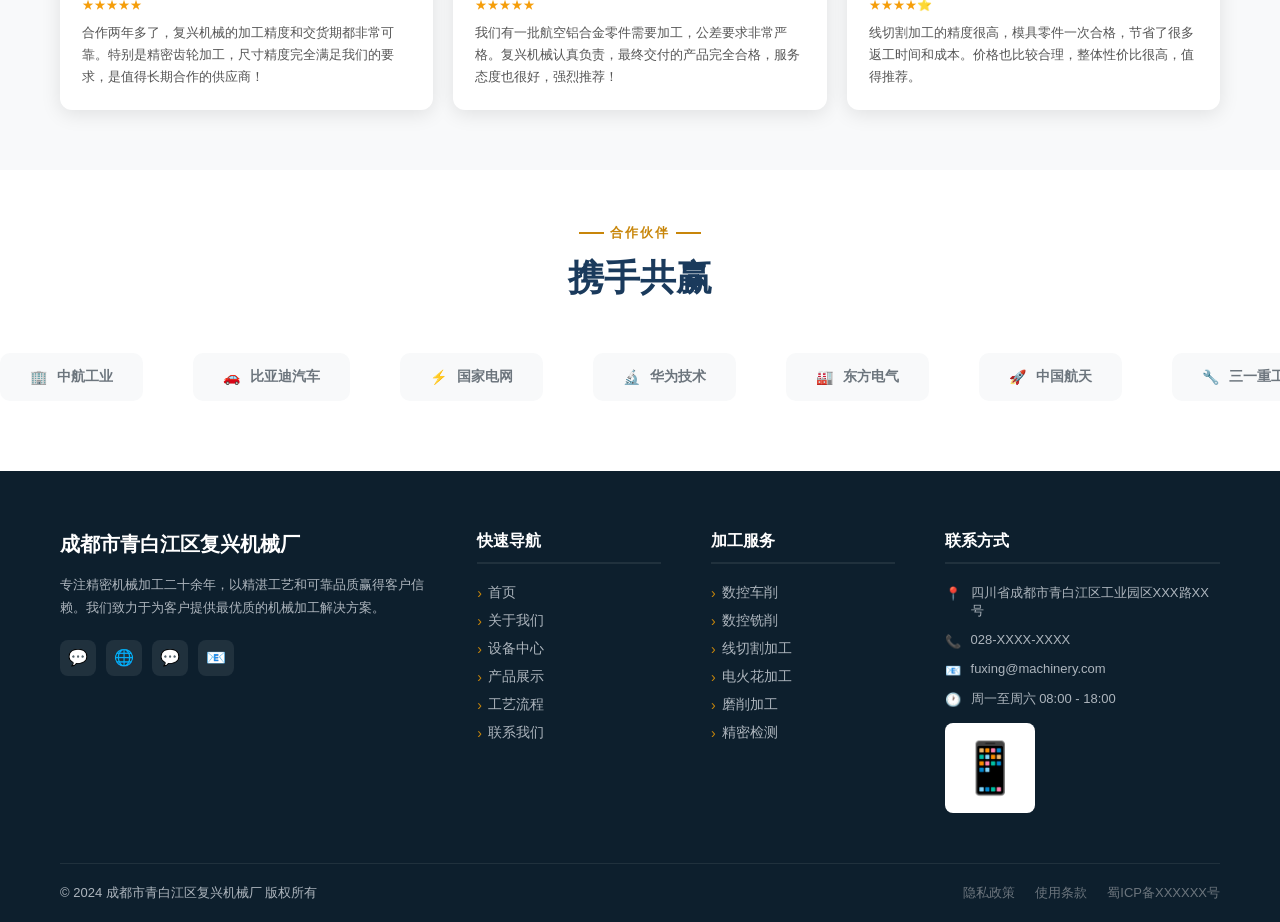
==== commit 2a7fabfb: "feat(admin): 新增设备/产品管理功能并切换云端服务为Supabase - 新增设备管理和产品管理标签页及对应表格和工具栏按钮 - 实现设备/产品编辑模态框，支持图片上传、规格、描述等多语言" ====
--- a/index.html
+++ b/index.html
@@ -89,7 +89,7 @@
                 <span class="lang-divider">|</span>
                 <button class="lang-btn" onclick="switchLang('ja')" id="lang-ja">日本語</button>
             </div>
-            <a href="admin.html" class="admin-entry" title="管理后台">🔧 <span data-lang="admin-entry">管理</span></a>
+            <a href="admin.html" class="admin-entry" title="管理后台" target="_blank" rel="noopener noreferrer">🔧 <span data-lang="admin-entry">管理</span></a>
         </div>
     </div>
 </div>
@@ -113,8 +113,8 @@
             <li><a href="#equipment" data-lang="nav-equipment">设备中心</a></li>
             <li><a href="#products" data-lang="nav-products">产品展示</a></li>
             <li><a href="#process" data-lang="nav-process">工艺流程</a></li>
-            <li><a href="#message" data-lang="nav-message">联系我们</a></li>
-            <li><a href="#message" class="nav-contact-btn" data-lang="nav-quote">获取报价</a></li>
+            <li><a href="#message-web" data-lang="nav-message">联系我们</a></li>
+            <li><a href="#message-web" class="nav-contact-btn" data-lang="nav-quote">获取报价</a></li>
         </ul>
     </div>
 </nav>
@@ -144,7 +144,7 @@
             </p>
             <div class="hero-buttons">
                 <a href="#products" class="btn-primary" data-lang="hero-btn1">🔧 查看产品</a>
-                <a href="#message" class="btn-outline" data-lang="hero-btn2">📩 联系我们</a>
+                <a href="#message-web" class="btn-outline" data-lang="hero-btn2">📩 联系我们</a>
             </div>
             <div class="hero-stats">
                 <div class="stat-item">
@@ -249,7 +249,7 @@
                         <span data-lang="about-li5">年产值超过3000万元，服务客户遍及全国各地及海外</span>
                     </li>
                 </ul>
-                <a href="#message" class="btn-primary" data-lang="about-btn">了解更多 →</a>
+                <a href="#message-web" class="btn-primary" data-lang="about-btn">了解更多 →</a>
             </div>
         </div>
     </div>
@@ -454,7 +454,7 @@
                 </div>
             </div>
             <div class="product-card" onclick="openProductModal('p8')">
-                <div class="product-img product-img-8">
+                <div class="product-img product-img-8" id="fx-img-prod-8">
                     <div class="product-overlay"><span class="product-view-btn" data-lang="view-detail">查看详情</span></div>
                     <span class="product-emoji">🔑</span>
                 </div>
@@ -539,7 +539,7 @@
 </section>
 
 <!-- ===== 留言板 ===== -->
-<section class="section message-board" id="message">
+<section class="section message-board" id="message-web">
     <div class="container">
         <div class="section-header">
             <div class="section-tag" data-lang="msg-tag">在线留言</div>
@@ -747,7 +747,7 @@
                     <li><a href="#equipment" data-lang="nav-equipment">设备中心</a></li>
                     <li><a href="#products" data-lang="nav-products">产品展示</a></li>
                     <li><a href="#process" data-lang="nav-process">工艺流程</a></li>
-                    <li><a href="#message" data-lang="nav-message">联系我们</a></li>
+                    <li><a href="#message-web" data-lang="nav-message">联系我们</a></li>
                 </ul>
             </div>
             <div>
@@ -858,7 +858,7 @@
             <span class="drawer-nav-arrow">›</span>
         </a>
         <div class="drawer-divider"></div>
-        <a class="drawer-nav-item" href="#message" onclick="closeDrawer()">
+        <a class="drawer-nav-item" href="#message-form" onclick="closeDrawer()">
             <span class="drawer-nav-icon">💬</span>
             <span data-lang="nav-message">在线留言</span>
             <span class="drawer-nav-arrow">›</span>
@@ -875,7 +875,7 @@
             <button class="drawer-lang-btn" onclick="switchLang('en')" id="dlang-en">🇬🇧 EN</button>
             <button class="drawer-lang-btn" onclick="switchLang('ja')" id="dlang-ja">🇯🇵 日本語</button>
         </div>
-        <a href="admin.html" class="drawer-admin-entry">🔧 <span data-lang="admin-entry">管理后台</span></a>
+        <a href="admin.html" class="drawer-admin-entry" target="_blank" rel="noopener noreferrer">🔧 <span data-lang="admin-entry">管理后台</span></a>
         <a href="tel:02800000000" class="drawer-call-btn">
             📞 <span data-lang="call-now">立即拨打咨询</span>
         </a>
@@ -937,7 +937,7 @@
             <a href="#products" class="btn btn-secondary" onclick="smoothTo('products')">
                 🔧 <span data-lang="hero-btn1">查看产品</span>
             </a>
-            <a href="#message" class="btn btn-outline" onclick="smoothTo('message')">
+            <a href="#message-form" class="btn btn-outline" onclick="smoothTo('message-form')">
                 📩 <span data-lang="hero-btn2">联系我们</span>
             </a>
         </div>
@@ -983,7 +983,7 @@
                 <div class="quick-entry-icon qei-2">🔧</div>
                 <span class="quick-entry-label" data-lang="qe2">产品展示</span>
             </a>
-            <a class="quick-entry-item" href="#message" onclick="smoothTo('message')">
+            <a class="quick-entry-item" href="#message-form" onclick="smoothTo('message-form')">
                 <div class="quick-entry-icon qei-3">💬</div>
                 <span class="quick-entry-label" data-lang="qe3">在线留言</span>
             </a>
@@ -1504,7 +1504,7 @@
         </div>
 
         <!-- 留言表单 -->
-        <div class="msg-form">
+        <div class="msg-form" id="message-form">
             <div class="msg-form-title">
                 ✍️ <span data-lang="form-title">在线留言</span>
             </div>
@@ -1577,7 +1577,7 @@
             <a href="#equipment" class="footer-link" onclick="smoothTo('equipment')" data-lang="nav-equipment">设备中心</a>
             <a href="#products" class="footer-link" onclick="smoothTo('products')" data-lang="nav-products">产品展示</a>
             <a href="#process" class="footer-link" onclick="smoothTo('process')" data-lang="nav-process">工艺流程</a>
-            <a href="#message" class="footer-link" onclick="smoothTo('message')" data-lang="nav-message">联系我们</a>
+            <a href="#message-form" class="footer-link" onclick="smoothTo('message-form')" data-lang="nav-message">在线留言</a>
         </div>
         <div class="footer-divider"></div>
         <div class="footer-bottom">
@@ -1598,7 +1598,7 @@
         <div class="tab-icon">⚙️</div>
         <div class="tab-label" data-lang="tab2">设备</div>
     </a>
-    <a class="tab-item tab-center" href="#message" onclick="tabClick(this,'message',event)">
+    <a class="tab-item tab-center" href="#message-form" onclick="tabClick(this,'message-form',event)">
         <div class="tab-center-inner">💬</div>
         <div class="tab-label" data-lang="tab3">留言</div>
     </a>
